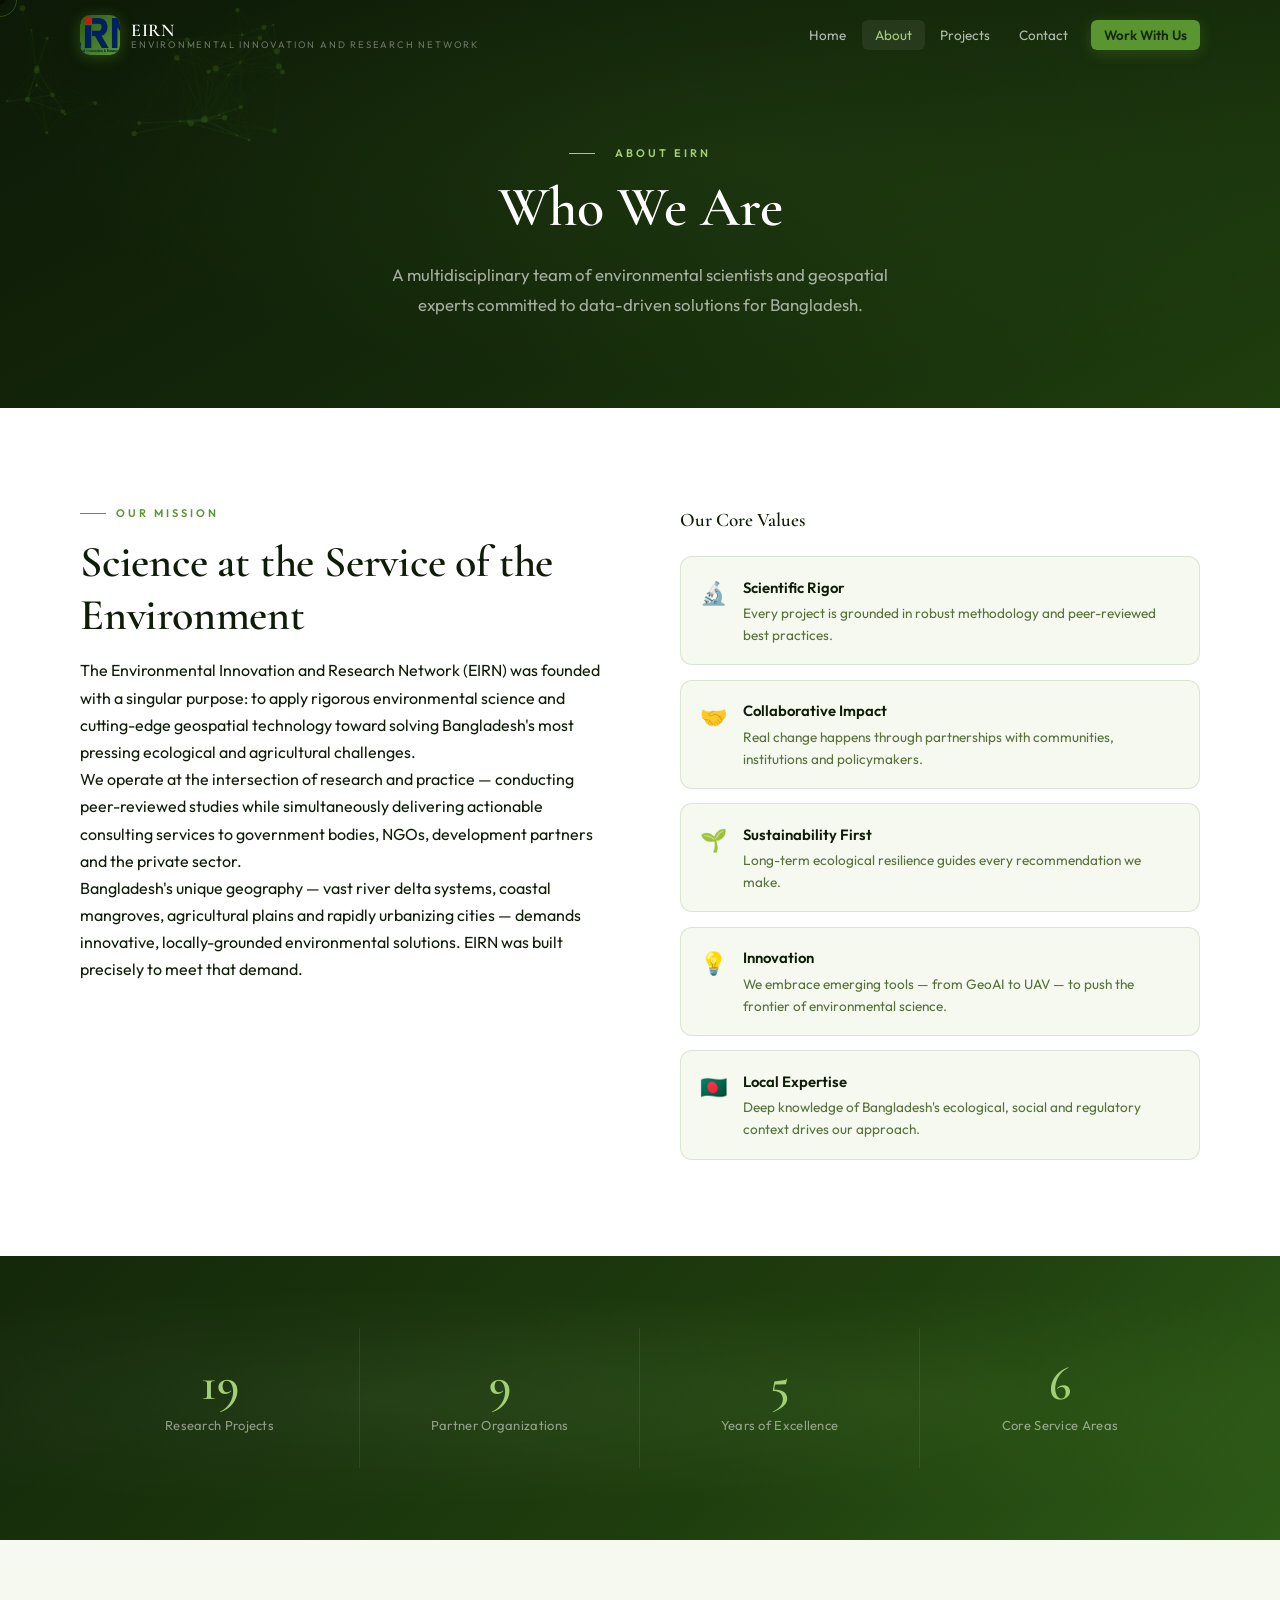
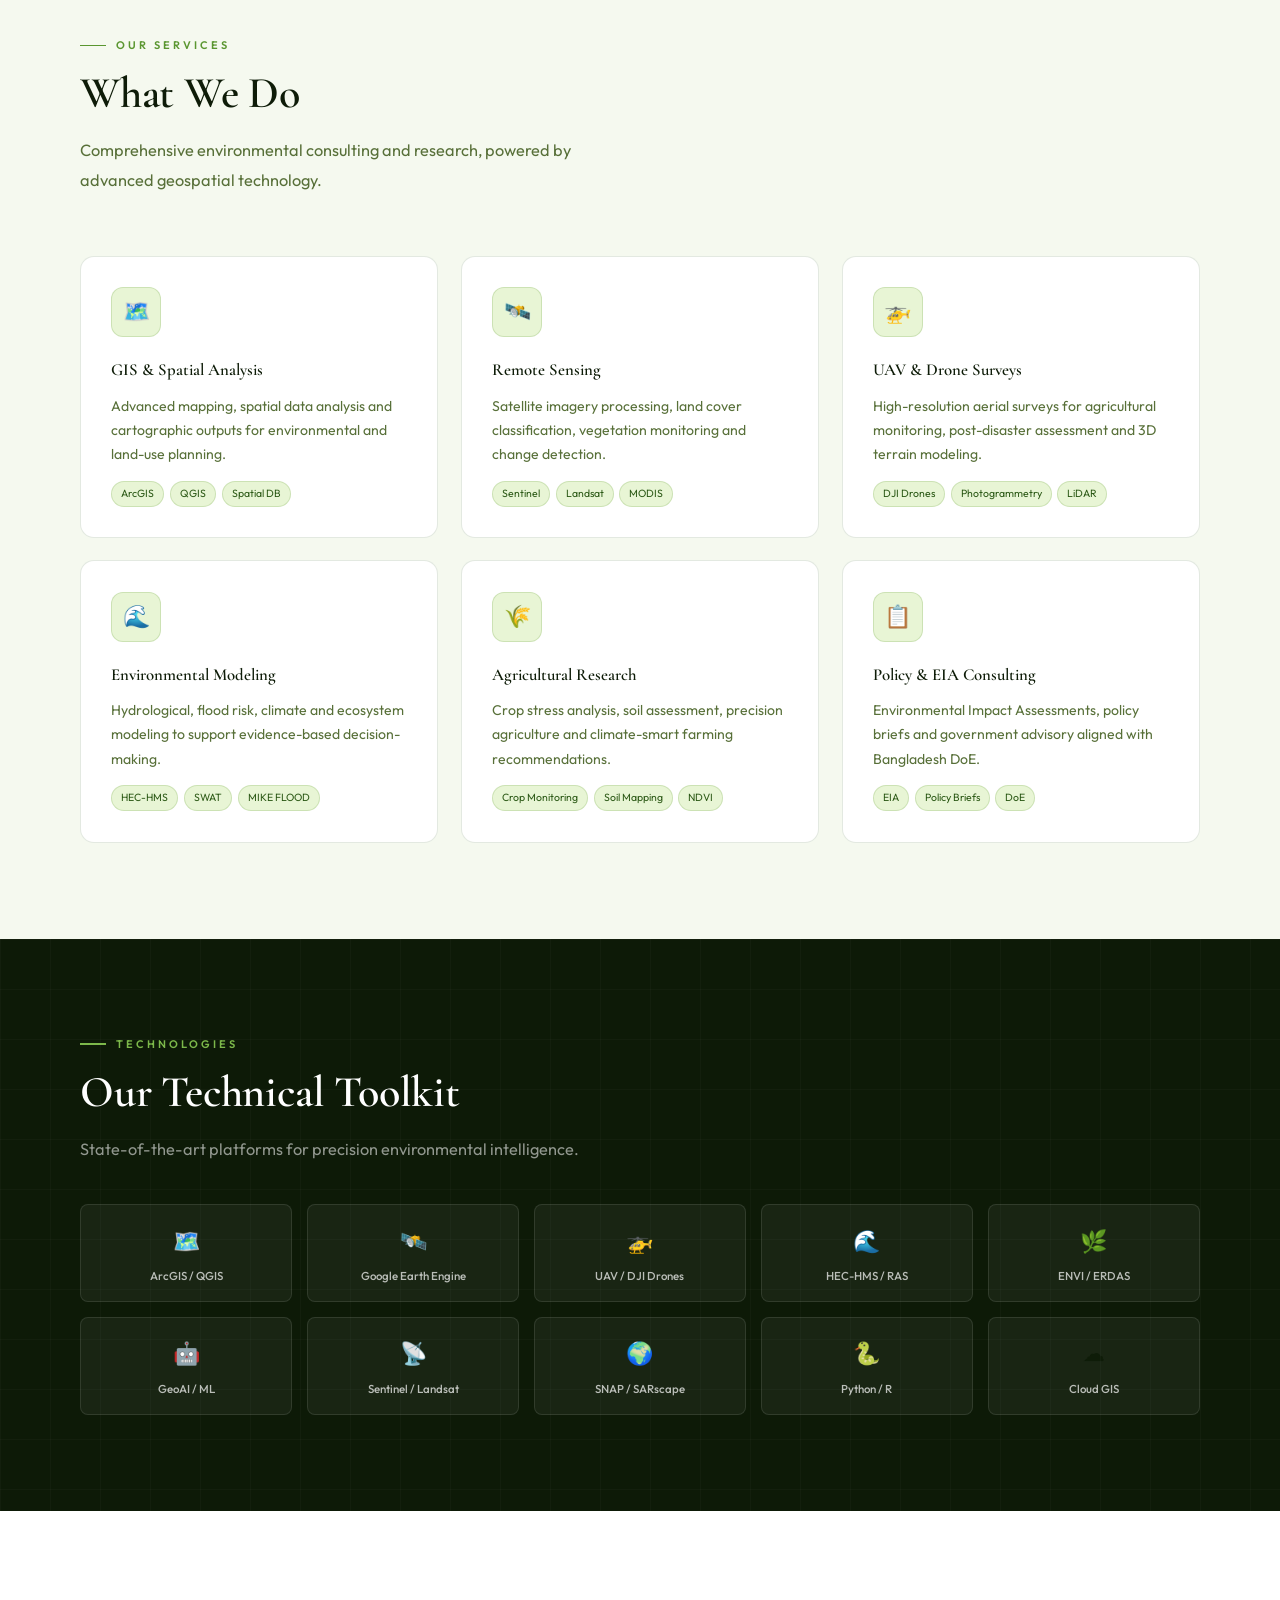
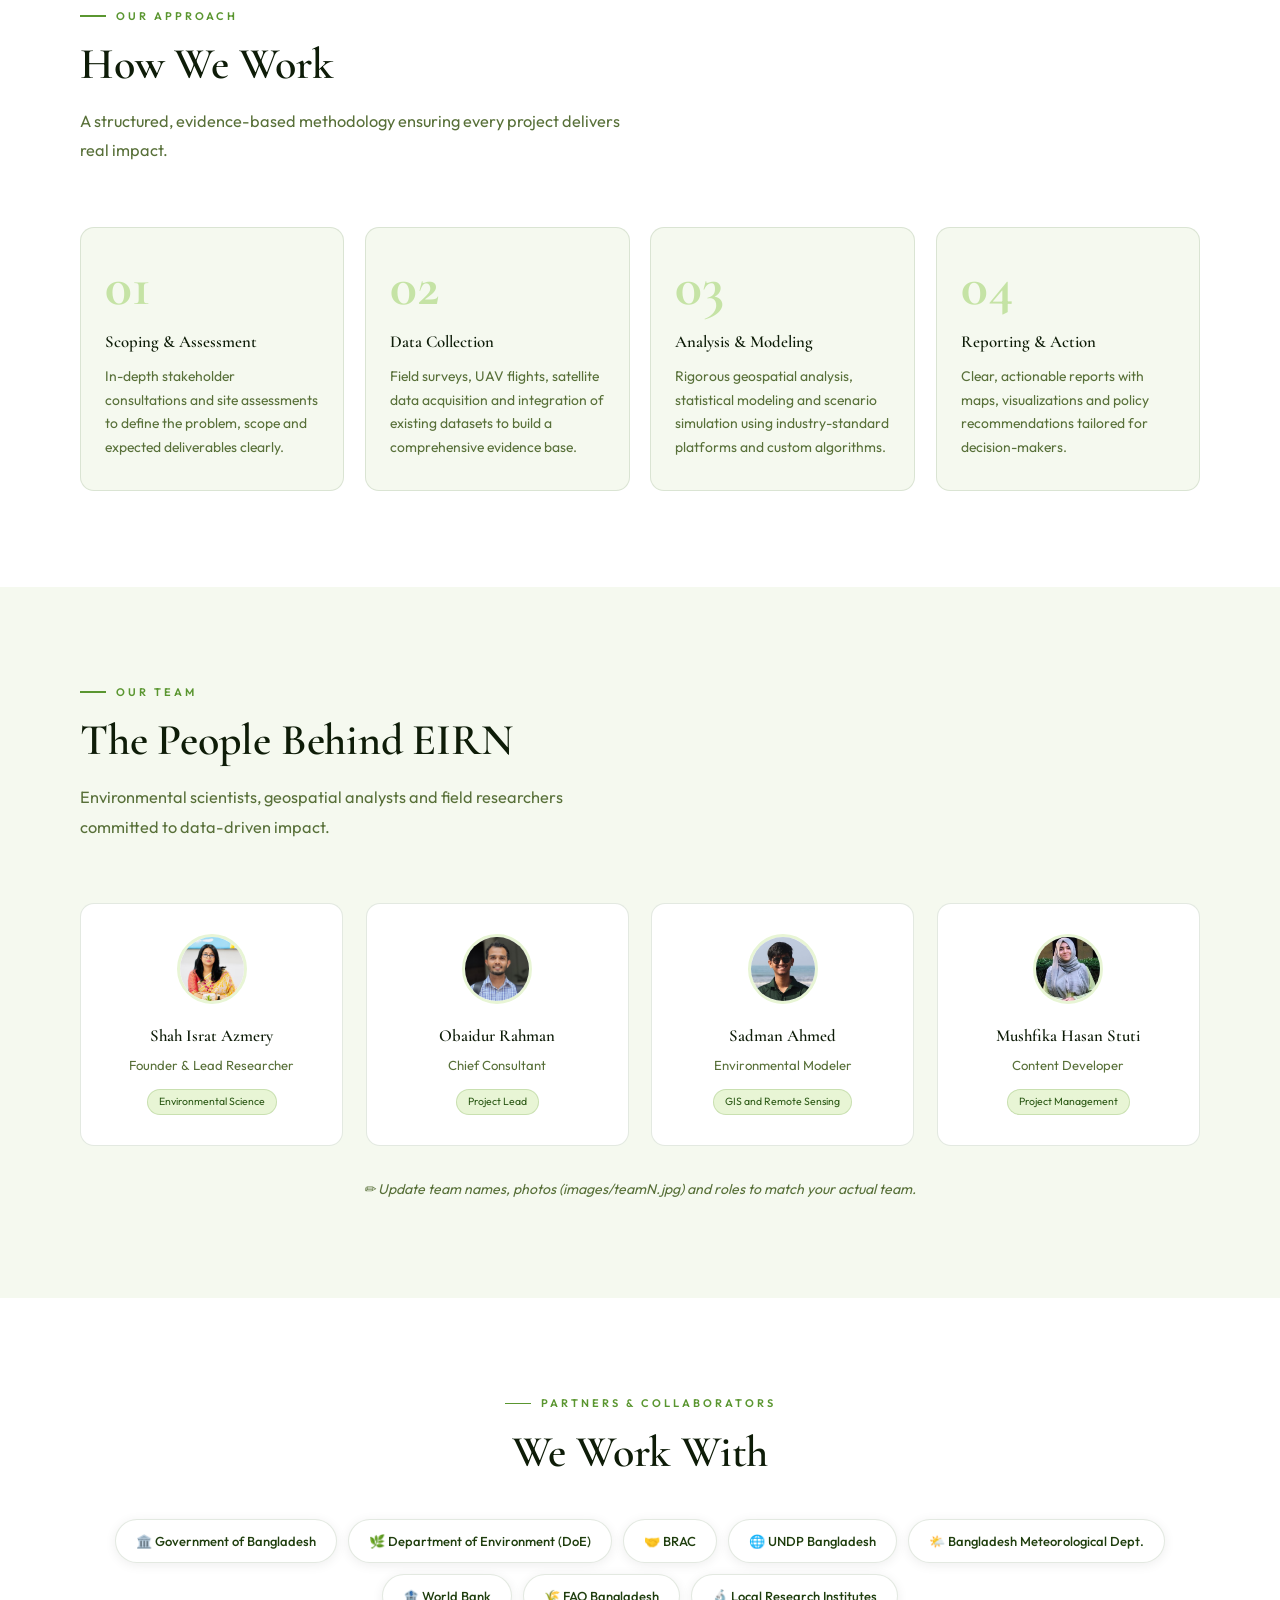
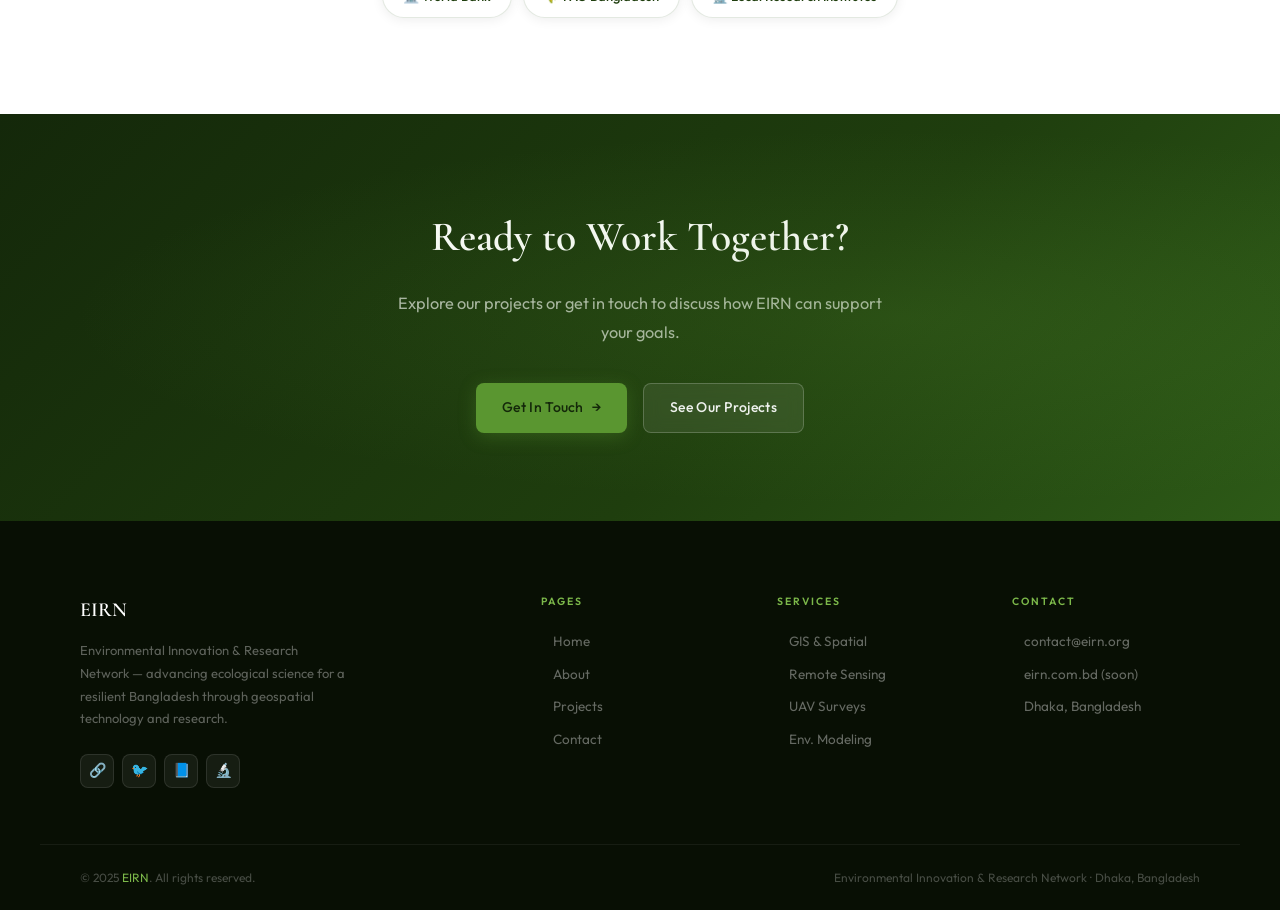
==== about.html @ 30e50c43 "Update about.html" ====
<!DOCTYPE html>
<html lang="en">
<head>
<meta charset="UTF-8"/><meta name="viewport" content="width=device-width,initial-scale=1"/>
<title>About | EIRN — Environmental Innovation & Research Network</title>
<meta name="description" content="Learn about EIRN's mission, team, values and approach to environmental research and consulting in Bangladesh."/>
<link rel="stylesheet" href="style.css"/>
<style>
/* MISSION */
#mission{background:var(--white)}
.ms-grid{display:grid;grid-template-columns:1fr 1fr;gap:5rem;align-items:start}
.ms-text p{color:var(--mid);font-size:.98rem;line-height:1.85;margin-bottom:1.1rem}
.val-list{display:flex;flex-direction:column;gap:.9rem;margin-top:.5rem}
.val-item{display:flex;gap:1rem;align-items:flex-start;background:var(--off);border:1px solid var(--border);border-radius:12px;padding:1.1rem 1.2rem;transition:border-color .25s,transform .25s}
.val-item:hover{border-color:var(--g300);transform:translateX(5px)}
.val-ico{font-size:22px;flex-shrink:0}
.val-t{font-weight:600;font-size:.93rem;color:var(--dark);margin-bottom:.2rem}
.val-d{font-size:.85rem;color:var(--muted);line-height:1.6}

/* STATS */
.stats-band{background:linear-gradient(135deg,var(--g800),var(--g700) 60%,var(--g600));padding:4.5rem 0;position:relative;overflow:hidden}
.stats-band::before{content:'';position:absolute;inset:0;background:radial-gradient(ellipse at 30% 50%,rgba(255,255,255,.04) 0%,transparent 55%),radial-gradient(ellipse at 70% 50%,rgba(90,150,48,.12) 0%,transparent 55%);pointer-events:none}
.stats-inner{display:grid;grid-template-columns:repeat(4,1fr);position:relative;z-index:1}
.sb-item{text-align:center;padding:2rem 1.5rem;border-right:1px solid rgba(255,255,255,.08);transition:background .25s}
.sb-item:hover{background:rgba(255,255,255,.04)}
.sb-item:last-child{border:none}
.sb-n{font-family:var(--ff-d);font-size:3rem;font-weight:600;color:var(--g200);line-height:1;display:block;margin-bottom:.4rem}
.sb-l{font-size:13px;color:rgba(255,255,255,.5);letter-spacing:.3px}

/* SERVICES */
#services{background:var(--off)}
.sv-grid{display:grid;grid-template-columns:repeat(3,1fr);gap:1.4rem}

/* TOOLS */
#tools{background:var(--g850);position:relative;overflow:hidden}
#tools::before{content:'';position:absolute;inset:0;background-image:linear-gradient(rgba(255,255,255,.025) 1px,transparent 1px),linear-gradient(90deg,rgba(255,255,255,.025) 1px,transparent 1px);background-size:50px 50px;pointer-events:none}
#tools .s-title{color:#fff}
#tools .label{color:var(--g300)}
#tools .label::before{background:var(--g300)}
#tools .s-sub{color:rgba(255,255,255,.55)}
.tools-grid{display:grid;grid-template-columns:repeat(5,1fr);gap:.9rem;margin-top:2.5rem}

/* APPROACH */
#approach{background:var(--white)}
.ap-grid{display:grid;grid-template-columns:repeat(4,1fr);gap:1.3rem}
.ap-card{background:var(--off);border:1px solid var(--border);border-radius:var(--r);padding:1.9rem 1.5rem;position:relative;overflow:hidden;transition:transform .3s,box-shadow .3s,border-color .3s}
.ap-card:hover{transform:translateY(-5px);box-shadow:var(--sh-lg);border-color:var(--border2)}
.ap-n{font-family:var(--ff-d);font-size:3.5rem;font-weight:700;color:var(--g100);line-height:1;margin-bottom:.9rem;user-select:none}
.ap-t{font-family:var(--ff-d);font-size:1.05rem;font-weight:600;color:var(--dark);margin-bottom:.5rem}
.ap-d{font-size:.87rem;color:var(--muted);line-height:1.7}
.ap-line{position:absolute;bottom:0;left:0;right:0;height:3px;background:linear-gradient(90deg,var(--g500),var(--g300));transform:scaleX(0);transform-origin:left;transition:transform .4s var(--ease)}
.ap-card:hover .ap-line{transform:scaleX(1)}

/* TEAM */
#team{background:var(--off)}
.team-grid{display:grid;grid-template-columns:repeat(4,1fr);gap:1.4rem}
.tm-card{background:var(--white);border:1px solid var(--border);border-radius:var(--r);padding:1.9rem 1.5rem;text-align:center;transition:transform .3s,box-shadow .3s}
.tm-card:hover{transform:translateY(-5px);box-shadow:var(--sh-lg)}
.tm-av{width:70px;height:70px;border-radius:50%;background:var(--g700);margin:0 auto 1.1rem;display:flex;align-items:center;justify-content:center;font-family:var(--ff-d);font-size:24px;font-weight:700;color:var(--g100);overflow:hidden;transition:transform .3s;border:3px solid var(--g50)}
.tm-card:hover .tm-av{transform:scale(1.06) rotate(-3deg)}
.tm-av img{width:100%;height:100%;object-fit:cover}
.tm-n{font-family:var(--ff-d);font-size:1.05rem;font-weight:600;color:var(--dark);margin-bottom:.25rem}
.tm-r{font-size:.82rem;color:var(--muted);margin-bottom:.6rem}
.tm-tag{display:inline-block;font-size:10.5px;background:var(--g50);color:var(--g600);padding:3px 11px;border-radius:100px;border:1px solid rgba(90,150,48,.22)}

/* PARTNERS */
#partners{background:var(--white);text-align:center}
.pills-row{display:flex;flex-wrap:wrap;gap:.7rem;justify-content:center;margin-top:2.5rem}

@media(max-width:960px){
  .ms-grid{grid-template-columns:1fr;gap:2.5rem}
  .sv-grid{grid-template-columns:1fr 1fr}
  .tools-grid{grid-template-columns:repeat(3,1fr)}
  .ap-grid{grid-template-columns:1fr 1fr}
  .team-grid{grid-template-columns:repeat(2,1fr)}
  .stats-inner{grid-template-columns:repeat(2,1fr)}
}
@media(max-width:600px){
  .sv-grid{grid-template-columns:1fr}
  .tools-grid{grid-template-columns:repeat(2,1fr)}
  .ap-grid{grid-template-columns:1fr}
  .team-grid{grid-template-columns:1fr 1fr}
}
</style>
</head>
<body>
<div id="cur"></div><div id="cur-r"></div>

<nav>
  <div class="nav-in">
    <a class="nav-brand" href="index.html">
      <div class="nav-logo"><img src="images/logo.png" alt="EIRN" onerror="this.style.display='none';this.parentElement.innerHTML='<span class=nav-logo-fb>EI</span>'"/></div>
      <div class="nav-nm"><span class="nav-nm-m">EIRN</span><span class="nav-nm-s">Environmental Innovation and Research Network</span></div>
    </a>
    <button class="nav-tog" aria-label="Menu" aria-expanded="false"><span></span><span></span><span></span></button>
    <ul class="nav-links">
      <li><a href="index.html">Home</a></li>
      <li><a href="about.html">About</a></li>
      <li><a href="projects.html">Projects</a></li>
      <li><a href="contact.html">Contact</a></li>
      <li><a href="contact.html" class="ncta">Work With Us</a></li>
    </ul>
  </div>
</nav>

<!-- PAGE HERO -->
<div class="ph">
  <canvas class="ph-canvas" id="ph-canvas"></canvas>
  <div class="ph-ov"></div>
  <div class="container ph-in">
    <div class="label" style="justify-content:center;color:var(--g200)"><span></span>About EIRN</div>
    <h1 style="animation:fadeHero .7s ease both .2s;opacity:0">Who We Are</h1>
    <p style="animation:fadeHero .7s ease both .38s;opacity:0">A multidisciplinary team of environmental scientists and geospatial experts committed to data-driven solutions for Bangladesh.</p>
  </div>
</div>
<style>@keyframes fadeHero{from{opacity:0;transform:translateY(14px)}to{opacity:1;transform:none}}</style>

<!-- MISSION -->
<section id="mission">
  <div class="container">
    <div class="ms-grid">
      <div class="rv-l">
        <div class="label">Our Mission</div>
        <h2 class="s-title">Science at the Service of the Environment</h2>
        <p>The Environmental Innovation and Research Network (EIRN) was founded with a singular purpose: to apply rigorous environmental science and cutting-edge geospatial technology toward solving Bangladesh's most pressing ecological and agricultural challenges.</p>
        <p>We operate at the intersection of research and practice — conducting peer-reviewed studies while simultaneously delivering actionable consulting services to government bodies, NGOs, development partners and the private sector.</p>
        <p>Bangladesh's unique geography — vast river delta systems, coastal mangroves, agricultural plains and rapidly urbanizing cities — demands innovative, locally-grounded environmental solutions. EIRN was built precisely to meet that demand.</p>
      </div>
      <div class="rv-r">
        <h3 style="font-family:var(--ff-d);font-size:1.2rem;color:var(--dark);margin-bottom:1.2rem;font-weight:600">Our Core Values</h3>
        <div class="val-list">
          <div class="val-item"><div class="val-ico">🔬</div><div><div class="val-t">Scientific Rigor</div><div class="val-d">Every project is grounded in robust methodology and peer-reviewed best practices.</div></div></div>
          <div class="val-item"><div class="val-ico">🤝</div><div><div class="val-t">Collaborative Impact</div><div class="val-d">Real change happens through partnerships with communities, institutions and policymakers.</div></div></div>
          <div class="val-item"><div class="val-ico">🌱</div><div><div class="val-t">Sustainability First</div><div class="val-d">Long-term ecological resilience guides every recommendation we make.</div></div></div>
          <div class="val-item"><div class="val-ico">💡</div><div><div class="val-t">Innovation</div><div class="val-d">We embrace emerging tools — from GeoAI to UAV — to push the frontier of environmental science.</div></div></div>
          <div class="val-item"><div class="val-ico">🇧🇩</div><div><div class="val-t">Local Expertise</div><div class="val-d">Deep knowledge of Bangladesh's ecological, social and regulatory context drives our approach.</div></div></div>
        </div>
      </div>
    </div>
  </div>
</section>

<!-- STATS BAND -->
<div class="stats-band">
  <div class="container stats-inner stag">
    <div class="sb-item"><span class="sb-n"><span class="counter" data-target="20" data-suffix="+">20+</span></span><div class="sb-l">Research Projects</div></div>
    <div class="sb-item"><span class="sb-n"><span class="counter" data-target="10" data-suffix="+">10+</span></span><div class="sb-l">Partner Organizations</div></div>
    <div class="sb-item"><span class="sb-n"><span class="counter" data-target="5" data-suffix="+">5+</span></span><div class="sb-l">Years of Excellence</div></div>
    <div class="sb-item"><span class="sb-n"><span class="counter" data-target="6">6</span></span><div class="sb-l">Core Service Areas</div></div>
  </div>
</div>

<!-- SERVICES -->
<section id="services">
  <div class="container">
    <div class="s-head rv"><div class="label">Our Services</div><h2 class="s-title">What We Do</h2><p class="s-sub">Comprehensive environmental consulting and research, powered by advanced geospatial technology.</p></div>
    <div class="sv-grid stag">
      <div class="sv-card tilt"><div class="sv-ico">🗺️</div><div class="sv-title">GIS & Spatial Analysis</div><p class="sv-desc">Advanced mapping, spatial data analysis and cartographic outputs for environmental and land-use planning.</p><div class="sv-tags"><span class="sv-tag">ArcGIS</span><span class="sv-tag">QGIS</span><span class="sv-tag">Spatial DB</span></div></div>
      <div class="sv-card tilt"><div class="sv-ico">🛰️</div><div class="sv-title">Remote Sensing</div><p class="sv-desc">Satellite imagery processing, land cover classification, vegetation monitoring and change detection.</p><div class="sv-tags"><span class="sv-tag">Sentinel</span><span class="sv-tag">Landsat</span><span class="sv-tag">MODIS</span></div></div>
      <div class="sv-card tilt"><div class="sv-ico">🚁</div><div class="sv-title">UAV & Drone Surveys</div><p class="sv-desc">High-resolution aerial surveys for agricultural monitoring, post-disaster assessment and 3D terrain modeling.</p><div class="sv-tags"><span class="sv-tag">DJI Drones</span><span class="sv-tag">Photogrammetry</span><span class="sv-tag">LiDAR</span></div></div>
      <div class="sv-card tilt"><div class="sv-ico">🌊</div><div class="sv-title">Environmental Modeling</div><p class="sv-desc">Hydrological, flood risk, climate and ecosystem modeling to support evidence-based decision-making.</p><div class="sv-tags"><span class="sv-tag">HEC-HMS</span><span class="sv-tag">SWAT</span><span class="sv-tag">MIKE FLOOD</span></div></div>
      <div class="sv-card tilt"><div class="sv-ico">🌾</div><div class="sv-title">Agricultural Research</div><p class="sv-desc">Crop stress analysis, soil assessment, precision agriculture and climate-smart farming recommendations.</p><div class="sv-tags"><span class="sv-tag">Crop Monitoring</span><span class="sv-tag">Soil Mapping</span><span class="sv-tag">NDVI</span></div></div>
      <div class="sv-card tilt"><div class="sv-ico">📋</div><div class="sv-title">Policy & EIA Consulting</div><p class="sv-desc">Environmental Impact Assessments, policy briefs and government advisory aligned with Bangladesh DoE.</p><div class="sv-tags"><span class="sv-tag">EIA</span><span class="sv-tag">Policy Briefs</span><span class="sv-tag">DoE</span></div></div>
    </div>
  </div>
</section>

<!-- TOOLS -->
<section id="tools">
  <div class="container">
    <div class="rv"><div class="label">Technologies</div><h2 class="s-title">Our Technical Toolkit</h2><p class="s-sub">State-of-the-art platforms for precision environmental intelligence.</p></div>
    <div class="tools-grid stag">
      <div class="tc"><div class="tc-ico">🗺️</div><div class="tc-n">ArcGIS / QGIS</div></div>
      <div class="tc"><div class="tc-ico">🛰️</div><div class="tc-n">Google Earth Engine</div></div>
      <div class="tc"><div class="tc-ico">🚁</div><div class="tc-n">UAV / DJI Drones</div></div>
      <div class="tc"><div class="tc-ico">🌊</div><div class="tc-n">HEC-HMS / RAS</div></div>
      <div class="tc"><div class="tc-ico">🌿</div><div class="tc-n">ENVI / ERDAS</div></div>
      <div class="tc"><div class="tc-ico">🤖</div><div class="tc-n">GeoAI / ML</div></div>
      <div class="tc"><div class="tc-ico">📡</div><div class="tc-n">Sentinel / Landsat</div></div>
      <div class="tc"><div class="tc-ico">🌍</div><div class="tc-n">SNAP / SARscape</div></div>
      <div class="tc"><div class="tc-ico">🐍</div><div class="tc-n">Python / R</div></div>
      <div class="tc"><div class="tc-ico">☁️</div><div class="tc-n">Cloud GIS</div></div>
    </div>
  </div>
</section>

<!-- APPROACH -->
<section id="approach">
  <div class="container">
    <div class="s-head rv"><div class="label">Our Approach</div><h2 class="s-title">How We Work</h2><p class="s-sub">A structured, evidence-based methodology ensuring every project delivers real impact.</p></div>
    <div class="ap-grid stag">
      <div class="ap-card"><div class="ap-n">01</div><div class="ap-t">Scoping & Assessment</div><p class="ap-d">In-depth stakeholder consultations and site assessments to define the problem, scope and expected deliverables clearly.</p><div class="ap-line"></div></div>
      <div class="ap-card"><div class="ap-n">02</div><div class="ap-t">Data Collection</div><p class="ap-d">Field surveys, UAV flights, satellite data acquisition and integration of existing datasets to build a comprehensive evidence base.</p><div class="ap-line"></div></div>
      <div class="ap-card"><div class="ap-n">03</div><div class="ap-t">Analysis & Modeling</div><p class="ap-d">Rigorous geospatial analysis, statistical modeling and scenario simulation using industry-standard platforms and custom algorithms.</p><div class="ap-line"></div></div>
      <div class="ap-card"><div class="ap-n">04</div><div class="ap-t">Reporting & Action</div><p class="ap-d">Clear, actionable reports with maps, visualizations and policy recommendations tailored for decision-makers.</p><div class="ap-line"></div></div>
    </div>
  </div>
</section>

<!-- TEAM -->
<section id="team">
  <div class="container">
    <div class="s-head rv"><div class="label">Our Team</div><h2 class="s-title">The People Behind EIRN</h2><p class="s-sub">Environmental scientists, geospatial analysts and field researchers committed to data-driven impact.</p></div>
    <div class="team-grid stag">
      <div class="tm-card"><div class="tm-av"><img src="images/team1.jpg" alt="" onerror="this.parentElement.textContent='OI'"/></div><div class="tm-n">Shah Israt Azmery</div><div class="tm-r">Founder & Lead Researcher</div><div class="tm-tag">Environmental Science</div></div>
      <div class="tm-card"><div class="tm-av" style="background:var(--g600)"><img src="images/team2.jpg" alt="" onerror="this.parentElement.textContent='SR'"/></div><div class="tm-n">Obaidur Rahman</div><div class="tm-r">Chief Consultant</div><div class="tm-tag">Project Lead</div></div>
      <div class="tm-card"><div class="tm-av" style="background:var(--g500)"><img src="images/team3.jpg" alt="" onerror="this.parentElement.textContent='TH'"/></div><div class="tm-n">Sadman Ahmed</div><div class="tm-r">Environmental Modeler</div><div class="tm-tag">GIS and Remote Sensing</div></div>
      <div class="tm-card"><div class="tm-av" style="background:var(--g700)"><img src="images/team4.jpg" alt="" onerror="this.parentElement.textContent='NK'"/></div><div class="tm-n">Mushfika Hasan Stuti</div><div class="tm-r">Content Developer</div><div class="tm-tag">Project Management</div></div>
    </div>
    <p style="text-align:center;margin-top:2rem;font-size:.88rem;color:var(--muted);font-style:italic">✏️ Update team names, photos (images/teamN.jpg) and roles to match your actual team.</p>
  </div>
</section>

<!-- PARTNERS -->
<section id="partners">
  <div class="container">
    <div class="rv"><div class="label" style="justify-content:center">Partners & Collaborators</div><h2 class="s-title" style="text-align:center">We Work With</h2></div>
    <div class="pills-row rv">
      <div class="pill">🏛️ Government of Bangladesh</div>
      <div class="pill">🌿 Department of Environment (DoE)</div>
      <div class="pill">🤝 BRAC</div>
      <div class="pill">🌐 UNDP Bangladesh</div>
      <div class="pill">🌤️ Bangladesh Meteorological Dept.</div>
      <div class="pill">🏦 World Bank</div>
      <div class="pill">🌾 FAO Bangladesh</div>
      <div class="pill">🔬 Local Research Institutes</div>
    </div>
  </div>
</section>

<div class="cta-band"><div class="container rv"><h2>Ready to Work Together?</h2><p>Explore our projects or get in touch to discuss how EIRN can support your goals.</p><div class="cta-acts"><a href="contact.html" class="btn btn-p">Get In Touch <span class="arr">→</span></a><a href="projects.html" class="btn btn-gh">See Our Projects</a></div></div></div>

<footer>
  <div class="ft-grid">
    <div><div class="ft-nm">EIRN</div><p class="ft-desc">Environmental Innovation & Research Network — advancing ecological science for a resilient Bangladesh through geospatial technology and research.</p><div class="ft-soc"><a href="#" title="LinkedIn">🔗</a><a href="#" title="Twitter">🐦</a><a href="#" title="Facebook">📘</a><a href="#" title="ResearchGate">🔬</a></div></div>
    <div class="ft-col"><h4>Pages</h4><ul><li><a href="index.html">Home</a></li><li><a href="about.html">About</a></li><li><a href="projects.html">Projects</a></li><li><a href="contact.html">Contact</a></li></ul></div>
    <div class="ft-col"><h4>Services</h4><ul><li><a href="#services">GIS & Spatial</a></li><li><a href="#services">Remote Sensing</a></li><li><a href="#services">UAV Surveys</a></li><li><a href="#services">Env. Modeling</a></li></ul></div>
    <div class="ft-col"><h4>Contact</h4><ul><li><a href="mailto:contact@eirn.org">contact@eirn.org</a></li><li><a href="#">eirn.com.bd (soon)</a></li><li><a href="#">Dhaka, Bangladesh</a></li></ul></div>
  </div>
  <div class="ft-bot"><span>© 2025 <em>EIRN</em>. All rights reserved.</span><span>Environmental Innovation & Research Network · Dhaka, Bangladesh</span></div>
</footer>

<script src="script.js"></script>
<script>initParticles(document.getElementById('ph-canvas'),{count:45,speed:.3,color:'rgba(100,170,55,.5)',lineColor:'rgba(90,150,48,.15)',maxDist:120});</script>
</body>
</html>
---- style.css ----
/* ============================================================
   EIRN v2.0 — Global Stylesheet
   ============================================================ */
@import url('https://fonts.googleapis.com/css2?family=Cormorant+Garamond:ital,wght@0,500;0,600;0,700;1,500;1,600&family=Outfit:wght@300;400;500;600&display=swap');

*,*::before,*::after{box-sizing:border-box;margin:0;padding:0}

:root{
  --g900:#080f04; --g850:#0d1a07; --g800:#14280a;
  --g700:#1f3e0e; --g600:#2d5a17; --g500:#3d7020;
  --g400:#5a9630; --g300:#7cb84a; --g200:#a3cf76;
  --g100:#c5e3a5; --g50:#e8f5d5; --g20:#f4faea;
  --gold:#c4a035; --gold-l:#dfc26a;
  --white:#fff; --off:#f5f9ef;
  --dark:#0e1c08; --mid:#2a4414; --muted:#587039;
  --border:rgba(45,90,23,.13); --border2:rgba(45,90,23,.26);
  --sh-sm:0 2px 12px rgba(8,20,3,.07);
  --sh-md:0 8px 30px rgba(8,20,3,.12);
  --sh-lg:0 20px 60px rgba(8,20,3,.18);
  --ff-d:'Cormorant Garamond',Georgia,serif;
  --ff-b:'Outfit',system-ui,sans-serif;
  --nav-h:70px; --max:1200px;
  --r:14px; --rs:8px;
  --ease:cubic-bezier(.4,0,.2,1);
}

html{scroll-behavior:smooth}
body{font-family:var(--ff-b);color:var(--dark);background:var(--off);line-height:1.7;overflow-x:hidden}
img{max-width:100%;display:block}
a{color:inherit}

/* CURSOR */
#cur,#cur-r{position:fixed;pointer-events:none;z-index:9999;border-radius:50%;transform:translate(-50%,-50%);transition:transform .08s,width .2s,height .2s}
#cur{width:10px;height:10px;background:var(--g400);mix-blend-mode:multiply}
#cur-r{width:34px;height:34px;border:1.5px solid rgba(90,150,48,.4);transition:transform .15s,width .2s,height .2s}
@media(hover:none){#cur,#cur-r{display:none}}

/* LAYOUT */
.container{max-width:var(--max);margin:0 auto;padding:0 2.5rem}
section{padding:6rem 0}

/* TYPOGRAPHY */
.label{font-size:11px;font-weight:600;letter-spacing:3px;text-transform:uppercase;color:var(--g400);margin-bottom:.8rem;display:flex;align-items:center;gap:10px}
.label::before{content:'';width:26px;height:1.5px;background:var(--g400);flex-shrink:0}
.s-title{font-family:var(--ff-d);font-size:clamp(1.9rem,3.6vw,2.75rem);font-weight:600;color:var(--dark);line-height:1.2;margin-bottom:1rem;letter-spacing:-.2px}
.s-sub{font-size:1.02rem;color:var(--muted);max-width:540px;line-height:1.8}
.s-head{margin-bottom:3.8rem}

/* BUTTONS */
.btn{display:inline-flex;align-items:center;gap:8px;font-family:var(--ff-b);font-size:14px;font-weight:500;text-decoration:none;border:none;cursor:pointer;padding:12px 26px;border-radius:var(--rs);transition:all .28s var(--ease);letter-spacing:.3px;position:relative;overflow:hidden}
.btn::after{content:'';position:absolute;inset:0;background:rgba(255,255,255,.1);transform:scaleX(0);transform-origin:left;transition:transform .3s var(--ease)}
.btn:hover::after{transform:scaleX(1)}
.btn-p{background:var(--g400);color:var(--g800);box-shadow:0 4px 18px rgba(90,150,48,.32)}
.btn-p:hover{background:var(--g300);transform:translateY(-2px);box-shadow:0 8px 28px rgba(90,150,48,.42)}
.btn-gh{background:rgba(255,255,255,.08);color:rgba(255,255,255,.92);border:1px solid rgba(255,255,255,.2);backdrop-filter:blur(8px)}
.btn-gh:hover{background:rgba(255,255,255,.14);border-color:rgba(255,255,255,.38);transform:translateY(-2px)}
.btn-og{background:transparent;color:var(--g600);border:1.5px solid var(--g400)}
.btn-og:hover{background:var(--g600);color:var(--white);transform:translateY(-2px)}
.arr{transition:transform .2s}
.btn:hover .arr{transform:translateX(4px)}

/* NAV */
nav{position:fixed;top:0;left:0;right:0;z-index:1000;height:var(--nav-h);transition:background .4s,box-shadow .4s,backdrop-filter .4s}
nav.scrolled{background:rgba(10,20,5,.88);backdrop-filter:blur(22px) saturate(1.5);-webkit-backdrop-filter:blur(22px) saturate(1.5);box-shadow:0 1px 0 rgba(255,255,255,.05),var(--sh-sm)}
.nav-in{max-width:var(--max);margin:0 auto;padding:0 2.5rem;height:100%;display:flex;align-items:center;justify-content:space-between}
.nav-brand{display:flex;align-items:center;gap:11px;text-decoration:none;flex-shrink:0}
.nav-logo{width:40px;height:40px;border-radius:10px;background:linear-gradient(135deg,var(--g600),var(--g400));display:flex;align-items:center;justify-content:center;overflow:hidden;box-shadow:0 2px 14px rgba(90,150,48,.38);transition:transform .3s}
.nav-logo:hover{transform:rotate(-5deg) scale(1.06)}
.nav-logo img{width:100%;height:100%;object-fit:cover;border-radius:10px}
.nav-logo-fb{font-family:var(--ff-d);font-size:17px;font-weight:700;color:#fff}
.nav-nm{display:flex;flex-direction:column;gap:1px}
.nav-nm-m{font-family:var(--ff-d);font-size:18px;font-weight:600;color:#fff;letter-spacing:.5px;line-height:1}
.nav-nm-s{font-size:9.5px;font-weight:400;letter-spacing:1.8px;color:rgba(255,255,255,.38);text-transform:uppercase;line-height:1}
.nav-links{display:flex;gap:.15rem;list-style:none;align-items:center}
.nav-links a{color:rgba(255,255,255,.68);text-decoration:none;font-size:13.5px;font-weight:400;padding:6px 13px;border-radius:6px;transition:color .2s,background .2s}
.nav-links a:hover,.nav-links a.active{color:#fff;background:rgba(255,255,255,.07)}
.nav-links a.active{color:var(--g200)}
.nav-links .ncta{background:var(--g400)!important;color:var(--g800)!important;font-weight:600!important;margin-left:.5rem;box-shadow:0 3px 14px rgba(90,150,48,.3)}
.nav-links .ncta:hover{background:var(--g300)!important;transform:translateY(-1px)}
.nav-tog{display:none;flex-direction:column;gap:5px;cursor:pointer;background:none;border:none;padding:6px}
.nav-tog span{display:block;width:22px;height:1.5px;background:rgba(255,255,255,.85);border-radius:2px;transition:.3s}
.nav-tog.open span:nth-child(1){transform:translateY(6.5px) rotate(45deg)}
.nav-tog.open span:nth-child(2){opacity:0;transform:scaleX(0)}
.nav-tog.open span:nth-child(3){transform:translateY(-6.5px) rotate(-45deg)}

/* PAGE HERO */
.ph{background:linear-gradient(150deg,var(--g850) 0%,var(--g800) 55%,var(--g700) 100%);padding:9rem 0 5.5rem;text-align:center;position:relative;overflow:hidden}
.ph canvas{position:absolute;inset:0;opacity:.35}
.ph-ov{position:absolute;inset:0;pointer-events:none;background:radial-gradient(ellipse at 60% 40%,rgba(90,150,48,.12) 0%,transparent 65%)}
.ph-in{position:relative;z-index:2}
.ph .label{justify-content:center;color:var(--g200)}
.ph .label::before{background:var(--g200)}
.ph h1{font-family:var(--ff-d);font-size:clamp(2.2rem,5vw,3.5rem);font-weight:600;color:#fff;line-height:1.15;margin-bottom:1.25rem}
.ph p{font-size:1.05rem;color:rgba(255,255,255,.62);max-width:540px;margin:0 auto;line-height:1.8}

/* SCROLL REVEAL */
.rv{opacity:0;transform:translateY(26px);transition:opacity .65s var(--ease),transform .65s var(--ease)}
.rv.on{opacity:1;transform:none}
.rv-l{opacity:0;transform:translateX(-26px);transition:opacity .65s var(--ease),transform .65s var(--ease)}
.rv-l.on{opacity:1;transform:none}
.rv-r{opacity:0;transform:translateX(26px);transition:opacity .65s var(--ease),transform .65s var(--ease)}
.rv-r.on{opacity:1;transform:none}
.rv-sc{opacity:0;transform:scale(.93);transition:opacity .6s var(--ease),transform .6s var(--ease)}
.rv-sc.on{opacity:1;transform:none}
.stag>*{opacity:0;transform:translateY(18px);transition:opacity .5s var(--ease),transform .5s var(--ease)}
.stag.on>*:nth-child(1){opacity:1;transform:none;transition-delay:.04s}
.stag.on>*:nth-child(2){opacity:1;transform:none;transition-delay:.11s}
.stag.on>*:nth-child(3){opacity:1;transform:none;transition-delay:.18s}
.stag.on>*:nth-child(4){opacity:1;transform:none;transition-delay:.25s}
.stag.on>*:nth-child(5){opacity:1;transform:none;transition-delay:.32s}
.stag.on>*:nth-child(6){opacity:1;transform:none;transition-delay:.39s}
.stag.on>*:nth-child(7){opacity:1;transform:none;transition-delay:.46s}
.stag.on>*:nth-child(8){opacity:1;transform:none;transition-delay:.53s}
.stag.on>*:nth-child(9){opacity:1;transform:none;transition-delay:.60s}
.stag.on>*:nth-child(10){opacity:1;transform:none;transition-delay:.67s}

/* CARD */
.card{background:var(--white);border-radius:var(--r);border:1px solid var(--border);transition:transform .3s var(--ease),box-shadow .3s var(--ease),border-color .3s}
.card:hover{transform:translateY(-5px);box-shadow:var(--sh-lg);border-color:var(--border2)}

/* TOOLS */
.tc{background:rgba(255,255,255,.05);border:1px solid rgba(255,255,255,.1);border-radius:var(--rs);padding:1.1rem .85rem;text-align:center;cursor:default;transition:background .25s,border-color .25s,transform .25s}
.tc:hover{background:rgba(90,150,48,.14);border-color:rgba(90,150,48,.4);transform:translateY(-3px)}
.tc-ico{font-size:22px;margin-bottom:.5rem}
.tc-n{font-size:11.5px;font-weight:500;color:rgba(255,255,255,.7);line-height:1.35}

/* PARTNER PILL */
.pill{display:inline-flex;align-items:center;background:var(--white);border:1px solid var(--border);border-radius:100px;padding:10px 20px;font-size:13px;font-weight:500;color:var(--g700);box-shadow:var(--sh-sm);transition:transform .2s,box-shadow .2s,border-color .2s}
.pill:hover{transform:translateY(-2px);box-shadow:var(--sh-md);border-color:var(--g200)}

/* CHECK */
.chk{display:flex;align-items:flex-start;gap:12px;font-size:.95rem;color:var(--mid)}
.chk-dot{width:22px;height:22px;background:var(--g400);border-radius:50%;display:flex;align-items:center;justify-content:center;flex-shrink:0;margin-top:2px}
.chk-dot::after{content:'✓';color:#fff;font-size:12px;font-weight:600}

/* PROJECT CARD */
.pj-card{border-radius:var(--r);overflow:hidden;border:1px solid var(--border);background:var(--white);transition:transform .3s var(--ease),box-shadow .3s var(--ease)}
.pj-card:hover{transform:translateY(-5px);box-shadow:var(--sh-lg)}
.pj-card[data-hide="1"]{display:none}
.pj-img{height:155px;display:flex;align-items:center;justify-content:center;font-size:3rem;position:relative;overflow:hidden}
.pj-img::after{content:'';position:absolute;inset:0;background:linear-gradient(to bottom,transparent 40%,rgba(0,0,0,.3));pointer-events:none}
.pj-body{padding:1.4rem}
.pj-tag{display:inline-block;font-size:10.5px;font-weight:600;letter-spacing:.5px;text-transform:uppercase;color:var(--g600);background:var(--g50);border:1px solid rgba(90,150,48,.22);padding:3px 11px;border-radius:100px;margin-bottom:.65rem}
.pj-title{font-family:var(--ff-d);font-size:1.05rem;font-weight:600;color:var(--dark);margin-bottom:.45rem;line-height:1.35}
.pj-desc{font-size:.875rem;color:var(--muted);line-height:1.65;margin-bottom:1rem}
.pj-meta{display:flex;gap:.75rem;flex-wrap:wrap;font-size:11.5px;color:var(--muted);padding-top:.9rem;border-top:1px solid var(--border)}
.pj-meta span{display:flex;align-items:center;gap:4px}

/* SERVICE CARD */
.sv-card{padding:1.9rem;background:var(--white);border-radius:var(--r);border:1px solid var(--border);transition:transform .3s var(--ease),box-shadow .3s var(--ease),border-color .3s;position:relative;overflow:hidden}
.sv-card::before{content:'';position:absolute;bottom:0;left:0;right:0;height:3px;background:linear-gradient(90deg,var(--g500),var(--g300));transform:scaleX(0);transform-origin:left;transition:transform .35s var(--ease)}
.sv-card:hover{transform:translateY(-5px);box-shadow:var(--sh-lg);border-color:var(--border2)}
.sv-card:hover::before{transform:scaleX(1)}
.sv-ico{width:50px;height:50px;border-radius:12px;background:var(--g50);border:1px solid rgba(90,150,48,.2);display:flex;align-items:center;justify-content:center;font-size:22px;margin-bottom:1.2rem;transition:transform .3s}
.sv-card:hover .sv-ico{transform:scale(1.08) rotate(-5deg)}
.sv-title{font-family:var(--ff-d);font-size:1.05rem;font-weight:600;color:var(--dark);margin-bottom:.55rem}
.sv-desc{font-size:.88rem;color:var(--muted);line-height:1.72}
.sv-tags{display:flex;flex-wrap:wrap;gap:.35rem;margin-top:.9rem}
.sv-tag{font-size:10.5px;background:var(--g50);color:var(--g600);padding:3px 9px;border-radius:100px;border:1px solid rgba(90,150,48,.2)}

/* CTA BAND */
.cta-band{padding:5.5rem 0;text-align:center;background:linear-gradient(135deg,var(--g800),var(--g700) 60%,var(--g600));position:relative;overflow:hidden}
.cta-band::before{content:'';position:absolute;inset:0;background:radial-gradient(ellipse at 70% 50%,rgba(90,150,48,.18) 0%,transparent 65%);pointer-events:none}
.cta-band h2{font-family:var(--ff-d);font-size:clamp(1.9rem,3.5vw,2.6rem);font-weight:600;color:#fff;margin-bottom:1rem}
.cta-band p{color:rgba(255,255,255,.65);font-size:1.02rem;max-width:500px;margin:0 auto 2.25rem;line-height:1.8}
.cta-acts{display:flex;gap:1rem;justify-content:center;flex-wrap:wrap;position:relative;z-index:1}

/* FOOTER */
footer{background:var(--g900);padding:4.5rem 0 0}
.ft-grid{max-width:var(--max);margin:0 auto;padding:0 2.5rem 3.5rem;display:grid;grid-template-columns:2.2fr 1fr 1fr 1fr;gap:3rem}
.ft-nm{font-family:var(--ff-d);font-size:1.25rem;font-weight:600;color:#fff;margin-bottom:.75rem}
.ft-desc{font-size:13px;color:rgba(255,255,255,.35);line-height:1.75;max-width:265px;margin-bottom:1.5rem}
.ft-soc{display:flex;gap:.5rem}
.ft-soc a{width:34px;height:34px;background:rgba(255,255,255,.06);border:1px solid rgba(255,255,255,.1);border-radius:8px;display:flex;align-items:center;justify-content:center;font-size:14px;text-decoration:none;transition:background .2s,border-color .2s}
.ft-soc a:hover{background:rgba(90,150,48,.2);border-color:rgba(90,150,48,.4)}
.ft-col h4{font-size:10.5px;font-weight:600;letter-spacing:2px;text-transform:uppercase;color:var(--g300);margin-bottom:1.2rem}
.ft-col ul{list-style:none;display:flex;flex-direction:column;gap:.6rem}
.ft-col a{color:rgba(255,255,255,.38);text-decoration:none;font-size:13.5px;transition:color .2s;display:flex;align-items:center;gap:5px}
.ft-col a::before{content:'→';font-size:10px;opacity:0;transition:opacity .2s,transform .2s;transform:translateX(-4px)}
.ft-col a:hover{color:var(--g200)}
.ft-col a:hover::before{opacity:1;transform:none}
.ft-bot{border-top:1px solid rgba(255,255,255,.06);padding:1.4rem 2.5rem;max-width:var(--max);margin:0 auto;display:flex;justify-content:space-between;align-items:center;font-size:12px;color:rgba(255,255,255,.26)}
.ft-bot em{color:var(--g300);font-style:normal}

/* RESPONSIVE */
@media(max-width:960px){
  .nav-links{display:none;flex-direction:column;gap:0;position:absolute;top:var(--nav-h);left:0;right:0;background:rgba(10,20,5,.97);backdrop-filter:blur(20px);padding:1rem 0 1.5rem;border-bottom:1px solid rgba(255,255,255,.06)}
  .nav-links.open{display:flex}
  .nav-links a{padding:13px 2.5rem;border-radius:0;display:block}
  .nav-links .ncta{margin:.75rem 2.5rem 0;display:block;text-align:center;border-radius:8px!important}
  .nav-tog{display:flex}
  nav{position:fixed}
  .ft-grid{grid-template-columns:1fr 1fr;gap:2rem}
  .ft-bot{flex-direction:column;gap:.5rem;text-align:center}
}
@media(max-width:600px){
  section{padding:4rem 0}
  .container{padding:0 1.25rem}
  .ft-grid{grid-template-columns:1fr}
  .ph{padding:8rem 0 4rem}
}
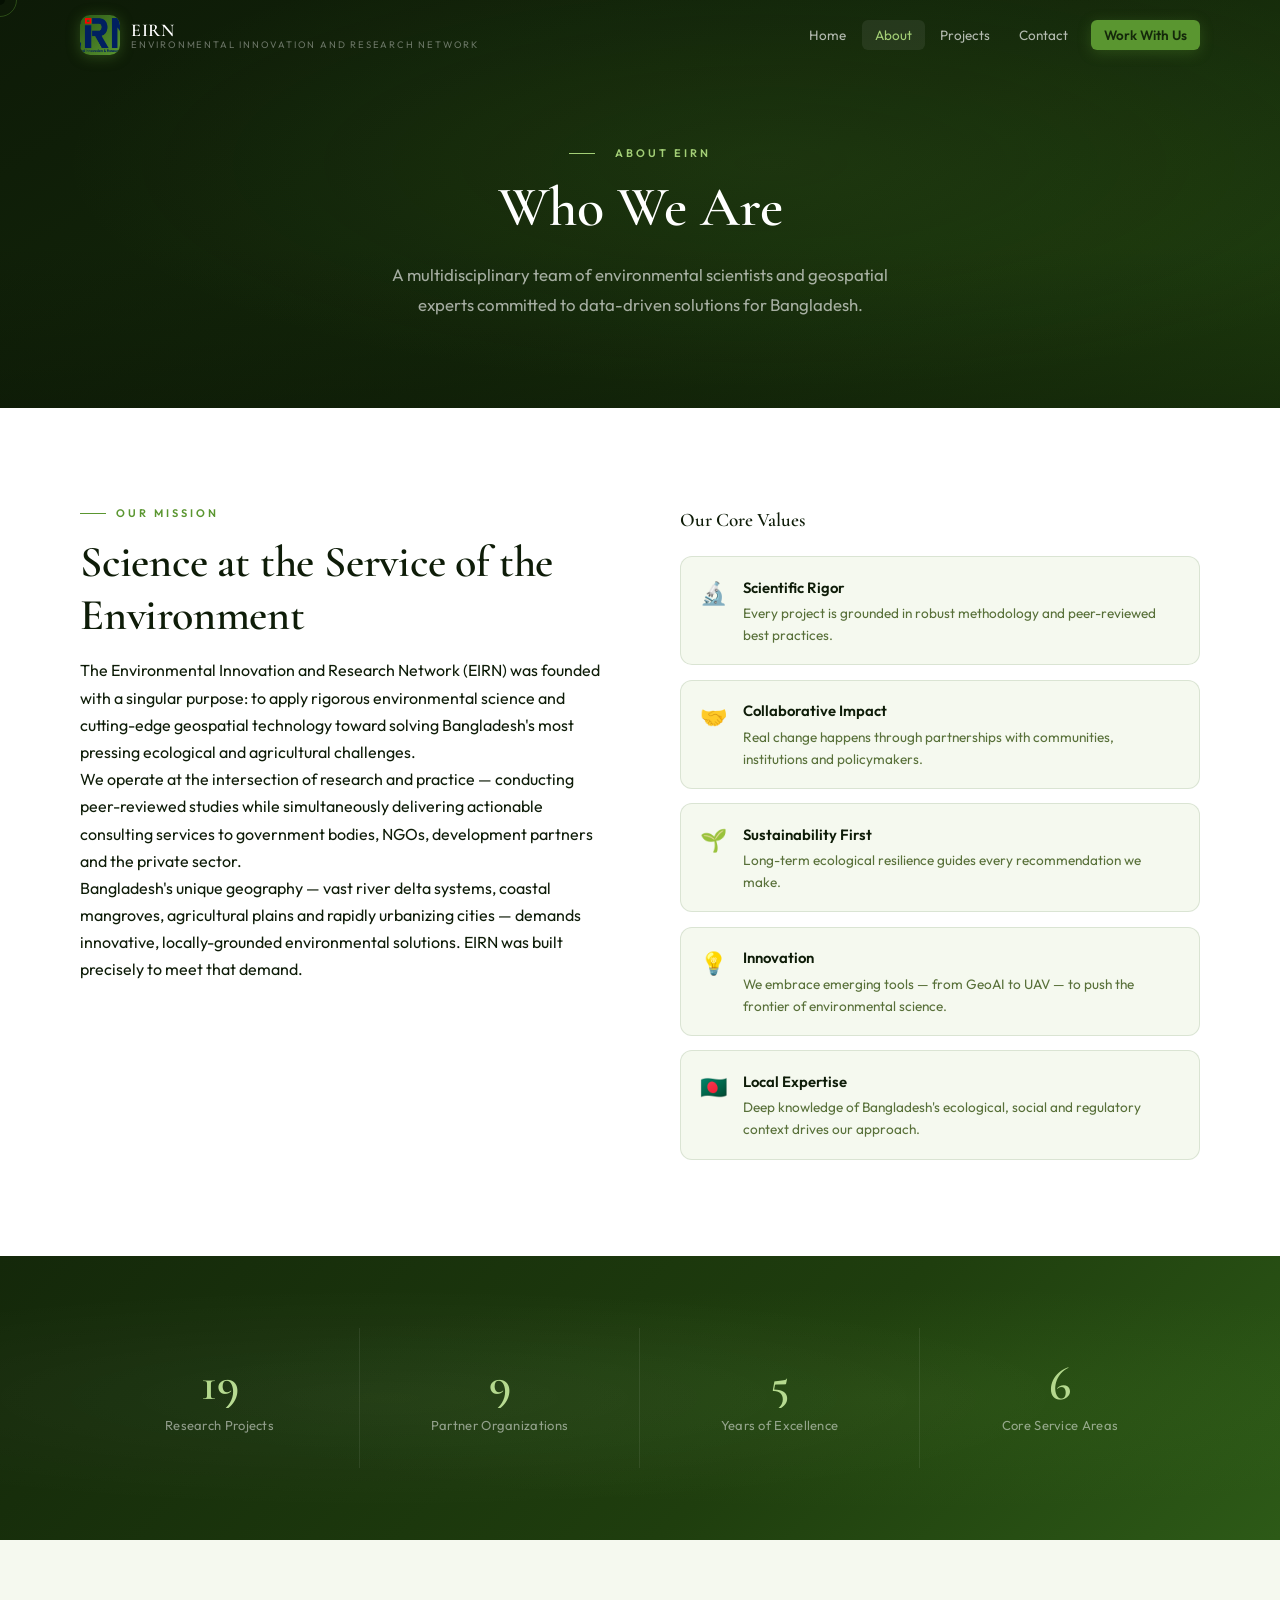
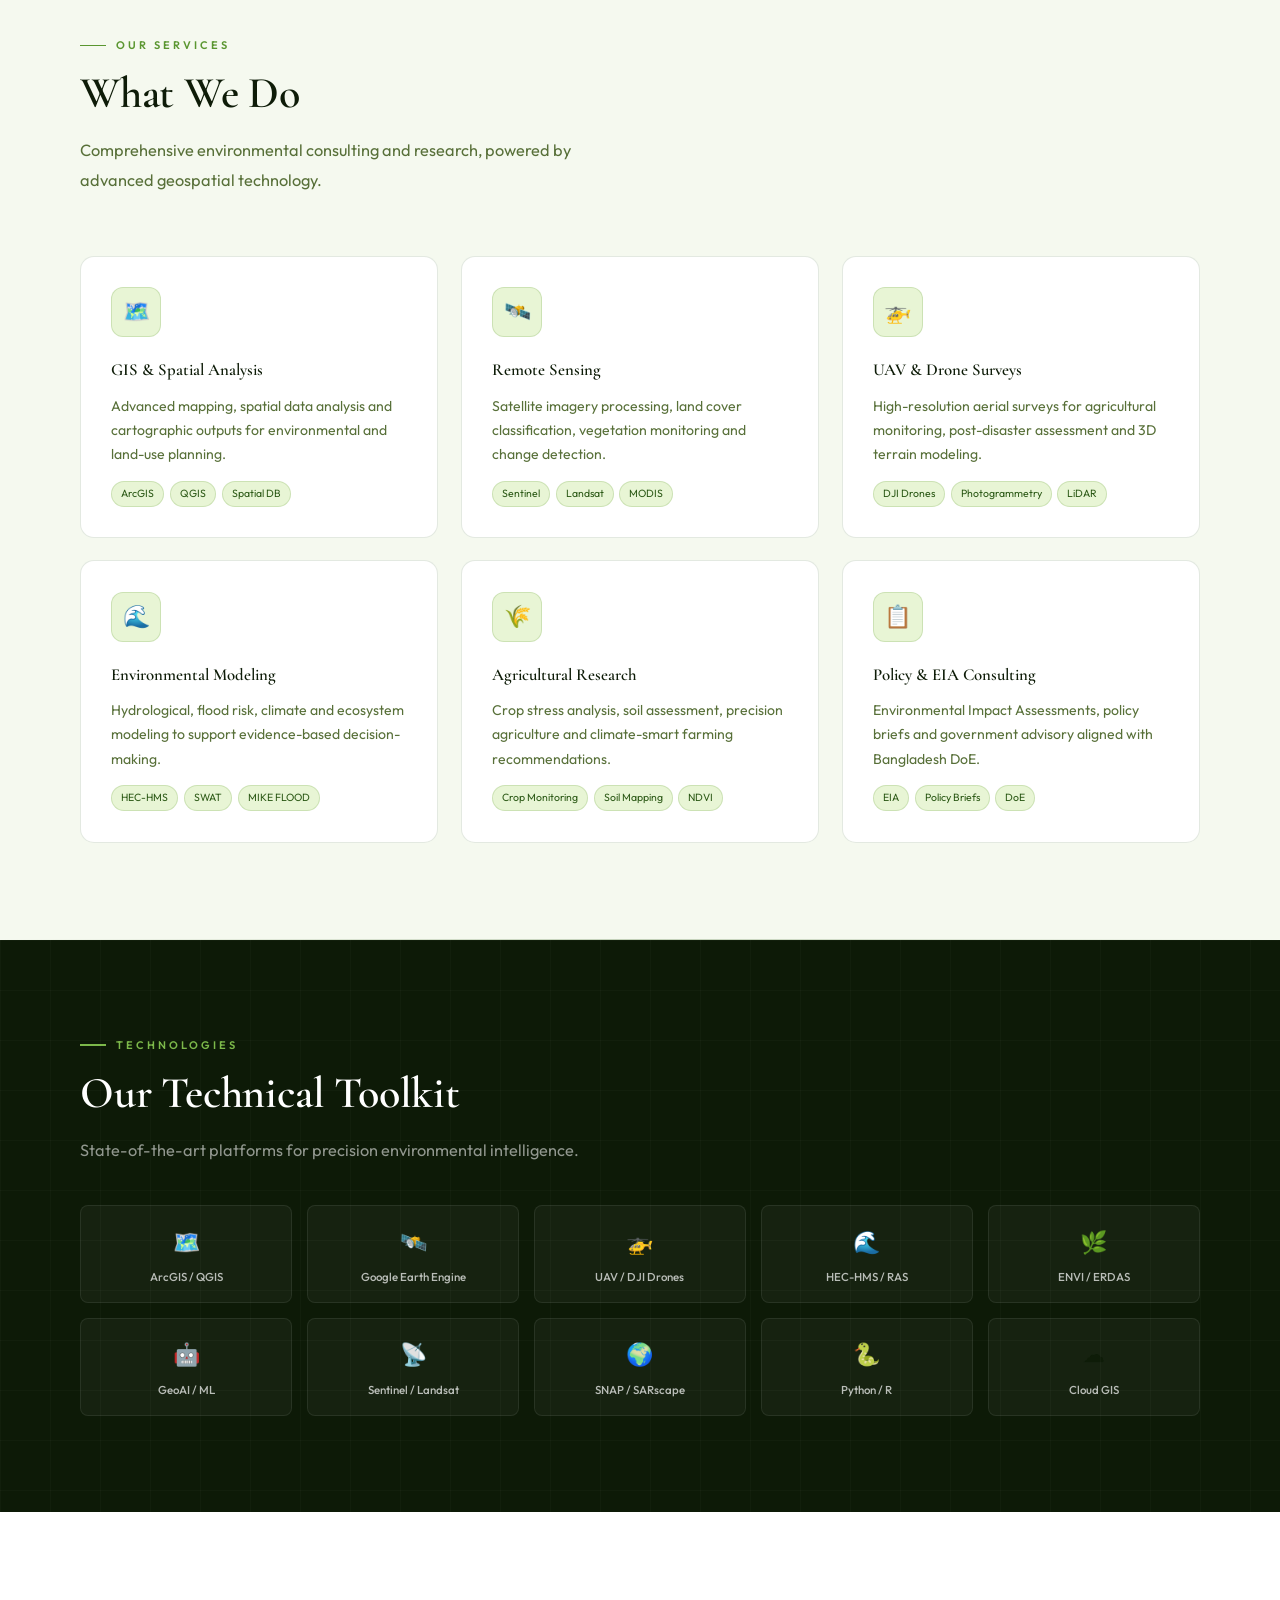
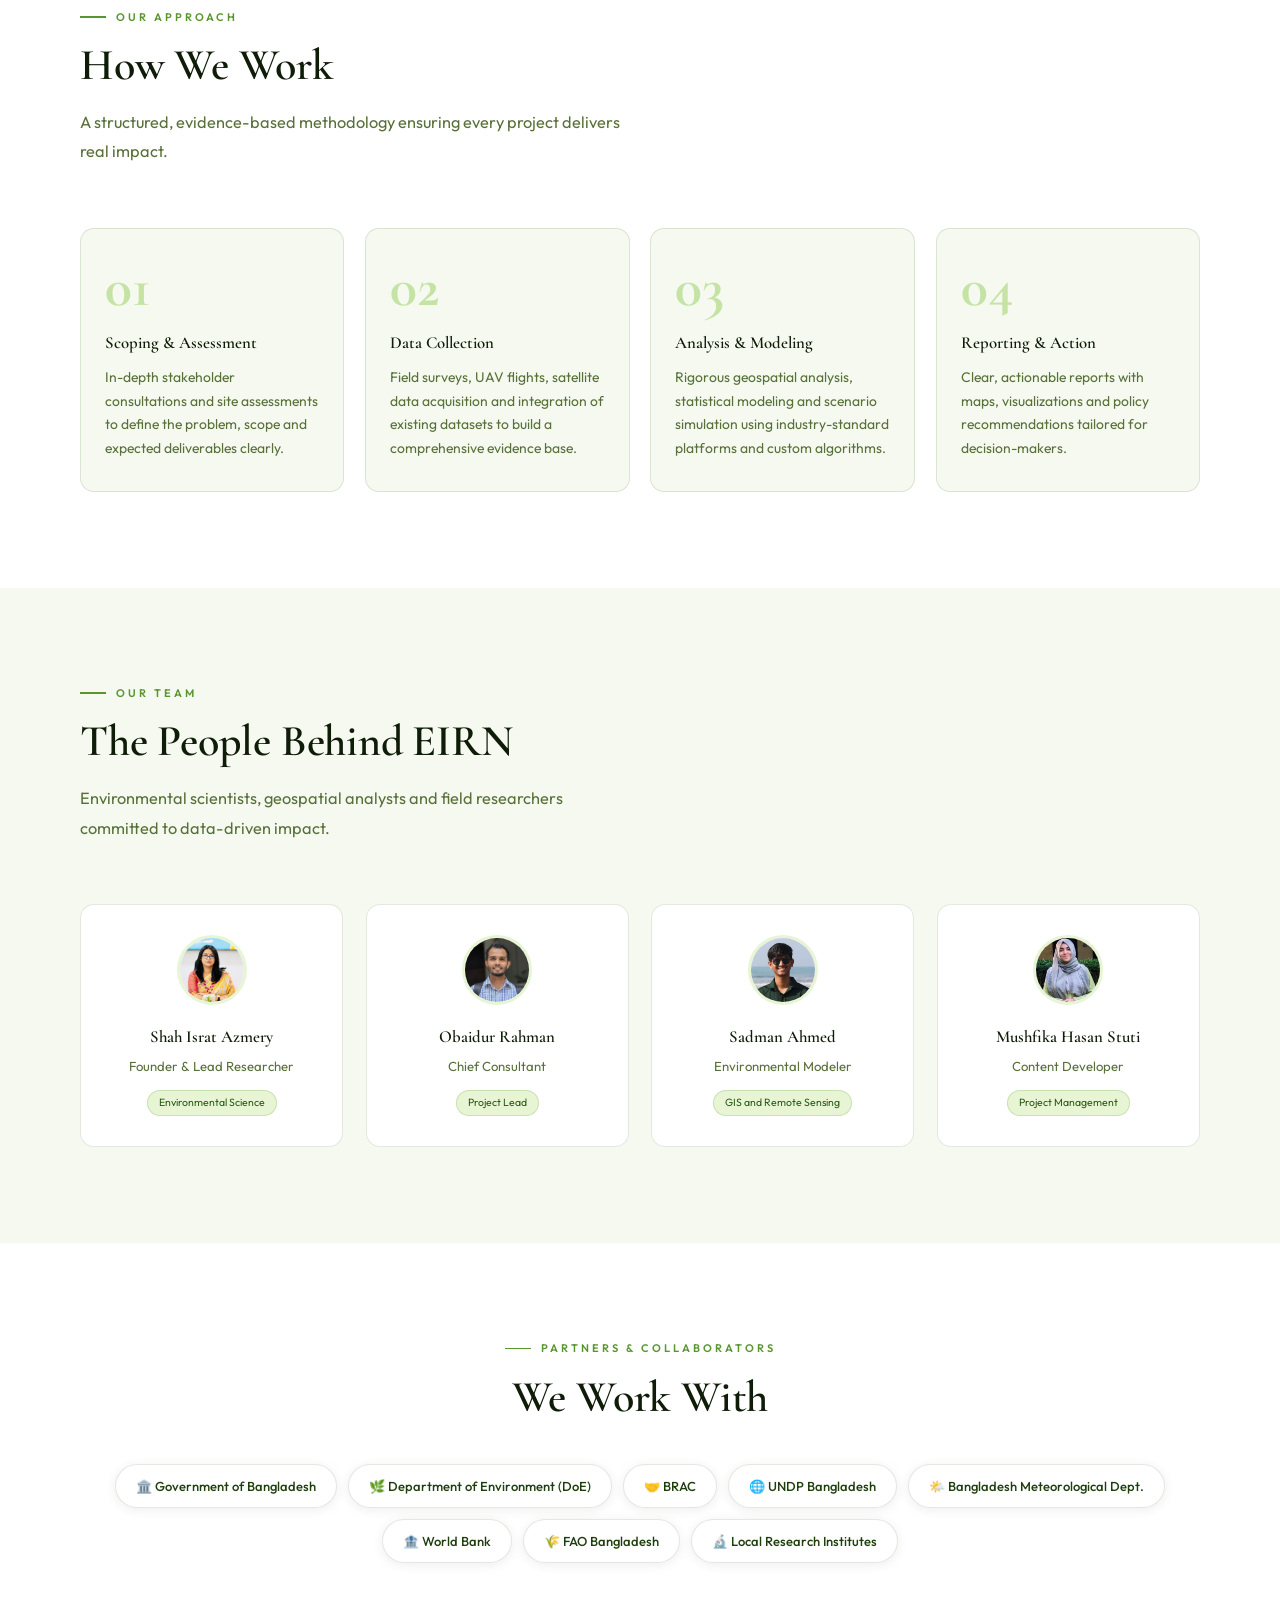
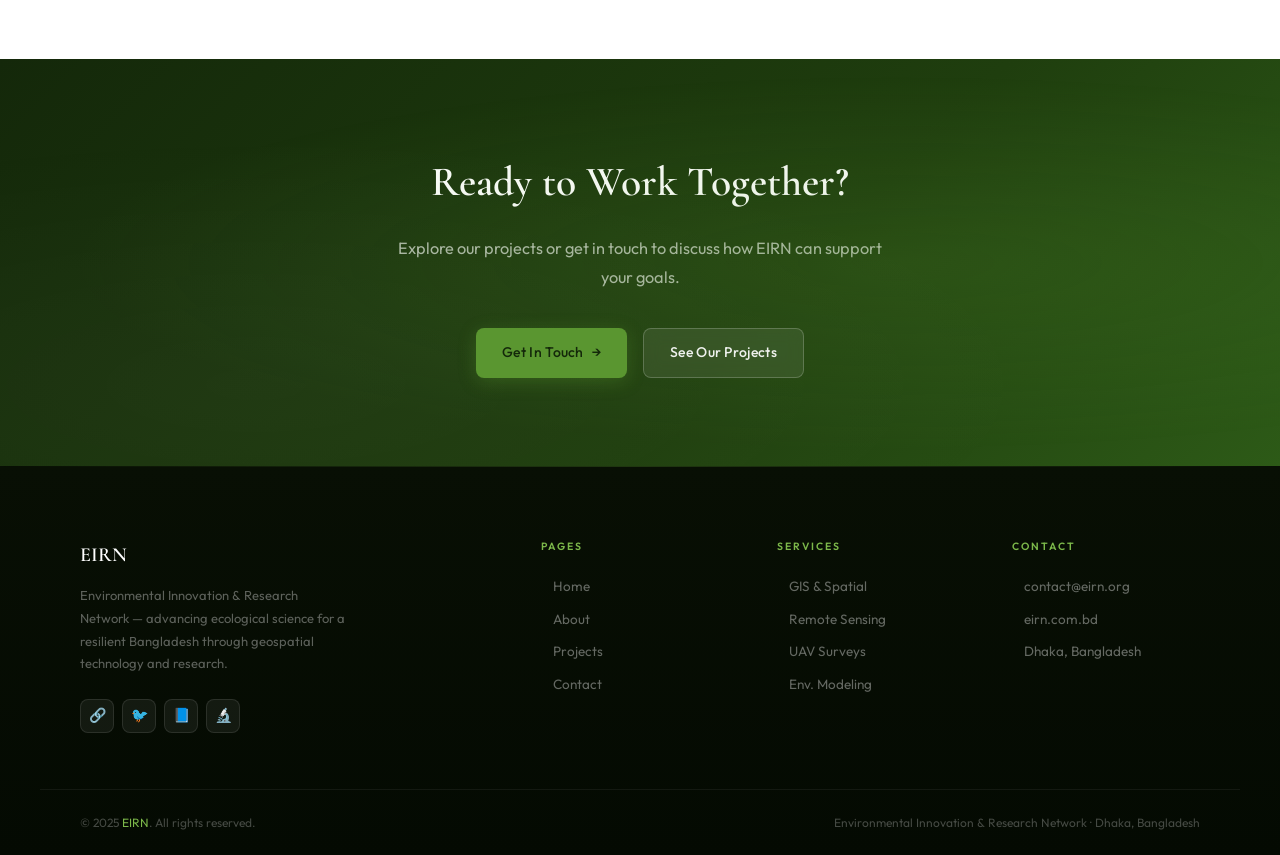
==== commit 571fa240: "Update about.html" ====
--- a/about.html
+++ b/about.html
@@ -4,6 +4,8 @@
 <meta charset="UTF-8"/><meta name="viewport" content="width=device-width,initial-scale=1"/>
 <title>About | EIRN — Environmental Innovation & Research Network</title>
 <meta name="description" content="Learn about EIRN's mission, team, values and approach to environmental research and consulting in Bangladesh."/>
+<link rel="preconnect" href="https://fonts.googleapis.com"/>
+<link rel="preconnect" href="https://fonts.gstatic.com" crossorigin/>
 <link rel="stylesheet" href="style.css"/>
 <style>
 /* MISSION */
@@ -11,20 +13,20 @@
 .ms-grid{display:grid;grid-template-columns:1fr 1fr;gap:5rem;align-items:start}
 .ms-text p{color:var(--mid);font-size:.98rem;line-height:1.85;margin-bottom:1.1rem}
 .val-list{display:flex;flex-direction:column;gap:.9rem;margin-top:.5rem}
-.val-item{display:flex;gap:1rem;align-items:flex-start;background:var(--off);border:1px solid var(--border);border-radius:12px;padding:1.1rem 1.2rem;transition:border-color .25s,transform .25s}
-.val-item:hover{border-color:var(--g300);transform:translateX(5px)}
+.val-item{display:flex;gap:1rem;align-items:flex-start;background:var(--off);border:1px solid var(--border);border-radius:12px;padding:1.1rem 1.2rem;transition:border-color .25s,transform .25s,box-shadow .25s}
+.val-item:hover{border-color:var(--g300);transform:translateX(5px);box-shadow:var(--sh-sm)}
 .val-ico{font-size:22px;flex-shrink:0}
 .val-t{font-weight:600;font-size:.93rem;color:var(--dark);margin-bottom:.2rem}
 .val-d{font-size:.85rem;color:var(--muted);line-height:1.6}
 
 /* STATS */
-.stats-band{background:linear-gradient(135deg,var(--g800),var(--g700) 60%,var(--g600));padding:4.5rem 0;position:relative;overflow:hidden}
+.stats-band{background:linear-gradient(135deg,var(--g800),var(--g700) 60%,var(--g600));padding:4.5rem 0;position:relative;z-index:1;overflow:hidden}
 .stats-band::before{content:'';position:absolute;inset:0;background:radial-gradient(ellipse at 30% 50%,rgba(255,255,255,.04) 0%,transparent 55%),radial-gradient(ellipse at 70% 50%,rgba(90,150,48,.12) 0%,transparent 55%);pointer-events:none}
 .stats-inner{display:grid;grid-template-columns:repeat(4,1fr);position:relative;z-index:1}
 .sb-item{text-align:center;padding:2rem 1.5rem;border-right:1px solid rgba(255,255,255,.08);transition:background .25s}
 .sb-item:hover{background:rgba(255,255,255,.04)}
 .sb-item:last-child{border:none}
-.sb-n{font-family:var(--ff-d);font-size:3rem;font-weight:600;color:var(--g200);line-height:1;display:block;margin-bottom:.4rem}
+.sb-n{font-family:var(--ff-d);font-size:3rem;font-weight:600;background:linear-gradient(135deg,var(--g200),var(--g100));-webkit-background-clip:text;-webkit-text-fill-color:transparent;background-clip:text;line-height:1;display:block;margin-bottom:.4rem}
 .sb-l{font-size:13px;color:rgba(255,255,255,.5);letter-spacing:.3px}
 
 /* SERVICES */
@@ -54,8 +56,8 @@
 /* TEAM */
 #team{background:var(--off)}
 .team-grid{display:grid;grid-template-columns:repeat(4,1fr);gap:1.4rem}
-.tm-card{background:var(--white);border:1px solid var(--border);border-radius:var(--r);padding:1.9rem 1.5rem;text-align:center;transition:transform .3s,box-shadow .3s}
-.tm-card:hover{transform:translateY(-5px);box-shadow:var(--sh-lg)}
+.tm-card{background:var(--white);border:1px solid var(--border);border-radius:var(--r);padding:1.9rem 1.5rem;text-align:center;transition:transform .3s,box-shadow .3s,border-color .3s}
+.tm-card:hover{transform:translateY(-5px);box-shadow:var(--sh-lg);border-color:var(--border2)}
 .tm-av{width:70px;height:70px;border-radius:50%;background:var(--g700);margin:0 auto 1.1rem;display:flex;align-items:center;justify-content:center;font-family:var(--ff-d);font-size:24px;font-weight:700;color:var(--g100);overflow:hidden;transition:transform .3s;border:3px solid var(--g50)}
 .tm-card:hover .tm-av{transform:scale(1.06) rotate(-3deg)}
 .tm-av img{width:100%;height:100%;object-fit:cover}
@@ -66,6 +68,9 @@
 /* PARTNERS */
 #partners{background:var(--white);text-align:center}
 .pills-row{display:flex;flex-wrap:wrap;gap:.7rem;justify-content:center;margin-top:2.5rem}
+
+/* SECTION DIVIDER */
+.sec-div{height:1px;background:linear-gradient(90deg,transparent,var(--border2),transparent);border:none;margin:0}
 
 @media(max-width:960px){
   .ms-grid{grid-template-columns:1fr;gap:2.5rem}
@@ -84,12 +89,13 @@
 </style>
 </head>
 <body>
+<canvas id="bg-canvas"></canvas>
 <div id="cur"></div><div id="cur-r"></div>
 
 <nav>
   <div class="nav-in">
     <a class="nav-brand" href="index.html">
-      <div class="nav-logo"><img src="images/logo.png" alt="EIRN" onerror="this.style.display='none';this.parentElement.innerHTML='<span class=nav-logo-fb>EI</span>'"/></div>
+      <div class="nav-logo"><img src="images/logo.png" alt="EIRN" loading="lazy" onerror="this.style.display='none';this.parentElement.innerHTML='<span class=nav-logo-fb>EI</span>'"/></div>
       <div class="nav-nm"><span class="nav-nm-m">EIRN</span><span class="nav-nm-s">Environmental Innovation and Research Network</span></div>
     </a>
     <button class="nav-tog" aria-label="Menu" aria-expanded="false"><span></span><span></span><span></span></button>
@@ -104,8 +110,7 @@
 </nav>
 
 <!-- PAGE HERO -->
-<div class="ph">
-  <canvas class="ph-canvas" id="ph-canvas"></canvas>
+<div class="ph" style="position:relative;z-index:1">
   <div class="ph-ov"></div>
   <div class="container ph-in">
     <div class="label" style="justify-content:center;color:var(--g200)"><span></span>About EIRN</div>
@@ -165,6 +170,8 @@
   </div>
 </section>
 
+<hr class="sec-div"/>
+
 <!-- TOOLS -->
 <section id="tools">
   <div class="container">
@@ -202,12 +209,11 @@
   <div class="container">
     <div class="s-head rv"><div class="label">Our Team</div><h2 class="s-title">The People Behind EIRN</h2><p class="s-sub">Environmental scientists, geospatial analysts and field researchers committed to data-driven impact.</p></div>
     <div class="team-grid stag">
-      <div class="tm-card"><div class="tm-av"><img src="images/team1.jpg" alt="" onerror="this.parentElement.textContent='OI'"/></div><div class="tm-n">Shah Israt Azmery</div><div class="tm-r">Founder & Lead Researcher</div><div class="tm-tag">Environmental Science</div></div>
-      <div class="tm-card"><div class="tm-av" style="background:var(--g600)"><img src="images/team2.jpg" alt="" onerror="this.parentElement.textContent='SR'"/></div><div class="tm-n">Obaidur Rahman</div><div class="tm-r">Chief Consultant</div><div class="tm-tag">Project Lead</div></div>
-      <div class="tm-card"><div class="tm-av" style="background:var(--g500)"><img src="images/team3.jpg" alt="" onerror="this.parentElement.textContent='TH'"/></div><div class="tm-n">Sadman Ahmed</div><div class="tm-r">Environmental Modeler</div><div class="tm-tag">GIS and Remote Sensing</div></div>
-      <div class="tm-card"><div class="tm-av" style="background:var(--g700)"><img src="images/team4.jpg" alt="" onerror="this.parentElement.textContent='NK'"/></div><div class="tm-n">Mushfika Hasan Stuti</div><div class="tm-r">Content Developer</div><div class="tm-tag">Project Management</div></div>
-    </div>
-    <p style="text-align:center;margin-top:2rem;font-size:.88rem;color:var(--muted);font-style:italic">✏️ Update team names, photos (images/teamN.jpg) and roles to match your actual team.</p>
+      <div class="tm-card"><div class="tm-av"><img src="images/team1.jpg" alt="Shah Israt Azmery" loading="lazy" onerror="this.parentElement.textContent='OI'"/></div><div class="tm-n">Shah Israt Azmery</div><div class="tm-r">Founder & Lead Researcher</div><div class="tm-tag">Environmental Science</div></div>
+      <div class="tm-card"><div class="tm-av" style="background:var(--g600)"><img src="images/team2.jpg" alt="Obaidur Rahman" loading="lazy" onerror="this.parentElement.textContent='SR'"/></div><div class="tm-n">Obaidur Rahman</div><div class="tm-r">Chief Consultant</div><div class="tm-tag">Project Lead</div></div>
+      <div class="tm-card"><div class="tm-av" style="background:var(--g500)"><img src="images/team3.jpg" alt="Sadman Ahmed" loading="lazy" onerror="this.parentElement.textContent='TH'"/></div><div class="tm-n">Sadman Ahmed</div><div class="tm-r">Environmental Modeler</div><div class="tm-tag">GIS and Remote Sensing</div></div>
+      <div class="tm-card"><div class="tm-av" style="background:var(--g700)"><img src="images/team4.jpg" alt="Mushfika Hasan Stuti" loading="lazy" onerror="this.parentElement.textContent='NK'"/></div><div class="tm-n">Mushfika Hasan Stuti</div><div class="tm-r">Content Developer</div><div class="tm-tag">Project Management</div></div>
+    </div>
   </div>
 </section>
 
@@ -235,12 +241,15 @@
     <div><div class="ft-nm">EIRN</div><p class="ft-desc">Environmental Innovation & Research Network — advancing ecological science for a resilient Bangladesh through geospatial technology and research.</p><div class="ft-soc"><a href="#" title="LinkedIn">🔗</a><a href="#" title="Twitter">🐦</a><a href="#" title="Facebook">📘</a><a href="#" title="ResearchGate">🔬</a></div></div>
     <div class="ft-col"><h4>Pages</h4><ul><li><a href="index.html">Home</a></li><li><a href="about.html">About</a></li><li><a href="projects.html">Projects</a></li><li><a href="contact.html">Contact</a></li></ul></div>
     <div class="ft-col"><h4>Services</h4><ul><li><a href="#services">GIS & Spatial</a></li><li><a href="#services">Remote Sensing</a></li><li><a href="#services">UAV Surveys</a></li><li><a href="#services">Env. Modeling</a></li></ul></div>
-    <div class="ft-col"><h4>Contact</h4><ul><li><a href="mailto:contact@eirn.org">contact@eirn.org</a></li><li><a href="#">eirn.com.bd (soon)</a></li><li><a href="#">Dhaka, Bangladesh</a></li></ul></div>
+    <div class="ft-col"><h4>Contact</h4><ul><li><a href="mailto:contact@eirn.org">contact@eirn.org</a></li><li><a href="#">eirn.com.bd</a></li><li><a href="#">Dhaka, Bangladesh</a></li></ul></div>
   </div>
   <div class="ft-bot"><span>© 2025 <em>EIRN</em>. All rights reserved.</span><span>Environmental Innovation & Research Network · Dhaka, Bangladesh</span></div>
 </footer>
 
 <script src="script.js"></script>
-<script>initParticles(document.getElementById('ph-canvas'),{count:45,speed:.3,color:'rgba(100,170,55,.5)',lineColor:'rgba(90,150,48,.15)',maxDist:120});</script>
+<script>
+initParticles(document.getElementById('bg-canvas'), {count:90, speed:.35});
+document.addEventListener('DOMContentLoaded',()=>document.body.classList.add('loaded'));
+</script>
 </body>
 </html>
--- a/style.css
+++ b/style.css
@@ -1,5 +1,5 @@
 /* ============================================================
-   EIRN v2.0 — Global Stylesheet
+   EIRN v2.1 — Global Stylesheet
    ============================================================ */
 @import url('https://fonts.googleapis.com/css2?family=Cormorant+Garamond:ital,wght@0,500;0,600;0,700;1,500;1,600&family=Outfit:wght@300;400;500;600&display=swap');
 
@@ -25,28 +25,39 @@
 }
 
 html{scroll-behavior:smooth}
-body{font-family:var(--ff-b);color:var(--dark);background:var(--off);line-height:1.7;overflow-x:hidden}
+body{font-family:var(--ff-b);color:var(--dark);background:var(--off);line-height:1.7;overflow-x:hidden;opacity:0;transition:opacity .45s ease}
+body.loaded{opacity:1}
 img{max-width:100%;display:block}
 a{color:inherit}
 
-/* CURSOR */
+/* ── CUSTOM SCROLLBAR ── */
+::-webkit-scrollbar{width:5px}
+::-webkit-scrollbar-track{background:transparent}
+::-webkit-scrollbar-thumb{background:var(--g500);border-radius:10px}
+::-webkit-scrollbar-thumb:hover{background:var(--g400)}
+::selection{background:rgba(90,150,48,.28);color:var(--dark)}
+
+/* ── GLOBAL BACKGROUND CANVAS ── */
+#bg-canvas{position:fixed;top:0;left:0;width:100%;height:100%;z-index:0;pointer-events:none;opacity:.38}
+
+/* ── CURSOR ── */
 #cur,#cur-r{position:fixed;pointer-events:none;z-index:9999;border-radius:50%;transform:translate(-50%,-50%);transition:transform .08s,width .2s,height .2s}
 #cur{width:10px;height:10px;background:var(--g400);mix-blend-mode:multiply}
 #cur-r{width:34px;height:34px;border:1.5px solid rgba(90,150,48,.4);transition:transform .15s,width .2s,height .2s}
 @media(hover:none){#cur,#cur-r{display:none}}
 
-/* LAYOUT */
+/* ── LAYOUT ── */
 .container{max-width:var(--max);margin:0 auto;padding:0 2.5rem}
-section{padding:6rem 0}
-
-/* TYPOGRAPHY */
+section{padding:6rem 0;position:relative;z-index:1}
+
+/* ── TYPOGRAPHY ── */
 .label{font-size:11px;font-weight:600;letter-spacing:3px;text-transform:uppercase;color:var(--g400);margin-bottom:.8rem;display:flex;align-items:center;gap:10px}
 .label::before{content:'';width:26px;height:1.5px;background:var(--g400);flex-shrink:0}
 .s-title{font-family:var(--ff-d);font-size:clamp(1.9rem,3.6vw,2.75rem);font-weight:600;color:var(--dark);line-height:1.2;margin-bottom:1rem;letter-spacing:-.2px}
 .s-sub{font-size:1.02rem;color:var(--muted);max-width:540px;line-height:1.8}
 .s-head{margin-bottom:3.8rem}
 
-/* BUTTONS */
+/* ── BUTTONS ── */
 .btn{display:inline-flex;align-items:center;gap:8px;font-family:var(--ff-b);font-size:14px;font-weight:500;text-decoration:none;border:none;cursor:pointer;padding:12px 26px;border-radius:var(--rs);transition:all .28s var(--ease);letter-spacing:.3px;position:relative;overflow:hidden}
 .btn::after{content:'';position:absolute;inset:0;background:rgba(255,255,255,.1);transform:scaleX(0);transform-origin:left;transition:transform .3s var(--ease)}
 .btn:hover::after{transform:scaleX(1)}
@@ -59,9 +70,12 @@
 .arr{transition:transform .2s}
 .btn:hover .arr{transform:translateX(4px)}
 
-/* NAV */
-nav{position:fixed;top:0;left:0;right:0;z-index:1000;height:var(--nav-h);transition:background .4s,box-shadow .4s,backdrop-filter .4s}
-nav.scrolled{background:rgba(10,20,5,.88);backdrop-filter:blur(22px) saturate(1.5);-webkit-backdrop-filter:blur(22px) saturate(1.5);box-shadow:0 1px 0 rgba(255,255,255,.05),var(--sh-sm)}
+/* Focus states */
+a:focus-visible,button:focus-visible{outline:2px solid var(--g300);outline-offset:3px;border-radius:4px}
+
+/* ── NAV ── */
+nav{position:fixed;top:0;left:0;right:0;z-index:1000;height:var(--nav-h);transition:background .4s,box-shadow .4s,backdrop-filter .4s,border-color .4s}
+nav.scrolled{background:rgba(10,20,5,.9);backdrop-filter:blur(24px) saturate(1.6);-webkit-backdrop-filter:blur(24px) saturate(1.6);box-shadow:0 1px 0 rgba(255,255,255,.05),var(--sh-sm);border-bottom:1px solid rgba(90,150,48,.1)}
 .nav-in{max-width:var(--max);margin:0 auto;padding:0 2.5rem;height:100%;display:flex;align-items:center;justify-content:space-between}
 .nav-brand{display:flex;align-items:center;gap:11px;text-decoration:none;flex-shrink:0}
 .nav-logo{width:40px;height:40px;border-radius:10px;background:linear-gradient(135deg,var(--g600),var(--g400));display:flex;align-items:center;justify-content:center;overflow:hidden;box-shadow:0 2px 14px rgba(90,150,48,.38);transition:transform .3s}
@@ -83,17 +97,16 @@
 .nav-tog.open span:nth-child(2){opacity:0;transform:scaleX(0)}
 .nav-tog.open span:nth-child(3){transform:translateY(-6.5px) rotate(-45deg)}
 
-/* PAGE HERO */
-.ph{background:linear-gradient(150deg,var(--g850) 0%,var(--g800) 55%,var(--g700) 100%);padding:9rem 0 5.5rem;text-align:center;position:relative;overflow:hidden}
-.ph canvas{position:absolute;inset:0;opacity:.35}
-.ph-ov{position:absolute;inset:0;pointer-events:none;background:radial-gradient(ellipse at 60% 40%,rgba(90,150,48,.12) 0%,transparent 65%)}
+/* ── PAGE HERO ── */
+.ph{background:linear-gradient(150deg,var(--g850) 0%,var(--g800) 55%,var(--g700) 100%);padding:9rem 0 5.5rem;text-align:center;position:relative;z-index:1;overflow:hidden}
+.ph-ov{position:absolute;inset:0;pointer-events:none;background:radial-gradient(ellipse at 60% 40%,rgba(90,150,48,.12) 0%,transparent 65%),linear-gradient(to bottom,transparent 60%,rgba(8,15,4,.35))}
 .ph-in{position:relative;z-index:2}
 .ph .label{justify-content:center;color:var(--g200)}
 .ph .label::before{background:var(--g200)}
 .ph h1{font-family:var(--ff-d);font-size:clamp(2.2rem,5vw,3.5rem);font-weight:600;color:#fff;line-height:1.15;margin-bottom:1.25rem}
 .ph p{font-size:1.05rem;color:rgba(255,255,255,.62);max-width:540px;margin:0 auto;line-height:1.8}
 
-/* SCROLL REVEAL */
+/* ── SCROLL REVEAL ── */
 .rv{opacity:0;transform:translateY(26px);transition:opacity .65s var(--ease),transform .65s var(--ease)}
 .rv.on{opacity:1;transform:none}
 .rv-l{opacity:0;transform:translateX(-26px);transition:opacity .65s var(--ease),transform .65s var(--ease)}
@@ -114,28 +127,28 @@
 .stag.on>*:nth-child(9){opacity:1;transform:none;transition-delay:.60s}
 .stag.on>*:nth-child(10){opacity:1;transform:none;transition-delay:.67s}
 
-/* CARD */
+/* ── CARD ── */
 .card{background:var(--white);border-radius:var(--r);border:1px solid var(--border);transition:transform .3s var(--ease),box-shadow .3s var(--ease),border-color .3s}
 .card:hover{transform:translateY(-5px);box-shadow:var(--sh-lg);border-color:var(--border2)}
 
-/* TOOLS */
-.tc{background:rgba(255,255,255,.05);border:1px solid rgba(255,255,255,.1);border-radius:var(--rs);padding:1.1rem .85rem;text-align:center;cursor:default;transition:background .25s,border-color .25s,transform .25s}
-.tc:hover{background:rgba(90,150,48,.14);border-color:rgba(90,150,48,.4);transform:translateY(-3px)}
+/* ── TOOLS ── */
+.tc{background:rgba(255,255,255,.04);border:1px solid rgba(255,255,255,.08);border-radius:var(--rs);padding:1.1rem .85rem;text-align:center;cursor:default;transition:background .25s,border-color .25s,transform .25s,box-shadow .25s}
+.tc:hover{background:rgba(90,150,48,.15);border-color:rgba(90,150,48,.38);transform:translateY(-4px);box-shadow:0 8px 24px rgba(0,0,0,.22)}
 .tc-ico{font-size:22px;margin-bottom:.5rem}
 .tc-n{font-size:11.5px;font-weight:500;color:rgba(255,255,255,.7);line-height:1.35}
 
-/* PARTNER PILL */
-.pill{display:inline-flex;align-items:center;background:var(--white);border:1px solid var(--border);border-radius:100px;padding:10px 20px;font-size:13px;font-weight:500;color:var(--g700);box-shadow:var(--sh-sm);transition:transform .2s,box-shadow .2s,border-color .2s}
-.pill:hover{transform:translateY(-2px);box-shadow:var(--sh-md);border-color:var(--g200)}
-
-/* CHECK */
+/* ── PARTNER PILL ── */
+.pill{display:inline-flex;align-items:center;background:var(--white);border:1px solid var(--border);border-radius:100px;padding:10px 20px;font-size:13px;font-weight:500;color:var(--g700);box-shadow:var(--sh-sm);transition:transform .2s,box-shadow .2s,border-color .2s,background .2s}
+.pill:hover{transform:translateY(-2px);box-shadow:var(--sh-md);border-color:var(--g300);background:var(--g50)}
+
+/* ── CHECK ── */
 .chk{display:flex;align-items:flex-start;gap:12px;font-size:.95rem;color:var(--mid)}
 .chk-dot{width:22px;height:22px;background:var(--g400);border-radius:50%;display:flex;align-items:center;justify-content:center;flex-shrink:0;margin-top:2px}
 .chk-dot::after{content:'✓';color:#fff;font-size:12px;font-weight:600}
 
-/* PROJECT CARD */
-.pj-card{border-radius:var(--r);overflow:hidden;border:1px solid var(--border);background:var(--white);transition:transform .3s var(--ease),box-shadow .3s var(--ease)}
-.pj-card:hover{transform:translateY(-5px);box-shadow:var(--sh-lg)}
+/* ── PROJECT CARD ── */
+.pj-card{border-radius:var(--r);overflow:hidden;border:1px solid var(--border);background:var(--white);transition:transform .3s var(--ease),box-shadow .3s var(--ease),border-color .3s}
+.pj-card:hover{transform:translateY(-5px);box-shadow:var(--sh-lg),0 0 0 1px rgba(90,150,48,.1);border-color:rgba(90,150,48,.2)}
 .pj-card[data-hide="1"]{display:none}
 .pj-img{height:155px;display:flex;align-items:center;justify-content:center;font-size:3rem;position:relative;overflow:hidden}
 .pj-img::after{content:'';position:absolute;inset:0;background:linear-gradient(to bottom,transparent 40%,rgba(0,0,0,.3));pointer-events:none}
@@ -146,10 +159,10 @@
 .pj-meta{display:flex;gap:.75rem;flex-wrap:wrap;font-size:11.5px;color:var(--muted);padding-top:.9rem;border-top:1px solid var(--border)}
 .pj-meta span{display:flex;align-items:center;gap:4px}
 
-/* SERVICE CARD */
+/* ── SERVICE CARD ── */
 .sv-card{padding:1.9rem;background:var(--white);border-radius:var(--r);border:1px solid var(--border);transition:transform .3s var(--ease),box-shadow .3s var(--ease),border-color .3s;position:relative;overflow:hidden}
 .sv-card::before{content:'';position:absolute;bottom:0;left:0;right:0;height:3px;background:linear-gradient(90deg,var(--g500),var(--g300));transform:scaleX(0);transform-origin:left;transition:transform .35s var(--ease)}
-.sv-card:hover{transform:translateY(-5px);box-shadow:var(--sh-lg);border-color:var(--border2)}
+.sv-card:hover{transform:translateY(-5px);box-shadow:var(--sh-lg),0 0 0 1px rgba(90,150,48,.1);border-color:rgba(90,150,48,.18)}
 .sv-card:hover::before{transform:scaleX(1)}
 .sv-ico{width:50px;height:50px;border-radius:12px;background:var(--g50);border:1px solid rgba(90,150,48,.2);display:flex;align-items:center;justify-content:center;font-size:22px;margin-bottom:1.2rem;transition:transform .3s}
 .sv-card:hover .sv-ico{transform:scale(1.08) rotate(-5deg)}
@@ -158,21 +171,22 @@
 .sv-tags{display:flex;flex-wrap:wrap;gap:.35rem;margin-top:.9rem}
 .sv-tag{font-size:10.5px;background:var(--g50);color:var(--g600);padding:3px 9px;border-radius:100px;border:1px solid rgba(90,150,48,.2)}
 
-/* CTA BAND */
-.cta-band{padding:5.5rem 0;text-align:center;background:linear-gradient(135deg,var(--g800),var(--g700) 60%,var(--g600));position:relative;overflow:hidden}
-.cta-band::before{content:'';position:absolute;inset:0;background:radial-gradient(ellipse at 70% 50%,rgba(90,150,48,.18) 0%,transparent 65%);pointer-events:none}
+/* ── CTA BAND ── */
+.cta-band{padding:5.5rem 0;text-align:center;background:linear-gradient(135deg,var(--g800),var(--g700) 60%,var(--g600));position:relative;z-index:1;overflow:hidden}
+.cta-band::before{content:'';position:absolute;inset:0;background:radial-gradient(ellipse at 70% 50%,rgba(90,150,48,.18) 0%,transparent 65%),radial-gradient(ellipse at 20% 80%,rgba(255,255,255,.03) 0%,transparent 55%);pointer-events:none}
 .cta-band h2{font-family:var(--ff-d);font-size:clamp(1.9rem,3.5vw,2.6rem);font-weight:600;color:#fff;margin-bottom:1rem}
 .cta-band p{color:rgba(255,255,255,.65);font-size:1.02rem;max-width:500px;margin:0 auto 2.25rem;line-height:1.8}
 .cta-acts{display:flex;gap:1rem;justify-content:center;flex-wrap:wrap;position:relative;z-index:1}
 
-/* FOOTER */
-footer{background:var(--g900);padding:4.5rem 0 0}
+/* ── FOOTER ── */
+footer{background:linear-gradient(180deg,var(--g900) 0%,#040a02 100%);padding:4.5rem 0 0;position:relative;z-index:1}
+footer::before{content:'';position:absolute;top:0;left:0;right:0;height:1px;background:linear-gradient(90deg,transparent,rgba(90,150,48,.3),transparent)}
 .ft-grid{max-width:var(--max);margin:0 auto;padding:0 2.5rem 3.5rem;display:grid;grid-template-columns:2.2fr 1fr 1fr 1fr;gap:3rem}
 .ft-nm{font-family:var(--ff-d);font-size:1.25rem;font-weight:600;color:#fff;margin-bottom:.75rem}
 .ft-desc{font-size:13px;color:rgba(255,255,255,.35);line-height:1.75;max-width:265px;margin-bottom:1.5rem}
 .ft-soc{display:flex;gap:.5rem}
-.ft-soc a{width:34px;height:34px;background:rgba(255,255,255,.06);border:1px solid rgba(255,255,255,.1);border-radius:8px;display:flex;align-items:center;justify-content:center;font-size:14px;text-decoration:none;transition:background .2s,border-color .2s}
-.ft-soc a:hover{background:rgba(90,150,48,.2);border-color:rgba(90,150,48,.4)}
+.ft-soc a{width:34px;height:34px;background:rgba(255,255,255,.06);border:1px solid rgba(255,255,255,.1);border-radius:8px;display:flex;align-items:center;justify-content:center;font-size:14px;text-decoration:none;transition:background .2s,border-color .2s,transform .2s}
+.ft-soc a:hover{background:rgba(90,150,48,.2);border-color:rgba(90,150,48,.4);transform:translateY(-2px)}
 .ft-col h4{font-size:10.5px;font-weight:600;letter-spacing:2px;text-transform:uppercase;color:var(--g300);margin-bottom:1.2rem}
 .ft-col ul{list-style:none;display:flex;flex-direction:column;gap:.6rem}
 .ft-col a{color:rgba(255,255,255,.38);text-decoration:none;font-size:13.5px;transition:color .2s;display:flex;align-items:center;gap:5px}
@@ -182,7 +196,11 @@
 .ft-bot{border-top:1px solid rgba(255,255,255,.06);padding:1.4rem 2.5rem;max-width:var(--max);margin:0 auto;display:flex;justify-content:space-between;align-items:center;font-size:12px;color:rgba(255,255,255,.26)}
 .ft-bot em{color:var(--g300);font-style:normal}
 
-/* RESPONSIVE */
+/* ── STATS BAND ── */
+.stats-band{position:relative;z-index:1}
+.sb-n{background:linear-gradient(135deg,var(--g200),var(--g100));-webkit-background-clip:text;-webkit-text-fill-color:transparent;background-clip:text}
+
+/* ── RESPONSIVE ── */
 @media(max-width:960px){
   .nav-links{display:none;flex-direction:column;gap:0;position:absolute;top:var(--nav-h);left:0;right:0;background:rgba(10,20,5,.97);backdrop-filter:blur(20px);padding:1rem 0 1.5rem;border-bottom:1px solid rgba(255,255,255,.06)}
   .nav-links.open{display:flex}
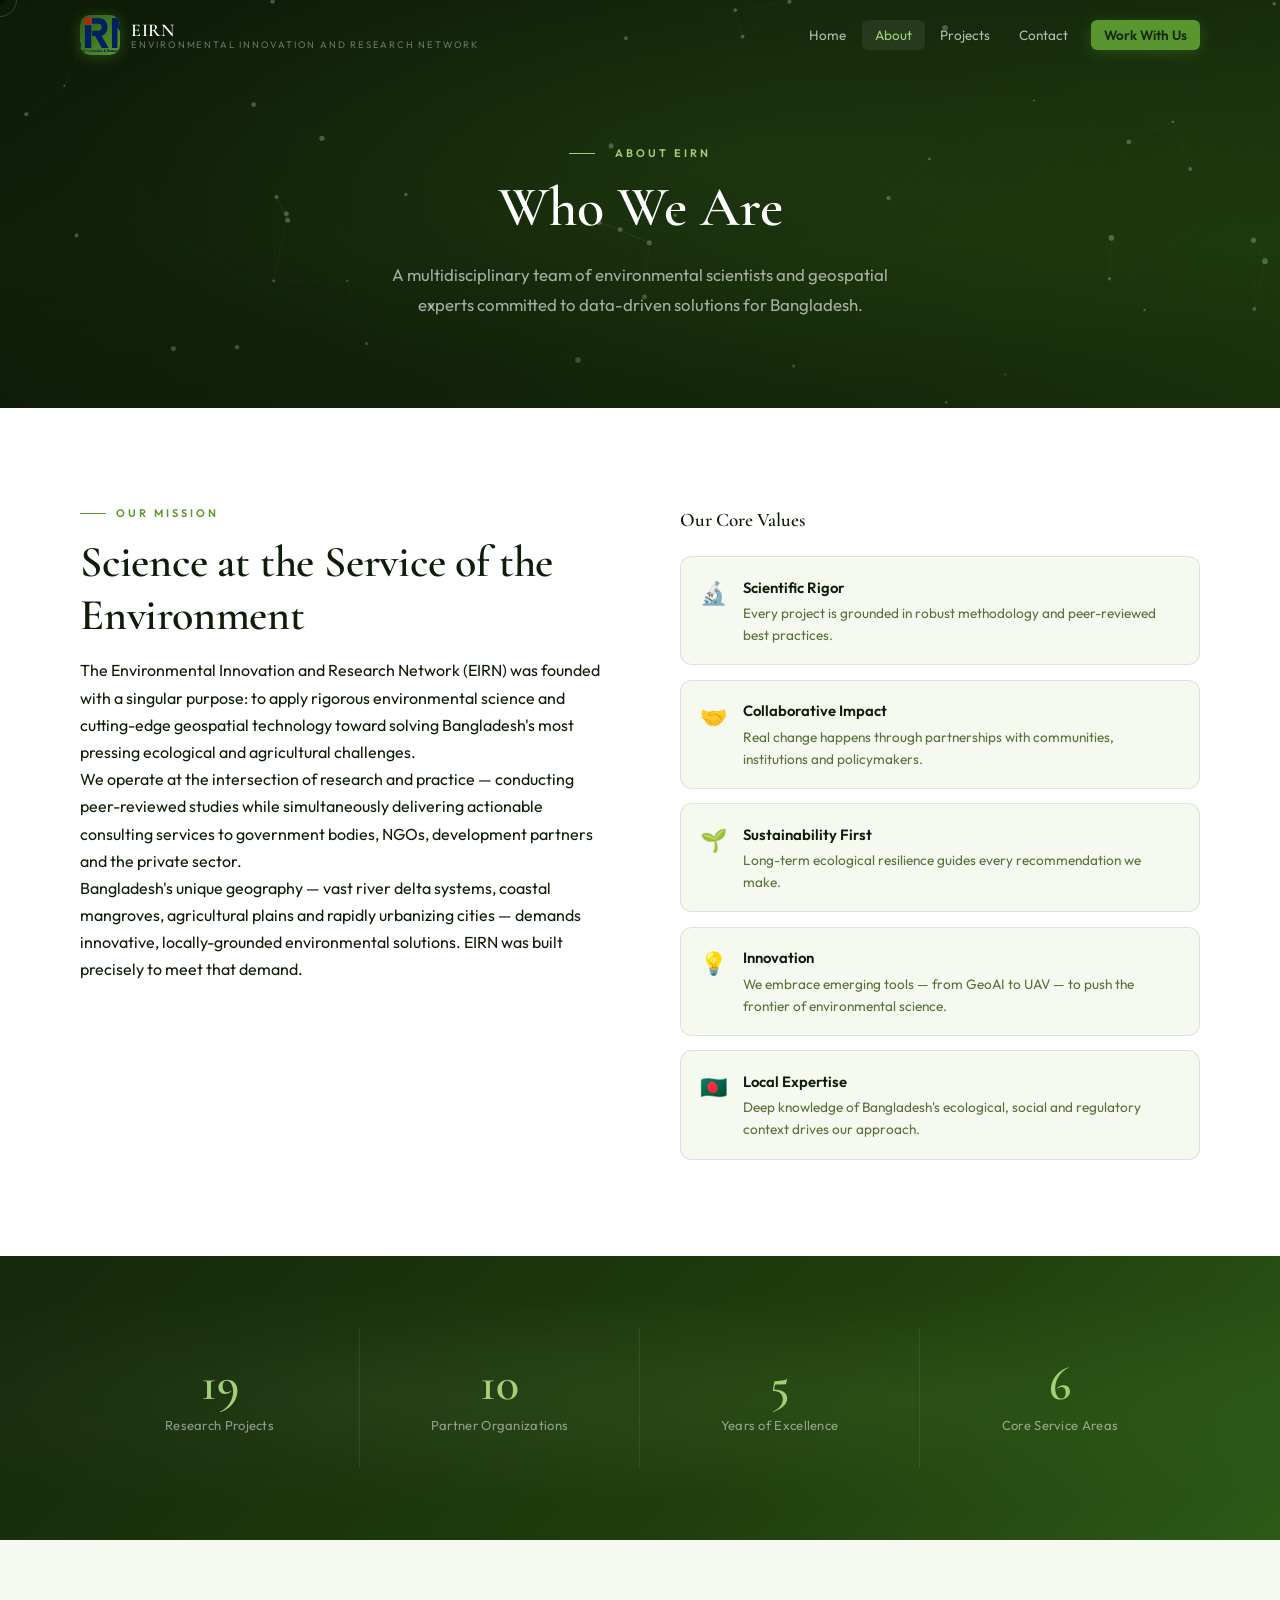
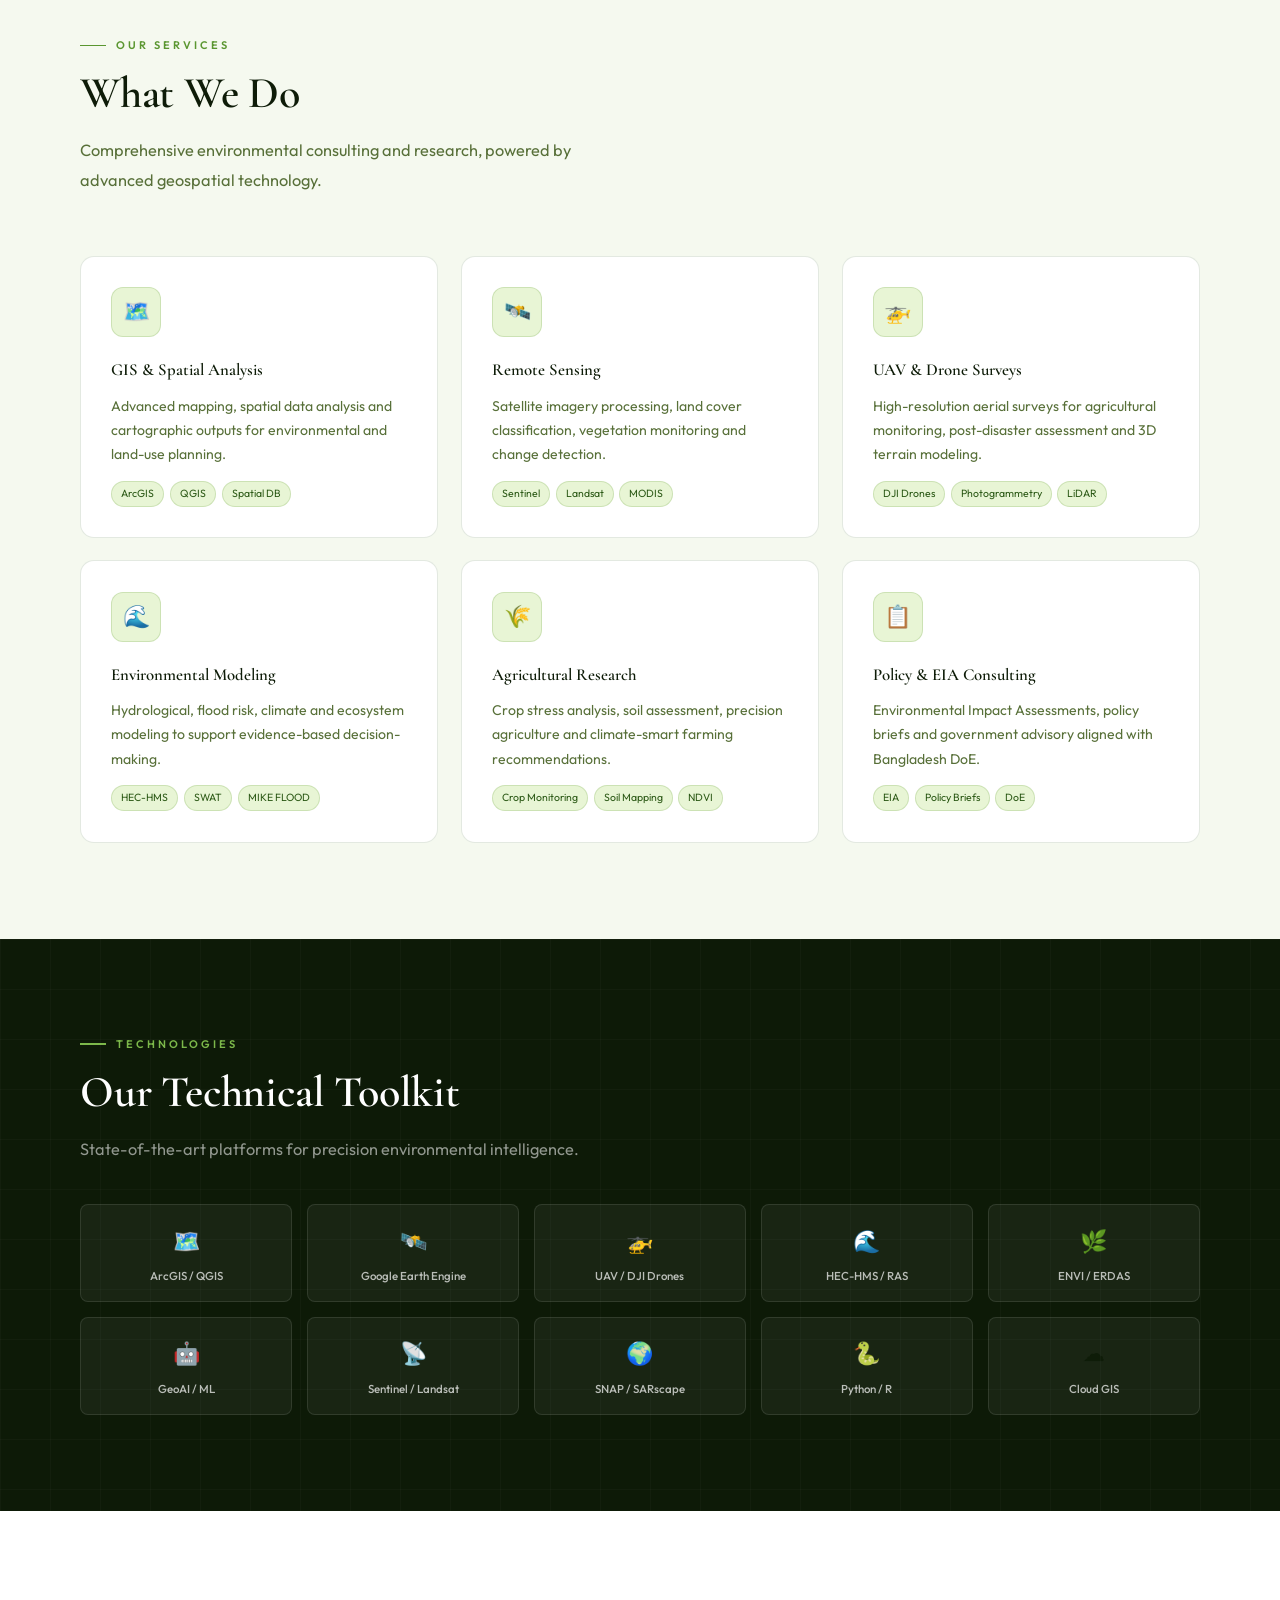
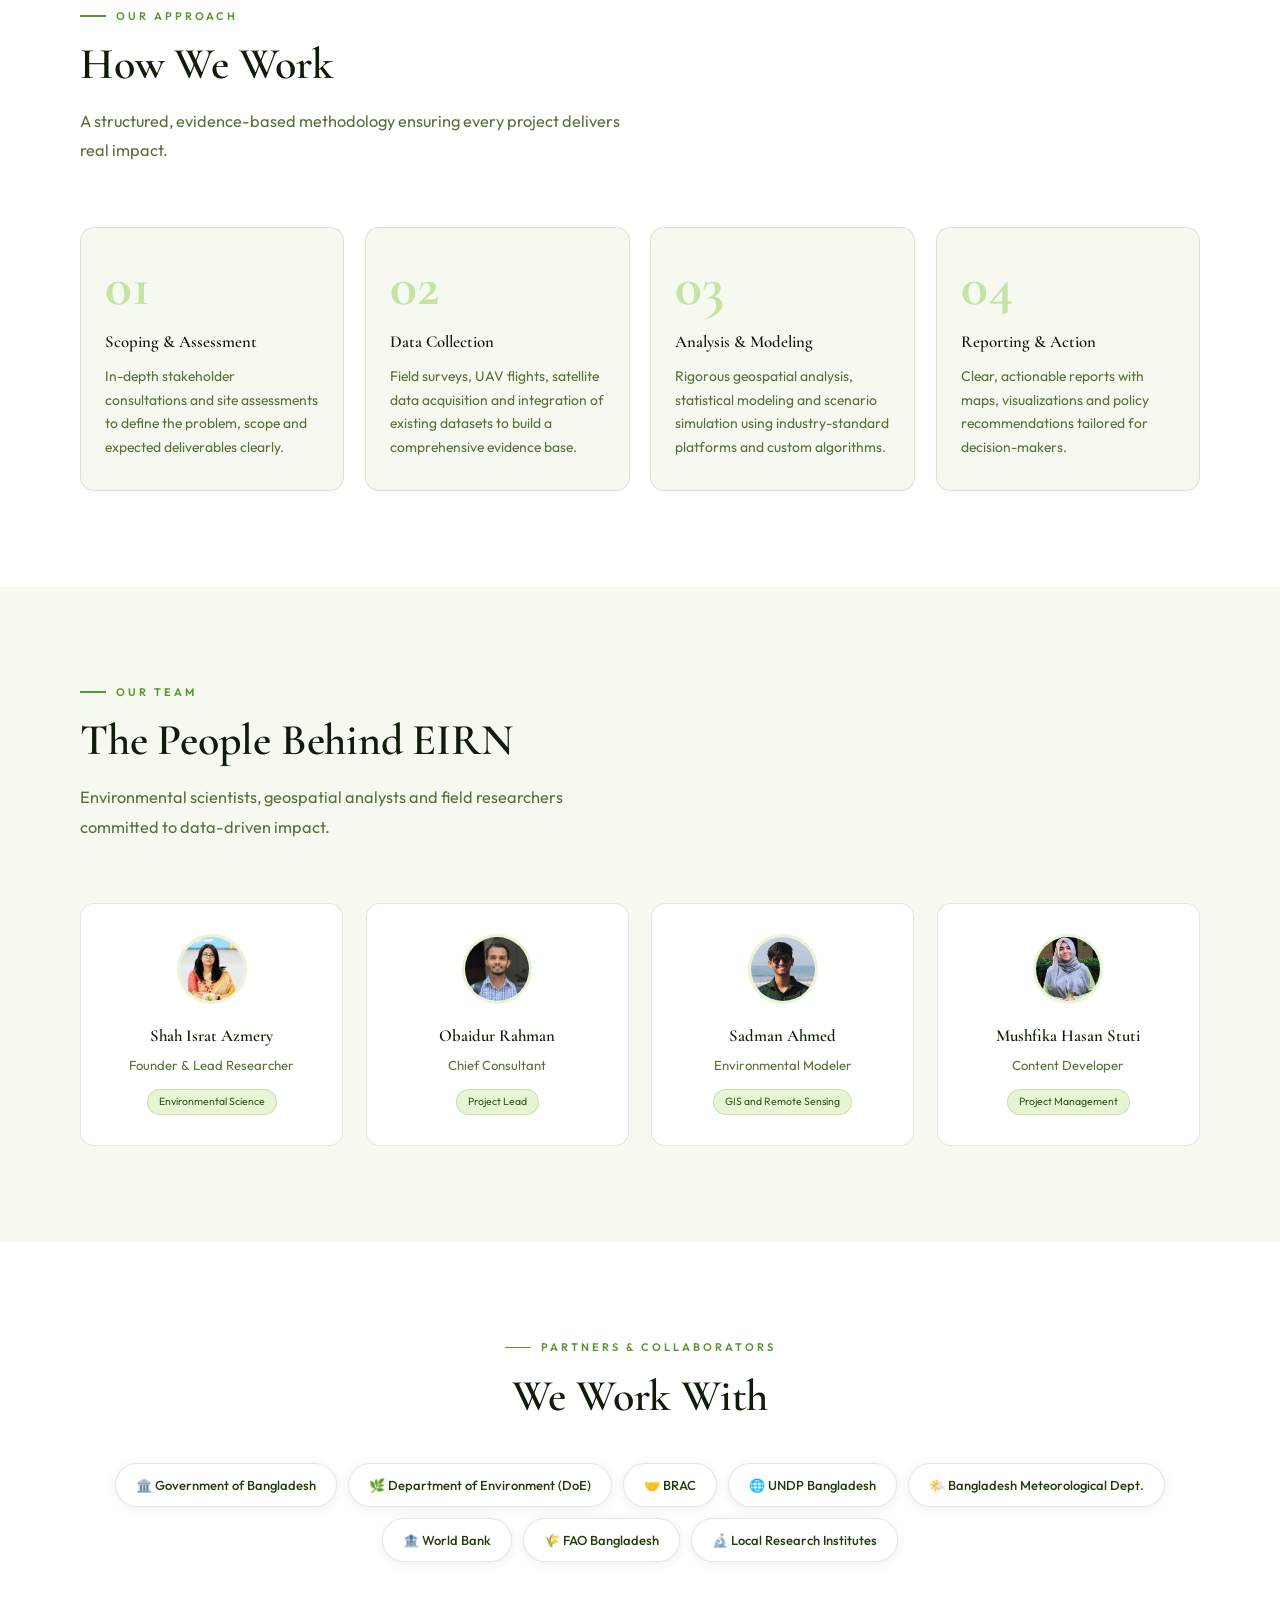
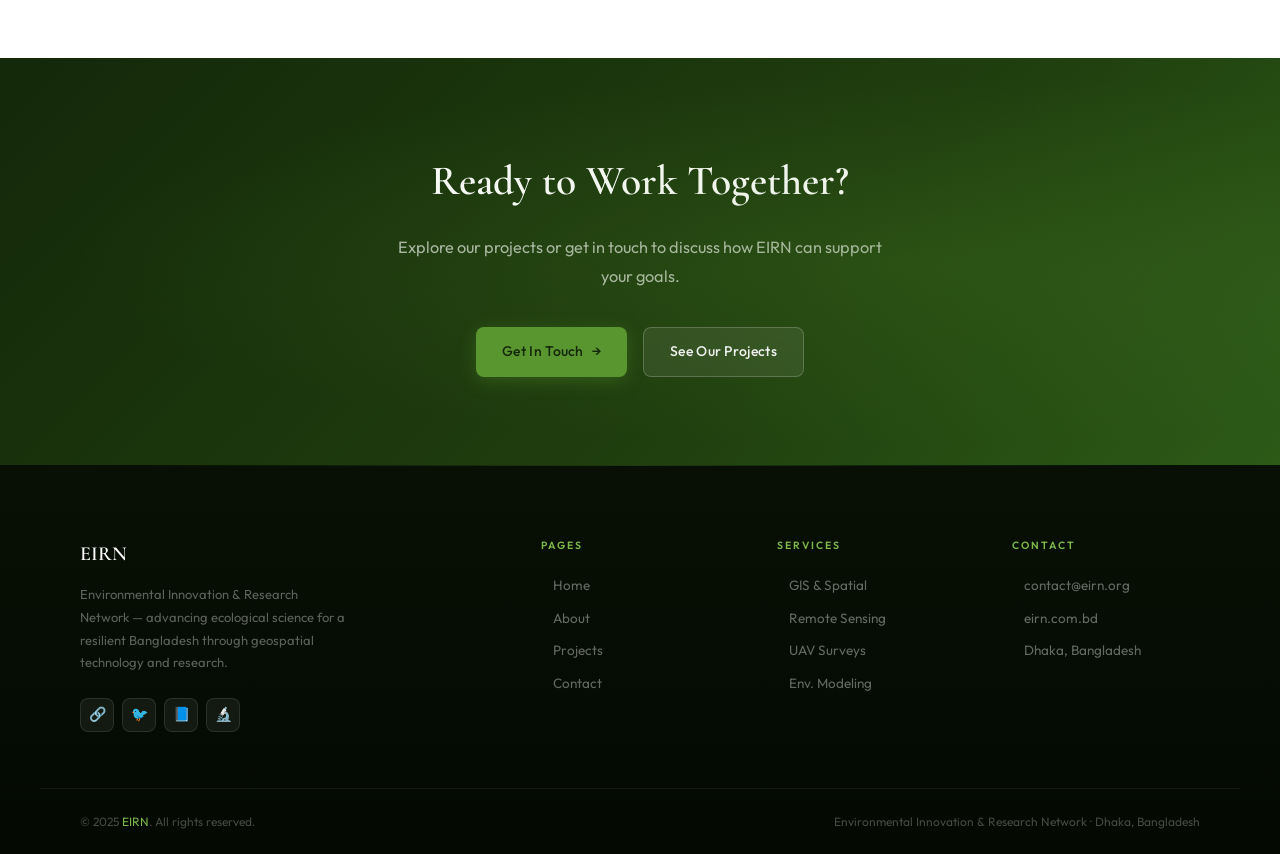
==== commit 24de8dc4: "Update about.html" ====
--- a/about.html
+++ b/about.html
@@ -8,7 +8,6 @@
 <link rel="preconnect" href="https://fonts.gstatic.com" crossorigin/>
 <link rel="stylesheet" href="style.css"/>
 <style>
-/* MISSION */
 #mission{background:var(--white)}
 .ms-grid{display:grid;grid-template-columns:1fr 1fr;gap:5rem;align-items:start}
 .ms-text p{color:var(--mid);font-size:.98rem;line-height:1.85;margin-bottom:1.1rem}
@@ -18,22 +17,16 @@
 .val-ico{font-size:22px;flex-shrink:0}
 .val-t{font-weight:600;font-size:.93rem;color:var(--dark);margin-bottom:.2rem}
 .val-d{font-size:.85rem;color:var(--muted);line-height:1.6}
-
-/* STATS */
-.stats-band{background:linear-gradient(135deg,var(--g800),var(--g700) 60%,var(--g600));padding:4.5rem 0;position:relative;z-index:1;overflow:hidden}
+.stats-band{background:linear-gradient(135deg,var(--g800),var(--g700) 60%,var(--g600));padding:4.5rem 0;position:relative;overflow:hidden}
 .stats-band::before{content:'';position:absolute;inset:0;background:radial-gradient(ellipse at 30% 50%,rgba(255,255,255,.04) 0%,transparent 55%),radial-gradient(ellipse at 70% 50%,rgba(90,150,48,.12) 0%,transparent 55%);pointer-events:none}
 .stats-inner{display:grid;grid-template-columns:repeat(4,1fr);position:relative;z-index:1}
 .sb-item{text-align:center;padding:2rem 1.5rem;border-right:1px solid rgba(255,255,255,.08);transition:background .25s}
 .sb-item:hover{background:rgba(255,255,255,.04)}
 .sb-item:last-child{border:none}
-.sb-n{font-family:var(--ff-d);font-size:3rem;font-weight:600;background:linear-gradient(135deg,var(--g200),var(--g100));-webkit-background-clip:text;-webkit-text-fill-color:transparent;background-clip:text;line-height:1;display:block;margin-bottom:.4rem}
+.sb-n{font-family:var(--ff-d);font-size:3rem;font-weight:600;color:var(--g200);line-height:1;display:block;margin-bottom:.4rem}
 .sb-l{font-size:13px;color:rgba(255,255,255,.5);letter-spacing:.3px}
-
-/* SERVICES */
 #services{background:var(--off)}
 .sv-grid{display:grid;grid-template-columns:repeat(3,1fr);gap:1.4rem}
-
-/* TOOLS */
 #tools{background:var(--g850);position:relative;overflow:hidden}
 #tools::before{content:'';position:absolute;inset:0;background-image:linear-gradient(rgba(255,255,255,.025) 1px,transparent 1px),linear-gradient(90deg,rgba(255,255,255,.025) 1px,transparent 1px);background-size:50px 50px;pointer-events:none}
 #tools .s-title{color:#fff}
@@ -41,8 +34,6 @@
 #tools .label::before{background:var(--g300)}
 #tools .s-sub{color:rgba(255,255,255,.55)}
 .tools-grid{display:grid;grid-template-columns:repeat(5,1fr);gap:.9rem;margin-top:2.5rem}
-
-/* APPROACH */
 #approach{background:var(--white)}
 .ap-grid{display:grid;grid-template-columns:repeat(4,1fr);gap:1.3rem}
 .ap-card{background:var(--off);border:1px solid var(--border);border-radius:var(--r);padding:1.9rem 1.5rem;position:relative;overflow:hidden;transition:transform .3s,box-shadow .3s,border-color .3s}
@@ -52,8 +43,6 @@
 .ap-d{font-size:.87rem;color:var(--muted);line-height:1.7}
 .ap-line{position:absolute;bottom:0;left:0;right:0;height:3px;background:linear-gradient(90deg,var(--g500),var(--g300));transform:scaleX(0);transform-origin:left;transition:transform .4s var(--ease)}
 .ap-card:hover .ap-line{transform:scaleX(1)}
-
-/* TEAM */
 #team{background:var(--off)}
 .team-grid{display:grid;grid-template-columns:repeat(4,1fr);gap:1.4rem}
 .tm-card{background:var(--white);border:1px solid var(--border);border-radius:var(--r);padding:1.9rem 1.5rem;text-align:center;transition:transform .3s,box-shadow .3s,border-color .3s}
@@ -64,34 +53,15 @@
 .tm-n{font-family:var(--ff-d);font-size:1.05rem;font-weight:600;color:var(--dark);margin-bottom:.25rem}
 .tm-r{font-size:.82rem;color:var(--muted);margin-bottom:.6rem}
 .tm-tag{display:inline-block;font-size:10.5px;background:var(--g50);color:var(--g600);padding:3px 11px;border-radius:100px;border:1px solid rgba(90,150,48,.22)}
-
-/* PARTNERS */
 #partners{background:var(--white);text-align:center}
 .pills-row{display:flex;flex-wrap:wrap;gap:.7rem;justify-content:center;margin-top:2.5rem}
-
-/* SECTION DIVIDER */
-.sec-div{height:1px;background:linear-gradient(90deg,transparent,var(--border2),transparent);border:none;margin:0}
-
-@media(max-width:960px){
-  .ms-grid{grid-template-columns:1fr;gap:2.5rem}
-  .sv-grid{grid-template-columns:1fr 1fr}
-  .tools-grid{grid-template-columns:repeat(3,1fr)}
-  .ap-grid{grid-template-columns:1fr 1fr}
-  .team-grid{grid-template-columns:repeat(2,1fr)}
-  .stats-inner{grid-template-columns:repeat(2,1fr)}
-}
-@media(max-width:600px){
-  .sv-grid{grid-template-columns:1fr}
-  .tools-grid{grid-template-columns:repeat(2,1fr)}
-  .ap-grid{grid-template-columns:1fr}
-  .team-grid{grid-template-columns:1fr 1fr}
-}
+@keyframes fadeHero{from{opacity:0;transform:translateY(14px)}to{opacity:1;transform:none}}
+@media(max-width:960px){.ms-grid{grid-template-columns:1fr;gap:2.5rem}.sv-grid{grid-template-columns:1fr 1fr}.tools-grid{grid-template-columns:repeat(3,1fr)}.ap-grid{grid-template-columns:1fr 1fr}.team-grid{grid-template-columns:repeat(2,1fr)}.stats-inner{grid-template-columns:repeat(2,1fr)}}
+@media(max-width:600px){.sv-grid{grid-template-columns:1fr}.tools-grid{grid-template-columns:repeat(2,1fr)}.ap-grid{grid-template-columns:1fr}.team-grid{grid-template-columns:1fr 1fr}}
 </style>
 </head>
 <body>
-<canvas id="bg-canvas"></canvas>
 <div id="cur"></div><div id="cur-r"></div>
-
 <nav>
   <div class="nav-in">
     <a class="nav-brand" href="index.html">
@@ -100,17 +70,13 @@
     </a>
     <button class="nav-tog" aria-label="Menu" aria-expanded="false"><span></span><span></span><span></span></button>
     <ul class="nav-links">
-      <li><a href="index.html">Home</a></li>
-      <li><a href="about.html">About</a></li>
-      <li><a href="projects.html">Projects</a></li>
-      <li><a href="contact.html">Contact</a></li>
+      <li><a href="index.html">Home</a></li><li><a href="about.html">About</a></li><li><a href="projects.html">Projects</a></li><li><a href="contact.html">Contact</a></li>
       <li><a href="contact.html" class="ncta">Work With Us</a></li>
     </ul>
   </div>
 </nav>
-
-<!-- PAGE HERO -->
-<div class="ph" style="position:relative;z-index:1">
+<div class="ph">
+  <canvas id="ph-canvas"></canvas>
   <div class="ph-ov"></div>
   <div class="container ph-in">
     <div class="label" style="justify-content:center;color:var(--g200)"><span></span>About EIRN</div>
@@ -118,124 +84,73 @@
     <p style="animation:fadeHero .7s ease both .38s;opacity:0">A multidisciplinary team of environmental scientists and geospatial experts committed to data-driven solutions for Bangladesh.</p>
   </div>
 </div>
-<style>@keyframes fadeHero{from{opacity:0;transform:translateY(14px)}to{opacity:1;transform:none}}</style>
-
-<!-- MISSION -->
-<section id="mission">
-  <div class="container">
-    <div class="ms-grid">
-      <div class="rv-l">
-        <div class="label">Our Mission</div>
-        <h2 class="s-title">Science at the Service of the Environment</h2>
-        <p>The Environmental Innovation and Research Network (EIRN) was founded with a singular purpose: to apply rigorous environmental science and cutting-edge geospatial technology toward solving Bangladesh's most pressing ecological and agricultural challenges.</p>
-        <p>We operate at the intersection of research and practice — conducting peer-reviewed studies while simultaneously delivering actionable consulting services to government bodies, NGOs, development partners and the private sector.</p>
-        <p>Bangladesh's unique geography — vast river delta systems, coastal mangroves, agricultural plains and rapidly urbanizing cities — demands innovative, locally-grounded environmental solutions. EIRN was built precisely to meet that demand.</p>
-      </div>
-      <div class="rv-r">
-        <h3 style="font-family:var(--ff-d);font-size:1.2rem;color:var(--dark);margin-bottom:1.2rem;font-weight:600">Our Core Values</h3>
-        <div class="val-list">
-          <div class="val-item"><div class="val-ico">🔬</div><div><div class="val-t">Scientific Rigor</div><div class="val-d">Every project is grounded in robust methodology and peer-reviewed best practices.</div></div></div>
-          <div class="val-item"><div class="val-ico">🤝</div><div><div class="val-t">Collaborative Impact</div><div class="val-d">Real change happens through partnerships with communities, institutions and policymakers.</div></div></div>
-          <div class="val-item"><div class="val-ico">🌱</div><div><div class="val-t">Sustainability First</div><div class="val-d">Long-term ecological resilience guides every recommendation we make.</div></div></div>
-          <div class="val-item"><div class="val-ico">💡</div><div><div class="val-t">Innovation</div><div class="val-d">We embrace emerging tools — from GeoAI to UAV — to push the frontier of environmental science.</div></div></div>
-          <div class="val-item"><div class="val-ico">🇧🇩</div><div><div class="val-t">Local Expertise</div><div class="val-d">Deep knowledge of Bangladesh's ecological, social and regulatory context drives our approach.</div></div></div>
-        </div>
-      </div>
+<section id="mission"><div class="container"><div class="ms-grid">
+  <div class="rv-l">
+    <div class="label">Our Mission</div>
+    <h2 class="s-title">Science at the Service of the Environment</h2>
+    <p>The Environmental Innovation and Research Network (EIRN) was founded with a singular purpose: to apply rigorous environmental science and cutting-edge geospatial technology toward solving Bangladesh's most pressing ecological and agricultural challenges.</p>
+    <p>We operate at the intersection of research and practice — conducting peer-reviewed studies while simultaneously delivering actionable consulting services to government bodies, NGOs, development partners and the private sector.</p>
+    <p>Bangladesh's unique geography — vast river delta systems, coastal mangroves, agricultural plains and rapidly urbanizing cities — demands innovative, locally-grounded environmental solutions. EIRN was built precisely to meet that demand.</p>
+  </div>
+  <div class="rv-r">
+    <h3 style="font-family:var(--ff-d);font-size:1.2rem;color:var(--dark);margin-bottom:1.2rem;font-weight:600">Our Core Values</h3>
+    <div class="val-list">
+      <div class="val-item"><div class="val-ico">🔬</div><div><div class="val-t">Scientific Rigor</div><div class="val-d">Every project is grounded in robust methodology and peer-reviewed best practices.</div></div></div>
+      <div class="val-item"><div class="val-ico">🤝</div><div><div class="val-t">Collaborative Impact</div><div class="val-d">Real change happens through partnerships with communities, institutions and policymakers.</div></div></div>
+      <div class="val-item"><div class="val-ico">🌱</div><div><div class="val-t">Sustainability First</div><div class="val-d">Long-term ecological resilience guides every recommendation we make.</div></div></div>
+      <div class="val-item"><div class="val-ico">💡</div><div><div class="val-t">Innovation</div><div class="val-d">We embrace emerging tools — from GeoAI to UAV — to push the frontier of environmental science.</div></div></div>
+      <div class="val-item"><div class="val-ico">🇧🇩</div><div><div class="val-t">Local Expertise</div><div class="val-d">Deep knowledge of Bangladesh's ecological, social and regulatory context drives our approach.</div></div></div>
     </div>
   </div>
-</section>
-
-<!-- STATS BAND -->
-<div class="stats-band">
-  <div class="container stats-inner stag">
-    <div class="sb-item"><span class="sb-n"><span class="counter" data-target="20" data-suffix="+">20+</span></span><div class="sb-l">Research Projects</div></div>
-    <div class="sb-item"><span class="sb-n"><span class="counter" data-target="10" data-suffix="+">10+</span></span><div class="sb-l">Partner Organizations</div></div>
-    <div class="sb-item"><span class="sb-n"><span class="counter" data-target="5" data-suffix="+">5+</span></span><div class="sb-l">Years of Excellence</div></div>
-    <div class="sb-item"><span class="sb-n"><span class="counter" data-target="6">6</span></span><div class="sb-l">Core Service Areas</div></div>
+</div></div></section>
+<div class="stats-band"><div class="container stats-inner stag">
+  <div class="sb-item"><span class="sb-n"><span class="counter" data-target="20" data-suffix="+">20+</span></span><div class="sb-l">Research Projects</div></div>
+  <div class="sb-item"><span class="sb-n"><span class="counter" data-target="10" data-suffix="+">10+</span></span><div class="sb-l">Partner Organizations</div></div>
+  <div class="sb-item"><span class="sb-n"><span class="counter" data-target="5" data-suffix="+">5+</span></span><div class="sb-l">Years of Excellence</div></div>
+  <div class="sb-item"><span class="sb-n"><span class="counter" data-target="6">6</span></span><div class="sb-l">Core Service Areas</div></div>
+</div></div>
+<section id="services"><div class="container">
+  <div class="s-head rv"><div class="label">Our Services</div><h2 class="s-title">What We Do</h2><p class="s-sub">Comprehensive environmental consulting and research, powered by advanced geospatial technology.</p></div>
+  <div class="sv-grid stag">
+    <div class="sv-card tilt"><div class="sv-ico">🗺️</div><div class="sv-title">GIS & Spatial Analysis</div><p class="sv-desc">Advanced mapping, spatial data analysis and cartographic outputs for environmental and land-use planning.</p><div class="sv-tags"><span class="sv-tag">ArcGIS</span><span class="sv-tag">QGIS</span><span class="sv-tag">Spatial DB</span></div></div>
+    <div class="sv-card tilt"><div class="sv-ico">🛰️</div><div class="sv-title">Remote Sensing</div><p class="sv-desc">Satellite imagery processing, land cover classification, vegetation monitoring and change detection.</p><div class="sv-tags"><span class="sv-tag">Sentinel</span><span class="sv-tag">Landsat</span><span class="sv-tag">MODIS</span></div></div>
+    <div class="sv-card tilt"><div class="sv-ico">🚁</div><div class="sv-title">UAV & Drone Surveys</div><p class="sv-desc">High-resolution aerial surveys for agricultural monitoring, post-disaster assessment and 3D terrain modeling.</p><div class="sv-tags"><span class="sv-tag">DJI Drones</span><span class="sv-tag">Photogrammetry</span><span class="sv-tag">LiDAR</span></div></div>
+    <div class="sv-card tilt"><div class="sv-ico">🌊</div><div class="sv-title">Environmental Modeling</div><p class="sv-desc">Hydrological, flood risk, climate and ecosystem modeling to support evidence-based decision-making.</p><div class="sv-tags"><span class="sv-tag">HEC-HMS</span><span class="sv-tag">SWAT</span><span class="sv-tag">MIKE FLOOD</span></div></div>
+    <div class="sv-card tilt"><div class="sv-ico">🌾</div><div class="sv-title">Agricultural Research</div><p class="sv-desc">Crop stress analysis, soil assessment, precision agriculture and climate-smart farming recommendations.</p><div class="sv-tags"><span class="sv-tag">Crop Monitoring</span><span class="sv-tag">Soil Mapping</span><span class="sv-tag">NDVI</span></div></div>
+    <div class="sv-card tilt"><div class="sv-ico">📋</div><div class="sv-title">Policy & EIA Consulting</div><p class="sv-desc">Environmental Impact Assessments, policy briefs and government advisory aligned with Bangladesh DoE.</p><div class="sv-tags"><span class="sv-tag">EIA</span><span class="sv-tag">Policy Briefs</span><span class="sv-tag">DoE</span></div></div>
   </div>
-</div>
-
-<!-- SERVICES -->
-<section id="services">
-  <div class="container">
-    <div class="s-head rv"><div class="label">Our Services</div><h2 class="s-title">What We Do</h2><p class="s-sub">Comprehensive environmental consulting and research, powered by advanced geospatial technology.</p></div>
-    <div class="sv-grid stag">
-      <div class="sv-card tilt"><div class="sv-ico">🗺️</div><div class="sv-title">GIS & Spatial Analysis</div><p class="sv-desc">Advanced mapping, spatial data analysis and cartographic outputs for environmental and land-use planning.</p><div class="sv-tags"><span class="sv-tag">ArcGIS</span><span class="sv-tag">QGIS</span><span class="sv-tag">Spatial DB</span></div></div>
-      <div class="sv-card tilt"><div class="sv-ico">🛰️</div><div class="sv-title">Remote Sensing</div><p class="sv-desc">Satellite imagery processing, land cover classification, vegetation monitoring and change detection.</p><div class="sv-tags"><span class="sv-tag">Sentinel</span><span class="sv-tag">Landsat</span><span class="sv-tag">MODIS</span></div></div>
-      <div class="sv-card tilt"><div class="sv-ico">🚁</div><div class="sv-title">UAV & Drone Surveys</div><p class="sv-desc">High-resolution aerial surveys for agricultural monitoring, post-disaster assessment and 3D terrain modeling.</p><div class="sv-tags"><span class="sv-tag">DJI Drones</span><span class="sv-tag">Photogrammetry</span><span class="sv-tag">LiDAR</span></div></div>
-      <div class="sv-card tilt"><div class="sv-ico">🌊</div><div class="sv-title">Environmental Modeling</div><p class="sv-desc">Hydrological, flood risk, climate and ecosystem modeling to support evidence-based decision-making.</p><div class="sv-tags"><span class="sv-tag">HEC-HMS</span><span class="sv-tag">SWAT</span><span class="sv-tag">MIKE FLOOD</span></div></div>
-      <div class="sv-card tilt"><div class="sv-ico">🌾</div><div class="sv-title">Agricultural Research</div><p class="sv-desc">Crop stress analysis, soil assessment, precision agriculture and climate-smart farming recommendations.</p><div class="sv-tags"><span class="sv-tag">Crop Monitoring</span><span class="sv-tag">Soil Mapping</span><span class="sv-tag">NDVI</span></div></div>
-      <div class="sv-card tilt"><div class="sv-ico">📋</div><div class="sv-title">Policy & EIA Consulting</div><p class="sv-desc">Environmental Impact Assessments, policy briefs and government advisory aligned with Bangladesh DoE.</p><div class="sv-tags"><span class="sv-tag">EIA</span><span class="sv-tag">Policy Briefs</span><span class="sv-tag">DoE</span></div></div>
-    </div>
+</div></section>
+<section id="tools"><div class="container">
+  <div class="rv"><div class="label">Technologies</div><h2 class="s-title">Our Technical Toolkit</h2><p class="s-sub">State-of-the-art platforms for precision environmental intelligence.</p></div>
+  <div class="tools-grid stag">
+    <div class="tc"><div class="tc-ico">🗺️</div><div class="tc-n">ArcGIS / QGIS</div></div><div class="tc"><div class="tc-ico">🛰️</div><div class="tc-n">Google Earth Engine</div></div><div class="tc"><div class="tc-ico">🚁</div><div class="tc-n">UAV / DJI Drones</div></div><div class="tc"><div class="tc-ico">🌊</div><div class="tc-n">HEC-HMS / RAS</div></div><div class="tc"><div class="tc-ico">🌿</div><div class="tc-n">ENVI / ERDAS</div></div><div class="tc"><div class="tc-ico">🤖</div><div class="tc-n">GeoAI / ML</div></div><div class="tc"><div class="tc-ico">📡</div><div class="tc-n">Sentinel / Landsat</div></div><div class="tc"><div class="tc-ico">🌍</div><div class="tc-n">SNAP / SARscape</div></div><div class="tc"><div class="tc-ico">🐍</div><div class="tc-n">Python / R</div></div><div class="tc"><div class="tc-ico">☁️</div><div class="tc-n">Cloud GIS</div></div>
   </div>
-</section>
-
-<hr class="sec-div"/>
-
-<!-- TOOLS -->
-<section id="tools">
-  <div class="container">
-    <div class="rv"><div class="label">Technologies</div><h2 class="s-title">Our Technical Toolkit</h2><p class="s-sub">State-of-the-art platforms for precision environmental intelligence.</p></div>
-    <div class="tools-grid stag">
-      <div class="tc"><div class="tc-ico">🗺️</div><div class="tc-n">ArcGIS / QGIS</div></div>
-      <div class="tc"><div class="tc-ico">🛰️</div><div class="tc-n">Google Earth Engine</div></div>
-      <div class="tc"><div class="tc-ico">🚁</div><div class="tc-n">UAV / DJI Drones</div></div>
-      <div class="tc"><div class="tc-ico">🌊</div><div class="tc-n">HEC-HMS / RAS</div></div>
-      <div class="tc"><div class="tc-ico">🌿</div><div class="tc-n">ENVI / ERDAS</div></div>
-      <div class="tc"><div class="tc-ico">🤖</div><div class="tc-n">GeoAI / ML</div></div>
-      <div class="tc"><div class="tc-ico">📡</div><div class="tc-n">Sentinel / Landsat</div></div>
-      <div class="tc"><div class="tc-ico">🌍</div><div class="tc-n">SNAP / SARscape</div></div>
-      <div class="tc"><div class="tc-ico">🐍</div><div class="tc-n">Python / R</div></div>
-      <div class="tc"><div class="tc-ico">☁️</div><div class="tc-n">Cloud GIS</div></div>
-    </div>
+</div></section>
+<section id="approach"><div class="container">
+  <div class="s-head rv"><div class="label">Our Approach</div><h2 class="s-title">How We Work</h2><p class="s-sub">A structured, evidence-based methodology ensuring every project delivers real impact.</p></div>
+  <div class="ap-grid stag">
+    <div class="ap-card"><div class="ap-n">01</div><div class="ap-t">Scoping & Assessment</div><p class="ap-d">In-depth stakeholder consultations and site assessments to define the problem, scope and expected deliverables clearly.</p><div class="ap-line"></div></div>
+    <div class="ap-card"><div class="ap-n">02</div><div class="ap-t">Data Collection</div><p class="ap-d">Field surveys, UAV flights, satellite data acquisition and integration of existing datasets to build a comprehensive evidence base.</p><div class="ap-line"></div></div>
+    <div class="ap-card"><div class="ap-n">03</div><div class="ap-t">Analysis & Modeling</div><p class="ap-d">Rigorous geospatial analysis, statistical modeling and scenario simulation using industry-standard platforms and custom algorithms.</p><div class="ap-line"></div></div>
+    <div class="ap-card"><div class="ap-n">04</div><div class="ap-t">Reporting & Action</div><p class="ap-d">Clear, actionable reports with maps, visualizations and policy recommendations tailored for decision-makers.</p><div class="ap-line"></div></div>
   </div>
-</section>
-
-<!-- APPROACH -->
-<section id="approach">
-  <div class="container">
-    <div class="s-head rv"><div class="label">Our Approach</div><h2 class="s-title">How We Work</h2><p class="s-sub">A structured, evidence-based methodology ensuring every project delivers real impact.</p></div>
-    <div class="ap-grid stag">
-      <div class="ap-card"><div class="ap-n">01</div><div class="ap-t">Scoping & Assessment</div><p class="ap-d">In-depth stakeholder consultations and site assessments to define the problem, scope and expected deliverables clearly.</p><div class="ap-line"></div></div>
-      <div class="ap-card"><div class="ap-n">02</div><div class="ap-t">Data Collection</div><p class="ap-d">Field surveys, UAV flights, satellite data acquisition and integration of existing datasets to build a comprehensive evidence base.</p><div class="ap-line"></div></div>
-      <div class="ap-card"><div class="ap-n">03</div><div class="ap-t">Analysis & Modeling</div><p class="ap-d">Rigorous geospatial analysis, statistical modeling and scenario simulation using industry-standard platforms and custom algorithms.</p><div class="ap-line"></div></div>
-      <div class="ap-card"><div class="ap-n">04</div><div class="ap-t">Reporting & Action</div><p class="ap-d">Clear, actionable reports with maps, visualizations and policy recommendations tailored for decision-makers.</p><div class="ap-line"></div></div>
-    </div>
+</div></section>
+<section id="team"><div class="container">
+  <div class="s-head rv"><div class="label">Our Team</div><h2 class="s-title">The People Behind EIRN</h2><p class="s-sub">Environmental scientists, geospatial analysts and field researchers committed to data-driven impact.</p></div>
+  <div class="team-grid stag">
+    <div class="tm-card"><div class="tm-av"><img src="images/team1.jpg" alt="Shah Israt Azmery" loading="lazy" onerror="this.parentElement.textContent='OI'"/></div><div class="tm-n">Shah Israt Azmery</div><div class="tm-r">Founder & Lead Researcher</div><div class="tm-tag">Environmental Science</div></div>
+    <div class="tm-card"><div class="tm-av" style="background:var(--g600)"><img src="images/team2.jpg" alt="Obaidur Rahman" loading="lazy" onerror="this.parentElement.textContent='SR'"/></div><div class="tm-n">Obaidur Rahman</div><div class="tm-r">Chief Consultant</div><div class="tm-tag">Project Lead</div></div>
+    <div class="tm-card"><div class="tm-av" style="background:var(--g500)"><img src="images/team3.jpg" alt="Sadman Ahmed" loading="lazy" onerror="this.parentElement.textContent='TH'"/></div><div class="tm-n">Sadman Ahmed</div><div class="tm-r">Environmental Modeler</div><div class="tm-tag">GIS and Remote Sensing</div></div>
+    <div class="tm-card"><div class="tm-av" style="background:var(--g700)"><img src="images/team4.jpg" alt="Mushfika Hasan Stuti" loading="lazy" onerror="this.parentElement.textContent='NK'"/></div><div class="tm-n">Mushfika Hasan Stuti</div><div class="tm-r">Content Developer</div><div class="tm-tag">Project Management</div></div>
   </div>
-</section>
-
-<!-- TEAM -->
-<section id="team">
-  <div class="container">
-    <div class="s-head rv"><div class="label">Our Team</div><h2 class="s-title">The People Behind EIRN</h2><p class="s-sub">Environmental scientists, geospatial analysts and field researchers committed to data-driven impact.</p></div>
-    <div class="team-grid stag">
-      <div class="tm-card"><div class="tm-av"><img src="images/team1.jpg" alt="Shah Israt Azmery" loading="lazy" onerror="this.parentElement.textContent='OI'"/></div><div class="tm-n">Shah Israt Azmery</div><div class="tm-r">Founder & Lead Researcher</div><div class="tm-tag">Environmental Science</div></div>
-      <div class="tm-card"><div class="tm-av" style="background:var(--g600)"><img src="images/team2.jpg" alt="Obaidur Rahman" loading="lazy" onerror="this.parentElement.textContent='SR'"/></div><div class="tm-n">Obaidur Rahman</div><div class="tm-r">Chief Consultant</div><div class="tm-tag">Project Lead</div></div>
-      <div class="tm-card"><div class="tm-av" style="background:var(--g500)"><img src="images/team3.jpg" alt="Sadman Ahmed" loading="lazy" onerror="this.parentElement.textContent='TH'"/></div><div class="tm-n">Sadman Ahmed</div><div class="tm-r">Environmental Modeler</div><div class="tm-tag">GIS and Remote Sensing</div></div>
-      <div class="tm-card"><div class="tm-av" style="background:var(--g700)"><img src="images/team4.jpg" alt="Mushfika Hasan Stuti" loading="lazy" onerror="this.parentElement.textContent='NK'"/></div><div class="tm-n">Mushfika Hasan Stuti</div><div class="tm-r">Content Developer</div><div class="tm-tag">Project Management</div></div>
-    </div>
+</div></section>
+<section id="partners"><div class="container">
+  <div class="rv"><div class="label" style="justify-content:center">Partners & Collaborators</div><h2 class="s-title" style="text-align:center">We Work With</h2></div>
+  <div class="pills-row rv">
+    <div class="pill">🏛️ Government of Bangladesh</div><div class="pill">🌿 Department of Environment (DoE)</div><div class="pill">🤝 BRAC</div><div class="pill">🌐 UNDP Bangladesh</div><div class="pill">🌤️ Bangladesh Meteorological Dept.</div><div class="pill">🏦 World Bank</div><div class="pill">🌾 FAO Bangladesh</div><div class="pill">🔬 Local Research Institutes</div>
   </div>
-</section>
-
-<!-- PARTNERS -->
-<section id="partners">
-  <div class="container">
-    <div class="rv"><div class="label" style="justify-content:center">Partners & Collaborators</div><h2 class="s-title" style="text-align:center">We Work With</h2></div>
-    <div class="pills-row rv">
-      <div class="pill">🏛️ Government of Bangladesh</div>
-      <div class="pill">🌿 Department of Environment (DoE)</div>
-      <div class="pill">🤝 BRAC</div>
-      <div class="pill">🌐 UNDP Bangladesh</div>
-      <div class="pill">🌤️ Bangladesh Meteorological Dept.</div>
-      <div class="pill">🏦 World Bank</div>
-      <div class="pill">🌾 FAO Bangladesh</div>
-      <div class="pill">🔬 Local Research Institutes</div>
-    </div>
-  </div>
-</section>
-
+</div></section>
 <div class="cta-band"><div class="container rv"><h2>Ready to Work Together?</h2><p>Explore our projects or get in touch to discuss how EIRN can support your goals.</p><div class="cta-acts"><a href="contact.html" class="btn btn-p">Get In Touch <span class="arr">→</span></a><a href="projects.html" class="btn btn-gh">See Our Projects</a></div></div></div>
-
 <footer>
   <div class="ft-grid">
     <div><div class="ft-nm">EIRN</div><p class="ft-desc">Environmental Innovation & Research Network — advancing ecological science for a resilient Bangladesh through geospatial technology and research.</p><div class="ft-soc"><a href="#" title="LinkedIn">🔗</a><a href="#" title="Twitter">🐦</a><a href="#" title="Facebook">📘</a><a href="#" title="ResearchGate">🔬</a></div></div>
@@ -245,11 +160,9 @@
   </div>
   <div class="ft-bot"><span>© 2025 <em>EIRN</em>. All rights reserved.</span><span>Environmental Innovation & Research Network · Dhaka, Bangladesh</span></div>
 </footer>
-
 <script src="script.js"></script>
 <script>
-initParticles(document.getElementById('bg-canvas'), {count:90, speed:.35});
-document.addEventListener('DOMContentLoaded',()=>document.body.classList.add('loaded'));
+initParticles(document.getElementById('ph-canvas'),{count:45,speed:.3,color:'rgba(255,255,255,.55)',lineColor:'rgba(255,255,255,.15)',maxDist:120});
 </script>
 </body>
 </html>
--- a/style.css
+++ b/style.css
@@ -25,8 +25,7 @@
 }
 
 html{scroll-behavior:smooth}
-body{font-family:var(--ff-b);color:var(--dark);background:var(--off);line-height:1.7;overflow-x:hidden;opacity:0;transition:opacity .45s ease}
-body.loaded{opacity:1}
+body{font-family:var(--ff-b);color:var(--dark);background:var(--off);line-height:1.7;overflow-x:hidden}
 img{max-width:100%;display:block}
 a{color:inherit}
 
@@ -35,10 +34,7 @@
 ::-webkit-scrollbar-track{background:transparent}
 ::-webkit-scrollbar-thumb{background:var(--g500);border-radius:10px}
 ::-webkit-scrollbar-thumb:hover{background:var(--g400)}
-::selection{background:rgba(90,150,48,.28);color:var(--dark)}
-
-/* ── GLOBAL BACKGROUND CANVAS ── */
-#bg-canvas{position:fixed;top:0;left:0;width:100%;height:100%;z-index:0;pointer-events:none;opacity:.38}
+::selection{background:rgba(90,150,48,.25);color:var(--dark)}
 
 /* ── CURSOR ── */
 #cur,#cur-r{position:fixed;pointer-events:none;z-index:9999;border-radius:50%;transform:translate(-50%,-50%);transition:transform .08s,width .2s,height .2s}
@@ -48,7 +44,7 @@
 
 /* ── LAYOUT ── */
 .container{max-width:var(--max);margin:0 auto;padding:0 2.5rem}
-section{padding:6rem 0;position:relative;z-index:1}
+section{padding:6rem 0}
 
 /* ── TYPOGRAPHY ── */
 .label{font-size:11px;font-weight:600;letter-spacing:3px;text-transform:uppercase;color:var(--g400);margin-bottom:.8rem;display:flex;align-items:center;gap:10px}
@@ -70,12 +66,9 @@
 .arr{transition:transform .2s}
 .btn:hover .arr{transform:translateX(4px)}
 
-/* Focus states */
-a:focus-visible,button:focus-visible{outline:2px solid var(--g300);outline-offset:3px;border-radius:4px}
-
 /* ── NAV ── */
-nav{position:fixed;top:0;left:0;right:0;z-index:1000;height:var(--nav-h);transition:background .4s,box-shadow .4s,backdrop-filter .4s,border-color .4s}
-nav.scrolled{background:rgba(10,20,5,.9);backdrop-filter:blur(24px) saturate(1.6);-webkit-backdrop-filter:blur(24px) saturate(1.6);box-shadow:0 1px 0 rgba(255,255,255,.05),var(--sh-sm);border-bottom:1px solid rgba(90,150,48,.1)}
+nav{position:fixed;top:0;left:0;right:0;z-index:1000;height:var(--nav-h);transition:background .4s,box-shadow .4s,backdrop-filter .4s}
+nav.scrolled{background:rgba(10,20,5,.9);backdrop-filter:blur(24px) saturate(1.6);-webkit-backdrop-filter:blur(24px) saturate(1.6);box-shadow:0 1px 0 rgba(255,255,255,.05),0 1px 0 rgba(90,150,48,.12),var(--sh-sm)}
 .nav-in{max-width:var(--max);margin:0 auto;padding:0 2.5rem;height:100%;display:flex;align-items:center;justify-content:space-between}
 .nav-brand{display:flex;align-items:center;gap:11px;text-decoration:none;flex-shrink:0}
 .nav-logo{width:40px;height:40px;border-radius:10px;background:linear-gradient(135deg,var(--g600),var(--g400));display:flex;align-items:center;justify-content:center;overflow:hidden;box-shadow:0 2px 14px rgba(90,150,48,.38);transition:transform .3s}
@@ -97,9 +90,11 @@
 .nav-tog.open span:nth-child(2){opacity:0;transform:scaleX(0)}
 .nav-tog.open span:nth-child(3){transform:translateY(-6.5px) rotate(-45deg)}
 
-/* ── PAGE HERO ── */
-.ph{background:linear-gradient(150deg,var(--g850) 0%,var(--g800) 55%,var(--g700) 100%);padding:9rem 0 5.5rem;text-align:center;position:relative;z-index:1;overflow:hidden}
-.ph-ov{position:absolute;inset:0;pointer-events:none;background:radial-gradient(ellipse at 60% 40%,rgba(90,150,48,.12) 0%,transparent 65%),linear-gradient(to bottom,transparent 60%,rgba(8,15,4,.35))}
+/* ── PAGE HERO (inner pages) ── */
+.ph{background:linear-gradient(150deg,var(--g850) 0%,var(--g800) 55%,var(--g700) 100%);padding:9rem 0 5.5rem;text-align:center;position:relative;overflow:hidden}
+/* canvas inside .ph — scoped to just this dark section */
+.ph canvas{position:absolute;inset:0;width:100%;height:100%;opacity:.45;pointer-events:none}
+.ph-ov{position:absolute;inset:0;pointer-events:none;background:radial-gradient(ellipse at 60% 40%,rgba(90,150,48,.12) 0%,transparent 65%),linear-gradient(to bottom,transparent 60%,rgba(8,15,4,.3))}
 .ph-in{position:relative;z-index:2}
 .ph .label{justify-content:center;color:var(--g200)}
 .ph .label::before{background:var(--g200)}
@@ -132,8 +127,8 @@
 .card:hover{transform:translateY(-5px);box-shadow:var(--sh-lg);border-color:var(--border2)}
 
 /* ── TOOLS ── */
-.tc{background:rgba(255,255,255,.04);border:1px solid rgba(255,255,255,.08);border-radius:var(--rs);padding:1.1rem .85rem;text-align:center;cursor:default;transition:background .25s,border-color .25s,transform .25s,box-shadow .25s}
-.tc:hover{background:rgba(90,150,48,.15);border-color:rgba(90,150,48,.38);transform:translateY(-4px);box-shadow:0 8px 24px rgba(0,0,0,.22)}
+.tc{background:rgba(255,255,255,.05);border:1px solid rgba(255,255,255,.1);border-radius:var(--rs);padding:1.1rem .85rem;text-align:center;cursor:default;transition:background .25s,border-color .25s,transform .25s,box-shadow .25s}
+.tc:hover{background:rgba(90,150,48,.16);border-color:rgba(90,150,48,.4);transform:translateY(-4px);box-shadow:0 8px 20px rgba(0,0,0,.25)}
 .tc-ico{font-size:22px;margin-bottom:.5rem}
 .tc-n{font-size:11.5px;font-weight:500;color:rgba(255,255,255,.7);line-height:1.35}
 
@@ -148,7 +143,7 @@
 
 /* ── PROJECT CARD ── */
 .pj-card{border-radius:var(--r);overflow:hidden;border:1px solid var(--border);background:var(--white);transition:transform .3s var(--ease),box-shadow .3s var(--ease),border-color .3s}
-.pj-card:hover{transform:translateY(-5px);box-shadow:var(--sh-lg),0 0 0 1px rgba(90,150,48,.1);border-color:rgba(90,150,48,.2)}
+.pj-card:hover{transform:translateY(-5px);box-shadow:var(--sh-lg);border-color:rgba(90,150,48,.2)}
 .pj-card[data-hide="1"]{display:none}
 .pj-img{height:155px;display:flex;align-items:center;justify-content:center;font-size:3rem;position:relative;overflow:hidden}
 .pj-img::after{content:'';position:absolute;inset:0;background:linear-gradient(to bottom,transparent 40%,rgba(0,0,0,.3));pointer-events:none}
@@ -162,7 +157,7 @@
 /* ── SERVICE CARD ── */
 .sv-card{padding:1.9rem;background:var(--white);border-radius:var(--r);border:1px solid var(--border);transition:transform .3s var(--ease),box-shadow .3s var(--ease),border-color .3s;position:relative;overflow:hidden}
 .sv-card::before{content:'';position:absolute;bottom:0;left:0;right:0;height:3px;background:linear-gradient(90deg,var(--g500),var(--g300));transform:scaleX(0);transform-origin:left;transition:transform .35s var(--ease)}
-.sv-card:hover{transform:translateY(-5px);box-shadow:var(--sh-lg),0 0 0 1px rgba(90,150,48,.1);border-color:rgba(90,150,48,.18)}
+.sv-card:hover{transform:translateY(-5px);box-shadow:var(--sh-lg);border-color:rgba(90,150,48,.18)}
 .sv-card:hover::before{transform:scaleX(1)}
 .sv-ico{width:50px;height:50px;border-radius:12px;background:var(--g50);border:1px solid rgba(90,150,48,.2);display:flex;align-items:center;justify-content:center;font-size:22px;margin-bottom:1.2rem;transition:transform .3s}
 .sv-card:hover .sv-ico{transform:scale(1.08) rotate(-5deg)}
@@ -172,15 +167,15 @@
 .sv-tag{font-size:10.5px;background:var(--g50);color:var(--g600);padding:3px 9px;border-radius:100px;border:1px solid rgba(90,150,48,.2)}
 
 /* ── CTA BAND ── */
-.cta-band{padding:5.5rem 0;text-align:center;background:linear-gradient(135deg,var(--g800),var(--g700) 60%,var(--g600));position:relative;z-index:1;overflow:hidden}
-.cta-band::before{content:'';position:absolute;inset:0;background:radial-gradient(ellipse at 70% 50%,rgba(90,150,48,.18) 0%,transparent 65%),radial-gradient(ellipse at 20% 80%,rgba(255,255,255,.03) 0%,transparent 55%);pointer-events:none}
+.cta-band{padding:5.5rem 0;text-align:center;background:linear-gradient(135deg,var(--g800),var(--g700) 60%,var(--g600));position:relative;overflow:hidden}
+.cta-band::before{content:'';position:absolute;inset:0;background:radial-gradient(ellipse at 70% 50%,rgba(90,150,48,.18) 0%,transparent 65%);pointer-events:none}
 .cta-band h2{font-family:var(--ff-d);font-size:clamp(1.9rem,3.5vw,2.6rem);font-weight:600;color:#fff;margin-bottom:1rem}
 .cta-band p{color:rgba(255,255,255,.65);font-size:1.02rem;max-width:500px;margin:0 auto 2.25rem;line-height:1.8}
 .cta-acts{display:flex;gap:1rem;justify-content:center;flex-wrap:wrap;position:relative;z-index:1}
 
 /* ── FOOTER ── */
-footer{background:linear-gradient(180deg,var(--g900) 0%,#040a02 100%);padding:4.5rem 0 0;position:relative;z-index:1}
-footer::before{content:'';position:absolute;top:0;left:0;right:0;height:1px;background:linear-gradient(90deg,transparent,rgba(90,150,48,.3),transparent)}
+footer{background:linear-gradient(180deg,var(--g900) 0%,#040a02 100%);padding:4.5rem 0 0;position:relative}
+footer::before{content:'';position:absolute;top:0;left:10%;right:10%;height:1px;background:linear-gradient(90deg,transparent,rgba(90,150,48,.3),transparent)}
 .ft-grid{max-width:var(--max);margin:0 auto;padding:0 2.5rem 3.5rem;display:grid;grid-template-columns:2.2fr 1fr 1fr 1fr;gap:3rem}
 .ft-nm{font-family:var(--ff-d);font-size:1.25rem;font-weight:600;color:#fff;margin-bottom:.75rem}
 .ft-desc{font-size:13px;color:rgba(255,255,255,.35);line-height:1.75;max-width:265px;margin-bottom:1.5rem}
@@ -195,10 +190,6 @@
 .ft-col a:hover::before{opacity:1;transform:none}
 .ft-bot{border-top:1px solid rgba(255,255,255,.06);padding:1.4rem 2.5rem;max-width:var(--max);margin:0 auto;display:flex;justify-content:space-between;align-items:center;font-size:12px;color:rgba(255,255,255,.26)}
 .ft-bot em{color:var(--g300);font-style:normal}
-
-/* ── STATS BAND ── */
-.stats-band{position:relative;z-index:1}
-.sb-n{background:linear-gradient(135deg,var(--g200),var(--g100));-webkit-background-clip:text;-webkit-text-fill-color:transparent;background-clip:text}
 
 /* ── RESPONSIVE ── */
 @media(max-width:960px){
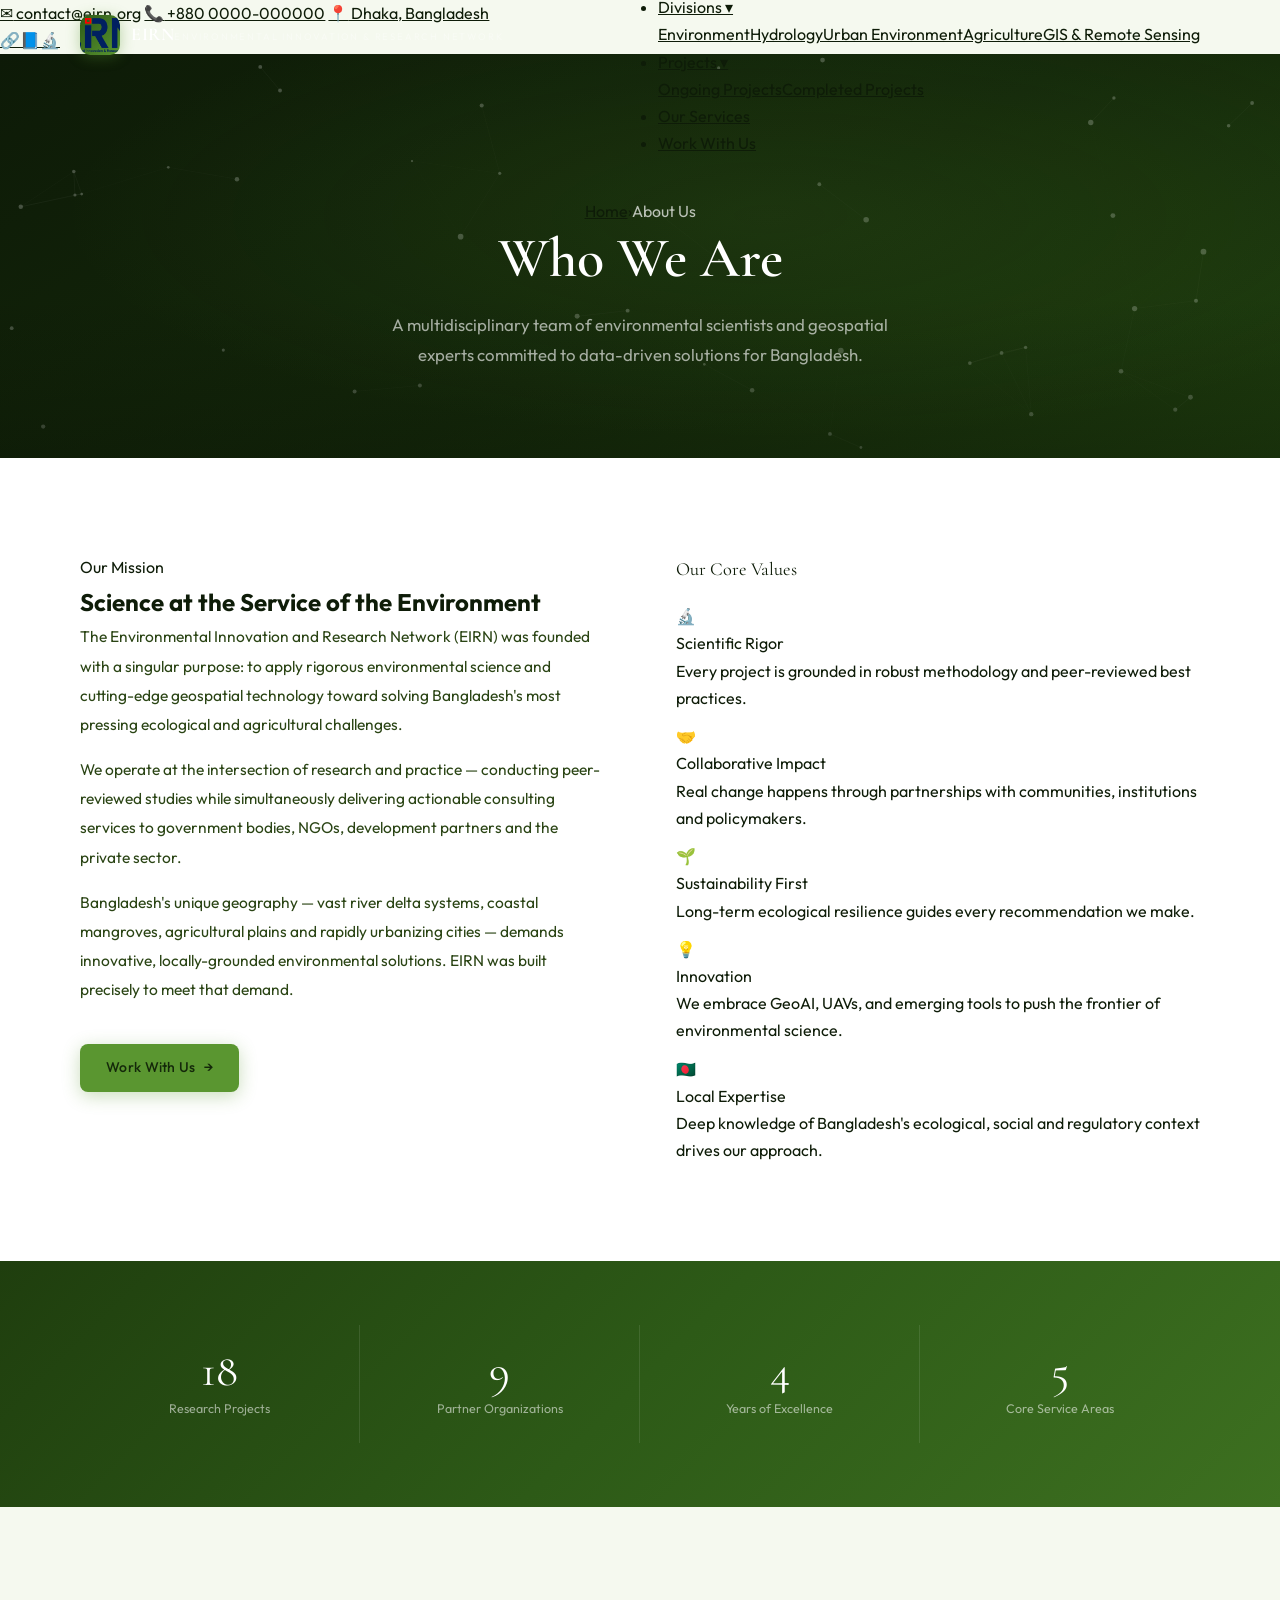
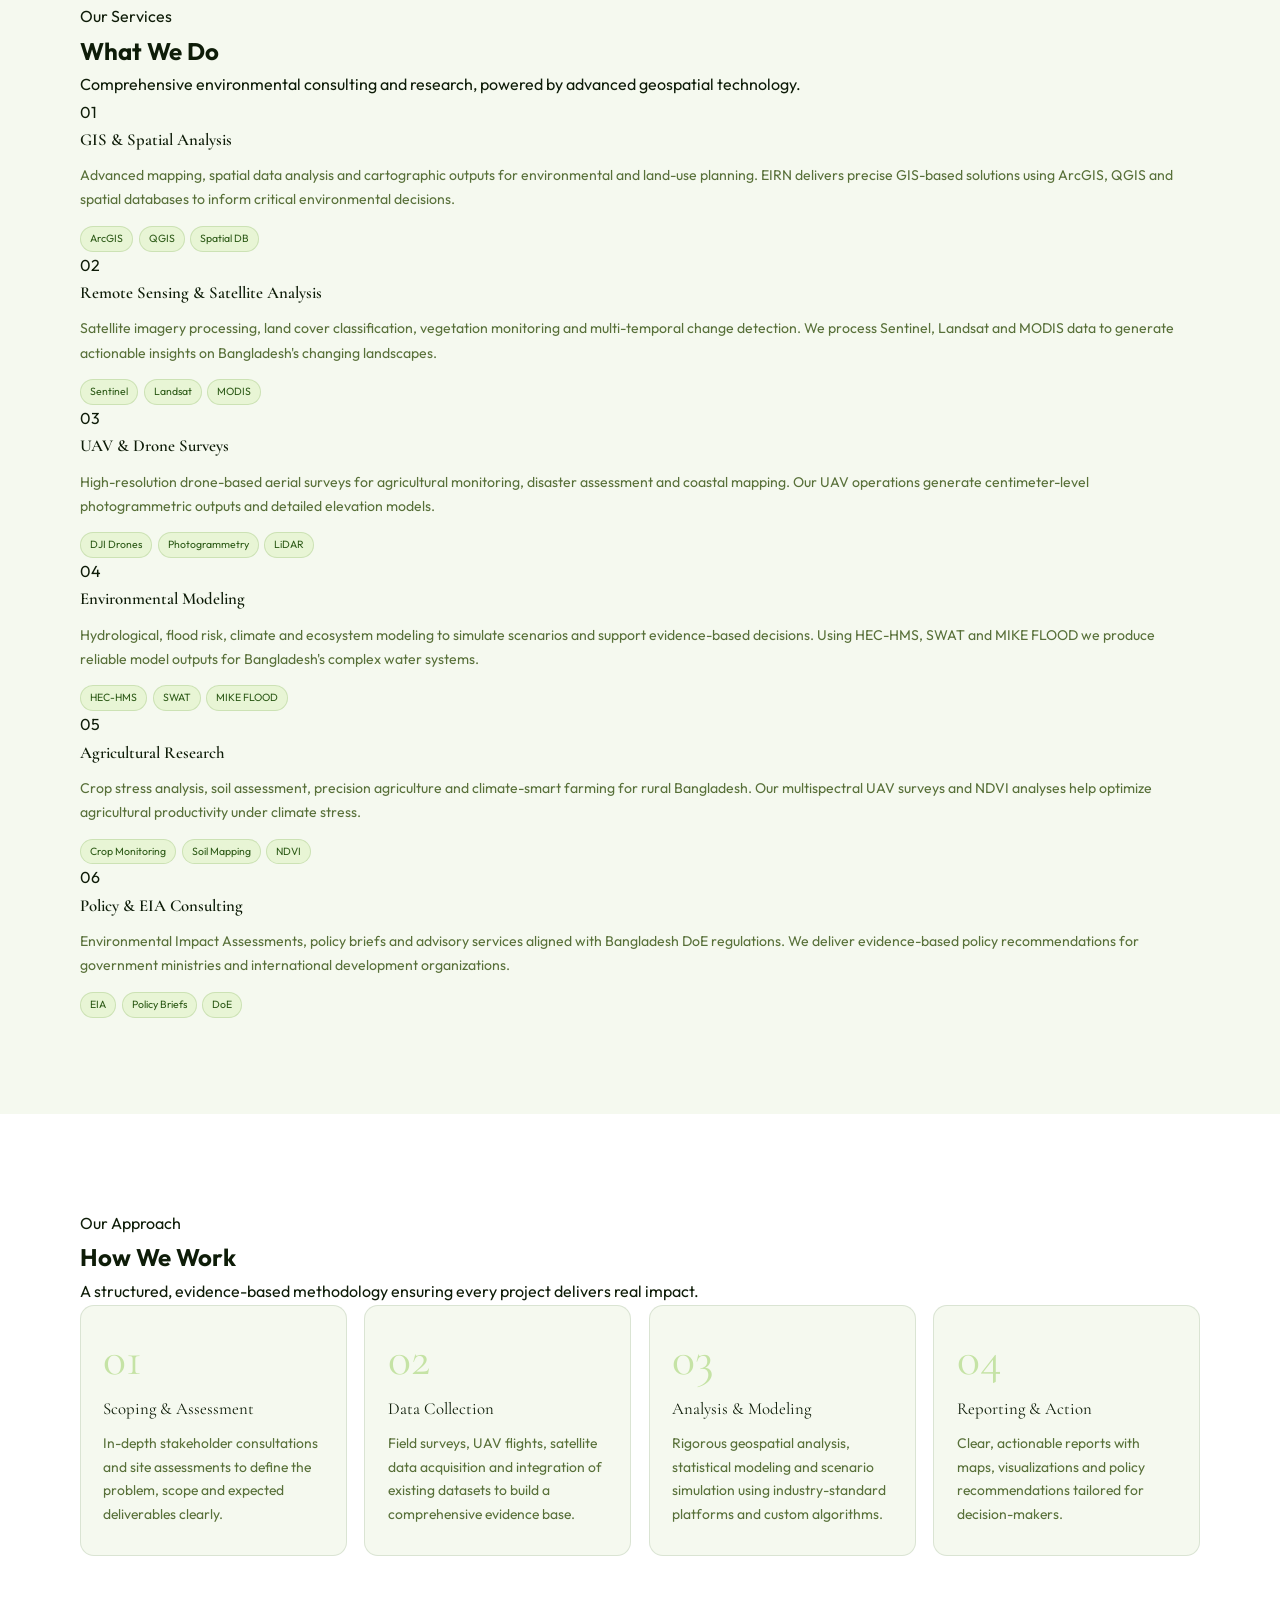
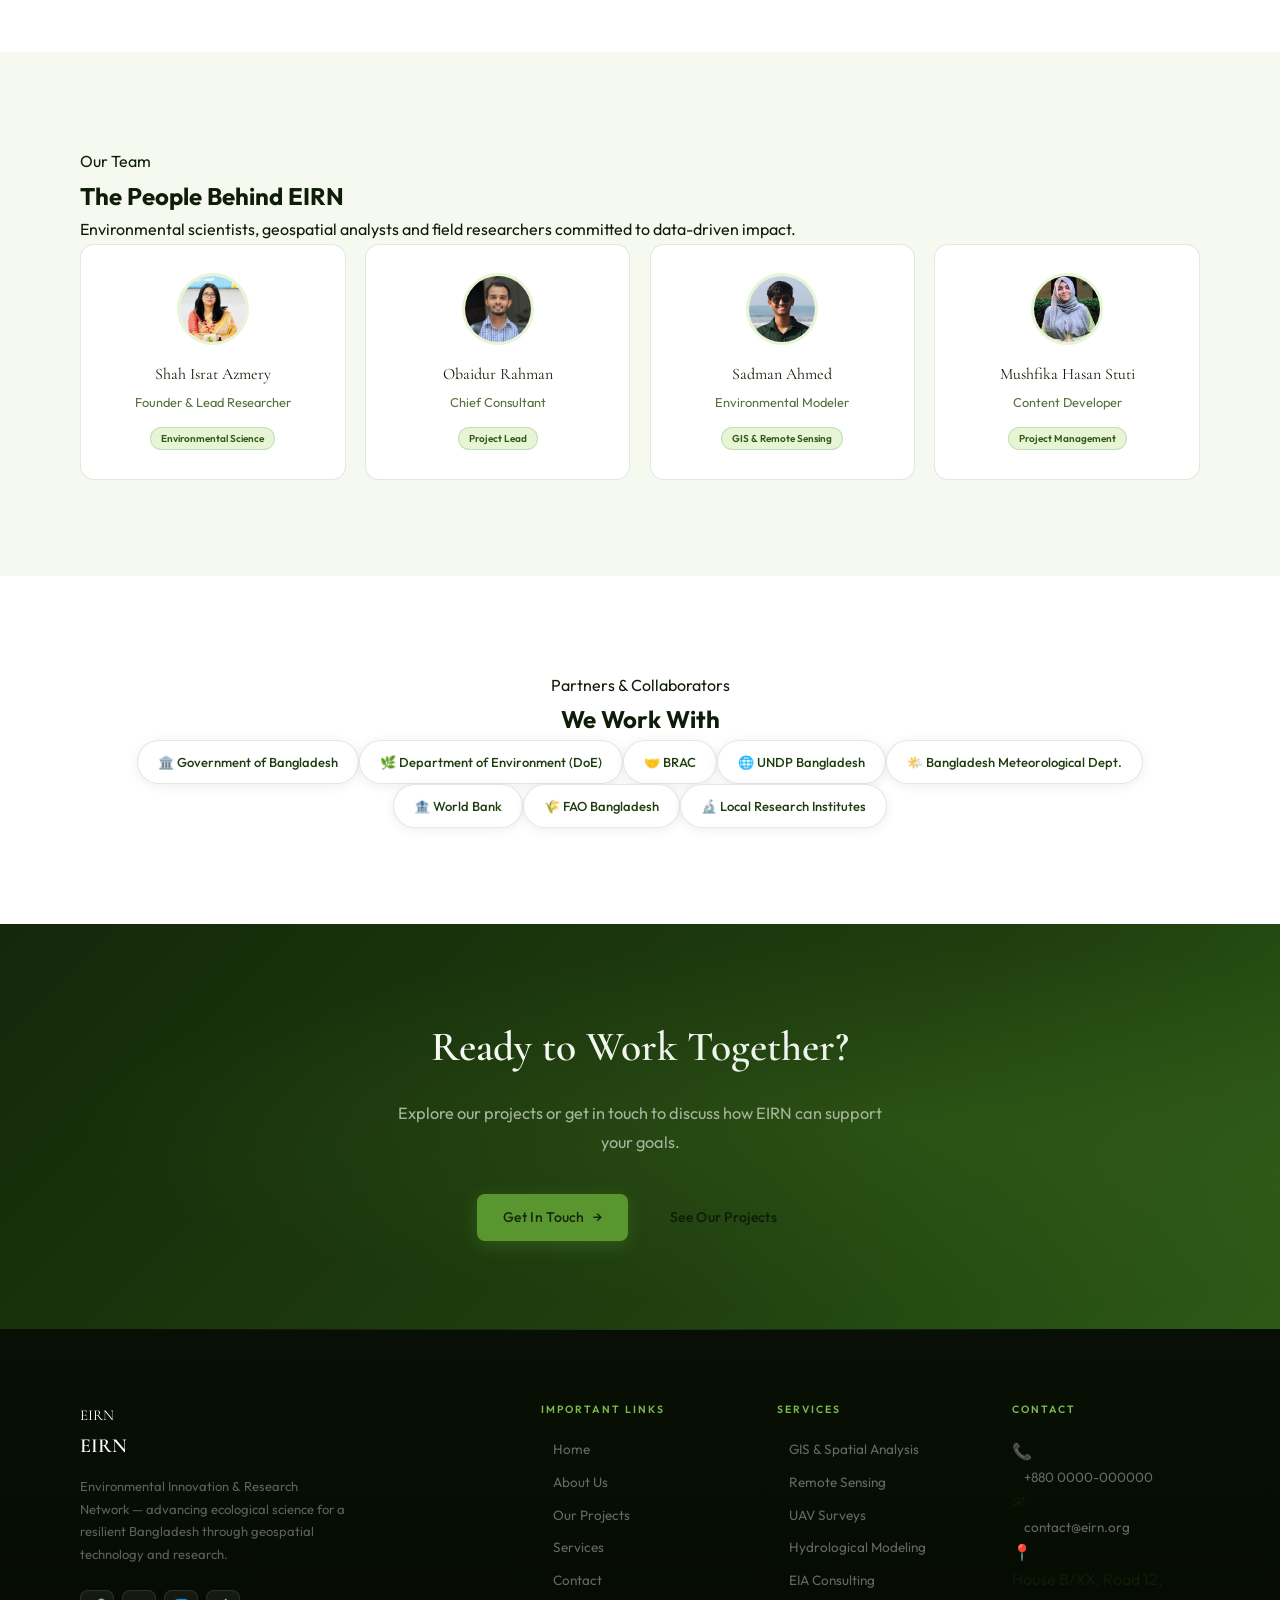
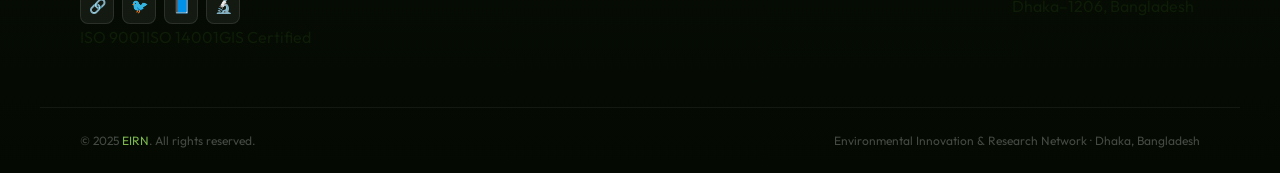
==== commit cc3ba79e: "Update about.html" ====
--- a/about.html
+++ b/about.html
@@ -9,160 +9,192 @@
 <link rel="stylesheet" href="style.css"/>
 <style>
 #mission{background:var(--white)}
-.ms-grid{display:grid;grid-template-columns:1fr 1fr;gap:5rem;align-items:start}
-.ms-text p{color:var(--mid);font-size:.98rem;line-height:1.85;margin-bottom:1.1rem}
-.val-list{display:flex;flex-direction:column;gap:.9rem;margin-top:.5rem}
-.val-item{display:flex;gap:1rem;align-items:flex-start;background:var(--off);border:1px solid var(--border);border-radius:12px;padding:1.1rem 1.2rem;transition:border-color .25s,transform .25s,box-shadow .25s}
-.val-item:hover{border-color:var(--g300);transform:translateX(5px);box-shadow:var(--sh-sm)}
-.val-ico{font-size:22px;flex-shrink:0}
-.val-t{font-weight:600;font-size:.93rem;color:var(--dark);margin-bottom:.2rem}
-.val-d{font-size:.85rem;color:var(--muted);line-height:1.6}
-.stats-band{background:linear-gradient(135deg,var(--g800),var(--g700) 60%,var(--g600));padding:4.5rem 0;position:relative;overflow:hidden}
-.stats-band::before{content:'';position:absolute;inset:0;background:radial-gradient(ellipse at 30% 50%,rgba(255,255,255,.04) 0%,transparent 55%),radial-gradient(ellipse at 70% 50%,rgba(90,150,48,.12) 0%,transparent 55%);pointer-events:none}
-.stats-inner{display:grid;grid-template-columns:repeat(4,1fr);position:relative;z-index:1}
-.sb-item{text-align:center;padding:2rem 1.5rem;border-right:1px solid rgba(255,255,255,.08);transition:background .25s}
-.sb-item:hover{background:rgba(255,255,255,.04)}
-.sb-item:last-child{border:none}
-.sb-n{font-family:var(--ff-d);font-size:3rem;font-weight:600;color:var(--g200);line-height:1;display:block;margin-bottom:.4rem}
-.sb-l{font-size:13px;color:rgba(255,255,255,.5);letter-spacing:.3px}
-#services{background:var(--off)}
-.sv-grid{display:grid;grid-template-columns:repeat(3,1fr);gap:1.4rem}
-#tools{background:var(--g850);position:relative;overflow:hidden}
-#tools::before{content:'';position:absolute;inset:0;background-image:linear-gradient(rgba(255,255,255,.025) 1px,transparent 1px),linear-gradient(90deg,rgba(255,255,255,.025) 1px,transparent 1px);background-size:50px 50px;pointer-events:none}
-#tools .s-title{color:#fff}
-#tools .label{color:var(--g300)}
-#tools .label::before{background:var(--g300)}
-#tools .s-sub{color:rgba(255,255,255,.55)}
-.tools-grid{display:grid;grid-template-columns:repeat(5,1fr);gap:.9rem;margin-top:2.5rem}
+.ms-grid{display:grid;grid-template-columns:1fr 1fr;gap:4.5rem;align-items:start}
+.ms-text p{color:var(--mid);font-size:.97rem;line-height:1.88;margin-bottom:1rem}
+#services-detail{background:var(--off)}
 #approach{background:var(--white)}
-.ap-grid{display:grid;grid-template-columns:repeat(4,1fr);gap:1.3rem}
-.ap-card{background:var(--off);border:1px solid var(--border);border-radius:var(--r);padding:1.9rem 1.5rem;position:relative;overflow:hidden;transition:transform .3s,box-shadow .3s,border-color .3s}
-.ap-card:hover{transform:translateY(-5px);box-shadow:var(--sh-lg);border-color:var(--border2)}
-.ap-n{font-family:var(--ff-d);font-size:3.5rem;font-weight:700;color:var(--g100);line-height:1;margin-bottom:.9rem;user-select:none}
-.ap-t{font-family:var(--ff-d);font-size:1.05rem;font-weight:600;color:var(--dark);margin-bottom:.5rem}
+.ap-grid{display:grid;grid-template-columns:repeat(4,1fr);gap:1.1rem}
+.ap-card{background:var(--off);border:1px solid var(--border);border-radius:var(--r);padding:1.8rem 1.4rem;position:relative;overflow:hidden;transition:transform .3s,box-shadow .3s,border-color .3s}
+.ap-card:hover{transform:translateY(-4px);box-shadow:var(--sh-md);border-color:var(--border2)}
+.ap-n{font-family:var(--ff-d);font-size:3rem;font-weight:400;color:var(--g100);line-height:1;margin-bottom:.8rem;user-select:none}
+.ap-t{font-family:var(--ff-d);font-size:1.05rem;font-weight:400;color:var(--dark);margin-bottom:.5rem}
 .ap-d{font-size:.87rem;color:var(--muted);line-height:1.7}
 .ap-line{position:absolute;bottom:0;left:0;right:0;height:3px;background:linear-gradient(90deg,var(--g500),var(--g300));transform:scaleX(0);transform-origin:left;transition:transform .4s var(--ease)}
 .ap-card:hover .ap-line{transform:scaleX(1)}
 #team{background:var(--off)}
-.team-grid{display:grid;grid-template-columns:repeat(4,1fr);gap:1.4rem}
-.tm-card{background:var(--white);border:1px solid var(--border);border-radius:var(--r);padding:1.9rem 1.5rem;text-align:center;transition:transform .3s,box-shadow .3s,border-color .3s}
-.tm-card:hover{transform:translateY(-5px);box-shadow:var(--sh-lg);border-color:var(--border2)}
-.tm-av{width:70px;height:70px;border-radius:50%;background:var(--g700);margin:0 auto 1.1rem;display:flex;align-items:center;justify-content:center;font-family:var(--ff-d);font-size:24px;font-weight:700;color:var(--g100);overflow:hidden;transition:transform .3s;border:3px solid var(--g50)}
-.tm-card:hover .tm-av{transform:scale(1.06) rotate(-3deg)}
+.team-grid{display:grid;grid-template-columns:repeat(4,1fr);gap:1.2rem}
+.tm-card{background:var(--white);border:1px solid var(--border);border-radius:var(--r);padding:1.8rem 1.4rem;text-align:center;transition:transform .3s,box-shadow .3s,border-color .3s;box-shadow:var(--sh-xs)}
+.tm-card:hover{transform:translateY(-4px);box-shadow:var(--sh-md);border-color:var(--border2)}
+.tm-av{width:72px;height:72px;border-radius:50%;background:var(--g700);margin:0 auto 1rem;display:flex;align-items:center;justify-content:center;font-family:var(--ff-d);font-size:22px;color:var(--g100);overflow:hidden;border:3px solid var(--g50);transition:transform .3s}
+.tm-card:hover .tm-av{transform:scale(1.06)}
 .tm-av img{width:100%;height:100%;object-fit:cover}
-.tm-n{font-family:var(--ff-d);font-size:1.05rem;font-weight:600;color:var(--dark);margin-bottom:.25rem}
-.tm-r{font-size:.82rem;color:var(--muted);margin-bottom:.6rem}
-.tm-tag{display:inline-block;font-size:10.5px;background:var(--g50);color:var(--g600);padding:3px 11px;border-radius:100px;border:1px solid rgba(90,150,48,.22)}
-#partners{background:var(--white);text-align:center}
-.pills-row{display:flex;flex-wrap:wrap;gap:.7rem;justify-content:center;margin-top:2.5rem}
-@keyframes fadeHero{from{opacity:0;transform:translateY(14px)}to{opacity:1;transform:none}}
-@media(max-width:960px){.ms-grid{grid-template-columns:1fr;gap:2.5rem}.sv-grid{grid-template-columns:1fr 1fr}.tools-grid{grid-template-columns:repeat(3,1fr)}.ap-grid{grid-template-columns:1fr 1fr}.team-grid{grid-template-columns:repeat(2,1fr)}.stats-inner{grid-template-columns:repeat(2,1fr)}}
-@media(max-width:600px){.sv-grid{grid-template-columns:1fr}.tools-grid{grid-template-columns:repeat(2,1fr)}.ap-grid{grid-template-columns:1fr}.team-grid{grid-template-columns:1fr 1fr}}
+.tm-n{font-family:var(--ff-d);font-size:1rem;font-weight:400;color:var(--dark);margin-bottom:.2rem}
+.tm-r{font-size:.8rem;color:var(--muted);margin-bottom:.6rem}
+.tm-tag{display:inline-block;font-size:10px;background:var(--g50);color:var(--g600);padding:2px 10px;border-radius:100px;border:1px solid rgba(41,138,61,.2);font-weight:600}
+#partners-sec{background:var(--white);text-align:center}
+.stats-band{background:linear-gradient(135deg,var(--g700) 0%,var(--g600) 50%,var(--g500) 100%);padding:4rem 0;position:relative;overflow:hidden}
+.stats-inner{display:grid;grid-template-columns:repeat(4,1fr);position:relative;z-index:1}
+.sb-item{text-align:center;padding:1.5rem 1rem;border-right:1px solid rgba(255,255,255,.1);transition:background .2s}
+.sb-item:last-child{border:none}
+.sb-item:hover{background:rgba(255,255,255,.04)}
+.sb-n{font-family:var(--ff-d);font-size:2.8rem;font-weight:400;color:#fff;line-height:1;display:block;margin-bottom:.3rem}
+.sb-l{font-size:12.5px;color:rgba(255,255,255,.55)}
+@media(max-width:900px){.ms-grid{grid-template-columns:1fr}.ap-grid{grid-template-columns:1fr 1fr}.team-grid{grid-template-columns:repeat(2,1fr)}.stats-inner{grid-template-columns:repeat(2,1fr)}}
+@media(max-width:500px){.ap-grid{grid-template-columns:1fr}.team-grid{grid-template-columns:1fr 1fr}}
 </style>
 </head>
 <body>
-<div id="cur"></div><div id="cur-r"></div>
+<!-- TOP BAR -->
+<div class="topbar">
+  <div class="topbar-in">
+    <div class="topbar-contact">
+      <a href="mailto:contact@eirn.org"><span class="tbi">✉</span> contact@eirn.org</a>
+      <a href="tel:+880000000000"><span class="tbi">📞</span> +880 0000-000000</a>
+      <a href="index.html"><span class="tbi">📍</span> Dhaka, Bangladesh</a>
+    </div>
+    <div class="topbar-social">
+      <a href="#" title="LinkedIn">🔗</a><a href="#" title="Facebook">📘</a><a href="#" title="ResearchGate">🔬</a>
+    </div>
+  </div>
+</div>
+<!-- NAV -->
 <nav>
   <div class="nav-in">
     <a class="nav-brand" href="index.html">
       <div class="nav-logo"><img src="images/logo.png" alt="EIRN" loading="lazy" onerror="this.style.display='none';this.parentElement.innerHTML='<span class=nav-logo-fb>EI</span>'"/></div>
-      <div class="nav-nm"><span class="nav-nm-m">EIRN</span><span class="nav-nm-s">Environmental Innovation and Research Network</span></div>
+      <div><span class="nav-nm-m">EIRN</span><span class="nav-nm-s">Environmental Innovation & Research Network</span></div>
     </a>
     <button class="nav-tog" aria-label="Menu" aria-expanded="false"><span></span><span></span><span></span></button>
-    <ul class="nav-links">
-      <li><a href="index.html">Home</a></li><li><a href="about.html">About</a></li><li><a href="projects.html">Projects</a></li><li><a href="contact.html">Contact</a></li>
+    <ul class="nav-menu">
+      <li><a href="index.html">Home</a></li>
+      <li><a href="about.html" class="active">About Us <span class="chev">▾</span></a>
+        <div class="dropdown"><a href="about.html">The Organization</a><a href="about.html#mission">Mission & Vision</a><a href="about.html#team">Meet the Team</a><a href="about.html#partners-sec">Our Partners</a><a href="contact.html">Contact Us</a></div>
+      </li>
+      <li><a href="projects.html">Divisions <span class="chev">▾</span></a>
+        <div class="dropdown"><a href="projects.html">Environment</a><a href="projects.html">Hydrology</a><a href="projects.html">Urban Environment</a><a href="projects.html">Agriculture</a><a href="projects.html">GIS & Remote Sensing</a></div>
+      </li>
+      <li><a href="projects.html">Projects <span class="chev">▾</span></a>
+        <div class="dropdown"><a href="projects.html">Ongoing Projects</a><a href="projects.html">Completed Projects</a></div>
+      </li>
+      <li><a href="about.html#services-detail">Our Services</a></li>
       <li><a href="contact.html" class="ncta">Work With Us</a></li>
     </ul>
   </div>
 </nav>
+
+<!-- PAGE HERO -->
 <div class="ph">
   <canvas id="ph-canvas"></canvas>
   <div class="ph-ov"></div>
   <div class="container ph-in">
-    <div class="label" style="justify-content:center;color:var(--g200)"><span></span>About EIRN</div>
-    <h1 style="animation:fadeHero .7s ease both .2s;opacity:0">Who We Are</h1>
-    <p style="animation:fadeHero .7s ease both .38s;opacity:0">A multidisciplinary team of environmental scientists and geospatial experts committed to data-driven solutions for Bangladesh.</p>
+    <div class="ph-breadcrumb"><a href="index.html">Home</a><span>›</span><span style="color:rgba(255,255,255,.7)">About Us</span></div>
+    <h1>Who We Are</h1>
+    <p>A multidisciplinary team of environmental scientists and geospatial experts committed to data-driven solutions for Bangladesh.</p>
   </div>
 </div>
-<section id="mission"><div class="container"><div class="ms-grid">
-  <div class="rv-l">
-    <div class="label">Our Mission</div>
-    <h2 class="s-title">Science at the Service of the Environment</h2>
-    <p>The Environmental Innovation and Research Network (EIRN) was founded with a singular purpose: to apply rigorous environmental science and cutting-edge geospatial technology toward solving Bangladesh's most pressing ecological and agricultural challenges.</p>
-    <p>We operate at the intersection of research and practice — conducting peer-reviewed studies while simultaneously delivering actionable consulting services to government bodies, NGOs, development partners and the private sector.</p>
-    <p>Bangladesh's unique geography — vast river delta systems, coastal mangroves, agricultural plains and rapidly urbanizing cities — demands innovative, locally-grounded environmental solutions. EIRN was built precisely to meet that demand.</p>
-  </div>
-  <div class="rv-r">
-    <h3 style="font-family:var(--ff-d);font-size:1.2rem;color:var(--dark);margin-bottom:1.2rem;font-weight:600">Our Core Values</h3>
-    <div class="val-list">
-      <div class="val-item"><div class="val-ico">🔬</div><div><div class="val-t">Scientific Rigor</div><div class="val-d">Every project is grounded in robust methodology and peer-reviewed best practices.</div></div></div>
-      <div class="val-item"><div class="val-ico">🤝</div><div><div class="val-t">Collaborative Impact</div><div class="val-d">Real change happens through partnerships with communities, institutions and policymakers.</div></div></div>
-      <div class="val-item"><div class="val-ico">🌱</div><div><div class="val-t">Sustainability First</div><div class="val-d">Long-term ecological resilience guides every recommendation we make.</div></div></div>
-      <div class="val-item"><div class="val-ico">💡</div><div><div class="val-t">Innovation</div><div class="val-d">We embrace emerging tools — from GeoAI to UAV — to push the frontier of environmental science.</div></div></div>
-      <div class="val-item"><div class="val-ico">🇧🇩</div><div><div class="val-t">Local Expertise</div><div class="val-d">Deep knowledge of Bangladesh's ecological, social and regulatory context drives our approach.</div></div></div>
-    </div>
-  </div>
-</div></div></section>
-<div class="stats-band"><div class="container stats-inner stag">
-  <div class="sb-item"><span class="sb-n"><span class="counter" data-target="20" data-suffix="+">20+</span></span><div class="sb-l">Research Projects</div></div>
-  <div class="sb-item"><span class="sb-n"><span class="counter" data-target="10" data-suffix="+">10+</span></span><div class="sb-l">Partner Organizations</div></div>
-  <div class="sb-item"><span class="sb-n"><span class="counter" data-target="5" data-suffix="+">5+</span></span><div class="sb-l">Years of Excellence</div></div>
-  <div class="sb-item"><span class="sb-n"><span class="counter" data-target="6">6</span></span><div class="sb-l">Core Service Areas</div></div>
-</div></div>
-<section id="services"><div class="container">
-  <div class="s-head rv"><div class="label">Our Services</div><h2 class="s-title">What We Do</h2><p class="s-sub">Comprehensive environmental consulting and research, powered by advanced geospatial technology.</p></div>
-  <div class="sv-grid stag">
-    <div class="sv-card tilt"><div class="sv-ico">🗺️</div><div class="sv-title">GIS & Spatial Analysis</div><p class="sv-desc">Advanced mapping, spatial data analysis and cartographic outputs for environmental and land-use planning.</p><div class="sv-tags"><span class="sv-tag">ArcGIS</span><span class="sv-tag">QGIS</span><span class="sv-tag">Spatial DB</span></div></div>
-    <div class="sv-card tilt"><div class="sv-ico">🛰️</div><div class="sv-title">Remote Sensing</div><p class="sv-desc">Satellite imagery processing, land cover classification, vegetation monitoring and change detection.</p><div class="sv-tags"><span class="sv-tag">Sentinel</span><span class="sv-tag">Landsat</span><span class="sv-tag">MODIS</span></div></div>
-    <div class="sv-card tilt"><div class="sv-ico">🚁</div><div class="sv-title">UAV & Drone Surveys</div><p class="sv-desc">High-resolution aerial surveys for agricultural monitoring, post-disaster assessment and 3D terrain modeling.</p><div class="sv-tags"><span class="sv-tag">DJI Drones</span><span class="sv-tag">Photogrammetry</span><span class="sv-tag">LiDAR</span></div></div>
-    <div class="sv-card tilt"><div class="sv-ico">🌊</div><div class="sv-title">Environmental Modeling</div><p class="sv-desc">Hydrological, flood risk, climate and ecosystem modeling to support evidence-based decision-making.</p><div class="sv-tags"><span class="sv-tag">HEC-HMS</span><span class="sv-tag">SWAT</span><span class="sv-tag">MIKE FLOOD</span></div></div>
-    <div class="sv-card tilt"><div class="sv-ico">🌾</div><div class="sv-title">Agricultural Research</div><p class="sv-desc">Crop stress analysis, soil assessment, precision agriculture and climate-smart farming recommendations.</p><div class="sv-tags"><span class="sv-tag">Crop Monitoring</span><span class="sv-tag">Soil Mapping</span><span class="sv-tag">NDVI</span></div></div>
-    <div class="sv-card tilt"><div class="sv-ico">📋</div><div class="sv-title">Policy & EIA Consulting</div><p class="sv-desc">Environmental Impact Assessments, policy briefs and government advisory aligned with Bangladesh DoE.</p><div class="sv-tags"><span class="sv-tag">EIA</span><span class="sv-tag">Policy Briefs</span><span class="sv-tag">DoE</span></div></div>
-  </div>
-</div></section>
-<section id="tools"><div class="container">
-  <div class="rv"><div class="label">Technologies</div><h2 class="s-title">Our Technical Toolkit</h2><p class="s-sub">State-of-the-art platforms for precision environmental intelligence.</p></div>
-  <div class="tools-grid stag">
-    <div class="tc"><div class="tc-ico">🗺️</div><div class="tc-n">ArcGIS / QGIS</div></div><div class="tc"><div class="tc-ico">🛰️</div><div class="tc-n">Google Earth Engine</div></div><div class="tc"><div class="tc-ico">🚁</div><div class="tc-n">UAV / DJI Drones</div></div><div class="tc"><div class="tc-ico">🌊</div><div class="tc-n">HEC-HMS / RAS</div></div><div class="tc"><div class="tc-ico">🌿</div><div class="tc-n">ENVI / ERDAS</div></div><div class="tc"><div class="tc-ico">🤖</div><div class="tc-n">GeoAI / ML</div></div><div class="tc"><div class="tc-ico">📡</div><div class="tc-n">Sentinel / Landsat</div></div><div class="tc"><div class="tc-ico">🌍</div><div class="tc-n">SNAP / SARscape</div></div><div class="tc"><div class="tc-ico">🐍</div><div class="tc-n">Python / R</div></div><div class="tc"><div class="tc-ico">☁️</div><div class="tc-n">Cloud GIS</div></div>
-  </div>
-</div></section>
-<section id="approach"><div class="container">
-  <div class="s-head rv"><div class="label">Our Approach</div><h2 class="s-title">How We Work</h2><p class="s-sub">A structured, evidence-based methodology ensuring every project delivers real impact.</p></div>
-  <div class="ap-grid stag">
-    <div class="ap-card"><div class="ap-n">01</div><div class="ap-t">Scoping & Assessment</div><p class="ap-d">In-depth stakeholder consultations and site assessments to define the problem, scope and expected deliverables clearly.</p><div class="ap-line"></div></div>
-    <div class="ap-card"><div class="ap-n">02</div><div class="ap-t">Data Collection</div><p class="ap-d">Field surveys, UAV flights, satellite data acquisition and integration of existing datasets to build a comprehensive evidence base.</p><div class="ap-line"></div></div>
-    <div class="ap-card"><div class="ap-n">03</div><div class="ap-t">Analysis & Modeling</div><p class="ap-d">Rigorous geospatial analysis, statistical modeling and scenario simulation using industry-standard platforms and custom algorithms.</p><div class="ap-line"></div></div>
-    <div class="ap-card"><div class="ap-n">04</div><div class="ap-t">Reporting & Action</div><p class="ap-d">Clear, actionable reports with maps, visualizations and policy recommendations tailored for decision-makers.</p><div class="ap-line"></div></div>
-  </div>
-</div></section>
-<section id="team"><div class="container">
-  <div class="s-head rv"><div class="label">Our Team</div><h2 class="s-title">The People Behind EIRN</h2><p class="s-sub">Environmental scientists, geospatial analysts and field researchers committed to data-driven impact.</p></div>
-  <div class="team-grid stag">
-    <div class="tm-card"><div class="tm-av"><img src="images/team1.jpg" alt="Shah Israt Azmery" loading="lazy" onerror="this.parentElement.textContent='OI'"/></div><div class="tm-n">Shah Israt Azmery</div><div class="tm-r">Founder & Lead Researcher</div><div class="tm-tag">Environmental Science</div></div>
-    <div class="tm-card"><div class="tm-av" style="background:var(--g600)"><img src="images/team2.jpg" alt="Obaidur Rahman" loading="lazy" onerror="this.parentElement.textContent='SR'"/></div><div class="tm-n">Obaidur Rahman</div><div class="tm-r">Chief Consultant</div><div class="tm-tag">Project Lead</div></div>
-    <div class="tm-card"><div class="tm-av" style="background:var(--g500)"><img src="images/team3.jpg" alt="Sadman Ahmed" loading="lazy" onerror="this.parentElement.textContent='TH'"/></div><div class="tm-n">Sadman Ahmed</div><div class="tm-r">Environmental Modeler</div><div class="tm-tag">GIS and Remote Sensing</div></div>
-    <div class="tm-card"><div class="tm-av" style="background:var(--g700)"><img src="images/team4.jpg" alt="Mushfika Hasan Stuti" loading="lazy" onerror="this.parentElement.textContent='NK'"/></div><div class="tm-n">Mushfika Hasan Stuti</div><div class="tm-r">Content Developer</div><div class="tm-tag">Project Management</div></div>
-  </div>
-</div></section>
-<section id="partners"><div class="container">
-  <div class="rv"><div class="label" style="justify-content:center">Partners & Collaborators</div><h2 class="s-title" style="text-align:center">We Work With</h2></div>
-  <div class="pills-row rv">
-    <div class="pill">🏛️ Government of Bangladesh</div><div class="pill">🌿 Department of Environment (DoE)</div><div class="pill">🤝 BRAC</div><div class="pill">🌐 UNDP Bangladesh</div><div class="pill">🌤️ Bangladesh Meteorological Dept.</div><div class="pill">🏦 World Bank</div><div class="pill">🌾 FAO Bangladesh</div><div class="pill">🔬 Local Research Institutes</div>
-  </div>
-</div></section>
-<div class="cta-band"><div class="container rv"><h2>Ready to Work Together?</h2><p>Explore our projects or get in touch to discuss how EIRN can support your goals.</p><div class="cta-acts"><a href="contact.html" class="btn btn-p">Get In Touch <span class="arr">→</span></a><a href="projects.html" class="btn btn-gh">See Our Projects</a></div></div></div>
+
+<!-- MISSION -->
+<section id="mission">
+  <div class="container">
+    <div class="ms-grid">
+      <div class="rv-l">
+        <div class="sec-label">Our Mission</div>
+        <h2 class="sec-title">Science at the Service of the Environment</h2>
+        <div class="ms-text">
+          <p>The Environmental Innovation and Research Network (EIRN) was founded with a singular purpose: to apply rigorous environmental science and cutting-edge geospatial technology toward solving Bangladesh's most pressing ecological and agricultural challenges.</p>
+          <p>We operate at the intersection of research and practice — conducting peer-reviewed studies while simultaneously delivering actionable consulting services to government bodies, NGOs, development partners and the private sector.</p>
+          <p>Bangladesh's unique geography — vast river delta systems, coastal mangroves, agricultural plains and rapidly urbanizing cities — demands innovative, locally-grounded environmental solutions. EIRN was built precisely to meet that demand.</p>
+        </div>
+        <a href="contact.html" class="btn btn-p" style="margin-top:1.5rem">Work With Us <span class="arr">→</span></a>
+      </div>
+      <div class="rv-r">
+        <h3 style="font-family:var(--ff-d);font-size:1.15rem;color:var(--dark);margin-bottom:1.1rem;font-weight:400">Our Core Values</h3>
+        <div style="display:flex;flex-direction:column;gap:.7rem">
+          <div class="val-item"><div class="val-ico">🔬</div><div><div class="val-t">Scientific Rigor</div><div class="val-d">Every project is grounded in robust methodology and peer-reviewed best practices.</div></div></div>
+          <div class="val-item"><div class="val-ico">🤝</div><div><div class="val-t">Collaborative Impact</div><div class="val-d">Real change happens through partnerships with communities, institutions and policymakers.</div></div></div>
+          <div class="val-item"><div class="val-ico">🌱</div><div><div class="val-t">Sustainability First</div><div class="val-d">Long-term ecological resilience guides every recommendation we make.</div></div></div>
+          <div class="val-item"><div class="val-ico">💡</div><div><div class="val-t">Innovation</div><div class="val-d">We embrace GeoAI, UAVs, and emerging tools to push the frontier of environmental science.</div></div></div>
+          <div class="val-item"><div class="val-ico">🇧🇩</div><div><div class="val-t">Local Expertise</div><div class="val-d">Deep knowledge of Bangladesh's ecological, social and regulatory context drives our approach.</div></div></div>
+        </div>
+      </div>
+    </div>
+  </div>
+</section>
+
+<!-- STATS -->
+<div class="stats-band">
+  <div class="container stats-inner stag">
+    <div class="sb-item"><span class="sb-n"><span class="counter" data-target="20" data-suffix="+">20+</span></span><div class="sb-l">Research Projects</div></div>
+    <div class="sb-item"><span class="sb-n"><span class="counter" data-target="10" data-suffix="+">10+</span></span><div class="sb-l">Partner Organizations</div></div>
+    <div class="sb-item"><span class="sb-n"><span class="counter" data-target="5" data-suffix="+">5+</span></span><div class="sb-l">Years of Excellence</div></div>
+    <div class="sb-item"><span class="sb-n"><span class="counter" data-target="6">6</span></span><div class="sb-l">Core Service Areas</div></div>
+  </div>
+</div>
+
+<!-- SERVICES DETAIL -->
+<section id="services-detail">
+  <div class="container">
+    <div class="sec-head rv"><div class="sec-label">Our Services</div><h2 class="sec-title">What We Do</h2><p class="sec-sub">Comprehensive environmental consulting and research, powered by advanced geospatial technology.</p></div>
+    <div class="sv-list stag">
+      <div class="sv-item"><div class="sv-num">01</div><div><div class="sv-title">GIS & Spatial Analysis</div><p class="sv-desc">Advanced mapping, spatial data analysis and cartographic outputs for environmental and land-use planning. EIRN delivers precise GIS-based solutions using ArcGIS, QGIS and spatial databases to inform critical environmental decisions.</p><div class="sv-tags"><span class="sv-tag">ArcGIS</span><span class="sv-tag">QGIS</span><span class="sv-tag">Spatial DB</span></div></div></div>
+      <div class="sv-item"><div class="sv-num">02</div><div><div class="sv-title">Remote Sensing & Satellite Analysis</div><p class="sv-desc">Satellite imagery processing, land cover classification, vegetation monitoring and multi-temporal change detection. We process Sentinel, Landsat and MODIS data to generate actionable insights on Bangladesh's changing landscapes.</p><div class="sv-tags"><span class="sv-tag">Sentinel</span><span class="sv-tag">Landsat</span><span class="sv-tag">MODIS</span></div></div></div>
+      <div class="sv-item"><div class="sv-num">03</div><div><div class="sv-title">UAV & Drone Surveys</div><p class="sv-desc">High-resolution drone-based aerial surveys for agricultural monitoring, disaster assessment and coastal mapping. Our UAV operations generate centimeter-level photogrammetric outputs and detailed elevation models.</p><div class="sv-tags"><span class="sv-tag">DJI Drones</span><span class="sv-tag">Photogrammetry</span><span class="sv-tag">LiDAR</span></div></div></div>
+      <div class="sv-item"><div class="sv-num">04</div><div><div class="sv-title">Environmental Modeling</div><p class="sv-desc">Hydrological, flood risk, climate and ecosystem modeling to simulate scenarios and support evidence-based decisions. Using HEC-HMS, SWAT and MIKE FLOOD we produce reliable model outputs for Bangladesh's complex water systems.</p><div class="sv-tags"><span class="sv-tag">HEC-HMS</span><span class="sv-tag">SWAT</span><span class="sv-tag">MIKE FLOOD</span></div></div></div>
+      <div class="sv-item"><div class="sv-num">05</div><div><div class="sv-title">Agricultural Research</div><p class="sv-desc">Crop stress analysis, soil assessment, precision agriculture and climate-smart farming for rural Bangladesh. Our multispectral UAV surveys and NDVI analyses help optimize agricultural productivity under climate stress.</p><div class="sv-tags"><span class="sv-tag">Crop Monitoring</span><span class="sv-tag">Soil Mapping</span><span class="sv-tag">NDVI</span></div></div></div>
+      <div class="sv-item"><div class="sv-num">06</div><div><div class="sv-title">Policy & EIA Consulting</div><p class="sv-desc">Environmental Impact Assessments, policy briefs and advisory services aligned with Bangladesh DoE regulations. We deliver evidence-based policy recommendations for government ministries and international development organizations.</p><div class="sv-tags"><span class="sv-tag">EIA</span><span class="sv-tag">Policy Briefs</span><span class="sv-tag">DoE</span></div></div></div>
+    </div>
+  </div>
+</section>
+
+<!-- APPROACH -->
+<section id="approach">
+  <div class="container">
+    <div class="sec-head rv"><div class="sec-label">Our Approach</div><h2 class="sec-title">How We Work</h2><p class="sec-sub">A structured, evidence-based methodology ensuring every project delivers real impact.</p></div>
+    <div class="ap-grid stag">
+      <div class="ap-card"><div class="ap-n">01</div><div class="ap-t">Scoping & Assessment</div><p class="ap-d">In-depth stakeholder consultations and site assessments to define the problem, scope and expected deliverables clearly.</p><div class="ap-line"></div></div>
+      <div class="ap-card"><div class="ap-n">02</div><div class="ap-t">Data Collection</div><p class="ap-d">Field surveys, UAV flights, satellite data acquisition and integration of existing datasets to build a comprehensive evidence base.</p><div class="ap-line"></div></div>
+      <div class="ap-card"><div class="ap-n">03</div><div class="ap-t">Analysis & Modeling</div><p class="ap-d">Rigorous geospatial analysis, statistical modeling and scenario simulation using industry-standard platforms and custom algorithms.</p><div class="ap-line"></div></div>
+      <div class="ap-card"><div class="ap-n">04</div><div class="ap-t">Reporting & Action</div><p class="ap-d">Clear, actionable reports with maps, visualizations and policy recommendations tailored for decision-makers.</p><div class="ap-line"></div></div>
+    </div>
+  </div>
+</section>
+
+<!-- TEAM -->
+<section id="team" style="background:var(--off)">
+  <div class="container">
+    <div class="sec-head rv"><div class="sec-label">Our Team</div><h2 class="sec-title">The People Behind EIRN</h2><p class="sec-sub">Environmental scientists, geospatial analysts and field researchers committed to data-driven impact.</p></div>
+    <div class="team-grid stag">
+      <div class="tm-card"><div class="tm-av"><img src="images/team1.jpg" alt="Shah Israt Azmery" loading="lazy" onerror="this.parentElement.textContent='SA'"/></div><div class="tm-n">Shah Israt Azmery</div><div class="tm-r">Founder & Lead Researcher</div><div class="tm-tag">Environmental Science</div></div>
+      <div class="tm-card"><div class="tm-av" style="background:var(--g600)"><img src="images/team2.jpg" alt="Obaidur Rahman" loading="lazy" onerror="this.parentElement.textContent='OR'"/></div><div class="tm-n">Obaidur Rahman</div><div class="tm-r">Chief Consultant</div><div class="tm-tag">Project Lead</div></div>
+      <div class="tm-card"><div class="tm-av" style="background:var(--g500)"><img src="images/team3.jpg" alt="Sadman Ahmed" loading="lazy" onerror="this.parentElement.textContent='SA'"/></div><div class="tm-n">Sadman Ahmed</div><div class="tm-r">Environmental Modeler</div><div class="tm-tag">GIS & Remote Sensing</div></div>
+      <div class="tm-card"><div class="tm-av" style="background:var(--g700)"><img src="images/team4.jpg" alt="Mushfika Hasan Stuti" loading="lazy" onerror="this.parentElement.textContent='MH'"/></div><div class="tm-n">Mushfika Hasan Stuti</div><div class="tm-r">Content Developer</div><div class="tm-tag">Project Management</div></div>
+    </div>
+  </div>
+</section>
+
+<!-- PARTNERS -->
+<section id="partners-sec" style="background:var(--white);text-align:center">
+  <div class="container">
+    <div class="rv"><div class="sec-label" style="justify-content:center">Partners & Collaborators</div><h2 class="sec-title">We Work With</h2></div>
+    <div class="pills-row rv">
+      <div class="pill">🏛️ Government of Bangladesh</div><div class="pill">🌿 Department of Environment (DoE)</div><div class="pill">🤝 BRAC</div><div class="pill">🌐 UNDP Bangladesh</div><div class="pill">🌤️ Bangladesh Meteorological Dept.</div><div class="pill">🏦 World Bank</div><div class="pill">🌾 FAO Bangladesh</div><div class="pill">🔬 Local Research Institutes</div>
+    </div>
+  </div>
+</section>
+
+<div class="cta-band"><div class="container rv"><h2>Ready to Work Together?</h2><p>Explore our projects or get in touch to discuss how EIRN can support your goals.</p><div class="cta-acts"><a href="contact.html" class="btn btn-p">Get In Touch <span class="arr">→</span></a><a href="projects.html" class="btn btn-w">See Our Projects</a></div></div></div>
+
 <footer>
   <div class="ft-grid">
-    <div><div class="ft-nm">EIRN</div><p class="ft-desc">Environmental Innovation & Research Network — advancing ecological science for a resilient Bangladesh through geospatial technology and research.</p><div class="ft-soc"><a href="#" title="LinkedIn">🔗</a><a href="#" title="Twitter">🐦</a><a href="#" title="Facebook">📘</a><a href="#" title="ResearchGate">🔬</a></div></div>
-    <div class="ft-col"><h4>Pages</h4><ul><li><a href="index.html">Home</a></li><li><a href="about.html">About</a></li><li><a href="projects.html">Projects</a></li><li><a href="contact.html">Contact</a></li></ul></div>
-    <div class="ft-col"><h4>Services</h4><ul><li><a href="#services">GIS & Spatial</a></li><li><a href="#services">Remote Sensing</a></li><li><a href="#services">UAV Surveys</a></li><li><a href="#services">Env. Modeling</a></li></ul></div>
-    <div class="ft-col"><h4>Contact</h4><ul><li><a href="mailto:contact@eirn.org">contact@eirn.org</a></li><li><a href="#">eirn.com.bd</a></li><li><a href="#">Dhaka, Bangladesh</a></li></ul></div>
+    <div><div class="ft-brand"><div class="ft-logo"><span style="font-family:var(--ff-d);color:#fff;font-size:15px">EIRN</span></div><div class="ft-nm">EIRN</div><p class="ft-desc">Environmental Innovation & Research Network — advancing ecological science for a resilient Bangladesh through geospatial technology and research.</p><div class="ft-soc"><a href="#">🔗</a><a href="#">🐦</a><a href="#">📘</a><a href="#">🔬</a></div></div><div class="ft-certs"><span class="ft-cert">ISO 9001</span><span class="ft-cert">ISO 14001</span><span class="ft-cert">GIS Certified</span></div></div>
+    <div class="ft-col"><h4>Important Links</h4><ul><li><a href="index.html">Home</a></li><li><a href="about.html">About Us</a></li><li><a href="projects.html">Our Projects</a></li><li><a href="about.html#services-detail">Services</a></li><li><a href="contact.html">Contact</a></li></ul></div>
+    <div class="ft-col"><h4>Services</h4><ul><li><a href="#">GIS & Spatial Analysis</a></li><li><a href="#">Remote Sensing</a></li><li><a href="#">UAV Surveys</a></li><li><a href="#">Hydrological Modeling</a></li><li><a href="#">EIA Consulting</a></li></ul></div>
+    <div class="ft-col"><h4>Contact</h4><div class="ft-contact-item"><span class="ft-contact-ico">📞</span><div class="ft-contact-val"><a href="tel:+880000000000">+880 0000-000000</a></div></div><div class="ft-contact-item"><span class="ft-contact-ico">✉</span><div class="ft-contact-val"><a href="mailto:contact@eirn.org">contact@eirn.org</a></div></div><div class="ft-contact-item"><span class="ft-contact-ico">📍</span><div class="ft-contact-val">House B/XX, Road 12,<br>Dhaka–1206, Bangladesh</div></div></div>
   </div>
   <div class="ft-bot"><span>© 2025 <em>EIRN</em>. All rights reserved.</span><span>Environmental Innovation & Research Network · Dhaka, Bangladesh</span></div>
 </footer>
+
 <script src="script.js"></script>
-<script>
-initParticles(document.getElementById('ph-canvas'),{count:45,speed:.3,color:'rgba(255,255,255,.55)',lineColor:'rgba(255,255,255,.15)',maxDist:120});
-</script>
+<script>initParticles(document.getElementById('ph-canvas'),{count:45,speed:.28,color:'rgba(255,255,255,.5)',lineColor:'rgba(255,255,255,.13)',maxDist:120});</script>
 </body>
 </html>
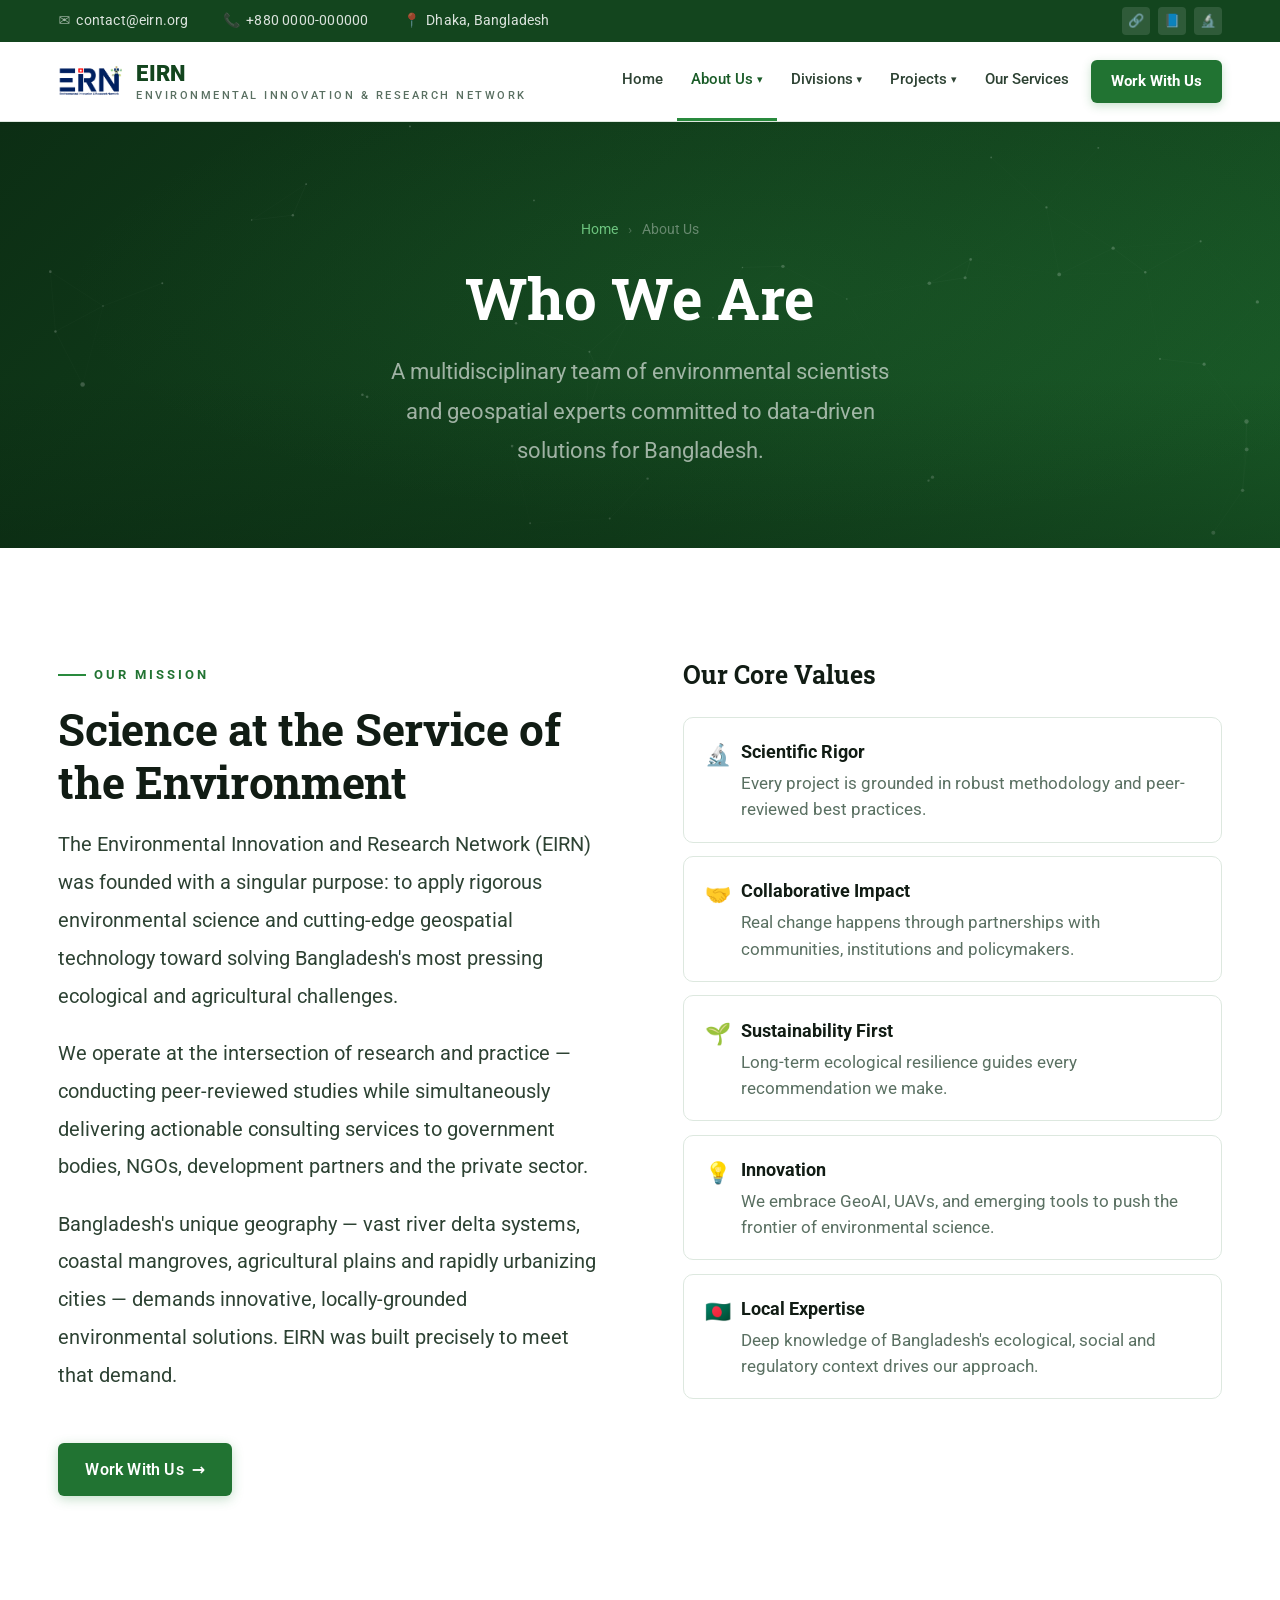
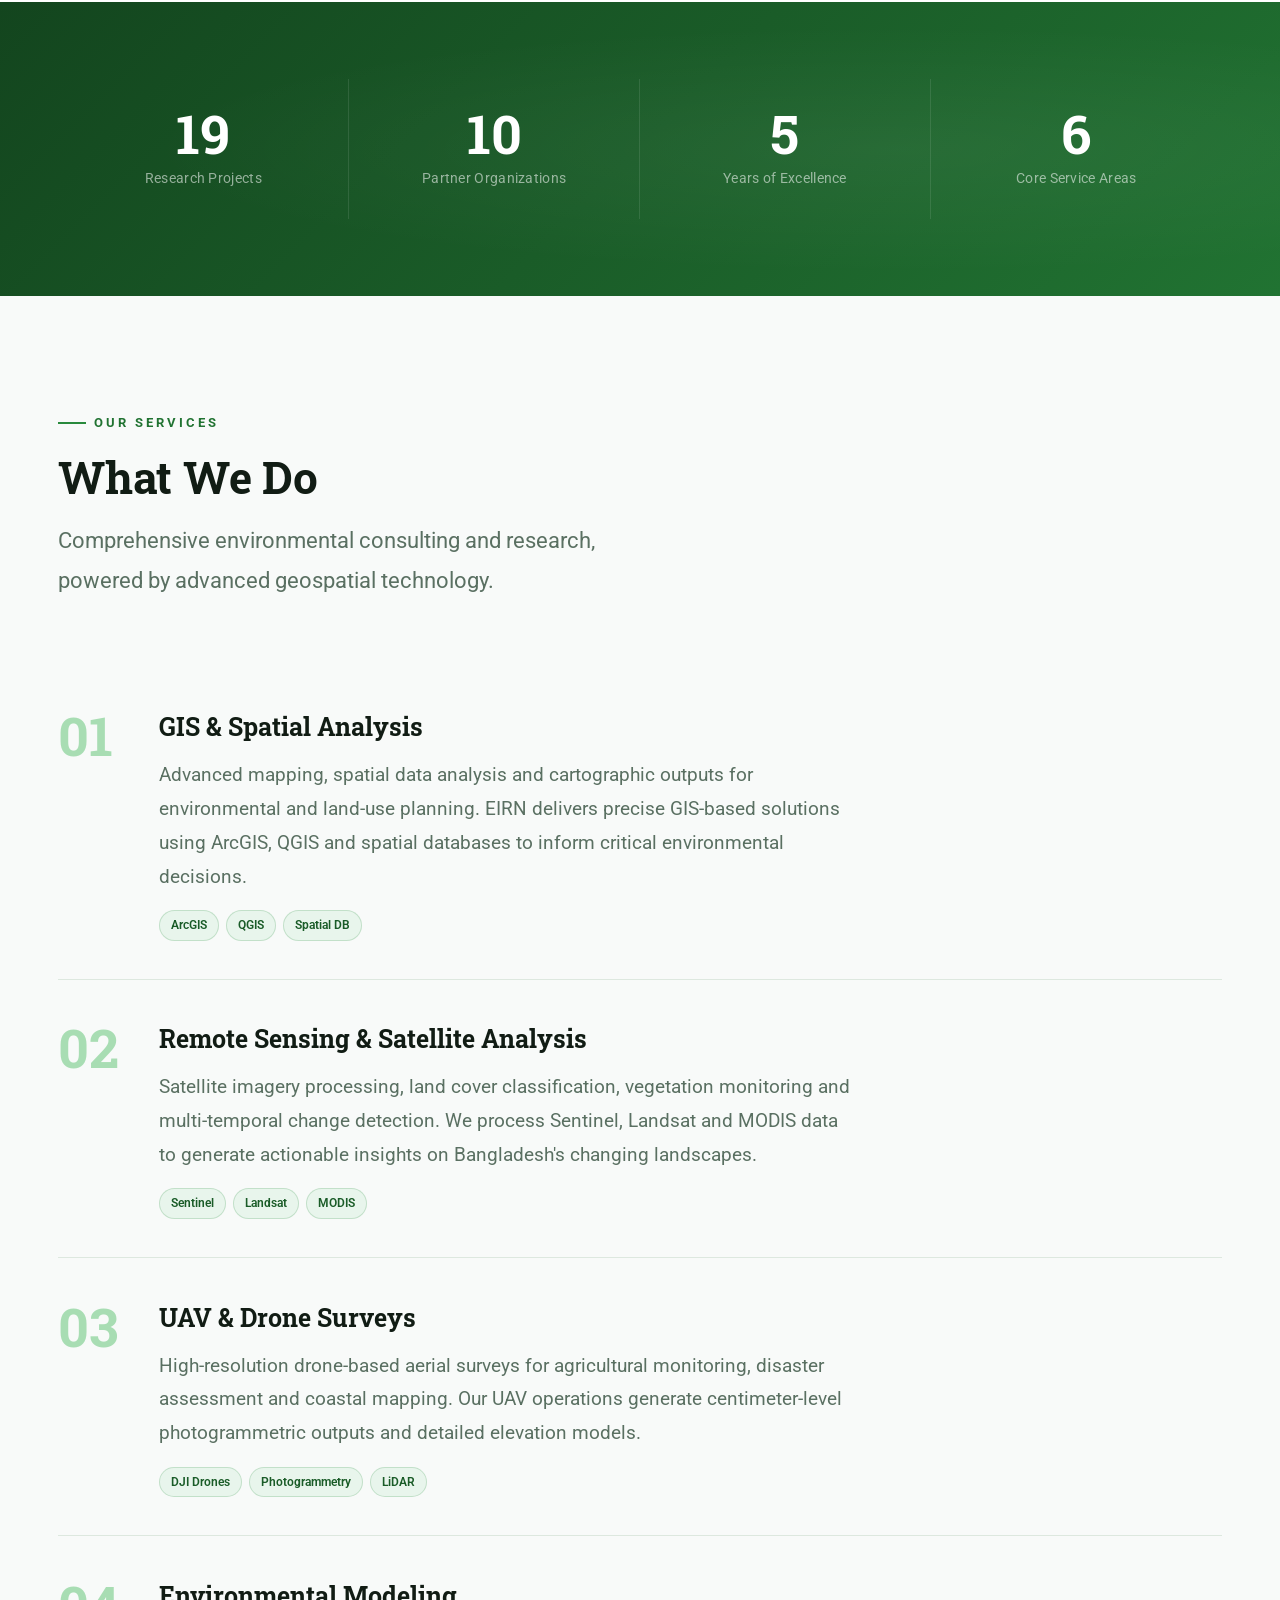
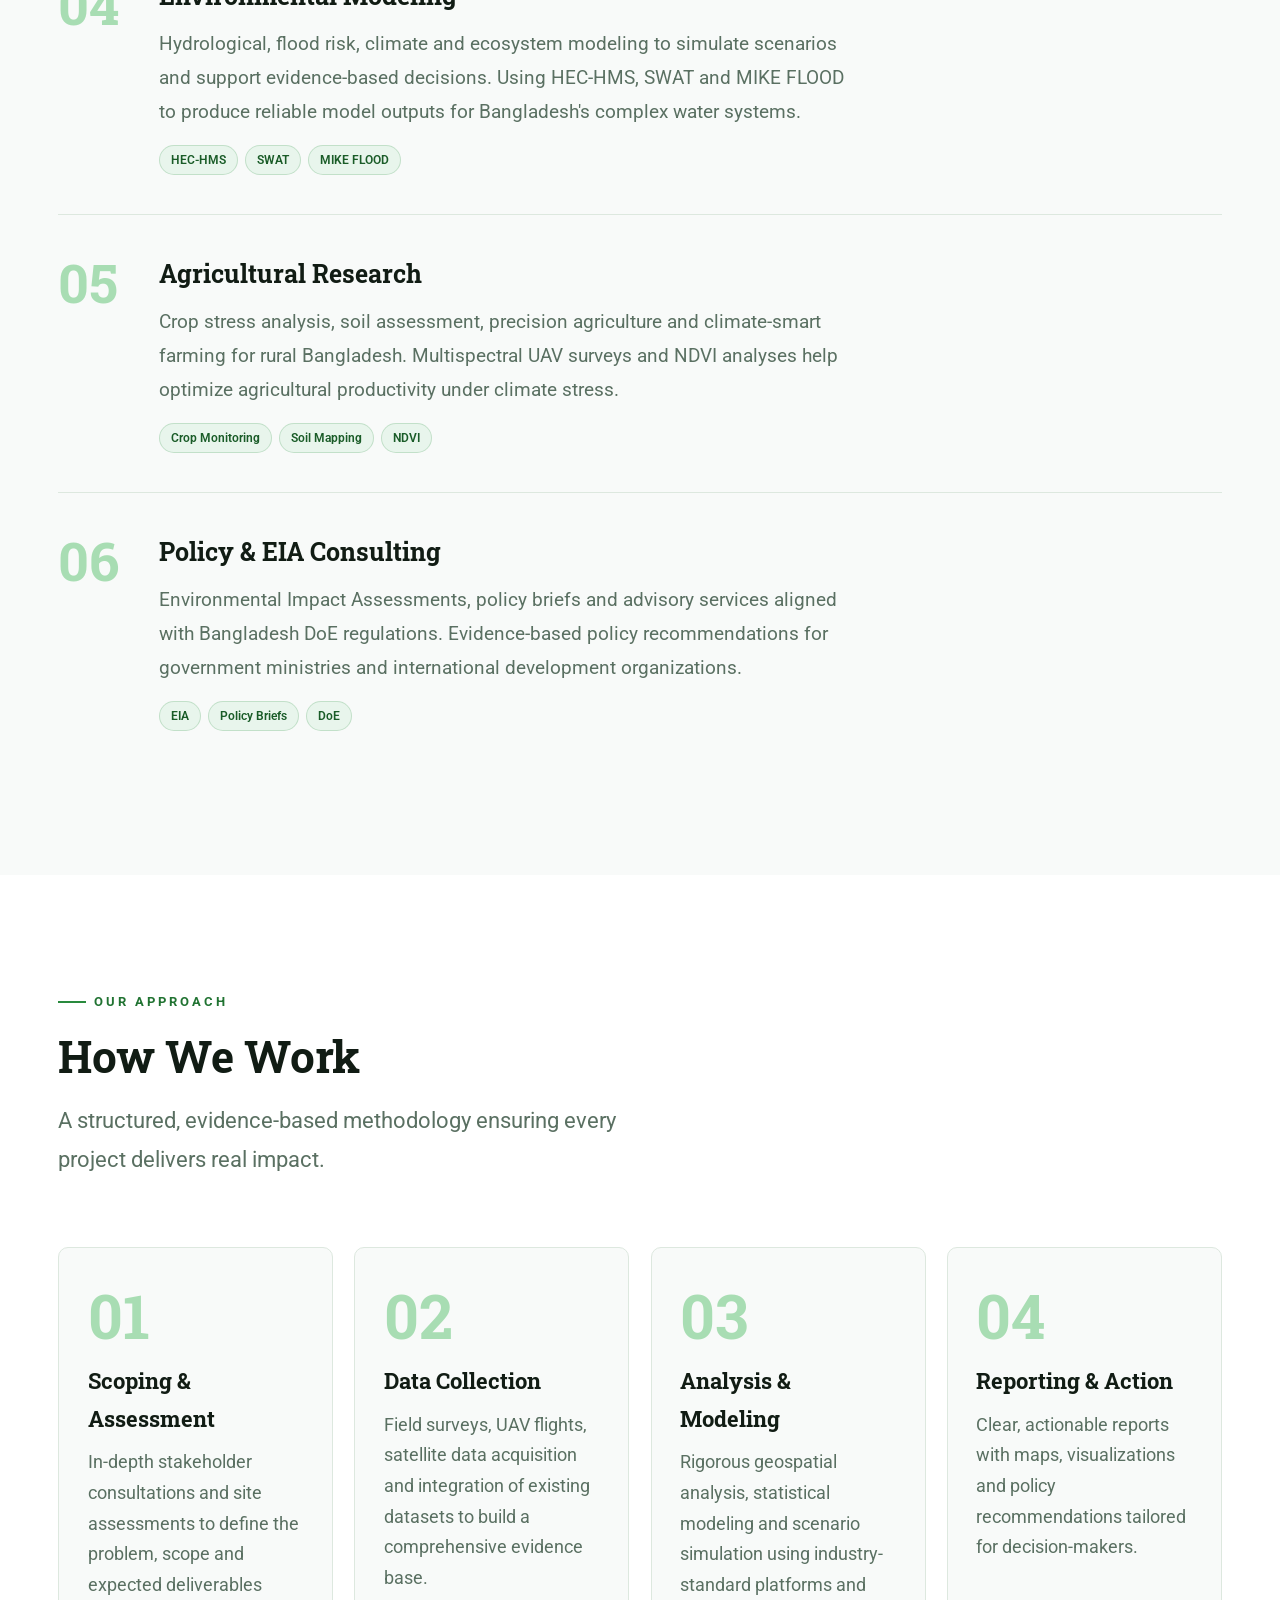
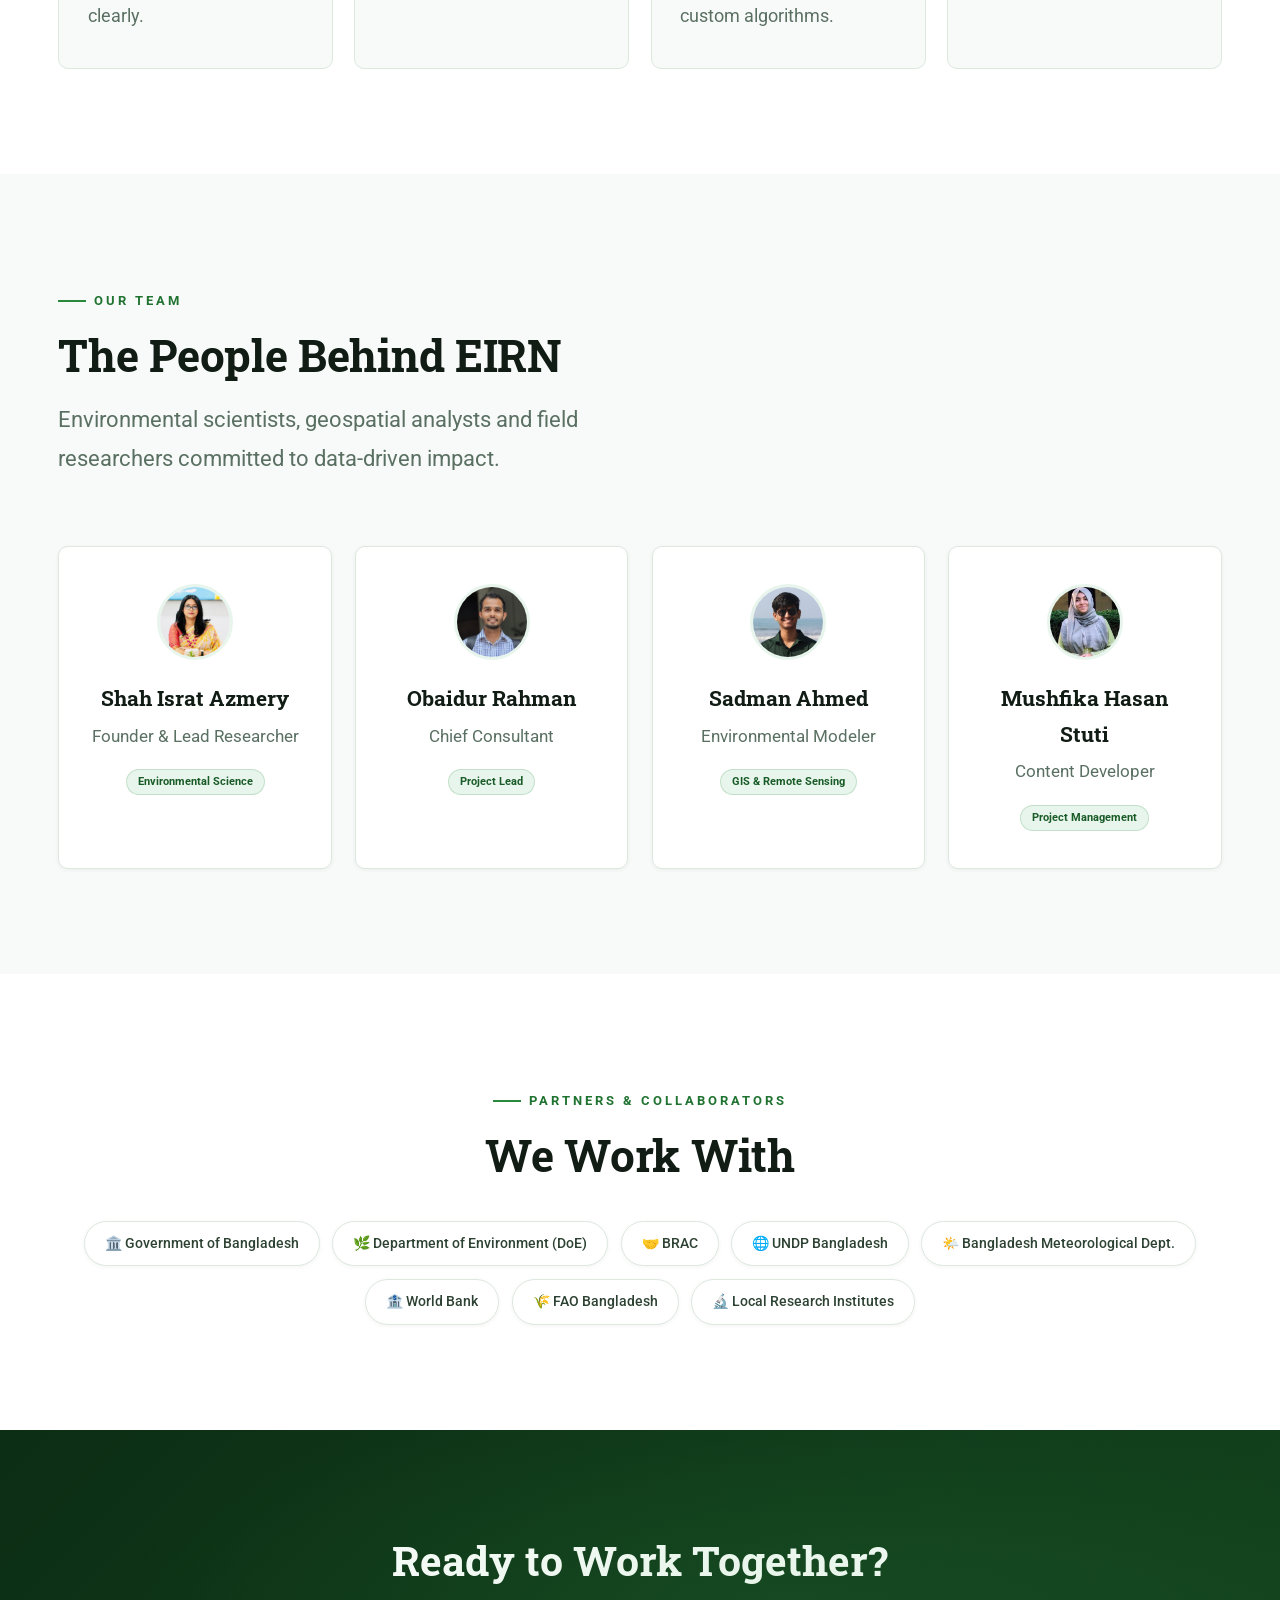
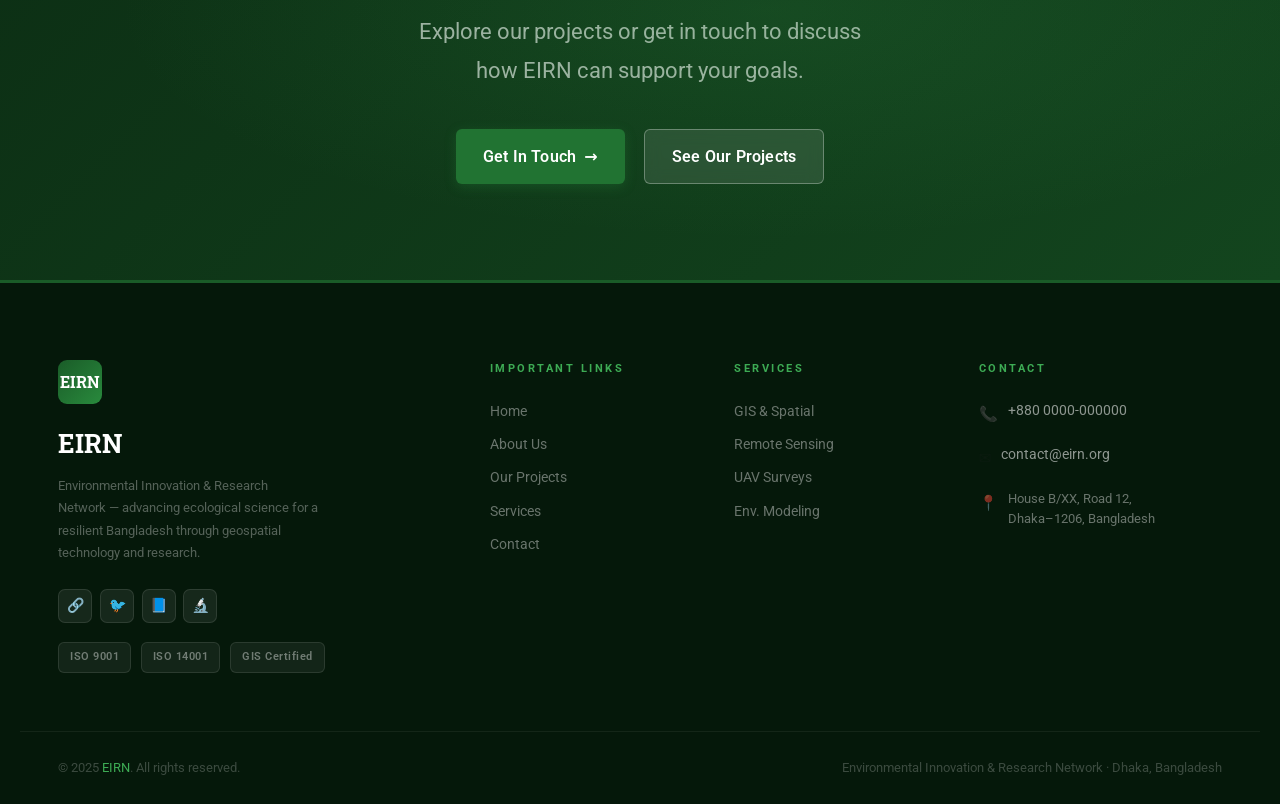
==== commit ea9d143a: "Update about.html" ====
--- a/about.html
+++ b/about.html
@@ -10,68 +10,45 @@
 <style>
 #mission{background:var(--white)}
 .ms-grid{display:grid;grid-template-columns:1fr 1fr;gap:4.5rem;align-items:start}
-.ms-text p{color:var(--mid);font-size:.97rem;line-height:1.88;margin-bottom:1rem}
 #services-detail{background:var(--off)}
 #approach{background:var(--white)}
 .ap-grid{display:grid;grid-template-columns:repeat(4,1fr);gap:1.1rem}
-.ap-card{background:var(--off);border:1px solid var(--border);border-radius:var(--r);padding:1.8rem 1.4rem;position:relative;overflow:hidden;transition:transform .3s,box-shadow .3s,border-color .3s}
-.ap-card:hover{transform:translateY(-4px);box-shadow:var(--sh-md);border-color:var(--border2)}
-.ap-n{font-family:var(--ff-d);font-size:3rem;font-weight:400;color:var(--g100);line-height:1;margin-bottom:.8rem;user-select:none}
-.ap-t{font-family:var(--ff-d);font-size:1.05rem;font-weight:400;color:var(--dark);margin-bottom:.5rem}
-.ap-d{font-size:.87rem;color:var(--muted);line-height:1.7}
-.ap-line{position:absolute;bottom:0;left:0;right:0;height:3px;background:linear-gradient(90deg,var(--g500),var(--g300));transform:scaleX(0);transform-origin:left;transition:transform .4s var(--ease)}
-.ap-card:hover .ap-line{transform:scaleX(1)}
 #team{background:var(--off)}
 .team-grid{display:grid;grid-template-columns:repeat(4,1fr);gap:1.2rem}
-.tm-card{background:var(--white);border:1px solid var(--border);border-radius:var(--r);padding:1.8rem 1.4rem;text-align:center;transition:transform .3s,box-shadow .3s,border-color .3s;box-shadow:var(--sh-xs)}
-.tm-card:hover{transform:translateY(-4px);box-shadow:var(--sh-md);border-color:var(--border2)}
-.tm-av{width:72px;height:72px;border-radius:50%;background:var(--g700);margin:0 auto 1rem;display:flex;align-items:center;justify-content:center;font-family:var(--ff-d);font-size:22px;color:var(--g100);overflow:hidden;border:3px solid var(--g50);transition:transform .3s}
-.tm-card:hover .tm-av{transform:scale(1.06)}
-.tm-av img{width:100%;height:100%;object-fit:cover}
-.tm-n{font-family:var(--ff-d);font-size:1rem;font-weight:400;color:var(--dark);margin-bottom:.2rem}
-.tm-r{font-size:.8rem;color:var(--muted);margin-bottom:.6rem}
-.tm-tag{display:inline-block;font-size:10px;background:var(--g50);color:var(--g600);padding:2px 10px;border-radius:100px;border:1px solid rgba(41,138,61,.2);font-weight:600}
 #partners-sec{background:var(--white);text-align:center}
 .stats-band{background:linear-gradient(135deg,var(--g700) 0%,var(--g600) 50%,var(--g500) 100%);padding:4rem 0;position:relative;overflow:hidden}
 .stats-inner{display:grid;grid-template-columns:repeat(4,1fr);position:relative;z-index:1}
 .sb-item{text-align:center;padding:1.5rem 1rem;border-right:1px solid rgba(255,255,255,.1);transition:background .2s}
 .sb-item:last-child{border:none}
 .sb-item:hover{background:rgba(255,255,255,.04)}
-.sb-n{font-family:var(--ff-d);font-size:2.8rem;font-weight:400;color:#fff;line-height:1;display:block;margin-bottom:.3rem}
-.sb-l{font-size:12.5px;color:rgba(255,255,255,.55)}
+.sb-n{font-family:var(--ff-d);font-size:2.8rem;font-weight:700;color:#fff;line-height:1;display:block;margin-bottom:.3rem}
+.sb-l{font-family:var(--ff-b);font-size:14px;color:rgba(255,255,255,.55)}
 @media(max-width:900px){.ms-grid{grid-template-columns:1fr}.ap-grid{grid-template-columns:1fr 1fr}.team-grid{grid-template-columns:repeat(2,1fr)}.stats-inner{grid-template-columns:repeat(2,1fr)}}
 @media(max-width:500px){.ap-grid{grid-template-columns:1fr}.team-grid{grid-template-columns:1fr 1fr}}
 </style>
 </head>
 <body>
-<!-- TOP BAR -->
-<div class="topbar">
-  <div class="topbar-in">
-    <div class="topbar-contact">
-      <a href="mailto:contact@eirn.org"><span class="tbi">✉</span> contact@eirn.org</a>
-      <a href="tel:+880000000000"><span class="tbi">📞</span> +880 0000-000000</a>
-      <a href="index.html"><span class="tbi">📍</span> Dhaka, Bangladesh</a>
-    </div>
-    <div class="topbar-social">
-      <a href="#" title="LinkedIn">🔗</a><a href="#" title="Facebook">📘</a><a href="#" title="ResearchGate">🔬</a>
-    </div>
-  </div>
-</div>
-<!-- NAV -->
+<div class="topbar"><div class="topbar-in"><div class="topbar-contact"><a href="mailto:contact@eirn.org"><span class="tbi">✉</span> contact@eirn.org</a><a href="tel:+880000000000"><span class="tbi">📞</span> +880 0000-000000</a><a href="#"><span class="tbi">📍</span> Dhaka, Bangladesh</a></div><div class="topbar-social"><a href="#">🔗</a><a href="#">📘</a><a href="#">🔬</a></div></div></div>
 <nav>
   <div class="nav-in">
     <a class="nav-brand" href="index.html">
-      <div class="nav-logo"><img src="images/logo.png" alt="EIRN" loading="lazy" onerror="this.style.display='none';this.parentElement.innerHTML='<span class=nav-logo-fb>EI</span>'"/></div>
-      <div><span class="nav-nm-m">EIRN</span><span class="nav-nm-s">Environmental Innovation & Research Network</span></div>
+      <div class="nav-logo">
+        <img src="images/logo.png" alt="EIRN Logo" loading="lazy"
+             onerror="this.style.display='none';this.parentElement.innerHTML='<span class=nav-logo-fb>EIRN</span>'"/>
+      </div>
+      <div class="nav-brand-text">
+        <span class="nav-nm-m">EIRN</span>
+        <span class="nav-nm-s">Environmental Innovation &amp; Research Network</span>
+      </div>
     </a>
     <button class="nav-tog" aria-label="Menu" aria-expanded="false"><span></span><span></span><span></span></button>
     <ul class="nav-menu">
       <li><a href="index.html">Home</a></li>
       <li><a href="about.html" class="active">About Us <span class="chev">▾</span></a>
-        <div class="dropdown"><a href="about.html">The Organization</a><a href="about.html#mission">Mission & Vision</a><a href="about.html#team">Meet the Team</a><a href="about.html#partners-sec">Our Partners</a><a href="contact.html">Contact Us</a></div>
+        <div class="dropdown"><a href="about.html">The Organization</a><a href="about.html#mission">Mission &amp; Vision</a><a href="about.html#team">Meet the Team</a><a href="about.html#partners-sec">Our Partners</a><a href="contact.html">Contact Us</a></div>
       </li>
       <li><a href="projects.html">Divisions <span class="chev">▾</span></a>
-        <div class="dropdown"><a href="projects.html">Environment</a><a href="projects.html">Hydrology</a><a href="projects.html">Urban Environment</a><a href="projects.html">Agriculture</a><a href="projects.html">GIS & Remote Sensing</a></div>
+        <div class="dropdown"><a href="projects.html">Environment</a><a href="projects.html">Hydrology</a><a href="projects.html">Urban Environment</a><a href="projects.html">Agriculture</a><a href="projects.html">GIS &amp; Remote Sensing</a></div>
       </li>
       <li><a href="projects.html">Projects <span class="chev">▾</span></a>
         <div class="dropdown"><a href="projects.html">Ongoing Projects</a><a href="projects.html">Completed Projects</a></div>
@@ -81,8 +58,6 @@
     </ul>
   </div>
 </nav>
-
-<!-- PAGE HERO -->
 <div class="ph">
   <canvas id="ph-canvas"></canvas>
   <div class="ph-ov"></div>
@@ -92,108 +67,79 @@
     <p>A multidisciplinary team of environmental scientists and geospatial experts committed to data-driven solutions for Bangladesh.</p>
   </div>
 </div>
-
-<!-- MISSION -->
-<section id="mission">
-  <div class="container">
-    <div class="ms-grid">
-      <div class="rv-l">
-        <div class="sec-label">Our Mission</div>
-        <h2 class="sec-title">Science at the Service of the Environment</h2>
-        <div class="ms-text">
-          <p>The Environmental Innovation and Research Network (EIRN) was founded with a singular purpose: to apply rigorous environmental science and cutting-edge geospatial technology toward solving Bangladesh's most pressing ecological and agricultural challenges.</p>
-          <p>We operate at the intersection of research and practice — conducting peer-reviewed studies while simultaneously delivering actionable consulting services to government bodies, NGOs, development partners and the private sector.</p>
-          <p>Bangladesh's unique geography — vast river delta systems, coastal mangroves, agricultural plains and rapidly urbanizing cities — demands innovative, locally-grounded environmental solutions. EIRN was built precisely to meet that demand.</p>
-        </div>
-        <a href="contact.html" class="btn btn-p" style="margin-top:1.5rem">Work With Us <span class="arr">→</span></a>
-      </div>
-      <div class="rv-r">
-        <h3 style="font-family:var(--ff-d);font-size:1.15rem;color:var(--dark);margin-bottom:1.1rem;font-weight:400">Our Core Values</h3>
-        <div style="display:flex;flex-direction:column;gap:.7rem">
-          <div class="val-item"><div class="val-ico">🔬</div><div><div class="val-t">Scientific Rigor</div><div class="val-d">Every project is grounded in robust methodology and peer-reviewed best practices.</div></div></div>
-          <div class="val-item"><div class="val-ico">🤝</div><div><div class="val-t">Collaborative Impact</div><div class="val-d">Real change happens through partnerships with communities, institutions and policymakers.</div></div></div>
-          <div class="val-item"><div class="val-ico">🌱</div><div><div class="val-t">Sustainability First</div><div class="val-d">Long-term ecological resilience guides every recommendation we make.</div></div></div>
-          <div class="val-item"><div class="val-ico">💡</div><div><div class="val-t">Innovation</div><div class="val-d">We embrace GeoAI, UAVs, and emerging tools to push the frontier of environmental science.</div></div></div>
-          <div class="val-item"><div class="val-ico">🇧🇩</div><div><div class="val-t">Local Expertise</div><div class="val-d">Deep knowledge of Bangladesh's ecological, social and regulatory context drives our approach.</div></div></div>
-        </div>
-      </div>
+<section id="mission"><div class="container"><div class="ms-grid">
+  <div class="rv-l">
+    <div class="sec-label">Our Mission</div>
+    <h2 class="sec-title">Science at the Service of the Environment</h2>
+    <div class="ms-text">
+      <p>The Environmental Innovation and Research Network (EIRN) was founded with a singular purpose: to apply rigorous environmental science and cutting-edge geospatial technology toward solving Bangladesh's most pressing ecological and agricultural challenges.</p>
+      <p>We operate at the intersection of research and practice — conducting peer-reviewed studies while simultaneously delivering actionable consulting services to government bodies, NGOs, development partners and the private sector.</p>
+      <p>Bangladesh's unique geography — vast river delta systems, coastal mangroves, agricultural plains and rapidly urbanizing cities — demands innovative, locally-grounded environmental solutions. EIRN was built precisely to meet that demand.</p>
+    </div>
+    <a href="contact.html" class="btn btn-p" style="margin-top:1.5rem">Work With Us <span class="arr">→</span></a>
+  </div>
+  <div class="rv-r">
+    <h3 style="font-family:var(--ff-d);font-size:1.3rem;color:var(--dark);margin-bottom:1.1rem;font-weight:700">Our Core Values</h3>
+    <div style="display:flex;flex-direction:column;gap:.7rem">
+      <div class="val-item"><div class="val-ico">🔬</div><div><div class="val-t">Scientific Rigor</div><div class="val-d">Every project is grounded in robust methodology and peer-reviewed best practices.</div></div></div>
+      <div class="val-item"><div class="val-ico">🤝</div><div><div class="val-t">Collaborative Impact</div><div class="val-d">Real change happens through partnerships with communities, institutions and policymakers.</div></div></div>
+      <div class="val-item"><div class="val-ico">🌱</div><div><div class="val-t">Sustainability First</div><div class="val-d">Long-term ecological resilience guides every recommendation we make.</div></div></div>
+      <div class="val-item"><div class="val-ico">💡</div><div><div class="val-t">Innovation</div><div class="val-d">We embrace GeoAI, UAVs, and emerging tools to push the frontier of environmental science.</div></div></div>
+      <div class="val-item"><div class="val-ico">🇧🇩</div><div><div class="val-t">Local Expertise</div><div class="val-d">Deep knowledge of Bangladesh's ecological, social and regulatory context drives our approach.</div></div></div>
     </div>
   </div>
-</section>
-
-<!-- STATS -->
-<div class="stats-band">
-  <div class="container stats-inner stag">
-    <div class="sb-item"><span class="sb-n"><span class="counter" data-target="20" data-suffix="+">20+</span></span><div class="sb-l">Research Projects</div></div>
-    <div class="sb-item"><span class="sb-n"><span class="counter" data-target="10" data-suffix="+">10+</span></span><div class="sb-l">Partner Organizations</div></div>
-    <div class="sb-item"><span class="sb-n"><span class="counter" data-target="5" data-suffix="+">5+</span></span><div class="sb-l">Years of Excellence</div></div>
-    <div class="sb-item"><span class="sb-n"><span class="counter" data-target="6">6</span></span><div class="sb-l">Core Service Areas</div></div>
+</div></div></section>
+<div class="stats-band"><div class="container stats-inner stag">
+  <div class="sb-item"><span class="sb-n"><span class="counter" data-target="20" data-suffix="+">20+</span></span><div class="sb-l">Research Projects</div></div>
+  <div class="sb-item"><span class="sb-n"><span class="counter" data-target="10" data-suffix="+">10+</span></span><div class="sb-l">Partner Organizations</div></div>
+  <div class="sb-item"><span class="sb-n"><span class="counter" data-target="5" data-suffix="+">5+</span></span><div class="sb-l">Years of Excellence</div></div>
+  <div class="sb-item"><span class="sb-n"><span class="counter" data-target="6">6</span></span><div class="sb-l">Core Service Areas</div></div>
+</div></div>
+<section id="services-detail"><div class="container">
+  <div class="sec-head rv"><div class="sec-label">Our Services</div><h2 class="sec-title">What We Do</h2><p class="sec-sub">Comprehensive environmental consulting and research, powered by advanced geospatial technology.</p></div>
+  <div class="sv-list stag">
+    <div class="sv-item"><div class="sv-num">01</div><div><div class="sv-title">GIS &amp; Spatial Analysis</div><p class="sv-desc">Advanced mapping, spatial data analysis and cartographic outputs for environmental and land-use planning. EIRN delivers precise GIS-based solutions using ArcGIS, QGIS and spatial databases to inform critical environmental decisions.</p><div class="sv-tags"><span class="sv-tag">ArcGIS</span><span class="sv-tag">QGIS</span><span class="sv-tag">Spatial DB</span></div></div></div>
+    <div class="sv-item"><div class="sv-num">02</div><div><div class="sv-title">Remote Sensing &amp; Satellite Analysis</div><p class="sv-desc">Satellite imagery processing, land cover classification, vegetation monitoring and multi-temporal change detection. We process Sentinel, Landsat and MODIS data to generate actionable insights on Bangladesh's changing landscapes.</p><div class="sv-tags"><span class="sv-tag">Sentinel</span><span class="sv-tag">Landsat</span><span class="sv-tag">MODIS</span></div></div></div>
+    <div class="sv-item"><div class="sv-num">03</div><div><div class="sv-title">UAV &amp; Drone Surveys</div><p class="sv-desc">High-resolution drone-based aerial surveys for agricultural monitoring, disaster assessment and coastal mapping. Our UAV operations generate centimeter-level photogrammetric outputs and detailed elevation models.</p><div class="sv-tags"><span class="sv-tag">DJI Drones</span><span class="sv-tag">Photogrammetry</span><span class="sv-tag">LiDAR</span></div></div></div>
+    <div class="sv-item"><div class="sv-num">04</div><div><div class="sv-title">Environmental Modeling</div><p class="sv-desc">Hydrological, flood risk, climate and ecosystem modeling to simulate scenarios and support evidence-based decisions. Using HEC-HMS, SWAT and MIKE FLOOD to produce reliable model outputs for Bangladesh's complex water systems.</p><div class="sv-tags"><span class="sv-tag">HEC-HMS</span><span class="sv-tag">SWAT</span><span class="sv-tag">MIKE FLOOD</span></div></div></div>
+    <div class="sv-item"><div class="sv-num">05</div><div><div class="sv-title">Agricultural Research</div><p class="sv-desc">Crop stress analysis, soil assessment, precision agriculture and climate-smart farming for rural Bangladesh. Multispectral UAV surveys and NDVI analyses help optimize agricultural productivity under climate stress.</p><div class="sv-tags"><span class="sv-tag">Crop Monitoring</span><span class="sv-tag">Soil Mapping</span><span class="sv-tag">NDVI</span></div></div></div>
+    <div class="sv-item"><div class="sv-num">06</div><div><div class="sv-title">Policy &amp; EIA Consulting</div><p class="sv-desc">Environmental Impact Assessments, policy briefs and advisory services aligned with Bangladesh DoE regulations. Evidence-based policy recommendations for government ministries and international development organizations.</p><div class="sv-tags"><span class="sv-tag">EIA</span><span class="sv-tag">Policy Briefs</span><span class="sv-tag">DoE</span></div></div></div>
   </div>
-</div>
-
-<!-- SERVICES DETAIL -->
-<section id="services-detail">
-  <div class="container">
-    <div class="sec-head rv"><div class="sec-label">Our Services</div><h2 class="sec-title">What We Do</h2><p class="sec-sub">Comprehensive environmental consulting and research, powered by advanced geospatial technology.</p></div>
-    <div class="sv-list stag">
-      <div class="sv-item"><div class="sv-num">01</div><div><div class="sv-title">GIS & Spatial Analysis</div><p class="sv-desc">Advanced mapping, spatial data analysis and cartographic outputs for environmental and land-use planning. EIRN delivers precise GIS-based solutions using ArcGIS, QGIS and spatial databases to inform critical environmental decisions.</p><div class="sv-tags"><span class="sv-tag">ArcGIS</span><span class="sv-tag">QGIS</span><span class="sv-tag">Spatial DB</span></div></div></div>
-      <div class="sv-item"><div class="sv-num">02</div><div><div class="sv-title">Remote Sensing & Satellite Analysis</div><p class="sv-desc">Satellite imagery processing, land cover classification, vegetation monitoring and multi-temporal change detection. We process Sentinel, Landsat and MODIS data to generate actionable insights on Bangladesh's changing landscapes.</p><div class="sv-tags"><span class="sv-tag">Sentinel</span><span class="sv-tag">Landsat</span><span class="sv-tag">MODIS</span></div></div></div>
-      <div class="sv-item"><div class="sv-num">03</div><div><div class="sv-title">UAV & Drone Surveys</div><p class="sv-desc">High-resolution drone-based aerial surveys for agricultural monitoring, disaster assessment and coastal mapping. Our UAV operations generate centimeter-level photogrammetric outputs and detailed elevation models.</p><div class="sv-tags"><span class="sv-tag">DJI Drones</span><span class="sv-tag">Photogrammetry</span><span class="sv-tag">LiDAR</span></div></div></div>
-      <div class="sv-item"><div class="sv-num">04</div><div><div class="sv-title">Environmental Modeling</div><p class="sv-desc">Hydrological, flood risk, climate and ecosystem modeling to simulate scenarios and support evidence-based decisions. Using HEC-HMS, SWAT and MIKE FLOOD we produce reliable model outputs for Bangladesh's complex water systems.</p><div class="sv-tags"><span class="sv-tag">HEC-HMS</span><span class="sv-tag">SWAT</span><span class="sv-tag">MIKE FLOOD</span></div></div></div>
-      <div class="sv-item"><div class="sv-num">05</div><div><div class="sv-title">Agricultural Research</div><p class="sv-desc">Crop stress analysis, soil assessment, precision agriculture and climate-smart farming for rural Bangladesh. Our multispectral UAV surveys and NDVI analyses help optimize agricultural productivity under climate stress.</p><div class="sv-tags"><span class="sv-tag">Crop Monitoring</span><span class="sv-tag">Soil Mapping</span><span class="sv-tag">NDVI</span></div></div></div>
-      <div class="sv-item"><div class="sv-num">06</div><div><div class="sv-title">Policy & EIA Consulting</div><p class="sv-desc">Environmental Impact Assessments, policy briefs and advisory services aligned with Bangladesh DoE regulations. We deliver evidence-based policy recommendations for government ministries and international development organizations.</p><div class="sv-tags"><span class="sv-tag">EIA</span><span class="sv-tag">Policy Briefs</span><span class="sv-tag">DoE</span></div></div></div>
-    </div>
+</div></section>
+<section id="approach"><div class="container">
+  <div class="sec-head rv"><div class="sec-label">Our Approach</div><h2 class="sec-title">How We Work</h2><p class="sec-sub">A structured, evidence-based methodology ensuring every project delivers real impact.</p></div>
+  <div class="ap-grid stag">
+    <div class="ap-card"><div class="ap-n">01</div><div class="ap-t">Scoping &amp; Assessment</div><p class="ap-d">In-depth stakeholder consultations and site assessments to define the problem, scope and expected deliverables clearly.</p><div class="ap-line"></div></div>
+    <div class="ap-card"><div class="ap-n">02</div><div class="ap-t">Data Collection</div><p class="ap-d">Field surveys, UAV flights, satellite data acquisition and integration of existing datasets to build a comprehensive evidence base.</p><div class="ap-line"></div></div>
+    <div class="ap-card"><div class="ap-n">03</div><div class="ap-t">Analysis &amp; Modeling</div><p class="ap-d">Rigorous geospatial analysis, statistical modeling and scenario simulation using industry-standard platforms and custom algorithms.</p><div class="ap-line"></div></div>
+    <div class="ap-card"><div class="ap-n">04</div><div class="ap-t">Reporting &amp; Action</div><p class="ap-d">Clear, actionable reports with maps, visualizations and policy recommendations tailored for decision-makers.</p><div class="ap-line"></div></div>
   </div>
-</section>
-
-<!-- APPROACH -->
-<section id="approach">
-  <div class="container">
-    <div class="sec-head rv"><div class="sec-label">Our Approach</div><h2 class="sec-title">How We Work</h2><p class="sec-sub">A structured, evidence-based methodology ensuring every project delivers real impact.</p></div>
-    <div class="ap-grid stag">
-      <div class="ap-card"><div class="ap-n">01</div><div class="ap-t">Scoping & Assessment</div><p class="ap-d">In-depth stakeholder consultations and site assessments to define the problem, scope and expected deliverables clearly.</p><div class="ap-line"></div></div>
-      <div class="ap-card"><div class="ap-n">02</div><div class="ap-t">Data Collection</div><p class="ap-d">Field surveys, UAV flights, satellite data acquisition and integration of existing datasets to build a comprehensive evidence base.</p><div class="ap-line"></div></div>
-      <div class="ap-card"><div class="ap-n">03</div><div class="ap-t">Analysis & Modeling</div><p class="ap-d">Rigorous geospatial analysis, statistical modeling and scenario simulation using industry-standard platforms and custom algorithms.</p><div class="ap-line"></div></div>
-      <div class="ap-card"><div class="ap-n">04</div><div class="ap-t">Reporting & Action</div><p class="ap-d">Clear, actionable reports with maps, visualizations and policy recommendations tailored for decision-makers.</p><div class="ap-line"></div></div>
-    </div>
+</div></section>
+<section id="team"><div class="container">
+  <div class="sec-head rv"><div class="sec-label">Our Team</div><h2 class="sec-title">The People Behind EIRN</h2><p class="sec-sub">Environmental scientists, geospatial analysts and field researchers committed to data-driven impact.</p></div>
+  <div class="team-grid stag">
+    <div class="tm-card"><div class="tm-av"><img src="images/team1.jpg" alt="Shah Israt Azmery" loading="lazy" onerror="this.parentElement.textContent='SA'"/></div><div class="tm-n">Shah Israt Azmery</div><div class="tm-r">Founder &amp; Lead Researcher</div><div class="tm-tag">Environmental Science</div></div>
+    <div class="tm-card"><div class="tm-av" style="background:var(--g600)"><img src="images/team2.jpg" alt="Obaidur Rahman" loading="lazy" onerror="this.parentElement.textContent='OR'"/></div><div class="tm-n">Obaidur Rahman</div><div class="tm-r">Chief Consultant</div><div class="tm-tag">Project Lead</div></div>
+    <div class="tm-card"><div class="tm-av" style="background:var(--g500)"><img src="images/team3.jpg" alt="Sadman Ahmed" loading="lazy" onerror="this.parentElement.textContent='SA'"/></div><div class="tm-n">Sadman Ahmed</div><div class="tm-r">Environmental Modeler</div><div class="tm-tag">GIS &amp; Remote Sensing</div></div>
+    <div class="tm-card"><div class="tm-av" style="background:var(--g700)"><img src="images/team4.jpg" alt="Mushfika Hasan Stuti" loading="lazy" onerror="this.parentElement.textContent='MH'"/></div><div class="tm-n">Mushfika Hasan Stuti</div><div class="tm-r">Content Developer</div><div class="tm-tag">Project Management</div></div>
   </div>
-</section>
-
-<!-- TEAM -->
-<section id="team" style="background:var(--off)">
-  <div class="container">
-    <div class="sec-head rv"><div class="sec-label">Our Team</div><h2 class="sec-title">The People Behind EIRN</h2><p class="sec-sub">Environmental scientists, geospatial analysts and field researchers committed to data-driven impact.</p></div>
-    <div class="team-grid stag">
-      <div class="tm-card"><div class="tm-av"><img src="images/team1.jpg" alt="Shah Israt Azmery" loading="lazy" onerror="this.parentElement.textContent='SA'"/></div><div class="tm-n">Shah Israt Azmery</div><div class="tm-r">Founder & Lead Researcher</div><div class="tm-tag">Environmental Science</div></div>
-      <div class="tm-card"><div class="tm-av" style="background:var(--g600)"><img src="images/team2.jpg" alt="Obaidur Rahman" loading="lazy" onerror="this.parentElement.textContent='OR'"/></div><div class="tm-n">Obaidur Rahman</div><div class="tm-r">Chief Consultant</div><div class="tm-tag">Project Lead</div></div>
-      <div class="tm-card"><div class="tm-av" style="background:var(--g500)"><img src="images/team3.jpg" alt="Sadman Ahmed" loading="lazy" onerror="this.parentElement.textContent='SA'"/></div><div class="tm-n">Sadman Ahmed</div><div class="tm-r">Environmental Modeler</div><div class="tm-tag">GIS & Remote Sensing</div></div>
-      <div class="tm-card"><div class="tm-av" style="background:var(--g700)"><img src="images/team4.jpg" alt="Mushfika Hasan Stuti" loading="lazy" onerror="this.parentElement.textContent='MH'"/></div><div class="tm-n">Mushfika Hasan Stuti</div><div class="tm-r">Content Developer</div><div class="tm-tag">Project Management</div></div>
-    </div>
+</div></section>
+<section id="partners-sec"><div class="container">
+  <div class="rv"><div class="sec-label" style="justify-content:center">Partners &amp; Collaborators</div><h2 class="sec-title">We Work With</h2></div>
+  <div class="pills-row rv">
+    <div class="pill">🏛️ Government of Bangladesh</div><div class="pill">🌿 Department of Environment (DoE)</div><div class="pill">🤝 BRAC</div><div class="pill">🌐 UNDP Bangladesh</div><div class="pill">🌤️ Bangladesh Meteorological Dept.</div><div class="pill">🏦 World Bank</div><div class="pill">🌾 FAO Bangladesh</div><div class="pill">🔬 Local Research Institutes</div>
   </div>
-</section>
-
-<!-- PARTNERS -->
-<section id="partners-sec" style="background:var(--white);text-align:center">
-  <div class="container">
-    <div class="rv"><div class="sec-label" style="justify-content:center">Partners & Collaborators</div><h2 class="sec-title">We Work With</h2></div>
-    <div class="pills-row rv">
-      <div class="pill">🏛️ Government of Bangladesh</div><div class="pill">🌿 Department of Environment (DoE)</div><div class="pill">🤝 BRAC</div><div class="pill">🌐 UNDP Bangladesh</div><div class="pill">🌤️ Bangladesh Meteorological Dept.</div><div class="pill">🏦 World Bank</div><div class="pill">🌾 FAO Bangladesh</div><div class="pill">🔬 Local Research Institutes</div>
-    </div>
-  </div>
-</section>
-
+</div></section>
 <div class="cta-band"><div class="container rv"><h2>Ready to Work Together?</h2><p>Explore our projects or get in touch to discuss how EIRN can support your goals.</p><div class="cta-acts"><a href="contact.html" class="btn btn-p">Get In Touch <span class="arr">→</span></a><a href="projects.html" class="btn btn-w">See Our Projects</a></div></div></div>
-
 <footer>
   <div class="ft-grid">
-    <div><div class="ft-brand"><div class="ft-logo"><span style="font-family:var(--ff-d);color:#fff;font-size:15px">EIRN</span></div><div class="ft-nm">EIRN</div><p class="ft-desc">Environmental Innovation & Research Network — advancing ecological science for a resilient Bangladesh through geospatial technology and research.</p><div class="ft-soc"><a href="#">🔗</a><a href="#">🐦</a><a href="#">📘</a><a href="#">🔬</a></div></div><div class="ft-certs"><span class="ft-cert">ISO 9001</span><span class="ft-cert">ISO 14001</span><span class="ft-cert">GIS Certified</span></div></div>
-    <div class="ft-col"><h4>Important Links</h4><ul><li><a href="index.html">Home</a></li><li><a href="about.html">About Us</a></li><li><a href="projects.html">Our Projects</a></li><li><a href="about.html#services-detail">Services</a></li><li><a href="contact.html">Contact</a></li></ul></div>
-    <div class="ft-col"><h4>Services</h4><ul><li><a href="#">GIS & Spatial Analysis</a></li><li><a href="#">Remote Sensing</a></li><li><a href="#">UAV Surveys</a></li><li><a href="#">Hydrological Modeling</a></li><li><a href="#">EIA Consulting</a></li></ul></div>
+    <div><div class="ft-logo"><span style="font-family:var(--ff-d);color:#fff;font-size:16px;font-weight:700">EIRN</span></div><div class="ft-nm">EIRN</div><p class="ft-desc">Environmental Innovation &amp; Research Network — advancing ecological science for a resilient Bangladesh through geospatial technology and research.</p><div class="ft-soc"><a href="#">🔗</a><a href="#">🐦</a><a href="#">📘</a><a href="#">🔬</a></div><div class="ft-certs"><span class="ft-cert">ISO 9001</span><span class="ft-cert">ISO 14001</span><span class="ft-cert">GIS Certified</span></div></div>
+    <div class="ft-col"><h4>Important Links</h4><ul><li><a href="index.html">Home</a></li><li><a href="about.html">About Us</a></li><li><a href="projects.html">Our Projects</a></li><li><a href="#services-detail">Services</a></li><li><a href="contact.html">Contact</a></li></ul></div>
+    <div class="ft-col"><h4>Services</h4><ul><li><a href="#">GIS &amp; Spatial</a></li><li><a href="#">Remote Sensing</a></li><li><a href="#">UAV Surveys</a></li><li><a href="#">Env. Modeling</a></li></ul></div>
     <div class="ft-col"><h4>Contact</h4><div class="ft-contact-item"><span class="ft-contact-ico">📞</span><div class="ft-contact-val"><a href="tel:+880000000000">+880 0000-000000</a></div></div><div class="ft-contact-item"><span class="ft-contact-ico">✉</span><div class="ft-contact-val"><a href="mailto:contact@eirn.org">contact@eirn.org</a></div></div><div class="ft-contact-item"><span class="ft-contact-ico">📍</span><div class="ft-contact-val">House B/XX, Road 12,<br>Dhaka–1206, Bangladesh</div></div></div>
   </div>
-  <div class="ft-bot"><span>© 2025 <em>EIRN</em>. All rights reserved.</span><span>Environmental Innovation & Research Network · Dhaka, Bangladesh</span></div>
+  <div class="ft-bot"><span>© 2025 <em>EIRN</em>. All rights reserved.</span><span>Environmental Innovation &amp; Research Network · Dhaka, Bangladesh</span></div>
 </footer>
-
 <script src="script.js"></script>
 <script>initParticles(document.getElementById('ph-canvas'),{count:45,speed:.28,color:'rgba(255,255,255,.5)',lineColor:'rgba(255,255,255,.13)',maxDist:120});</script>
 </body>
--- a/style.css
+++ b/style.css
@@ -1,210 +1,389 @@
 /* ============================================================
-   EIRN v2.1 — Global Stylesheet
+   EIRN v3.1 — Roboto, 20% larger text, full logo
    ============================================================ */
-@import url('https://fonts.googleapis.com/css2?family=Cormorant+Garamond:ital,wght@0,500;0,600;0,700;1,500;1,600&family=Outfit:wght@300;400;500;600&display=swap');
+@import url('https://fonts.googleapis.com/css2?family=Roboto:ital,wght@0,300;0,400;0,500;0,700;0,900;1,400&family=Roboto+Slab:wght@400;500;600;700&display=swap');
 
 *,*::before,*::after{box-sizing:border-box;margin:0;padding:0}
 
 :root{
-  --g900:#080f04; --g850:#0d1a07; --g800:#14280a;
-  --g700:#1f3e0e; --g600:#2d5a17; --g500:#3d7020;
-  --g400:#5a9630; --g300:#7cb84a; --g200:#a3cf76;
-  --g100:#c5e3a5; --g50:#e8f5d5; --g20:#f4faea;
-  --gold:#c4a035; --gold-l:#dfc26a;
-  --white:#fff; --off:#f5f9ef;
-  --dark:#0e1c08; --mid:#2a4414; --muted:#587039;
-  --border:rgba(45,90,23,.13); --border2:rgba(45,90,23,.26);
-  --sh-sm:0 2px 12px rgba(8,20,3,.07);
-  --sh-md:0 8px 30px rgba(8,20,3,.12);
-  --sh-lg:0 20px 60px rgba(8,20,3,.18);
-  --ff-d:'Cormorant Garamond',Georgia,serif;
-  --ff-b:'Outfit',system-ui,sans-serif;
-  --nav-h:70px; --max:1200px;
-  --r:14px; --rs:8px;
+  /* Brand greens */
+  --g900:#05180a; --g800:#0c2e14; --g700:#13451e;
+  --g600:#1a5c28; --g500:#217332; --g400:#298a3d;
+  --g300:#3dab54; --g200:#6dc47f; --g100:#a8ddb3;
+  --g50:#e8f5ec; --g20:#f4fbf6;
+  /* Neutrals */
+  --white:#ffffff; --off:#f8faf9; --light:#f0f4f1;
+  --dark:#111c14; --mid:#2d4233; --muted:#5a7062;
+  --border:#dde8df; --border2:#c4d9c8;
+  /* Accent */
+  --gold:#c4a035; --teal:#1a7a6e;
+  /* Shadows */
+  --sh-xs:0 1px 4px rgba(13,50,20,.06);
+  --sh-sm:0 2px 12px rgba(13,50,20,.08);
+  --sh-md:0 6px 24px rgba(13,50,20,.12);
+  --sh-lg:0 16px 48px rgba(13,50,20,.16);
+  --sh-xl:0 32px 80px rgba(13,50,20,.2);
+  /* Typography — Roboto everywhere */
+  --ff-d:'Roboto Slab',Georgia,serif;
+  --ff-b:'Roboto',system-ui,sans-serif;
+  /* Layout */
+  --topbar-h:42px; --nav-h:80px;
+  --max:1240px; --r:10px; --rs:6px;
   --ease:cubic-bezier(.4,0,.2,1);
-}
-
-html{scroll-behavior:smooth}
-body{font-family:var(--ff-b);color:var(--dark);background:var(--off);line-height:1.7;overflow-x:hidden}
+  --ease-out:cubic-bezier(0,0,.2,1);
+}
+
+/* ── BASE ── */
+html{scroll-behavior:smooth;font-size:19.2px} /* 16px × 1.2 = 19.2px */
+body{font-family:var(--ff-b);color:var(--dark);background:var(--white);line-height:1.7;overflow-x:hidden}
 img{max-width:100%;display:block}
-a{color:inherit}
-
-/* ── CUSTOM SCROLLBAR ── */
+a{color:inherit;text-decoration:none}
+::selection{background:rgba(41,138,61,.18);color:var(--dark)}
 ::-webkit-scrollbar{width:5px}
-::-webkit-scrollbar-track{background:transparent}
-::-webkit-scrollbar-thumb{background:var(--g500);border-radius:10px}
-::-webkit-scrollbar-thumb:hover{background:var(--g400)}
-::selection{background:rgba(90,150,48,.25);color:var(--dark)}
-
-/* ── CURSOR ── */
-#cur,#cur-r{position:fixed;pointer-events:none;z-index:9999;border-radius:50%;transform:translate(-50%,-50%);transition:transform .08s,width .2s,height .2s}
-#cur{width:10px;height:10px;background:var(--g400);mix-blend-mode:multiply}
-#cur-r{width:34px;height:34px;border:1.5px solid rgba(90,150,48,.4);transition:transform .15s,width .2s,height .2s}
-@media(hover:none){#cur,#cur-r{display:none}}
+::-webkit-scrollbar-track{background:var(--off)}
+::-webkit-scrollbar-thumb{background:var(--g400);border-radius:10px}
+
+/* ── TOP INFO BAR ── */
+.topbar{background:var(--g700);height:var(--topbar-h);display:flex;align-items:center;position:relative;z-index:200}
+.topbar-in{max-width:var(--max);margin:0 auto;padding:0 2rem;width:100%;display:flex;align-items:center;justify-content:space-between}
+.topbar-contact{display:flex;gap:1.8rem;align-items:center}
+.topbar-contact a{color:rgba(255,255,255,.85);font-size:14px;font-weight:400;display:flex;align-items:center;gap:6px;letter-spacing:.2px;transition:color .2s}
+.topbar-contact a:hover{color:#fff}
+.topbar-contact .tbi{font-size:14px;opacity:.7}
+.topbar-social{display:flex;gap:.4rem}
+.topbar-social a{width:28px;height:28px;background:rgba(255,255,255,.12);border-radius:4px;display:flex;align-items:center;justify-content:center;font-size:13px;color:rgba(255,255,255,.75);transition:background .2s,color .2s}
+.topbar-social a:hover{background:var(--g400);color:#fff}
+
+/* ── NAV ── */
+nav{background:var(--white);height:var(--nav-h);position:sticky;top:0;z-index:100;border-bottom:1px solid var(--border);box-shadow:var(--sh-xs);transition:box-shadow .3s}
+nav.elevated{box-shadow:var(--sh-sm)}
+.nav-in{max-width:var(--max);margin:0 auto;padding:0 2rem;height:100%;display:flex;align-items:center;justify-content:space-between;gap:2rem}
+
+/* ── LOGO: full image, no crop ── */
+.nav-brand{display:flex;align-items:center;gap:14px;flex-shrink:0;text-decoration:none}
+.nav-logo{width:64px;height:64px;display:flex;align-items:center;justify-content:center;flex-shrink:0}
+.nav-logo img{width:64px;height:64px;object-fit:contain;display:block}
+.nav-logo-fb{font-family:var(--ff-d);font-size:22px;font-weight:700;color:var(--g700);background:var(--g50);border:2px solid var(--g300);border-radius:8px;width:60px;height:60px;display:flex;align-items:center;justify-content:center}
+.nav-brand-text{display:flex;flex-direction:column;gap:2px}
+
+/* Bold highlighted company name */
+.nav-nm-m{
+  font-family:var(--ff-b);
+  font-size:22px;
+  font-weight:900;
+  color:var(--g700);
+  letter-spacing:.3px;
+  line-height:1;
+  display:block;
+}
+.nav-nm-s{
+  font-family:var(--ff-b);
+  font-size:11px;
+  font-weight:500;
+  letter-spacing:2.5px;
+  color:var(--muted);
+  text-transform:uppercase;
+  line-height:1;
+  display:block;
+  margin-top:3px;
+}
+
+/* Dropdown nav */
+.nav-menu{display:flex;gap:0;list-style:none;align-items:stretch;height:100%}
+.nav-menu>li{position:relative;display:flex;align-items:center}
+.nav-menu>li>a{color:var(--mid);text-decoration:none;font-family:var(--ff-b);font-size:15px;font-weight:500;padding:0 14px;height:100%;display:flex;align-items:center;gap:4px;border-bottom:3px solid transparent;transition:color .2s,border-color .2s;white-space:nowrap}
+.nav-menu>li>a:hover,.nav-menu>li>a.active{color:var(--g600);border-bottom-color:var(--g400)}
+.nav-menu>li>a .chev{font-size:11px;transition:transform .2s;margin-top:1px}
+.nav-menu>li:hover>a .chev{transform:rotate(180deg)}
+.nav-menu .ncta{background:var(--g500);color:#fff!important;border:none!important;border-radius:var(--rs);padding:9px 20px!important;margin-left:8px;height:auto!important;font-size:15px!important;font-weight:700!important;box-shadow:0 3px 10px rgba(41,138,61,.25);transition:background .2s,transform .2s,box-shadow .2s!important}
+.nav-menu .ncta:hover{background:var(--g400)!important;transform:translateY(-1px);box-shadow:0 5px 18px rgba(41,138,61,.35)!important}
+
+/* Dropdown */
+.dropdown{position:absolute;top:100%;left:0;background:var(--white);border:1px solid var(--border);border-radius:var(--r);min-width:210px;opacity:0;visibility:hidden;transform:translateY(8px);transition:opacity .22s var(--ease),transform .22s var(--ease),visibility .22s;box-shadow:var(--sh-md);z-index:10;pointer-events:none}
+.dropdown::before{content:'';position:absolute;top:-5px;left:20px;width:10px;height:10px;background:var(--white);border-left:1px solid var(--border);border-top:1px solid var(--border);transform:rotate(45deg)}
+.nav-menu>li:hover .dropdown{opacity:1;visibility:visible;transform:translateY(0);pointer-events:auto}
+.dropdown a{display:block;padding:10px 20px;color:var(--mid);font-family:var(--ff-b);font-size:14px;font-weight:400;border-bottom:1px solid var(--border);transition:background .15s,color .15s,padding-left .15s}
+.dropdown a:last-child{border-bottom:none}
+.dropdown a:hover{background:var(--g20);color:var(--g600);padding-left:26px}
+
+/* Mobile toggle */
+.nav-tog{display:none;flex-direction:column;gap:5px;cursor:pointer;background:none;border:none;padding:6px}
+.nav-tog span{display:block;width:24px;height:2px;background:var(--mid);border-radius:2px;transition:.3s}
+.nav-tog.open span:nth-child(1){transform:translateY(7px) rotate(45deg)}
+.nav-tog.open span:nth-child(2){opacity:0}
+.nav-tog.open span:nth-child(3){transform:translateY(-7px) rotate(-45deg)}
 
 /* ── LAYOUT ── */
-.container{max-width:var(--max);margin:0 auto;padding:0 2.5rem}
-section{padding:6rem 0}
-
-/* ── TYPOGRAPHY ── */
-.label{font-size:11px;font-weight:600;letter-spacing:3px;text-transform:uppercase;color:var(--g400);margin-bottom:.8rem;display:flex;align-items:center;gap:10px}
-.label::before{content:'';width:26px;height:1.5px;background:var(--g400);flex-shrink:0}
-.s-title{font-family:var(--ff-d);font-size:clamp(1.9rem,3.6vw,2.75rem);font-weight:600;color:var(--dark);line-height:1.2;margin-bottom:1rem;letter-spacing:-.2px}
-.s-sub{font-size:1.02rem;color:var(--muted);max-width:540px;line-height:1.8}
-.s-head{margin-bottom:3.8rem}
+.container{max-width:var(--max);margin:0 auto;padding:0 2rem}
+section{padding:5.5rem 0}
+
+/* ── SECTION LABELS ── */
+.sec-label{display:inline-flex;align-items:center;gap:8px;font-family:var(--ff-b);font-size:13px;font-weight:700;letter-spacing:3px;text-transform:uppercase;color:var(--g500);margin-bottom:.9rem}
+.sec-label::before{content:'';width:28px;height:2px;background:var(--g400);flex-shrink:0}
+.sec-title{font-family:var(--ff-d);font-size:clamp(2.3rem,3.2vw,3.1rem);font-weight:700;color:var(--dark);line-height:1.2;margin-bottom:.9rem;letter-spacing:-.3px}
+.sec-sub{font-family:var(--ff-b);font-size:1.15rem;color:var(--muted);max-width:560px;line-height:1.8}
+.sec-head{margin-bottom:3.5rem}
+.sec-quote{font-family:var(--ff-b);font-style:italic;color:var(--muted);font-size:1.05rem;margin-top:.4rem}
 
 /* ── BUTTONS ── */
-.btn{display:inline-flex;align-items:center;gap:8px;font-family:var(--ff-b);font-size:14px;font-weight:500;text-decoration:none;border:none;cursor:pointer;padding:12px 26px;border-radius:var(--rs);transition:all .28s var(--ease);letter-spacing:.3px;position:relative;overflow:hidden}
-.btn::after{content:'';position:absolute;inset:0;background:rgba(255,255,255,.1);transform:scaleX(0);transform-origin:left;transition:transform .3s var(--ease)}
-.btn:hover::after{transform:scaleX(1)}
-.btn-p{background:var(--g400);color:var(--g800);box-shadow:0 4px 18px rgba(90,150,48,.32)}
-.btn-p:hover{background:var(--g300);transform:translateY(-2px);box-shadow:0 8px 28px rgba(90,150,48,.42)}
-.btn-gh{background:rgba(255,255,255,.08);color:rgba(255,255,255,.92);border:1px solid rgba(255,255,255,.2);backdrop-filter:blur(8px)}
-.btn-gh:hover{background:rgba(255,255,255,.14);border-color:rgba(255,255,255,.38);transform:translateY(-2px)}
-.btn-og{background:transparent;color:var(--g600);border:1.5px solid var(--g400)}
-.btn-og:hover{background:var(--g600);color:var(--white);transform:translateY(-2px)}
+.btn{display:inline-flex;align-items:center;gap:8px;font-family:var(--ff-b);font-size:16px;font-weight:600;cursor:pointer;padding:13px 27px;border-radius:var(--rs);border:none;transition:all .25s var(--ease);letter-spacing:.2px;position:relative;overflow:hidden;text-decoration:none}
+.btn-p{background:var(--g500);color:#fff;box-shadow:0 3px 12px rgba(41,138,61,.28)}
+.btn-p:hover{background:var(--g400);transform:translateY(-2px);box-shadow:0 6px 20px rgba(41,138,61,.38)}
+.btn-o{background:transparent;color:var(--g600);border:2px solid var(--g400)}
+.btn-o:hover{background:var(--g500);color:#fff;transform:translateY(-2px)}
+.btn-dark{background:var(--g700);color:#fff;box-shadow:0 3px 12px rgba(13,50,20,.2)}
+.btn-dark:hover{background:var(--g600);transform:translateY(-2px)}
+.btn-w{background:rgba(255,255,255,.1);color:#fff;border:1px solid rgba(255,255,255,.3);backdrop-filter:blur(8px)}
+.btn-w:hover{background:rgba(255,255,255,.18);transform:translateY(-2px)}
 .arr{transition:transform .2s}
 .btn:hover .arr{transform:translateX(4px)}
 
-/* ── NAV ── */
-nav{position:fixed;top:0;left:0;right:0;z-index:1000;height:var(--nav-h);transition:background .4s,box-shadow .4s,backdrop-filter .4s}
-nav.scrolled{background:rgba(10,20,5,.9);backdrop-filter:blur(24px) saturate(1.6);-webkit-backdrop-filter:blur(24px) saturate(1.6);box-shadow:0 1px 0 rgba(255,255,255,.05),0 1px 0 rgba(90,150,48,.12),var(--sh-sm)}
-.nav-in{max-width:var(--max);margin:0 auto;padding:0 2.5rem;height:100%;display:flex;align-items:center;justify-content:space-between}
-.nav-brand{display:flex;align-items:center;gap:11px;text-decoration:none;flex-shrink:0}
-.nav-logo{width:40px;height:40px;border-radius:10px;background:linear-gradient(135deg,var(--g600),var(--g400));display:flex;align-items:center;justify-content:center;overflow:hidden;box-shadow:0 2px 14px rgba(90,150,48,.38);transition:transform .3s}
-.nav-logo:hover{transform:rotate(-5deg) scale(1.06)}
-.nav-logo img{width:100%;height:100%;object-fit:cover;border-radius:10px}
-.nav-logo-fb{font-family:var(--ff-d);font-size:17px;font-weight:700;color:#fff}
-.nav-nm{display:flex;flex-direction:column;gap:1px}
-.nav-nm-m{font-family:var(--ff-d);font-size:18px;font-weight:600;color:#fff;letter-spacing:.5px;line-height:1}
-.nav-nm-s{font-size:9.5px;font-weight:400;letter-spacing:1.8px;color:rgba(255,255,255,.38);text-transform:uppercase;line-height:1}
-.nav-links{display:flex;gap:.15rem;list-style:none;align-items:center}
-.nav-links a{color:rgba(255,255,255,.68);text-decoration:none;font-size:13.5px;font-weight:400;padding:6px 13px;border-radius:6px;transition:color .2s,background .2s}
-.nav-links a:hover,.nav-links a.active{color:#fff;background:rgba(255,255,255,.07)}
-.nav-links a.active{color:var(--g200)}
-.nav-links .ncta{background:var(--g400)!important;color:var(--g800)!important;font-weight:600!important;margin-left:.5rem;box-shadow:0 3px 14px rgba(90,150,48,.3)}
-.nav-links .ncta:hover{background:var(--g300)!important;transform:translateY(-1px)}
-.nav-tog{display:none;flex-direction:column;gap:5px;cursor:pointer;background:none;border:none;padding:6px}
-.nav-tog span{display:block;width:22px;height:1.5px;background:rgba(255,255,255,.85);border-radius:2px;transition:.3s}
-.nav-tog.open span:nth-child(1){transform:translateY(6.5px) rotate(45deg)}
-.nav-tog.open span:nth-child(2){opacity:0;transform:scaleX(0)}
-.nav-tog.open span:nth-child(3){transform:translateY(-6.5px) rotate(-45deg)}
+/* ── HERO ── */
+.hero{min-height:92vh;display:flex;align-items:center;background:linear-gradient(135deg,var(--g900) 0%,var(--g800) 45%,var(--g700) 80%,var(--g600) 100%);position:relative;overflow:hidden}
+#hero-canvas{position:absolute;inset:0;pointer-events:none;opacity:.5}
+.hero-pattern{position:absolute;inset:0;pointer-events:none;background-image:linear-gradient(rgba(255,255,255,.03) 1px,transparent 1px),linear-gradient(90deg,rgba(255,255,255,.03) 1px,transparent 1px);background-size:60px 60px}
+.hero-glow{position:absolute;top:-20%;right:-10%;width:600px;height:600px;background:radial-gradient(circle,rgba(61,171,84,.15) 0%,transparent 65%);pointer-events:none}
+.hero-glow2{position:absolute;bottom:-20%;left:-5%;width:400px;height:400px;background:radial-gradient(circle,rgba(26,122,110,.1) 0%,transparent 65%);pointer-events:none}
+.hero-in{position:relative;z-index:2;display:grid;grid-template-columns:1fr 420px;gap:4rem;align-items:center;padding:3rem 0}
+.hero-badge{display:inline-flex;align-items:center;gap:8px;background:rgba(61,171,84,.15);border:1px solid rgba(61,171,84,.3);color:var(--g100);font-family:var(--ff-b);font-size:13px;font-weight:500;padding:6px 16px;border-radius:100px;margin-bottom:1.6rem;letter-spacing:.4px}
+.hero-badge::before{content:'';width:7px;height:7px;background:var(--g200);border-radius:50%;animation:pulse 2s infinite}
+@keyframes pulse{0%,100%{opacity:1;transform:scale(1)}50%{opacity:.5;transform:scale(.8)}}
+.hero h1{font-family:var(--ff-d);font-size:clamp(2.6rem,5vw,4.2rem);font-weight:700;color:#fff;line-height:1.12;margin-bottom:1.3rem;letter-spacing:-.3px}
+.hero h1 em{color:var(--g200);font-style:italic}
+.hero-sub{font-family:var(--ff-b);font-size:1.18rem;color:rgba(255,255,255,.68);max-width:540px;line-height:1.82;margin-bottom:2rem}
+.hero-btns{display:flex;gap:1rem;flex-wrap:wrap;margin-bottom:2.8rem}
+.hero-divider{width:40px;height:1px;background:rgba(255,255,255,.2);margin-bottom:2rem}
+.hero-stats{display:flex;gap:2.5rem}
+.h-stat-n{font-family:var(--ff-d);font-size:2.4rem;font-weight:700;color:var(--g200);line-height:1;display:block}
+.h-stat-l{font-family:var(--ff-b);font-size:13px;color:rgba(255,255,255,.45);margin-top:3px;letter-spacing:.3px}
+
+/* Contact card inside hero */
+.hero-card{background:rgba(255,255,255,.97);border-radius:16px;padding:2rem;box-shadow:var(--sh-xl);backdrop-filter:blur(12px)}
+.hero-card-title{font-family:var(--ff-d);font-size:1.45rem;font-weight:700;color:var(--dark);margin-bottom:1.2rem;border-bottom:1px solid var(--border);padding-bottom:.8rem}
+.hc-item{display:flex;align-items:flex-start;gap:12px;padding:.8rem 0;border-bottom:1px solid var(--border)}
+.hc-item:last-child{border-bottom:none}
+.hc-ico{width:38px;height:38px;border-radius:8px;background:var(--g50);border:1px solid var(--border);display:flex;align-items:center;justify-content:center;font-size:17px;flex-shrink:0}
+.hc-label{font-family:var(--ff-b);font-size:11px;color:var(--muted);text-transform:uppercase;letter-spacing:1.5px;font-weight:700;margin-bottom:2px}
+.hc-val{font-family:var(--ff-b);font-size:14px;color:var(--dark);font-weight:500;line-height:1.4}
+.hc-val a{color:var(--g600);text-decoration:none}
+.hc-val a:hover{text-decoration:underline}
+.hero-card-cta{margin-top:1.2rem}
+.hero-card-cta .btn{width:100%;justify-content:center}
+
+/* ── ABOUT / CEO SECTION ── */
+.about-strip{background:var(--off);border-top:1px solid var(--border);border-bottom:1px solid var(--border)}
+.about-grid{display:grid;grid-template-columns:1fr 340px;gap:4rem;align-items:start}
+.ceo-card{background:var(--white);border-radius:16px;border:1px solid var(--border);overflow:hidden;box-shadow:var(--sh-sm);position:sticky;top:calc(var(--nav-h) + 1.5rem)}
+.ceo-img{height:270px;background:linear-gradient(135deg,var(--g700),var(--g500));display:flex;align-items:center;justify-content:center;overflow:hidden}
+.ceo-img img{width:100%;height:100%;object-fit:cover}
+.ceo-img-fallback{font-size:80px;opacity:.4}
+.ceo-body{padding:1.5rem}
+.ceo-name{font-family:var(--ff-d);font-size:1.3rem;color:var(--dark);font-weight:700;margin-bottom:.2rem}
+.ceo-role{font-family:var(--ff-b);font-size:13px;color:var(--muted);text-transform:uppercase;letter-spacing:1.5px;font-weight:600}
+.ceo-quote{margin-top:1rem;padding:.9rem 1rem;background:var(--g20);border-left:3px solid var(--g400);border-radius:0 var(--rs) var(--rs) 0;font-style:italic;font-size:.95rem;color:var(--mid);font-family:var(--ff-b);line-height:1.6}
+.about-text p{font-family:var(--ff-b);color:var(--mid);font-size:1.05rem;line-height:1.88;margin-bottom:1rem}
+.val-grid{display:grid;grid-template-columns:1fr 1fr;gap:.75rem;margin-top:1.5rem}
+.val-item{display:flex;gap:10px;align-items:flex-start;background:var(--white);border:1px solid var(--border);border-radius:var(--r);padding:1rem 1.1rem;transition:border-color .2s,transform .2s,box-shadow .2s}
+.val-item:hover{border-color:var(--g300);transform:translateY(-2px);box-shadow:var(--sh-sm)}
+.val-ico{font-size:21px;flex-shrink:0;margin-top:1px}
+.val-t{font-family:var(--ff-b);font-weight:700;font-size:.95rem;color:var(--dark);margin-bottom:2px}
+.val-d{font-family:var(--ff-b);font-size:.88rem;color:var(--muted);line-height:1.55}
+
+/* ── SERVICES ── */
+.services-section{background:var(--white)}
+.sv-list{display:flex;flex-direction:column;gap:0}
+.sv-item{display:grid;grid-template-columns:72px 1fr;gap:1.5rem;align-items:start;padding:2rem 0;border-bottom:1px solid var(--border);transition:background .2s;border-radius:0}
+.sv-item:last-child{border-bottom:none}
+.sv-item:hover{background:var(--g20);margin:0 -1.5rem;padding-left:1.5rem;padding-right:1.5rem;border-radius:var(--r)}
+.sv-num{font-family:var(--ff-d);font-size:2.8rem;font-weight:700;color:var(--g100);line-height:1;padding-top:.15rem;user-select:none}
+.sv-title{font-family:var(--ff-d);font-size:1.3rem;font-weight:700;color:var(--dark);margin-bottom:.55rem}
+.sv-desc{font-family:var(--ff-b);font-size:.97rem;color:var(--muted);line-height:1.82;max-width:700px}
+.sv-tags{display:flex;flex-wrap:wrap;gap:.35rem;margin-top:.8rem}
+.sv-tag{font-family:var(--ff-b);font-size:12px;background:var(--g50);color:var(--g600);padding:4px 11px;border-radius:100px;border:1px solid rgba(41,138,61,.2);font-weight:600}
+
+/* ── TOOLS ── */
+.tools-section{background:var(--g800);position:relative;overflow:hidden}
+.tools-section::before{content:'';position:absolute;inset:0;background-image:linear-gradient(rgba(255,255,255,.025) 1px,transparent 1px),linear-gradient(90deg,rgba(255,255,255,.025) 1px,transparent 1px);background-size:48px 48px;pointer-events:none}
+.tools-section .sec-label{color:var(--g200)}
+.tools-section .sec-label::before{background:var(--g300)}
+.tools-section .sec-title{color:#fff}
+.tools-section .sec-sub{color:rgba(255,255,255,.55)}
+.tools-grid{display:grid;grid-template-columns:repeat(5,1fr);gap:.85rem;margin-top:2.5rem}
+.tc{background:rgba(255,255,255,.05);border:1px solid rgba(255,255,255,.08);border-radius:var(--rs);padding:1.1rem .85rem;text-align:center;transition:background .2s,border-color .2s,transform .2s}
+.tc:hover{background:rgba(61,171,84,.14);border-color:rgba(61,171,84,.35);transform:translateY(-3px)}
+.tc-ico{font-size:22px;margin-bottom:.5rem}
+.tc-n{font-family:var(--ff-b);font-size:12px;font-weight:500;color:rgba(255,255,255,.65);line-height:1.35}
+
+/* ── PROJECTS ── */
+.projects-section{background:var(--off)}
+.pj-grid{display:grid;grid-template-columns:repeat(3,1fr);gap:1.3rem}
+.pj-card{border-radius:var(--r);overflow:hidden;background:var(--white);border:1px solid var(--border);box-shadow:var(--sh-xs);transition:transform .3s var(--ease),box-shadow .3s var(--ease),border-color .3s}
+.pj-card:hover{transform:translateY(-4px);box-shadow:var(--sh-lg);border-color:var(--border2)}
+.pj-card[data-hide="1"]{display:none}
+.pj-img{height:165px;display:flex;align-items:center;justify-content:center;font-size:3rem;position:relative;overflow:hidden}
+.pj-img::after{content:'';position:absolute;inset:0;background:linear-gradient(to bottom,transparent 50%,rgba(0,0,0,.28));pointer-events:none}
+.pj-body{padding:1.4rem}
+.pj-tag{display:inline-block;font-family:var(--ff-b);font-size:11px;font-weight:700;letter-spacing:.5px;text-transform:uppercase;color:var(--g600);background:var(--g50);border:1px solid rgba(41,138,61,.2);padding:3px 11px;border-radius:100px;margin-bottom:.6rem}
+.pj-title{font-family:var(--ff-d);font-size:1.1rem;font-weight:700;color:var(--dark);margin-bottom:.45rem;line-height:1.35}
+.pj-desc{font-family:var(--ff-b);font-size:.92rem;color:var(--muted);line-height:1.68;margin-bottom:.95rem}
+.pj-meta{display:flex;gap:.65rem;flex-wrap:wrap;font-family:var(--ff-b);font-size:12px;color:var(--muted);padding-top:.85rem;border-top:1px solid var(--border)}
+
+/* ── STATS BAND ── */
+.stats-band{background:linear-gradient(135deg,var(--g700) 0%,var(--g600) 50%,var(--g500) 100%);padding:4rem 0;position:relative;overflow:hidden}
+.stats-band::before{content:'';position:absolute;inset:0;background:radial-gradient(ellipse at 70% 50%,rgba(255,255,255,.05) 0%,transparent 60%);pointer-events:none}
+.stats-inner{display:grid;grid-template-columns:repeat(4,1fr);position:relative;z-index:1}
+.sb-item{text-align:center;padding:1.5rem 1rem;border-right:1px solid rgba(255,255,255,.1)}
+.sb-item:last-child{border:none}
+.sb-item:hover{background:rgba(255,255,255,.04)}
+.sb-n{font-family:var(--ff-d);font-size:3.2rem;font-weight:700;color:#fff;line-height:1;display:block;margin-bottom:.3rem}
+.sb-l{font-family:var(--ff-b);font-size:14px;color:rgba(255,255,255,.55);letter-spacing:.3px}
+
+/* ── PARTNERS ── */
+.partners-section{background:var(--white)}
+.pills-row{display:flex;flex-wrap:wrap;gap:.65rem;justify-content:center;margin-top:2rem}
+.pill{display:inline-flex;align-items:center;background:var(--white);border:1px solid var(--border);border-radius:100px;padding:10px 20px;font-family:var(--ff-b);font-size:14px;font-weight:500;color:var(--mid);box-shadow:var(--sh-xs);transition:transform .2s,box-shadow .2s,border-color .2s,background .2s,color .2s}
+.pill:hover{transform:translateY(-2px);box-shadow:var(--sh-sm);border-color:var(--g300);background:var(--g50);color:var(--g600)}
+
+/* ── CTA BAND ── */
+.cta-band{background:linear-gradient(135deg,var(--g800),var(--g700));padding:5rem 0;text-align:center;position:relative;overflow:hidden}
+.cta-band::before{content:'';position:absolute;inset:0;background:radial-gradient(ellipse at 60% 40%,rgba(61,171,84,.14) 0%,transparent 60%);pointer-events:none}
+.cta-band h2{font-family:var(--ff-d);font-size:clamp(2rem,3.2vw,2.8rem);font-weight:700;color:#fff;margin-bottom:.9rem}
+.cta-band p{font-family:var(--ff-b);color:rgba(255,255,255,.62);font-size:1.12rem;max-width:480px;margin:0 auto 2rem;line-height:1.8}
+.cta-acts{display:flex;gap:1rem;justify-content:center;flex-wrap:wrap;position:relative;z-index:1}
 
 /* ── PAGE HERO (inner pages) ── */
-.ph{background:linear-gradient(150deg,var(--g850) 0%,var(--g800) 55%,var(--g700) 100%);padding:9rem 0 5.5rem;text-align:center;position:relative;overflow:hidden}
-/* canvas inside .ph — scoped to just this dark section */
-.ph canvas{position:absolute;inset:0;width:100%;height:100%;opacity:.45;pointer-events:none}
-.ph-ov{position:absolute;inset:0;pointer-events:none;background:radial-gradient(ellipse at 60% 40%,rgba(90,150,48,.12) 0%,transparent 65%),linear-gradient(to bottom,transparent 60%,rgba(8,15,4,.3))}
+.ph{background:linear-gradient(135deg,var(--g800) 0%,var(--g700) 60%,var(--g600) 100%);padding:5rem 0 4rem;text-align:center;position:relative;overflow:hidden}
+.ph canvas{position:absolute;inset:0;width:100%;height:100%;opacity:.4;pointer-events:none}
+.ph-ov{position:absolute;inset:0;background:radial-gradient(ellipse at 60% 40%,rgba(61,171,84,.1) 0%,transparent 65%),linear-gradient(to bottom,transparent 60%,rgba(5,24,10,.3));pointer-events:none}
 .ph-in{position:relative;z-index:2}
-.ph .label{justify-content:center;color:var(--g200)}
-.ph .label::before{background:var(--g200)}
-.ph h1{font-family:var(--ff-d);font-size:clamp(2.2rem,5vw,3.5rem);font-weight:600;color:#fff;line-height:1.15;margin-bottom:1.25rem}
-.ph p{font-size:1.05rem;color:rgba(255,255,255,.62);max-width:540px;margin:0 auto;line-height:1.8}
+.ph-breadcrumb{display:flex;align-items:center;justify-content:center;gap:.5rem;margin-bottom:1.2rem;font-family:var(--ff-b);font-size:14px;color:rgba(255,255,255,.45)}
+.ph-breadcrumb a{color:var(--g200);transition:color .2s}
+.ph-breadcrumb a:hover{color:#fff}
+.ph-breadcrumb span{opacity:.5}
+.ph h1{font-family:var(--ff-d);font-size:clamp(2.4rem,4.5vw,3.6rem);font-weight:700;color:#fff;line-height:1.18;margin-bottom:1rem}
+.ph p{font-family:var(--ff-b);font-size:1.15rem;color:rgba(255,255,255,.6);max-width:520px;margin:0 auto;line-height:1.8}
+
+/* ── FOOTER ── */
+footer{background:var(--g900);padding:4rem 0 0;border-top:3px solid var(--g600)}
+.ft-grid{max-width:var(--max);margin:0 auto;padding:0 2rem 3rem;display:grid;grid-template-columns:2fr 1fr 1fr 1.3fr;gap:3rem}
+.ft-logo{width:44px;height:44px;border-radius:9px;background:linear-gradient(135deg,var(--g600),var(--g400));display:flex;align-items:center;justify-content:center;margin-bottom:.9rem}
+.ft-nm{font-family:var(--ff-d);font-size:1.35rem;font-weight:700;color:#fff;margin-bottom:.5rem}
+.ft-desc{font-family:var(--ff-b);font-size:13px;color:rgba(255,255,255,.32);line-height:1.72;max-width:260px;margin-bottom:1.3rem}
+.ft-soc{display:flex;gap:.4rem}
+.ft-soc a{width:34px;height:34px;background:rgba(255,255,255,.07);border:1px solid rgba(255,255,255,.1);border-radius:7px;display:flex;align-items:center;justify-content:center;font-size:14px;transition:background .2s,border-color .2s,transform .2s}
+.ft-soc a:hover{background:rgba(61,171,84,.22);border-color:rgba(61,171,84,.4);transform:translateY(-2px)}
+.ft-col h4{font-family:var(--ff-b);font-size:11px;font-weight:700;letter-spacing:2.5px;text-transform:uppercase;color:var(--g300);margin-bottom:1.1rem}
+.ft-col ul{list-style:none;display:flex;flex-direction:column;gap:.5rem}
+.ft-col a{font-family:var(--ff-b);color:rgba(255,255,255,.4);text-decoration:none;font-size:14px;transition:color .2s,padding-left .2s;display:flex;align-items:center;gap:5px}
+.ft-col a:hover{color:var(--g200);padding-left:4px}
+.ft-contact-item{display:flex;gap:10px;align-items:flex-start;margin-bottom:.9rem}
+.ft-contact-ico{font-size:15px;margin-top:2px;opacity:.5;flex-shrink:0}
+.ft-contact-val{font-family:var(--ff-b);font-size:13px;color:rgba(255,255,255,.4);line-height:1.55}
+.ft-contact-val a{color:rgba(255,255,255,.55);text-decoration:none;transition:color .2s}
+.ft-contact-val a:hover{color:var(--g200)}
+.ft-certs{display:flex;gap:.5rem;margin-top:1rem;flex-wrap:wrap}
+.ft-cert{font-family:var(--ff-b);background:rgba(255,255,255,.06);border:1px solid rgba(255,255,255,.1);border-radius:6px;padding:5px 11px;font-size:11px;color:rgba(255,255,255,.4);letter-spacing:.5px;font-weight:600}
+.ft-bot{border-top:1px solid rgba(255,255,255,.06);padding:1.3rem 2rem;max-width:var(--max);margin:0 auto;display:flex;justify-content:space-between;align-items:center;font-family:var(--ff-b);font-size:13px;color:rgba(255,255,255,.22)}
+.ft-bot em{color:var(--g300);font-style:normal}
 
 /* ── SCROLL REVEAL ── */
-.rv{opacity:0;transform:translateY(26px);transition:opacity .65s var(--ease),transform .65s var(--ease)}
+.rv{opacity:0;transform:translateY(24px);transition:opacity .6s var(--ease),transform .6s var(--ease)}
 .rv.on{opacity:1;transform:none}
-.rv-l{opacity:0;transform:translateX(-26px);transition:opacity .65s var(--ease),transform .65s var(--ease)}
+.rv-l{opacity:0;transform:translateX(-24px);transition:opacity .6s var(--ease),transform .6s var(--ease)}
 .rv-l.on{opacity:1;transform:none}
-.rv-r{opacity:0;transform:translateX(26px);transition:opacity .65s var(--ease),transform .65s var(--ease)}
+.rv-r{opacity:0;transform:translateX(24px);transition:opacity .6s var(--ease),transform .6s var(--ease)}
 .rv-r.on{opacity:1;transform:none}
-.rv-sc{opacity:0;transform:scale(.93);transition:opacity .6s var(--ease),transform .6s var(--ease)}
-.rv-sc.on{opacity:1;transform:none}
-.stag>*{opacity:0;transform:translateY(18px);transition:opacity .5s var(--ease),transform .5s var(--ease)}
-.stag.on>*:nth-child(1){opacity:1;transform:none;transition-delay:.04s}
-.stag.on>*:nth-child(2){opacity:1;transform:none;transition-delay:.11s}
-.stag.on>*:nth-child(3){opacity:1;transform:none;transition-delay:.18s}
-.stag.on>*:nth-child(4){opacity:1;transform:none;transition-delay:.25s}
-.stag.on>*:nth-child(5){opacity:1;transform:none;transition-delay:.32s}
-.stag.on>*:nth-child(6){opacity:1;transform:none;transition-delay:.39s}
-.stag.on>*:nth-child(7){opacity:1;transform:none;transition-delay:.46s}
-.stag.on>*:nth-child(8){opacity:1;transform:none;transition-delay:.53s}
-.stag.on>*:nth-child(9){opacity:1;transform:none;transition-delay:.60s}
-.stag.on>*:nth-child(10){opacity:1;transform:none;transition-delay:.67s}
-
-/* ── CARD ── */
-.card{background:var(--white);border-radius:var(--r);border:1px solid var(--border);transition:transform .3s var(--ease),box-shadow .3s var(--ease),border-color .3s}
-.card:hover{transform:translateY(-5px);box-shadow:var(--sh-lg);border-color:var(--border2)}
-
-/* ── TOOLS ── */
-.tc{background:rgba(255,255,255,.05);border:1px solid rgba(255,255,255,.1);border-radius:var(--rs);padding:1.1rem .85rem;text-align:center;cursor:default;transition:background .25s,border-color .25s,transform .25s,box-shadow .25s}
-.tc:hover{background:rgba(90,150,48,.16);border-color:rgba(90,150,48,.4);transform:translateY(-4px);box-shadow:0 8px 20px rgba(0,0,0,.25)}
-.tc-ico{font-size:22px;margin-bottom:.5rem}
-.tc-n{font-size:11.5px;font-weight:500;color:rgba(255,255,255,.7);line-height:1.35}
-
-/* ── PARTNER PILL ── */
-.pill{display:inline-flex;align-items:center;background:var(--white);border:1px solid var(--border);border-radius:100px;padding:10px 20px;font-size:13px;font-weight:500;color:var(--g700);box-shadow:var(--sh-sm);transition:transform .2s,box-shadow .2s,border-color .2s,background .2s}
-.pill:hover{transform:translateY(-2px);box-shadow:var(--sh-md);border-color:var(--g300);background:var(--g50)}
-
-/* ── CHECK ── */
-.chk{display:flex;align-items:flex-start;gap:12px;font-size:.95rem;color:var(--mid)}
-.chk-dot{width:22px;height:22px;background:var(--g400);border-radius:50%;display:flex;align-items:center;justify-content:center;flex-shrink:0;margin-top:2px}
-.chk-dot::after{content:'✓';color:#fff;font-size:12px;font-weight:600}
-
-/* ── PROJECT CARD ── */
-.pj-card{border-radius:var(--r);overflow:hidden;border:1px solid var(--border);background:var(--white);transition:transform .3s var(--ease),box-shadow .3s var(--ease),border-color .3s}
-.pj-card:hover{transform:translateY(-5px);box-shadow:var(--sh-lg);border-color:rgba(90,150,48,.2)}
-.pj-card[data-hide="1"]{display:none}
-.pj-img{height:155px;display:flex;align-items:center;justify-content:center;font-size:3rem;position:relative;overflow:hidden}
-.pj-img::after{content:'';position:absolute;inset:0;background:linear-gradient(to bottom,transparent 40%,rgba(0,0,0,.3));pointer-events:none}
-.pj-body{padding:1.4rem}
-.pj-tag{display:inline-block;font-size:10.5px;font-weight:600;letter-spacing:.5px;text-transform:uppercase;color:var(--g600);background:var(--g50);border:1px solid rgba(90,150,48,.22);padding:3px 11px;border-radius:100px;margin-bottom:.65rem}
-.pj-title{font-family:var(--ff-d);font-size:1.05rem;font-weight:600;color:var(--dark);margin-bottom:.45rem;line-height:1.35}
-.pj-desc{font-size:.875rem;color:var(--muted);line-height:1.65;margin-bottom:1rem}
-.pj-meta{display:flex;gap:.75rem;flex-wrap:wrap;font-size:11.5px;color:var(--muted);padding-top:.9rem;border-top:1px solid var(--border)}
-.pj-meta span{display:flex;align-items:center;gap:4px}
-
-/* ── SERVICE CARD ── */
-.sv-card{padding:1.9rem;background:var(--white);border-radius:var(--r);border:1px solid var(--border);transition:transform .3s var(--ease),box-shadow .3s var(--ease),border-color .3s;position:relative;overflow:hidden}
-.sv-card::before{content:'';position:absolute;bottom:0;left:0;right:0;height:3px;background:linear-gradient(90deg,var(--g500),var(--g300));transform:scaleX(0);transform-origin:left;transition:transform .35s var(--ease)}
-.sv-card:hover{transform:translateY(-5px);box-shadow:var(--sh-lg);border-color:rgba(90,150,48,.18)}
-.sv-card:hover::before{transform:scaleX(1)}
-.sv-ico{width:50px;height:50px;border-radius:12px;background:var(--g50);border:1px solid rgba(90,150,48,.2);display:flex;align-items:center;justify-content:center;font-size:22px;margin-bottom:1.2rem;transition:transform .3s}
-.sv-card:hover .sv-ico{transform:scale(1.08) rotate(-5deg)}
-.sv-title{font-family:var(--ff-d);font-size:1.05rem;font-weight:600;color:var(--dark);margin-bottom:.55rem}
-.sv-desc{font-size:.88rem;color:var(--muted);line-height:1.72}
-.sv-tags{display:flex;flex-wrap:wrap;gap:.35rem;margin-top:.9rem}
-.sv-tag{font-size:10.5px;background:var(--g50);color:var(--g600);padding:3px 9px;border-radius:100px;border:1px solid rgba(90,150,48,.2)}
-
-/* ── CTA BAND ── */
-.cta-band{padding:5.5rem 0;text-align:center;background:linear-gradient(135deg,var(--g800),var(--g700) 60%,var(--g600));position:relative;overflow:hidden}
-.cta-band::before{content:'';position:absolute;inset:0;background:radial-gradient(ellipse at 70% 50%,rgba(90,150,48,.18) 0%,transparent 65%);pointer-events:none}
-.cta-band h2{font-family:var(--ff-d);font-size:clamp(1.9rem,3.5vw,2.6rem);font-weight:600;color:#fff;margin-bottom:1rem}
-.cta-band p{color:rgba(255,255,255,.65);font-size:1.02rem;max-width:500px;margin:0 auto 2.25rem;line-height:1.8}
-.cta-acts{display:flex;gap:1rem;justify-content:center;flex-wrap:wrap;position:relative;z-index:1}
-
-/* ── FOOTER ── */
-footer{background:linear-gradient(180deg,var(--g900) 0%,#040a02 100%);padding:4.5rem 0 0;position:relative}
-footer::before{content:'';position:absolute;top:0;left:10%;right:10%;height:1px;background:linear-gradient(90deg,transparent,rgba(90,150,48,.3),transparent)}
-.ft-grid{max-width:var(--max);margin:0 auto;padding:0 2.5rem 3.5rem;display:grid;grid-template-columns:2.2fr 1fr 1fr 1fr;gap:3rem}
-.ft-nm{font-family:var(--ff-d);font-size:1.25rem;font-weight:600;color:#fff;margin-bottom:.75rem}
-.ft-desc{font-size:13px;color:rgba(255,255,255,.35);line-height:1.75;max-width:265px;margin-bottom:1.5rem}
-.ft-soc{display:flex;gap:.5rem}
-.ft-soc a{width:34px;height:34px;background:rgba(255,255,255,.06);border:1px solid rgba(255,255,255,.1);border-radius:8px;display:flex;align-items:center;justify-content:center;font-size:14px;text-decoration:none;transition:background .2s,border-color .2s,transform .2s}
-.ft-soc a:hover{background:rgba(90,150,48,.2);border-color:rgba(90,150,48,.4);transform:translateY(-2px)}
-.ft-col h4{font-size:10.5px;font-weight:600;letter-spacing:2px;text-transform:uppercase;color:var(--g300);margin-bottom:1.2rem}
-.ft-col ul{list-style:none;display:flex;flex-direction:column;gap:.6rem}
-.ft-col a{color:rgba(255,255,255,.38);text-decoration:none;font-size:13.5px;transition:color .2s;display:flex;align-items:center;gap:5px}
-.ft-col a::before{content:'→';font-size:10px;opacity:0;transition:opacity .2s,transform .2s;transform:translateX(-4px)}
-.ft-col a:hover{color:var(--g200)}
-.ft-col a:hover::before{opacity:1;transform:none}
-.ft-bot{border-top:1px solid rgba(255,255,255,.06);padding:1.4rem 2.5rem;max-width:var(--max);margin:0 auto;display:flex;justify-content:space-between;align-items:center;font-size:12px;color:rgba(255,255,255,.26)}
-.ft-bot em{color:var(--g300);font-style:normal}
+.stag>*{opacity:0;transform:translateY(16px);transition:opacity .5s var(--ease),transform .5s var(--ease)}
+.stag.on>*:nth-child(1){opacity:1;transform:none;transition-delay:.05s}
+.stag.on>*:nth-child(2){opacity:1;transform:none;transition-delay:.12s}
+.stag.on>*:nth-child(3){opacity:1;transform:none;transition-delay:.19s}
+.stag.on>*:nth-child(4){opacity:1;transform:none;transition-delay:.26s}
+.stag.on>*:nth-child(5){opacity:1;transform:none;transition-delay:.33s}
+.stag.on>*:nth-child(6){opacity:1;transform:none;transition-delay:.40s}
+.stag.on>*:nth-child(7){opacity:1;transform:none;transition-delay:.47s}
+.stag.on>*:nth-child(8){opacity:1;transform:none;transition-delay:.54s}
+.stag.on>*:nth-child(9){opacity:1;transform:none;transition-delay:.61s}
+.stag.on>*:nth-child(10){opacity:1;transform:none;transition-delay:.68s}
+
+/* ── FILTER BAR ── */
+.filter-bar{background:rgba(248,250,249,.96);border-bottom:1px solid var(--border);padding:1.1rem 0;position:sticky;top:var(--nav-h);z-index:50;backdrop-filter:blur(14px)}
+.filter-in{display:flex;gap:.5rem;flex-wrap:wrap;align-items:center}
+.f-btn{background:var(--white);color:var(--muted);border:1px solid var(--border);border-radius:100px;padding:7px 18px;font-family:var(--ff-b);font-size:14px;cursor:pointer;transition:all .2s;font-weight:400}
+.f-btn:hover{border-color:var(--g300);color:var(--g600)}
+.f-btn.active{background:var(--g600);color:#fff;border-color:var(--g600);font-weight:600}
+
+/* ── ONGOING / IMPACT ── */
+.og-list{display:flex;flex-direction:column;gap:.75rem}
+.og-item{display:flex;align-items:center;gap:1.3rem;background:var(--white);border:1px solid var(--border);border-radius:10px;padding:1.2rem 1.4rem;transition:border-color .2s,transform .2s,box-shadow .2s}
+.og-item:hover{border-color:var(--g300);transform:translateX(4px);box-shadow:var(--sh-xs)}
+.og-dot{width:10px;height:10px;border-radius:50%;background:var(--g400);flex-shrink:0;animation:glow 2s ease-in-out infinite}
+@keyframes glow{0%,100%{box-shadow:0 0 0 0 rgba(41,138,61,0)}50%{box-shadow:0 0 0 5px rgba(41,138,61,.2)}}
+.og-title{font-family:var(--ff-b);font-weight:600;font-size:1rem;color:var(--dark)}
+.og-desc{font-family:var(--ff-b);font-size:.88rem;color:var(--muted);margin-top:.15rem}
+.og-tag{margin-left:auto;flex-shrink:0;font-family:var(--ff-b);font-size:11px;background:var(--g50);color:var(--g600);padding:4px 13px;border-radius:100px;border:1px solid rgba(41,138,61,.2);font-weight:700}
+.impact-grid{display:grid;grid-template-columns:repeat(3,1fr);gap:1.1rem;margin-top:2.5rem}
+.im-card{background:rgba(255,255,255,.05);border:1px solid rgba(255,255,255,.1);border-radius:var(--r);padding:1.7rem 1.4rem;transition:background .2s,border-color .2s,transform .2s}
+.im-card:hover{background:rgba(61,171,84,.1);border-color:rgba(61,171,84,.28);transform:translateY(-3px)}
+.im-ico{font-size:28px;margin-bottom:.9rem}
+.im-n{font-family:var(--ff-d);font-size:2.2rem;font-weight:700;color:var(--g200);line-height:1;margin-bottom:.35rem}
+.im-l{font-family:var(--ff-b);font-size:.9rem;color:rgba(255,255,255,.5)}
+
+/* ── ABOUT PAGE EXTRAS ── */
+.ms-text p{font-family:var(--ff-b);color:var(--mid);font-size:1.05rem;line-height:1.88;margin-bottom:1rem}
+.ap-card{background:var(--off);border:1px solid var(--border);border-radius:var(--r);padding:1.9rem 1.5rem;position:relative;overflow:hidden;transition:transform .3s,box-shadow .3s,border-color .3s}
+.ap-card:hover{transform:translateY(-4px);box-shadow:var(--sh-md);border-color:var(--border2)}
+.ap-n{font-family:var(--ff-d);font-size:3.2rem;font-weight:700;color:var(--g100);line-height:1;margin-bottom:.85rem;user-select:none}
+.ap-t{font-family:var(--ff-d);font-size:1.15rem;font-weight:700;color:var(--dark);margin-bottom:.5rem}
+.ap-d{font-family:var(--ff-b);font-size:.93rem;color:var(--muted);line-height:1.72}
+.ap-line{position:absolute;bottom:0;left:0;right:0;height:3px;background:linear-gradient(90deg,var(--g500),var(--g300));transform:scaleX(0);transform-origin:left;transition:transform .4s var(--ease)}
+.ap-card:hover .ap-line{transform:scaleX(1)}
+.tm-card{background:var(--white);border:1px solid var(--border);border-radius:var(--r);padding:1.9rem 1.5rem;text-align:center;transition:transform .3s,box-shadow .3s,border-color .3s;box-shadow:var(--sh-xs)}
+.tm-card:hover{transform:translateY(-4px);box-shadow:var(--sh-md);border-color:var(--border2)}
+.tm-av{width:76px;height:76px;border-radius:50%;background:var(--g700);margin:0 auto 1.1rem;display:flex;align-items:center;justify-content:center;font-family:var(--ff-b);font-size:24px;font-weight:700;color:var(--g100);overflow:hidden;border:3px solid var(--g50);transition:transform .3s}
+.tm-card:hover .tm-av{transform:scale(1.06)}
+.tm-av img{width:100%;height:100%;object-fit:cover}
+.tm-n{font-family:var(--ff-d);font-size:1.1rem;font-weight:700;color:var(--dark);margin-bottom:.25rem}
+.tm-r{font-family:var(--ff-b);font-size:.88rem;color:var(--muted);margin-bottom:.65rem}
+.tm-tag{display:inline-block;font-family:var(--ff-b);font-size:11px;background:var(--g50);color:var(--g600);padding:3px 11px;border-radius:100px;border:1px solid rgba(41,138,61,.2);font-weight:700}
 
 /* ── RESPONSIVE ── */
-@media(max-width:960px){
-  .nav-links{display:none;flex-direction:column;gap:0;position:absolute;top:var(--nav-h);left:0;right:0;background:rgba(10,20,5,.97);backdrop-filter:blur(20px);padding:1rem 0 1.5rem;border-bottom:1px solid rgba(255,255,255,.06)}
-  .nav-links.open{display:flex}
-  .nav-links a{padding:13px 2.5rem;border-radius:0;display:block}
-  .nav-links .ncta{margin:.75rem 2.5rem 0;display:block;text-align:center;border-radius:8px!important}
+@media(max-width:1024px){
+  .hero-in{grid-template-columns:1fr;gap:2.5rem}
+  .hero-card{max-width:480px}
+  .about-grid{grid-template-columns:1fr}
+  .ceo-card{position:static}
+  .tools-grid{grid-template-columns:repeat(3,1fr)}
+  .pj-grid{grid-template-columns:1fr 1fr}
+  .ft-grid{grid-template-columns:1fr 1fr;gap:2rem}
+}
+@media(max-width:768px){
+  :root{--topbar-h:38px;--nav-h:72px}
+  .topbar-contact{gap:1rem}
+  .topbar-social{display:none}
+  .nav-menu{display:none;flex-direction:column;gap:0;position:absolute;top:var(--nav-h);left:0;right:0;background:var(--white);border-bottom:1px solid var(--border);box-shadow:var(--sh-md);padding:.5rem 0 1rem;height:auto}
+  .nav-menu.open{display:flex}
+  .nav-menu>li{height:auto}
+  .nav-menu>li>a{padding:12px 1.5rem;border-bottom:none;height:auto;border-left:3px solid transparent;border-bottom-color:transparent!important}
+  .nav-menu>li>a:hover,.nav-menu>li>a.active{border-left-color:var(--g400);background:var(--g20)}
+  .nav-menu .ncta{margin:8px 1.5rem 0;justify-content:center}
+  .dropdown{position:static;opacity:1;visibility:visible;transform:none;box-shadow:none;border:none;border-radius:0;background:var(--off);padding-left:1rem;display:none}
+  .nav-menu>li:hover .dropdown{display:block}
   .nav-tog{display:flex}
-  nav{position:fixed}
-  .ft-grid{grid-template-columns:1fr 1fr;gap:2rem}
-  .ft-bot{flex-direction:column;gap:.5rem;text-align:center}
-}
-@media(max-width:600px){
+  .hero-stats{gap:1.5rem}
+  .val-grid{grid-template-columns:1fr}
+  .stats-inner{grid-template-columns:repeat(2,1fr)}
+  .impact-grid{grid-template-columns:1fr 1fr}
+  .ft-grid{grid-template-columns:1fr}
+  .ft-bot{flex-direction:column;gap:.4rem;text-align:center}
+}
+@media(max-width:480px){
   section{padding:4rem 0}
-  .container{padding:0 1.25rem}
-  .ft-grid{grid-template-columns:1fr}
-  .ph{padding:8rem 0 4rem}
-}
+  .container{padding:0 1.1rem}
+  .pj-grid{grid-template-columns:1fr}
+  .tools-grid{grid-template-columns:repeat(2,1fr)}
+  .impact-grid{grid-template-columns:1fr}
+  .topbar{display:none}
+  .hero-stats{flex-wrap:wrap;gap:1rem}
+  .nav-logo{width:52px;height:52px}
+  .nav-logo img{width:52px;height:52px}
+}
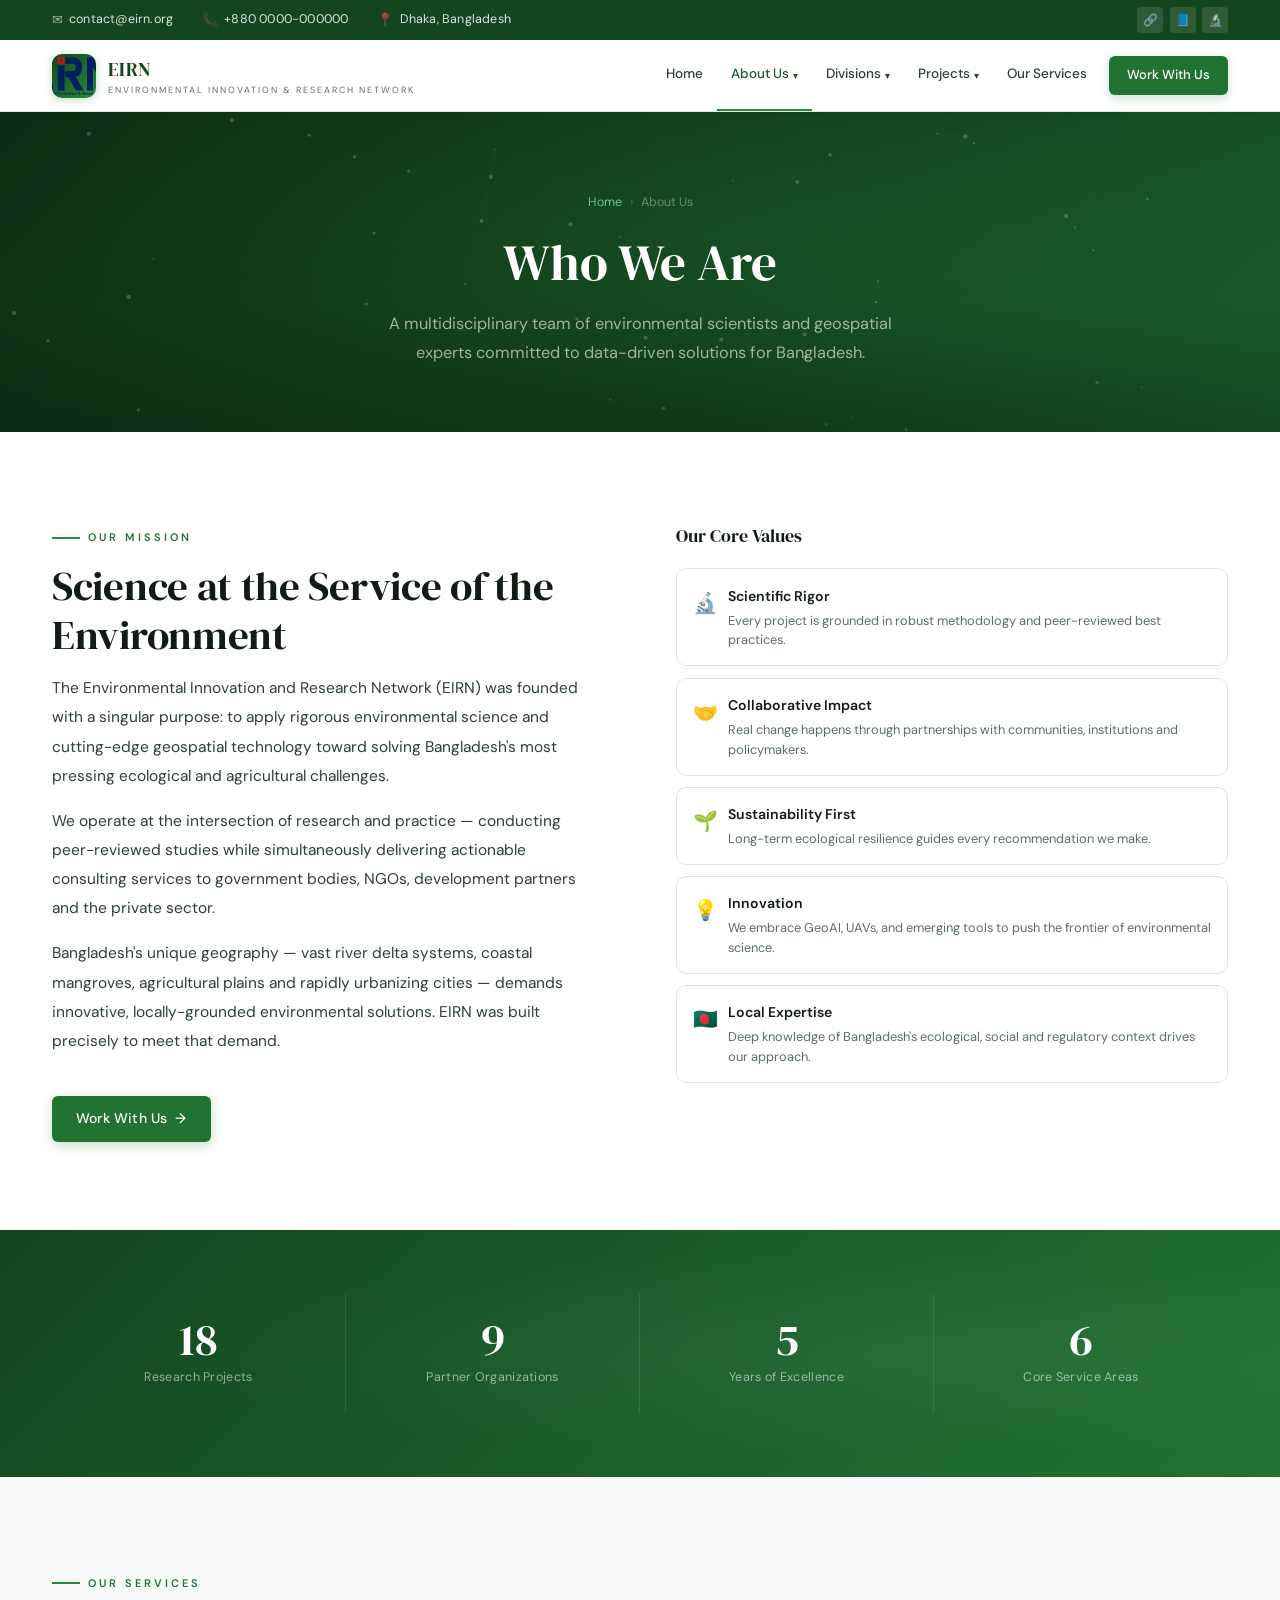
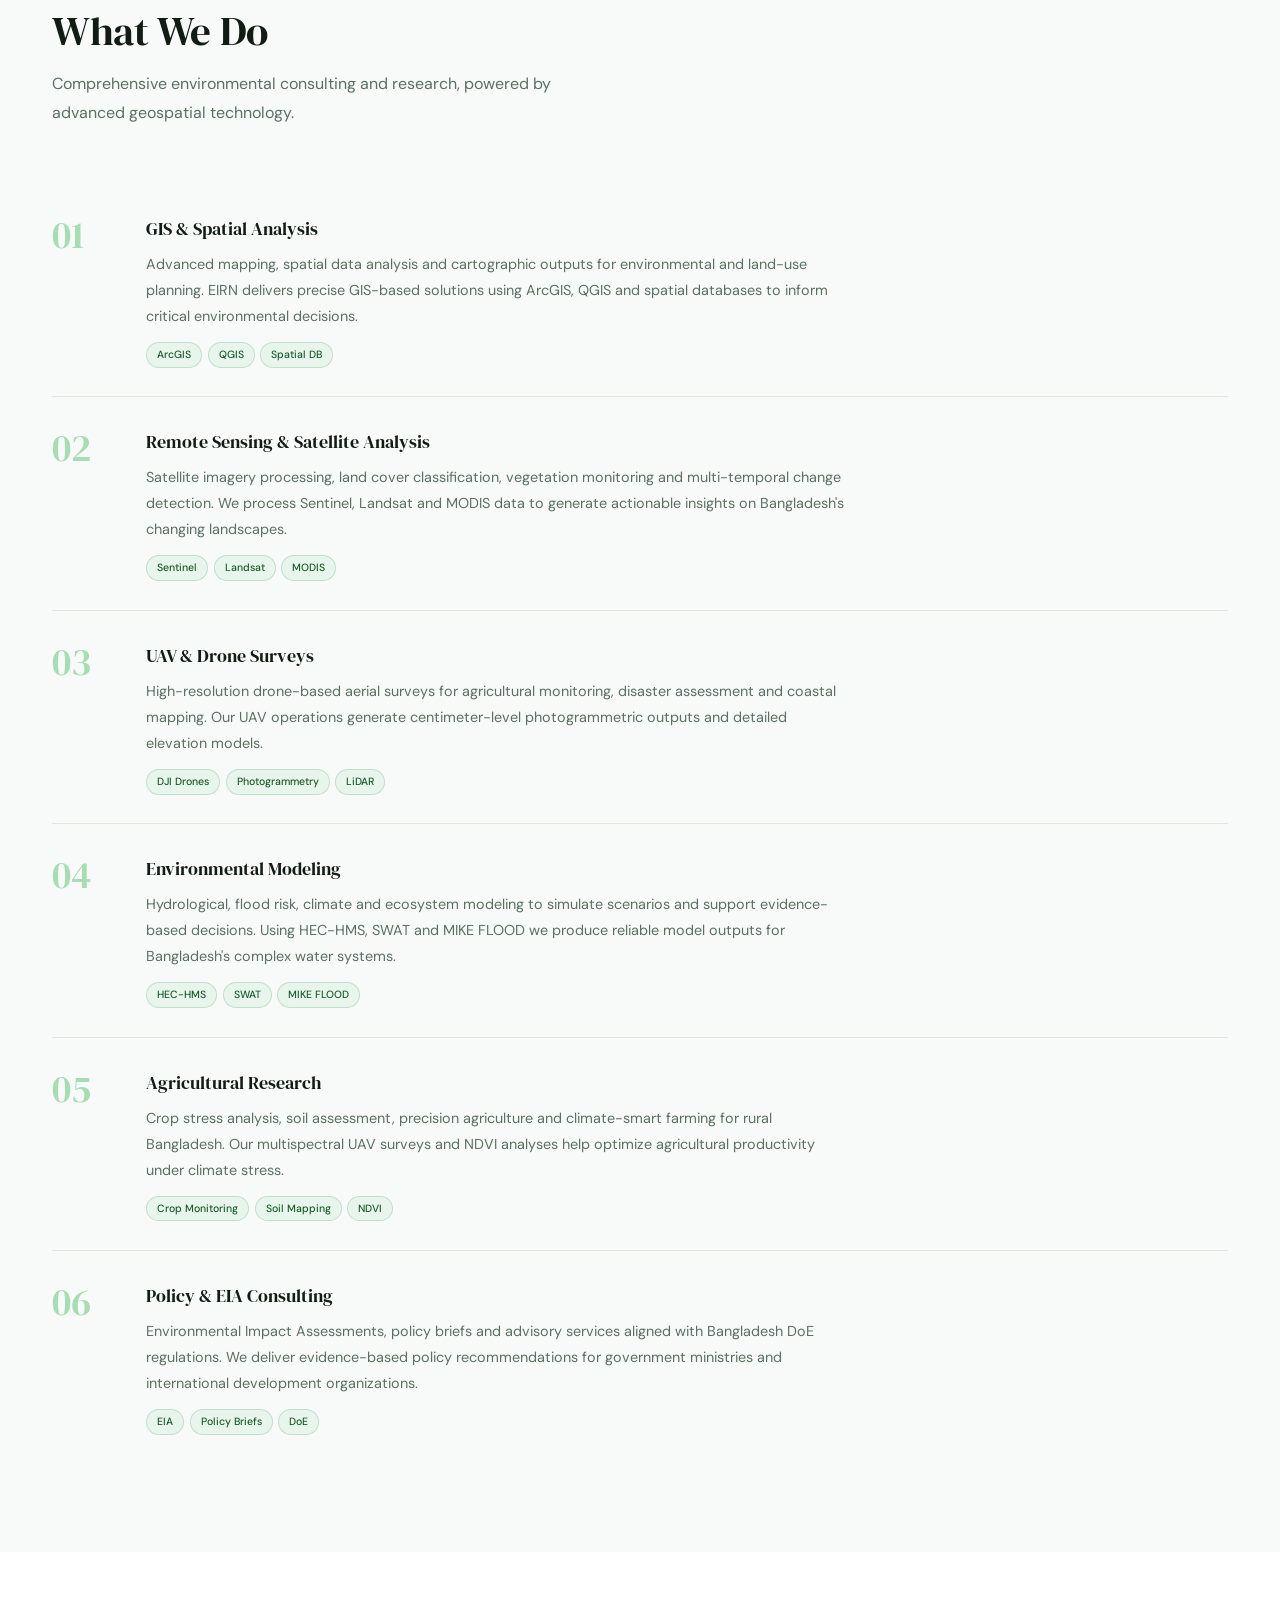
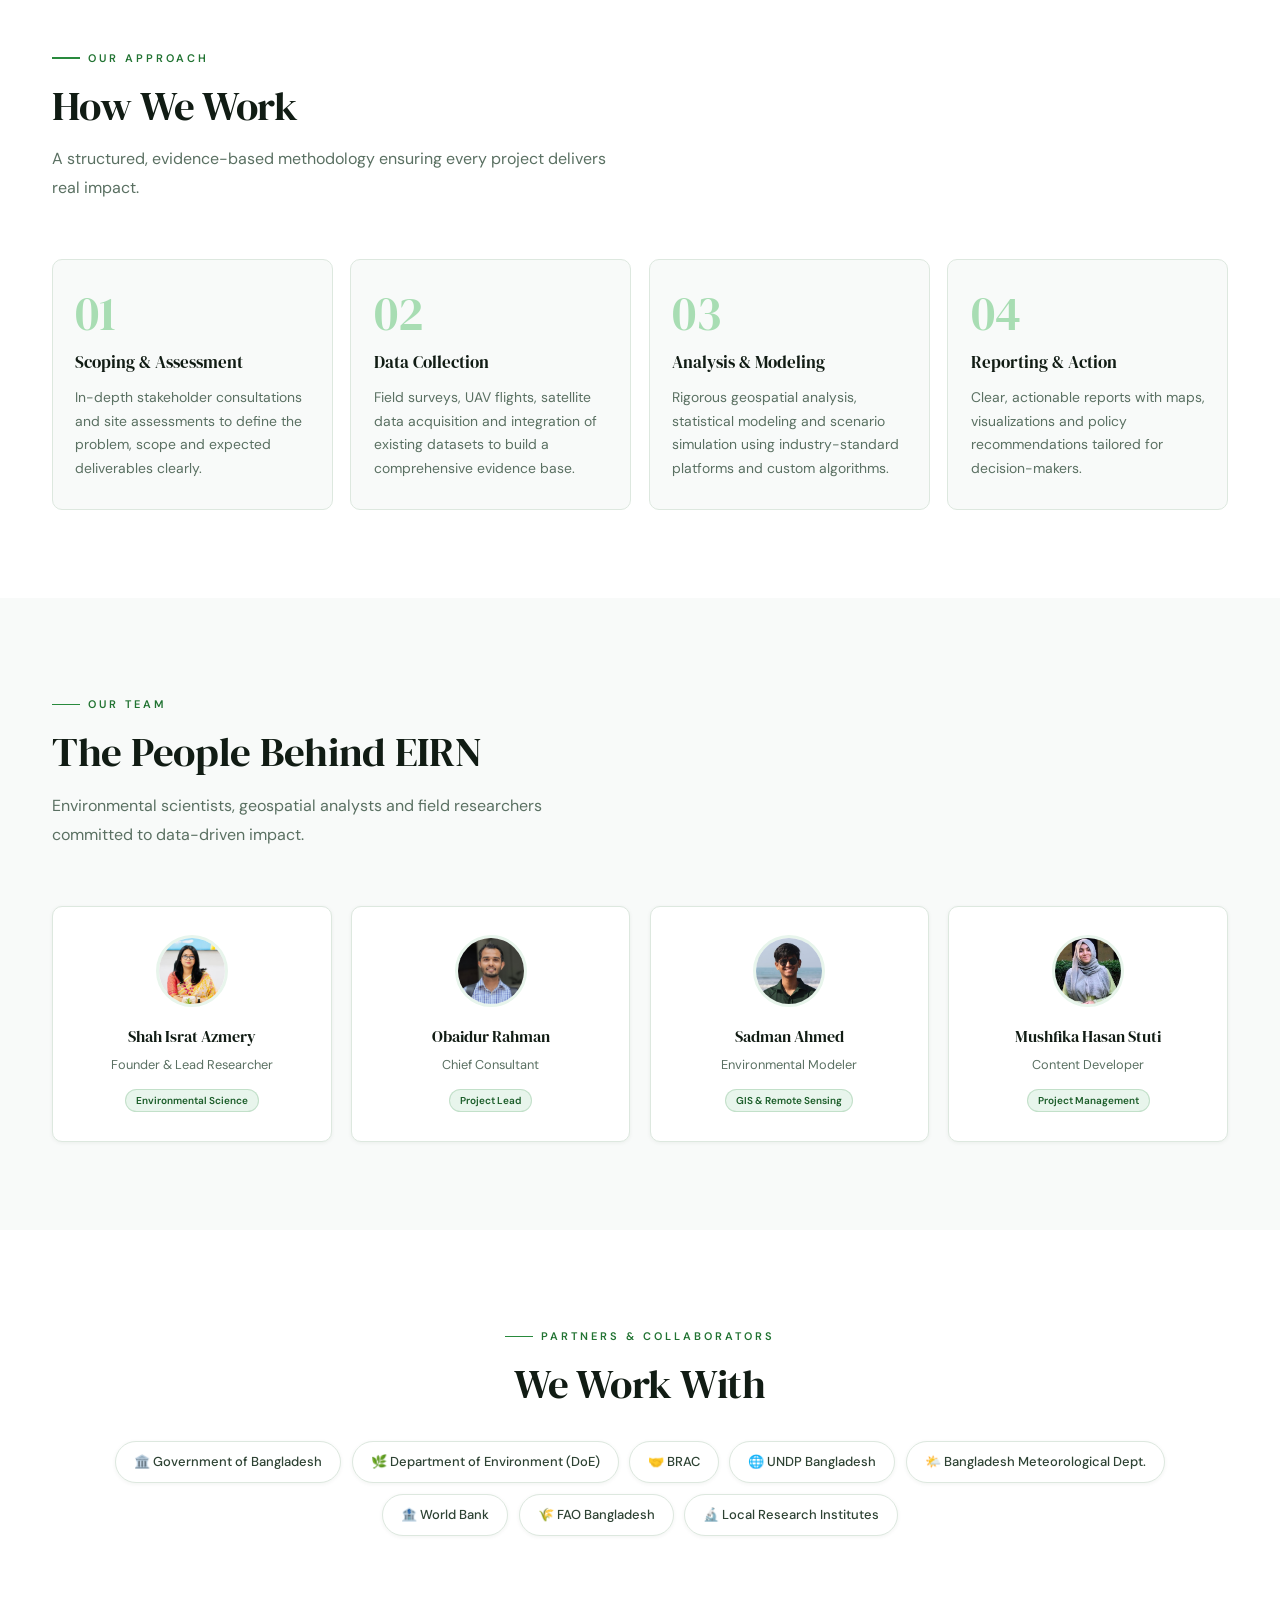
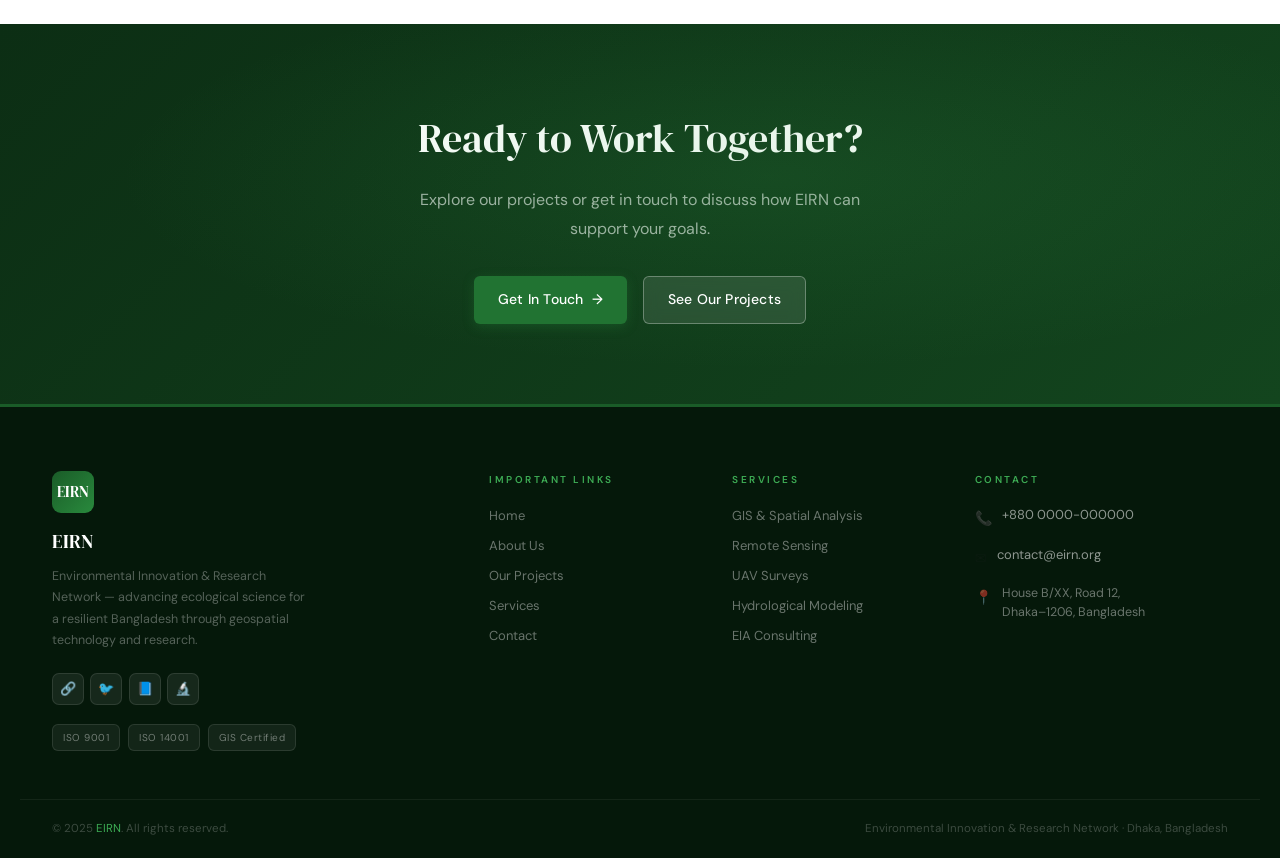
==== commit fe971247: "Add files via upload" ====
--- a/about.html
+++ b/about.html
@@ -10,45 +10,68 @@
 <style>
 #mission{background:var(--white)}
 .ms-grid{display:grid;grid-template-columns:1fr 1fr;gap:4.5rem;align-items:start}
+.ms-text p{color:var(--mid);font-size:.97rem;line-height:1.88;margin-bottom:1rem}
 #services-detail{background:var(--off)}
 #approach{background:var(--white)}
 .ap-grid{display:grid;grid-template-columns:repeat(4,1fr);gap:1.1rem}
+.ap-card{background:var(--off);border:1px solid var(--border);border-radius:var(--r);padding:1.8rem 1.4rem;position:relative;overflow:hidden;transition:transform .3s,box-shadow .3s,border-color .3s}
+.ap-card:hover{transform:translateY(-4px);box-shadow:var(--sh-md);border-color:var(--border2)}
+.ap-n{font-family:var(--ff-d);font-size:3rem;font-weight:400;color:var(--g100);line-height:1;margin-bottom:.8rem;user-select:none}
+.ap-t{font-family:var(--ff-d);font-size:1.05rem;font-weight:400;color:var(--dark);margin-bottom:.5rem}
+.ap-d{font-size:.87rem;color:var(--muted);line-height:1.7}
+.ap-line{position:absolute;bottom:0;left:0;right:0;height:3px;background:linear-gradient(90deg,var(--g500),var(--g300));transform:scaleX(0);transform-origin:left;transition:transform .4s var(--ease)}
+.ap-card:hover .ap-line{transform:scaleX(1)}
 #team{background:var(--off)}
 .team-grid{display:grid;grid-template-columns:repeat(4,1fr);gap:1.2rem}
+.tm-card{background:var(--white);border:1px solid var(--border);border-radius:var(--r);padding:1.8rem 1.4rem;text-align:center;transition:transform .3s,box-shadow .3s,border-color .3s;box-shadow:var(--sh-xs)}
+.tm-card:hover{transform:translateY(-4px);box-shadow:var(--sh-md);border-color:var(--border2)}
+.tm-av{width:72px;height:72px;border-radius:50%;background:var(--g700);margin:0 auto 1rem;display:flex;align-items:center;justify-content:center;font-family:var(--ff-d);font-size:22px;color:var(--g100);overflow:hidden;border:3px solid var(--g50);transition:transform .3s}
+.tm-card:hover .tm-av{transform:scale(1.06)}
+.tm-av img{width:100%;height:100%;object-fit:cover}
+.tm-n{font-family:var(--ff-d);font-size:1rem;font-weight:400;color:var(--dark);margin-bottom:.2rem}
+.tm-r{font-size:.8rem;color:var(--muted);margin-bottom:.6rem}
+.tm-tag{display:inline-block;font-size:10px;background:var(--g50);color:var(--g600);padding:2px 10px;border-radius:100px;border:1px solid rgba(41,138,61,.2);font-weight:600}
 #partners-sec{background:var(--white);text-align:center}
 .stats-band{background:linear-gradient(135deg,var(--g700) 0%,var(--g600) 50%,var(--g500) 100%);padding:4rem 0;position:relative;overflow:hidden}
 .stats-inner{display:grid;grid-template-columns:repeat(4,1fr);position:relative;z-index:1}
 .sb-item{text-align:center;padding:1.5rem 1rem;border-right:1px solid rgba(255,255,255,.1);transition:background .2s}
 .sb-item:last-child{border:none}
 .sb-item:hover{background:rgba(255,255,255,.04)}
-.sb-n{font-family:var(--ff-d);font-size:2.8rem;font-weight:700;color:#fff;line-height:1;display:block;margin-bottom:.3rem}
-.sb-l{font-family:var(--ff-b);font-size:14px;color:rgba(255,255,255,.55)}
+.sb-n{font-family:var(--ff-d);font-size:2.8rem;font-weight:400;color:#fff;line-height:1;display:block;margin-bottom:.3rem}
+.sb-l{font-size:12.5px;color:rgba(255,255,255,.55)}
 @media(max-width:900px){.ms-grid{grid-template-columns:1fr}.ap-grid{grid-template-columns:1fr 1fr}.team-grid{grid-template-columns:repeat(2,1fr)}.stats-inner{grid-template-columns:repeat(2,1fr)}}
 @media(max-width:500px){.ap-grid{grid-template-columns:1fr}.team-grid{grid-template-columns:1fr 1fr}}
 </style>
 </head>
 <body>
-<div class="topbar"><div class="topbar-in"><div class="topbar-contact"><a href="mailto:contact@eirn.org"><span class="tbi">✉</span> contact@eirn.org</a><a href="tel:+880000000000"><span class="tbi">📞</span> +880 0000-000000</a><a href="#"><span class="tbi">📍</span> Dhaka, Bangladesh</a></div><div class="topbar-social"><a href="#">🔗</a><a href="#">📘</a><a href="#">🔬</a></div></div></div>
+<!-- TOP BAR -->
+<div class="topbar">
+  <div class="topbar-in">
+    <div class="topbar-contact">
+      <a href="mailto:contact@eirn.org"><span class="tbi">✉</span> contact@eirn.org</a>
+      <a href="tel:+880000000000"><span class="tbi">📞</span> +880 0000-000000</a>
+      <a href="index.html"><span class="tbi">📍</span> Dhaka, Bangladesh</a>
+    </div>
+    <div class="topbar-social">
+      <a href="#" title="LinkedIn">🔗</a><a href="#" title="Facebook">📘</a><a href="#" title="ResearchGate">🔬</a>
+    </div>
+  </div>
+</div>
+<!-- NAV -->
 <nav>
   <div class="nav-in">
     <a class="nav-brand" href="index.html">
-      <div class="nav-logo">
-        <img src="images/logo.png" alt="EIRN Logo" loading="lazy"
-             onerror="this.style.display='none';this.parentElement.innerHTML='<span class=nav-logo-fb>EIRN</span>'"/>
-      </div>
-      <div class="nav-brand-text">
-        <span class="nav-nm-m">EIRN</span>
-        <span class="nav-nm-s">Environmental Innovation &amp; Research Network</span>
-      </div>
+      <div class="nav-logo"><img src="images/logo.png" alt="EIRN" loading="lazy" onerror="this.style.display='none';this.parentElement.innerHTML='<span class=nav-logo-fb>EI</span>'"/></div>
+      <div><span class="nav-nm-m">EIRN</span><span class="nav-nm-s">Environmental Innovation & Research Network</span></div>
     </a>
     <button class="nav-tog" aria-label="Menu" aria-expanded="false"><span></span><span></span><span></span></button>
     <ul class="nav-menu">
       <li><a href="index.html">Home</a></li>
       <li><a href="about.html" class="active">About Us <span class="chev">▾</span></a>
-        <div class="dropdown"><a href="about.html">The Organization</a><a href="about.html#mission">Mission &amp; Vision</a><a href="about.html#team">Meet the Team</a><a href="about.html#partners-sec">Our Partners</a><a href="contact.html">Contact Us</a></div>
+        <div class="dropdown"><a href="about.html">The Organization</a><a href="about.html#mission">Mission & Vision</a><a href="about.html#team">Meet the Team</a><a href="about.html#partners-sec">Our Partners</a><a href="contact.html">Contact Us</a></div>
       </li>
       <li><a href="projects.html">Divisions <span class="chev">▾</span></a>
-        <div class="dropdown"><a href="projects.html">Environment</a><a href="projects.html">Hydrology</a><a href="projects.html">Urban Environment</a><a href="projects.html">Agriculture</a><a href="projects.html">GIS &amp; Remote Sensing</a></div>
+        <div class="dropdown"><a href="projects.html">Environment</a><a href="projects.html">Hydrology</a><a href="projects.html">Urban Environment</a><a href="projects.html">Agriculture</a><a href="projects.html">GIS & Remote Sensing</a></div>
       </li>
       <li><a href="projects.html">Projects <span class="chev">▾</span></a>
         <div class="dropdown"><a href="projects.html">Ongoing Projects</a><a href="projects.html">Completed Projects</a></div>
@@ -58,6 +81,8 @@
     </ul>
   </div>
 </nav>
+
+<!-- PAGE HERO -->
 <div class="ph">
   <canvas id="ph-canvas"></canvas>
   <div class="ph-ov"></div>
@@ -67,79 +92,108 @@
     <p>A multidisciplinary team of environmental scientists and geospatial experts committed to data-driven solutions for Bangladesh.</p>
   </div>
 </div>
-<section id="mission"><div class="container"><div class="ms-grid">
-  <div class="rv-l">
-    <div class="sec-label">Our Mission</div>
-    <h2 class="sec-title">Science at the Service of the Environment</h2>
-    <div class="ms-text">
-      <p>The Environmental Innovation and Research Network (EIRN) was founded with a singular purpose: to apply rigorous environmental science and cutting-edge geospatial technology toward solving Bangladesh's most pressing ecological and agricultural challenges.</p>
-      <p>We operate at the intersection of research and practice — conducting peer-reviewed studies while simultaneously delivering actionable consulting services to government bodies, NGOs, development partners and the private sector.</p>
-      <p>Bangladesh's unique geography — vast river delta systems, coastal mangroves, agricultural plains and rapidly urbanizing cities — demands innovative, locally-grounded environmental solutions. EIRN was built precisely to meet that demand.</p>
-    </div>
-    <a href="contact.html" class="btn btn-p" style="margin-top:1.5rem">Work With Us <span class="arr">→</span></a>
-  </div>
-  <div class="rv-r">
-    <h3 style="font-family:var(--ff-d);font-size:1.3rem;color:var(--dark);margin-bottom:1.1rem;font-weight:700">Our Core Values</h3>
-    <div style="display:flex;flex-direction:column;gap:.7rem">
-      <div class="val-item"><div class="val-ico">🔬</div><div><div class="val-t">Scientific Rigor</div><div class="val-d">Every project is grounded in robust methodology and peer-reviewed best practices.</div></div></div>
-      <div class="val-item"><div class="val-ico">🤝</div><div><div class="val-t">Collaborative Impact</div><div class="val-d">Real change happens through partnerships with communities, institutions and policymakers.</div></div></div>
-      <div class="val-item"><div class="val-ico">🌱</div><div><div class="val-t">Sustainability First</div><div class="val-d">Long-term ecological resilience guides every recommendation we make.</div></div></div>
-      <div class="val-item"><div class="val-ico">💡</div><div><div class="val-t">Innovation</div><div class="val-d">We embrace GeoAI, UAVs, and emerging tools to push the frontier of environmental science.</div></div></div>
-      <div class="val-item"><div class="val-ico">🇧🇩</div><div><div class="val-t">Local Expertise</div><div class="val-d">Deep knowledge of Bangladesh's ecological, social and regulatory context drives our approach.</div></div></div>
-    </div>
-  </div>
-</div></div></section>
-<div class="stats-band"><div class="container stats-inner stag">
-  <div class="sb-item"><span class="sb-n"><span class="counter" data-target="20" data-suffix="+">20+</span></span><div class="sb-l">Research Projects</div></div>
-  <div class="sb-item"><span class="sb-n"><span class="counter" data-target="10" data-suffix="+">10+</span></span><div class="sb-l">Partner Organizations</div></div>
-  <div class="sb-item"><span class="sb-n"><span class="counter" data-target="5" data-suffix="+">5+</span></span><div class="sb-l">Years of Excellence</div></div>
-  <div class="sb-item"><span class="sb-n"><span class="counter" data-target="6">6</span></span><div class="sb-l">Core Service Areas</div></div>
-</div></div>
-<section id="services-detail"><div class="container">
-  <div class="sec-head rv"><div class="sec-label">Our Services</div><h2 class="sec-title">What We Do</h2><p class="sec-sub">Comprehensive environmental consulting and research, powered by advanced geospatial technology.</p></div>
-  <div class="sv-list stag">
-    <div class="sv-item"><div class="sv-num">01</div><div><div class="sv-title">GIS &amp; Spatial Analysis</div><p class="sv-desc">Advanced mapping, spatial data analysis and cartographic outputs for environmental and land-use planning. EIRN delivers precise GIS-based solutions using ArcGIS, QGIS and spatial databases to inform critical environmental decisions.</p><div class="sv-tags"><span class="sv-tag">ArcGIS</span><span class="sv-tag">QGIS</span><span class="sv-tag">Spatial DB</span></div></div></div>
-    <div class="sv-item"><div class="sv-num">02</div><div><div class="sv-title">Remote Sensing &amp; Satellite Analysis</div><p class="sv-desc">Satellite imagery processing, land cover classification, vegetation monitoring and multi-temporal change detection. We process Sentinel, Landsat and MODIS data to generate actionable insights on Bangladesh's changing landscapes.</p><div class="sv-tags"><span class="sv-tag">Sentinel</span><span class="sv-tag">Landsat</span><span class="sv-tag">MODIS</span></div></div></div>
-    <div class="sv-item"><div class="sv-num">03</div><div><div class="sv-title">UAV &amp; Drone Surveys</div><p class="sv-desc">High-resolution drone-based aerial surveys for agricultural monitoring, disaster assessment and coastal mapping. Our UAV operations generate centimeter-level photogrammetric outputs and detailed elevation models.</p><div class="sv-tags"><span class="sv-tag">DJI Drones</span><span class="sv-tag">Photogrammetry</span><span class="sv-tag">LiDAR</span></div></div></div>
-    <div class="sv-item"><div class="sv-num">04</div><div><div class="sv-title">Environmental Modeling</div><p class="sv-desc">Hydrological, flood risk, climate and ecosystem modeling to simulate scenarios and support evidence-based decisions. Using HEC-HMS, SWAT and MIKE FLOOD to produce reliable model outputs for Bangladesh's complex water systems.</p><div class="sv-tags"><span class="sv-tag">HEC-HMS</span><span class="sv-tag">SWAT</span><span class="sv-tag">MIKE FLOOD</span></div></div></div>
-    <div class="sv-item"><div class="sv-num">05</div><div><div class="sv-title">Agricultural Research</div><p class="sv-desc">Crop stress analysis, soil assessment, precision agriculture and climate-smart farming for rural Bangladesh. Multispectral UAV surveys and NDVI analyses help optimize agricultural productivity under climate stress.</p><div class="sv-tags"><span class="sv-tag">Crop Monitoring</span><span class="sv-tag">Soil Mapping</span><span class="sv-tag">NDVI</span></div></div></div>
-    <div class="sv-item"><div class="sv-num">06</div><div><div class="sv-title">Policy &amp; EIA Consulting</div><p class="sv-desc">Environmental Impact Assessments, policy briefs and advisory services aligned with Bangladesh DoE regulations. Evidence-based policy recommendations for government ministries and international development organizations.</p><div class="sv-tags"><span class="sv-tag">EIA</span><span class="sv-tag">Policy Briefs</span><span class="sv-tag">DoE</span></div></div></div>
-  </div>
-</div></section>
-<section id="approach"><div class="container">
-  <div class="sec-head rv"><div class="sec-label">Our Approach</div><h2 class="sec-title">How We Work</h2><p class="sec-sub">A structured, evidence-based methodology ensuring every project delivers real impact.</p></div>
-  <div class="ap-grid stag">
-    <div class="ap-card"><div class="ap-n">01</div><div class="ap-t">Scoping &amp; Assessment</div><p class="ap-d">In-depth stakeholder consultations and site assessments to define the problem, scope and expected deliverables clearly.</p><div class="ap-line"></div></div>
-    <div class="ap-card"><div class="ap-n">02</div><div class="ap-t">Data Collection</div><p class="ap-d">Field surveys, UAV flights, satellite data acquisition and integration of existing datasets to build a comprehensive evidence base.</p><div class="ap-line"></div></div>
-    <div class="ap-card"><div class="ap-n">03</div><div class="ap-t">Analysis &amp; Modeling</div><p class="ap-d">Rigorous geospatial analysis, statistical modeling and scenario simulation using industry-standard platforms and custom algorithms.</p><div class="ap-line"></div></div>
-    <div class="ap-card"><div class="ap-n">04</div><div class="ap-t">Reporting &amp; Action</div><p class="ap-d">Clear, actionable reports with maps, visualizations and policy recommendations tailored for decision-makers.</p><div class="ap-line"></div></div>
-  </div>
-</div></section>
-<section id="team"><div class="container">
-  <div class="sec-head rv"><div class="sec-label">Our Team</div><h2 class="sec-title">The People Behind EIRN</h2><p class="sec-sub">Environmental scientists, geospatial analysts and field researchers committed to data-driven impact.</p></div>
-  <div class="team-grid stag">
-    <div class="tm-card"><div class="tm-av"><img src="images/team1.jpg" alt="Shah Israt Azmery" loading="lazy" onerror="this.parentElement.textContent='SA'"/></div><div class="tm-n">Shah Israt Azmery</div><div class="tm-r">Founder &amp; Lead Researcher</div><div class="tm-tag">Environmental Science</div></div>
-    <div class="tm-card"><div class="tm-av" style="background:var(--g600)"><img src="images/team2.jpg" alt="Obaidur Rahman" loading="lazy" onerror="this.parentElement.textContent='OR'"/></div><div class="tm-n">Obaidur Rahman</div><div class="tm-r">Chief Consultant</div><div class="tm-tag">Project Lead</div></div>
-    <div class="tm-card"><div class="tm-av" style="background:var(--g500)"><img src="images/team3.jpg" alt="Sadman Ahmed" loading="lazy" onerror="this.parentElement.textContent='SA'"/></div><div class="tm-n">Sadman Ahmed</div><div class="tm-r">Environmental Modeler</div><div class="tm-tag">GIS &amp; Remote Sensing</div></div>
-    <div class="tm-card"><div class="tm-av" style="background:var(--g700)"><img src="images/team4.jpg" alt="Mushfika Hasan Stuti" loading="lazy" onerror="this.parentElement.textContent='MH'"/></div><div class="tm-n">Mushfika Hasan Stuti</div><div class="tm-r">Content Developer</div><div class="tm-tag">Project Management</div></div>
-  </div>
-</div></section>
-<section id="partners-sec"><div class="container">
-  <div class="rv"><div class="sec-label" style="justify-content:center">Partners &amp; Collaborators</div><h2 class="sec-title">We Work With</h2></div>
-  <div class="pills-row rv">
-    <div class="pill">🏛️ Government of Bangladesh</div><div class="pill">🌿 Department of Environment (DoE)</div><div class="pill">🤝 BRAC</div><div class="pill">🌐 UNDP Bangladesh</div><div class="pill">🌤️ Bangladesh Meteorological Dept.</div><div class="pill">🏦 World Bank</div><div class="pill">🌾 FAO Bangladesh</div><div class="pill">🔬 Local Research Institutes</div>
-  </div>
-</div></section>
+
+<!-- MISSION -->
+<section id="mission">
+  <div class="container">
+    <div class="ms-grid">
+      <div class="rv-l">
+        <div class="sec-label">Our Mission</div>
+        <h2 class="sec-title">Science at the Service of the Environment</h2>
+        <div class="ms-text">
+          <p>The Environmental Innovation and Research Network (EIRN) was founded with a singular purpose: to apply rigorous environmental science and cutting-edge geospatial technology toward solving Bangladesh's most pressing ecological and agricultural challenges.</p>
+          <p>We operate at the intersection of research and practice — conducting peer-reviewed studies while simultaneously delivering actionable consulting services to government bodies, NGOs, development partners and the private sector.</p>
+          <p>Bangladesh's unique geography — vast river delta systems, coastal mangroves, agricultural plains and rapidly urbanizing cities — demands innovative, locally-grounded environmental solutions. EIRN was built precisely to meet that demand.</p>
+        </div>
+        <a href="contact.html" class="btn btn-p" style="margin-top:1.5rem">Work With Us <span class="arr">→</span></a>
+      </div>
+      <div class="rv-r">
+        <h3 style="font-family:var(--ff-d);font-size:1.15rem;color:var(--dark);margin-bottom:1.1rem;font-weight:400">Our Core Values</h3>
+        <div style="display:flex;flex-direction:column;gap:.7rem">
+          <div class="val-item"><div class="val-ico">🔬</div><div><div class="val-t">Scientific Rigor</div><div class="val-d">Every project is grounded in robust methodology and peer-reviewed best practices.</div></div></div>
+          <div class="val-item"><div class="val-ico">🤝</div><div><div class="val-t">Collaborative Impact</div><div class="val-d">Real change happens through partnerships with communities, institutions and policymakers.</div></div></div>
+          <div class="val-item"><div class="val-ico">🌱</div><div><div class="val-t">Sustainability First</div><div class="val-d">Long-term ecological resilience guides every recommendation we make.</div></div></div>
+          <div class="val-item"><div class="val-ico">💡</div><div><div class="val-t">Innovation</div><div class="val-d">We embrace GeoAI, UAVs, and emerging tools to push the frontier of environmental science.</div></div></div>
+          <div class="val-item"><div class="val-ico">🇧🇩</div><div><div class="val-t">Local Expertise</div><div class="val-d">Deep knowledge of Bangladesh's ecological, social and regulatory context drives our approach.</div></div></div>
+        </div>
+      </div>
+    </div>
+  </div>
+</section>
+
+<!-- STATS -->
+<div class="stats-band">
+  <div class="container stats-inner stag">
+    <div class="sb-item"><span class="sb-n"><span class="counter" data-target="20" data-suffix="+">20+</span></span><div class="sb-l">Research Projects</div></div>
+    <div class="sb-item"><span class="sb-n"><span class="counter" data-target="10" data-suffix="+">10+</span></span><div class="sb-l">Partner Organizations</div></div>
+    <div class="sb-item"><span class="sb-n"><span class="counter" data-target="5" data-suffix="+">5+</span></span><div class="sb-l">Years of Excellence</div></div>
+    <div class="sb-item"><span class="sb-n"><span class="counter" data-target="6">6</span></span><div class="sb-l">Core Service Areas</div></div>
+  </div>
+</div>
+
+<!-- SERVICES DETAIL -->
+<section id="services-detail">
+  <div class="container">
+    <div class="sec-head rv"><div class="sec-label">Our Services</div><h2 class="sec-title">What We Do</h2><p class="sec-sub">Comprehensive environmental consulting and research, powered by advanced geospatial technology.</p></div>
+    <div class="sv-list stag">
+      <div class="sv-item"><div class="sv-num">01</div><div><div class="sv-title">GIS & Spatial Analysis</div><p class="sv-desc">Advanced mapping, spatial data analysis and cartographic outputs for environmental and land-use planning. EIRN delivers precise GIS-based solutions using ArcGIS, QGIS and spatial databases to inform critical environmental decisions.</p><div class="sv-tags"><span class="sv-tag">ArcGIS</span><span class="sv-tag">QGIS</span><span class="sv-tag">Spatial DB</span></div></div></div>
+      <div class="sv-item"><div class="sv-num">02</div><div><div class="sv-title">Remote Sensing & Satellite Analysis</div><p class="sv-desc">Satellite imagery processing, land cover classification, vegetation monitoring and multi-temporal change detection. We process Sentinel, Landsat and MODIS data to generate actionable insights on Bangladesh's changing landscapes.</p><div class="sv-tags"><span class="sv-tag">Sentinel</span><span class="sv-tag">Landsat</span><span class="sv-tag">MODIS</span></div></div></div>
+      <div class="sv-item"><div class="sv-num">03</div><div><div class="sv-title">UAV & Drone Surveys</div><p class="sv-desc">High-resolution drone-based aerial surveys for agricultural monitoring, disaster assessment and coastal mapping. Our UAV operations generate centimeter-level photogrammetric outputs and detailed elevation models.</p><div class="sv-tags"><span class="sv-tag">DJI Drones</span><span class="sv-tag">Photogrammetry</span><span class="sv-tag">LiDAR</span></div></div></div>
+      <div class="sv-item"><div class="sv-num">04</div><div><div class="sv-title">Environmental Modeling</div><p class="sv-desc">Hydrological, flood risk, climate and ecosystem modeling to simulate scenarios and support evidence-based decisions. Using HEC-HMS, SWAT and MIKE FLOOD we produce reliable model outputs for Bangladesh's complex water systems.</p><div class="sv-tags"><span class="sv-tag">HEC-HMS</span><span class="sv-tag">SWAT</span><span class="sv-tag">MIKE FLOOD</span></div></div></div>
+      <div class="sv-item"><div class="sv-num">05</div><div><div class="sv-title">Agricultural Research</div><p class="sv-desc">Crop stress analysis, soil assessment, precision agriculture and climate-smart farming for rural Bangladesh. Our multispectral UAV surveys and NDVI analyses help optimize agricultural productivity under climate stress.</p><div class="sv-tags"><span class="sv-tag">Crop Monitoring</span><span class="sv-tag">Soil Mapping</span><span class="sv-tag">NDVI</span></div></div></div>
+      <div class="sv-item"><div class="sv-num">06</div><div><div class="sv-title">Policy & EIA Consulting</div><p class="sv-desc">Environmental Impact Assessments, policy briefs and advisory services aligned with Bangladesh DoE regulations. We deliver evidence-based policy recommendations for government ministries and international development organizations.</p><div class="sv-tags"><span class="sv-tag">EIA</span><span class="sv-tag">Policy Briefs</span><span class="sv-tag">DoE</span></div></div></div>
+    </div>
+  </div>
+</section>
+
+<!-- APPROACH -->
+<section id="approach">
+  <div class="container">
+    <div class="sec-head rv"><div class="sec-label">Our Approach</div><h2 class="sec-title">How We Work</h2><p class="sec-sub">A structured, evidence-based methodology ensuring every project delivers real impact.</p></div>
+    <div class="ap-grid stag">
+      <div class="ap-card"><div class="ap-n">01</div><div class="ap-t">Scoping & Assessment</div><p class="ap-d">In-depth stakeholder consultations and site assessments to define the problem, scope and expected deliverables clearly.</p><div class="ap-line"></div></div>
+      <div class="ap-card"><div class="ap-n">02</div><div class="ap-t">Data Collection</div><p class="ap-d">Field surveys, UAV flights, satellite data acquisition and integration of existing datasets to build a comprehensive evidence base.</p><div class="ap-line"></div></div>
+      <div class="ap-card"><div class="ap-n">03</div><div class="ap-t">Analysis & Modeling</div><p class="ap-d">Rigorous geospatial analysis, statistical modeling and scenario simulation using industry-standard platforms and custom algorithms.</p><div class="ap-line"></div></div>
+      <div class="ap-card"><div class="ap-n">04</div><div class="ap-t">Reporting & Action</div><p class="ap-d">Clear, actionable reports with maps, visualizations and policy recommendations tailored for decision-makers.</p><div class="ap-line"></div></div>
+    </div>
+  </div>
+</section>
+
+<!-- TEAM -->
+<section id="team" style="background:var(--off)">
+  <div class="container">
+    <div class="sec-head rv"><div class="sec-label">Our Team</div><h2 class="sec-title">The People Behind EIRN</h2><p class="sec-sub">Environmental scientists, geospatial analysts and field researchers committed to data-driven impact.</p></div>
+    <div class="team-grid stag">
+      <div class="tm-card"><div class="tm-av"><img src="images/team1.jpg" alt="Shah Israt Azmery" loading="lazy" onerror="this.parentElement.textContent='SA'"/></div><div class="tm-n">Shah Israt Azmery</div><div class="tm-r">Founder & Lead Researcher</div><div class="tm-tag">Environmental Science</div></div>
+      <div class="tm-card"><div class="tm-av" style="background:var(--g600)"><img src="images/team2.jpg" alt="Obaidur Rahman" loading="lazy" onerror="this.parentElement.textContent='OR'"/></div><div class="tm-n">Obaidur Rahman</div><div class="tm-r">Chief Consultant</div><div class="tm-tag">Project Lead</div></div>
+      <div class="tm-card"><div class="tm-av" style="background:var(--g500)"><img src="images/team3.jpg" alt="Sadman Ahmed" loading="lazy" onerror="this.parentElement.textContent='SA'"/></div><div class="tm-n">Sadman Ahmed</div><div class="tm-r">Environmental Modeler</div><div class="tm-tag">GIS & Remote Sensing</div></div>
+      <div class="tm-card"><div class="tm-av" style="background:var(--g700)"><img src="images/team4.jpg" alt="Mushfika Hasan Stuti" loading="lazy" onerror="this.parentElement.textContent='MH'"/></div><div class="tm-n">Mushfika Hasan Stuti</div><div class="tm-r">Content Developer</div><div class="tm-tag">Project Management</div></div>
+    </div>
+  </div>
+</section>
+
+<!-- PARTNERS -->
+<section id="partners-sec" style="background:var(--white);text-align:center">
+  <div class="container">
+    <div class="rv"><div class="sec-label" style="justify-content:center">Partners & Collaborators</div><h2 class="sec-title">We Work With</h2></div>
+    <div class="pills-row rv">
+      <div class="pill">🏛️ Government of Bangladesh</div><div class="pill">🌿 Department of Environment (DoE)</div><div class="pill">🤝 BRAC</div><div class="pill">🌐 UNDP Bangladesh</div><div class="pill">🌤️ Bangladesh Meteorological Dept.</div><div class="pill">🏦 World Bank</div><div class="pill">🌾 FAO Bangladesh</div><div class="pill">🔬 Local Research Institutes</div>
+    </div>
+  </div>
+</section>
+
 <div class="cta-band"><div class="container rv"><h2>Ready to Work Together?</h2><p>Explore our projects or get in touch to discuss how EIRN can support your goals.</p><div class="cta-acts"><a href="contact.html" class="btn btn-p">Get In Touch <span class="arr">→</span></a><a href="projects.html" class="btn btn-w">See Our Projects</a></div></div></div>
+
 <footer>
   <div class="ft-grid">
-    <div><div class="ft-logo"><span style="font-family:var(--ff-d);color:#fff;font-size:16px;font-weight:700">EIRN</span></div><div class="ft-nm">EIRN</div><p class="ft-desc">Environmental Innovation &amp; Research Network — advancing ecological science for a resilient Bangladesh through geospatial technology and research.</p><div class="ft-soc"><a href="#">🔗</a><a href="#">🐦</a><a href="#">📘</a><a href="#">🔬</a></div><div class="ft-certs"><span class="ft-cert">ISO 9001</span><span class="ft-cert">ISO 14001</span><span class="ft-cert">GIS Certified</span></div></div>
-    <div class="ft-col"><h4>Important Links</h4><ul><li><a href="index.html">Home</a></li><li><a href="about.html">About Us</a></li><li><a href="projects.html">Our Projects</a></li><li><a href="#services-detail">Services</a></li><li><a href="contact.html">Contact</a></li></ul></div>
-    <div class="ft-col"><h4>Services</h4><ul><li><a href="#">GIS &amp; Spatial</a></li><li><a href="#">Remote Sensing</a></li><li><a href="#">UAV Surveys</a></li><li><a href="#">Env. Modeling</a></li></ul></div>
+    <div><div class="ft-brand"><div class="ft-logo"><span style="font-family:var(--ff-d);color:#fff;font-size:15px">EIRN</span></div><div class="ft-nm">EIRN</div><p class="ft-desc">Environmental Innovation & Research Network — advancing ecological science for a resilient Bangladesh through geospatial technology and research.</p><div class="ft-soc"><a href="#">🔗</a><a href="#">🐦</a><a href="#">📘</a><a href="#">🔬</a></div></div><div class="ft-certs"><span class="ft-cert">ISO 9001</span><span class="ft-cert">ISO 14001</span><span class="ft-cert">GIS Certified</span></div></div>
+    <div class="ft-col"><h4>Important Links</h4><ul><li><a href="index.html">Home</a></li><li><a href="about.html">About Us</a></li><li><a href="projects.html">Our Projects</a></li><li><a href="about.html#services-detail">Services</a></li><li><a href="contact.html">Contact</a></li></ul></div>
+    <div class="ft-col"><h4>Services</h4><ul><li><a href="#">GIS & Spatial Analysis</a></li><li><a href="#">Remote Sensing</a></li><li><a href="#">UAV Surveys</a></li><li><a href="#">Hydrological Modeling</a></li><li><a href="#">EIA Consulting</a></li></ul></div>
     <div class="ft-col"><h4>Contact</h4><div class="ft-contact-item"><span class="ft-contact-ico">📞</span><div class="ft-contact-val"><a href="tel:+880000000000">+880 0000-000000</a></div></div><div class="ft-contact-item"><span class="ft-contact-ico">✉</span><div class="ft-contact-val"><a href="mailto:contact@eirn.org">contact@eirn.org</a></div></div><div class="ft-contact-item"><span class="ft-contact-ico">📍</span><div class="ft-contact-val">House B/XX, Road 12,<br>Dhaka–1206, Bangladesh</div></div></div>
   </div>
-  <div class="ft-bot"><span>© 2025 <em>EIRN</em>. All rights reserved.</span><span>Environmental Innovation &amp; Research Network · Dhaka, Bangladesh</span></div>
+  <div class="ft-bot"><span>© 2025 <em>EIRN</em>. All rights reserved.</span><span>Environmental Innovation & Research Network · Dhaka, Bangladesh</span></div>
 </footer>
+
 <script src="script.js"></script>
 <script>initParticles(document.getElementById('ph-canvas'),{count:45,speed:.28,color:'rgba(255,255,255,.5)',lineColor:'rgba(255,255,255,.13)',maxDist:120});</script>
 </body>
--- a/style.css
+++ b/style.css
@@ -1,7 +1,7 @@
 /* ============================================================
-   EIRN v3.1 — Roboto, 20% larger text, full logo
+   EIRN v3.0 — Corporate Light Theme (ocreeds.com inspired)
    ============================================================ */
-@import url('https://fonts.googleapis.com/css2?family=Roboto:ital,wght@0,300;0,400;0,500;0,700;0,900;1,400&family=Roboto+Slab:wght@400;500;600;700&display=swap');
+@import url('https://fonts.googleapis.com/css2?family=DM+Serif+Display:ital@0;1&family=DM+Sans:ital,opsz,wght@0,9..40,300;0,9..40,400;0,9..40,500;0,9..40,600;1,9..40,400&display=swap');
 
 *,*::before,*::after{box-sizing:border-box;margin:0;padding:0}
 
@@ -23,18 +23,18 @@
   --sh-md:0 6px 24px rgba(13,50,20,.12);
   --sh-lg:0 16px 48px rgba(13,50,20,.16);
   --sh-xl:0 32px 80px rgba(13,50,20,.2);
-  /* Typography — Roboto everywhere */
-  --ff-d:'Roboto Slab',Georgia,serif;
-  --ff-b:'Roboto',system-ui,sans-serif;
+  /* Typography */
+  --ff-d:'DM Serif Display',Georgia,serif;
+  --ff-b:'DM Sans',system-ui,sans-serif;
   /* Layout */
-  --topbar-h:42px; --nav-h:80px;
+  --topbar-h:40px; --nav-h:72px; --header-h:112px;
   --max:1240px; --r:10px; --rs:6px;
   --ease:cubic-bezier(.4,0,.2,1);
   --ease-out:cubic-bezier(0,0,.2,1);
 }
 
 /* ── BASE ── */
-html{scroll-behavior:smooth;font-size:19.2px} /* 16px × 1.2 = 19.2px */
+html{scroll-behavior:smooth;font-size:16px}
 body{font-family:var(--ff-b);color:var(--dark);background:var(--white);line-height:1.7;overflow-x:hidden}
 img{max-width:100%;display:block}
 a{color:inherit;text-decoration:none}
@@ -47,89 +47,66 @@
 .topbar{background:var(--g700);height:var(--topbar-h);display:flex;align-items:center;position:relative;z-index:200}
 .topbar-in{max-width:var(--max);margin:0 auto;padding:0 2rem;width:100%;display:flex;align-items:center;justify-content:space-between}
 .topbar-contact{display:flex;gap:1.8rem;align-items:center}
-.topbar-contact a{color:rgba(255,255,255,.85);font-size:14px;font-weight:400;display:flex;align-items:center;gap:6px;letter-spacing:.2px;transition:color .2s}
+.topbar-contact a{color:rgba(255,255,255,.85);font-size:12.5px;font-weight:400;display:flex;align-items:center;gap:6px;letter-spacing:.2px;transition:color .2s}
 .topbar-contact a:hover{color:#fff}
-.topbar-contact .tbi{font-size:14px;opacity:.7}
+.topbar-contact .tbi{font-size:13px;opacity:.7}
 .topbar-social{display:flex;gap:.4rem}
-.topbar-social a{width:28px;height:28px;background:rgba(255,255,255,.12);border-radius:4px;display:flex;align-items:center;justify-content:center;font-size:13px;color:rgba(255,255,255,.75);transition:background .2s,color .2s}
+.topbar-social a{width:26px;height:26px;background:rgba(255,255,255,.12);border-radius:4px;display:flex;align-items:center;justify-content:center;font-size:12px;color:rgba(255,255,255,.75);transition:background .2s,color .2s}
 .topbar-social a:hover{background:var(--g400);color:#fff}
 
 /* ── NAV ── */
 nav{background:var(--white);height:var(--nav-h);position:sticky;top:0;z-index:100;border-bottom:1px solid var(--border);box-shadow:var(--sh-xs);transition:box-shadow .3s}
 nav.elevated{box-shadow:var(--sh-sm)}
 .nav-in{max-width:var(--max);margin:0 auto;padding:0 2rem;height:100%;display:flex;align-items:center;justify-content:space-between;gap:2rem}
-
-/* ── LOGO: full image, no crop ── */
-.nav-brand{display:flex;align-items:center;gap:14px;flex-shrink:0;text-decoration:none}
-.nav-logo{width:64px;height:64px;display:flex;align-items:center;justify-content:center;flex-shrink:0}
-.nav-logo img{width:64px;height:64px;object-fit:contain;display:block}
-.nav-logo-fb{font-family:var(--ff-d);font-size:22px;font-weight:700;color:var(--g700);background:var(--g50);border:2px solid var(--g300);border-radius:8px;width:60px;height:60px;display:flex;align-items:center;justify-content:center}
-.nav-brand-text{display:flex;flex-direction:column;gap:2px}
-
-/* Bold highlighted company name */
-.nav-nm-m{
-  font-family:var(--ff-b);
-  font-size:22px;
-  font-weight:900;
-  color:var(--g700);
-  letter-spacing:.3px;
-  line-height:1;
-  display:block;
-}
-.nav-nm-s{
-  font-family:var(--ff-b);
-  font-size:11px;
-  font-weight:500;
-  letter-spacing:2.5px;
-  color:var(--muted);
-  text-transform:uppercase;
-  line-height:1;
-  display:block;
-  margin-top:3px;
-}
+.nav-brand{display:flex;align-items:center;gap:12px;flex-shrink:0}
+.nav-logo{width:44px;height:44px;border-radius:10px;background:linear-gradient(135deg,var(--g700),var(--g400));display:flex;align-items:center;justify-content:center;overflow:hidden;box-shadow:0 2px 10px rgba(41,138,61,.3)}
+.nav-logo img{width:100%;height:100%;object-fit:cover;border-radius:10px}
+.nav-logo-fb{font-family:var(--ff-d);font-size:16px;font-weight:400;color:#fff;letter-spacing:.5px}
+.nav-nm-m{font-family:var(--ff-d);font-size:19px;font-weight:400;color:var(--g700);letter-spacing:.3px}
+.nav-nm-s{font-size:9px;font-weight:400;letter-spacing:2px;color:var(--muted);text-transform:uppercase;display:block;margin-top:-2px}
 
 /* Dropdown nav */
 .nav-menu{display:flex;gap:0;list-style:none;align-items:stretch;height:100%}
 .nav-menu>li{position:relative;display:flex;align-items:center}
-.nav-menu>li>a{color:var(--mid);text-decoration:none;font-family:var(--ff-b);font-size:15px;font-weight:500;padding:0 14px;height:100%;display:flex;align-items:center;gap:4px;border-bottom:3px solid transparent;transition:color .2s,border-color .2s;white-space:nowrap}
+.nav-menu>li>a{color:var(--mid);text-decoration:none;font-size:13.5px;font-weight:500;padding:0 14px;height:100%;display:flex;align-items:center;gap:4px;border-bottom:2px solid transparent;transition:color .2s,border-color .2s;white-space:nowrap}
 .nav-menu>li>a:hover,.nav-menu>li>a.active{color:var(--g600);border-bottom-color:var(--g400)}
-.nav-menu>li>a .chev{font-size:11px;transition:transform .2s;margin-top:1px}
+.nav-menu>li>a .chev{font-size:10px;transition:transform .2s;margin-top:1px}
 .nav-menu>li:hover>a .chev{transform:rotate(180deg)}
-.nav-menu .ncta{background:var(--g500);color:#fff!important;border:none!important;border-radius:var(--rs);padding:9px 20px!important;margin-left:8px;height:auto!important;font-size:15px!important;font-weight:700!important;box-shadow:0 3px 10px rgba(41,138,61,.25);transition:background .2s,transform .2s,box-shadow .2s!important}
+.nav-menu .ncta{background:var(--g500);color:#fff!important;border:none!important;border-radius:var(--rs);padding:8px 18px!important;margin-left:8px;height:auto!important;font-size:13px!important;box-shadow:0 3px 10px rgba(41,138,61,.25);transition:background .2s,transform .2s,box-shadow .2s!important}
 .nav-menu .ncta:hover{background:var(--g400)!important;transform:translateY(-1px);box-shadow:0 5px 18px rgba(41,138,61,.35)!important}
 
 /* Dropdown */
-.dropdown{position:absolute;top:100%;left:0;background:var(--white);border:1px solid var(--border);border-radius:var(--r);min-width:210px;opacity:0;visibility:hidden;transform:translateY(8px);transition:opacity .22s var(--ease),transform .22s var(--ease),visibility .22s;box-shadow:var(--sh-md);z-index:10;pointer-events:none}
+.dropdown{position:absolute;top:calc(100% + 0px);left:0;background:var(--white);border:1px solid var(--border);border-radius:var(--r);min-width:200px;opacity:0;visibility:hidden;transform:translateY(8px);transition:opacity .22s var(--ease),transform .22s var(--ease),visibility .22s;box-shadow:var(--sh-md);z-index:10;pointer-events:none}
 .dropdown::before{content:'';position:absolute;top:-5px;left:20px;width:10px;height:10px;background:var(--white);border-left:1px solid var(--border);border-top:1px solid var(--border);transform:rotate(45deg)}
 .nav-menu>li:hover .dropdown{opacity:1;visibility:visible;transform:translateY(0);pointer-events:auto}
-.dropdown a{display:block;padding:10px 20px;color:var(--mid);font-family:var(--ff-b);font-size:14px;font-weight:400;border-bottom:1px solid var(--border);transition:background .15s,color .15s,padding-left .15s}
+.dropdown a{display:block;padding:9px 18px;color:var(--mid);font-size:13px;font-weight:400;border-bottom:1px solid var(--border);transition:background .15s,color .15s,padding-left .15s}
 .dropdown a:last-child{border-bottom:none}
-.dropdown a:hover{background:var(--g20);color:var(--g600);padding-left:26px}
+.dropdown a:hover{background:var(--g20);color:var(--g600);padding-left:24px}
 
 /* Mobile toggle */
 .nav-tog{display:none;flex-direction:column;gap:5px;cursor:pointer;background:none;border:none;padding:6px}
-.nav-tog span{display:block;width:24px;height:2px;background:var(--mid);border-radius:2px;transition:.3s}
-.nav-tog.open span:nth-child(1){transform:translateY(7px) rotate(45deg)}
+.nav-tog span{display:block;width:22px;height:1.5px;background:var(--mid);border-radius:2px;transition:.3s}
+.nav-tog.open span:nth-child(1){transform:translateY(6.5px) rotate(45deg)}
 .nav-tog.open span:nth-child(2){opacity:0}
-.nav-tog.open span:nth-child(3){transform:translateY(-7px) rotate(-45deg)}
+.nav-tog.open span:nth-child(3){transform:translateY(-6.5px) rotate(-45deg)}
 
 /* ── LAYOUT ── */
 .container{max-width:var(--max);margin:0 auto;padding:0 2rem}
 section{padding:5.5rem 0}
 
 /* ── SECTION LABELS ── */
-.sec-label{display:inline-flex;align-items:center;gap:8px;font-family:var(--ff-b);font-size:13px;font-weight:700;letter-spacing:3px;text-transform:uppercase;color:var(--g500);margin-bottom:.9rem}
-.sec-label::before{content:'';width:28px;height:2px;background:var(--g400);flex-shrink:0}
-.sec-title{font-family:var(--ff-d);font-size:clamp(2.3rem,3.2vw,3.1rem);font-weight:700;color:var(--dark);line-height:1.2;margin-bottom:.9rem;letter-spacing:-.3px}
-.sec-sub{font-family:var(--ff-b);font-size:1.15rem;color:var(--muted);max-width:560px;line-height:1.8}
+.sec-label{display:inline-flex;align-items:center;gap:8px;font-size:11px;font-weight:600;letter-spacing:3px;text-transform:uppercase;color:var(--g500);margin-bottom:.9rem}
+.sec-label::before{content:'';width:28px;height:1.5px;background:var(--g400);flex-shrink:0}
+.sec-title{font-family:var(--ff-d);font-size:clamp(1.9rem,3.2vw,2.6rem);font-weight:400;color:var(--dark);line-height:1.2;margin-bottom:.9rem;letter-spacing:-.3px}
+.sec-sub{font-size:1rem;color:var(--muted);max-width:560px;line-height:1.8}
 .sec-head{margin-bottom:3.5rem}
-.sec-quote{font-family:var(--ff-b);font-style:italic;color:var(--muted);font-size:1.05rem;margin-top:.4rem}
+.sec-quote{font-family:var(--ff-d);font-style:italic;color:var(--muted);font-size:1rem;margin-top:.4rem}
 
 /* ── BUTTONS ── */
-.btn{display:inline-flex;align-items:center;gap:8px;font-family:var(--ff-b);font-size:16px;font-weight:600;cursor:pointer;padding:13px 27px;border-radius:var(--rs);border:none;transition:all .25s var(--ease);letter-spacing:.2px;position:relative;overflow:hidden;text-decoration:none}
+.btn{display:inline-flex;align-items:center;gap:8px;font-family:var(--ff-b);font-size:14px;font-weight:500;cursor:pointer;padding:11px 24px;border-radius:var(--rs);border:none;transition:all .25s var(--ease);letter-spacing:.2px;position:relative;overflow:hidden;text-decoration:none}
 .btn-p{background:var(--g500);color:#fff;box-shadow:0 3px 12px rgba(41,138,61,.28)}
 .btn-p:hover{background:var(--g400);transform:translateY(-2px);box-shadow:0 6px 20px rgba(41,138,61,.38)}
-.btn-o{background:transparent;color:var(--g600);border:2px solid var(--g400)}
+.btn-o{background:transparent;color:var(--g600);border:1.5px solid var(--g400)}
 .btn-o:hover{background:var(--g500);color:#fff;transform:translateY(-2px)}
 .btn-dark{background:var(--g700);color:#fff;box-shadow:0 3px 12px rgba(13,50,20,.2)}
 .btn-dark:hover{background:var(--g600);transform:translateY(-2px)}
@@ -145,26 +122,26 @@
 .hero-glow{position:absolute;top:-20%;right:-10%;width:600px;height:600px;background:radial-gradient(circle,rgba(61,171,84,.15) 0%,transparent 65%);pointer-events:none}
 .hero-glow2{position:absolute;bottom:-20%;left:-5%;width:400px;height:400px;background:radial-gradient(circle,rgba(26,122,110,.1) 0%,transparent 65%);pointer-events:none}
 .hero-in{position:relative;z-index:2;display:grid;grid-template-columns:1fr 420px;gap:4rem;align-items:center;padding:3rem 0}
-.hero-badge{display:inline-flex;align-items:center;gap:8px;background:rgba(61,171,84,.15);border:1px solid rgba(61,171,84,.3);color:var(--g100);font-family:var(--ff-b);font-size:13px;font-weight:500;padding:6px 16px;border-radius:100px;margin-bottom:1.6rem;letter-spacing:.4px}
-.hero-badge::before{content:'';width:7px;height:7px;background:var(--g200);border-radius:50%;animation:pulse 2s infinite}
+.hero-badge{display:inline-flex;align-items:center;gap:8px;background:rgba(61,171,84,.15);border:1px solid rgba(61,171,84,.3);color:var(--g100);font-size:11.5px;font-weight:500;padding:5px 14px;border-radius:100px;margin-bottom:1.6rem;letter-spacing:.4px}
+.hero-badge::before{content:'';width:6px;height:6px;background:var(--g200);border-radius:50%;animation:pulse 2s infinite}
 @keyframes pulse{0%,100%{opacity:1;transform:scale(1)}50%{opacity:.5;transform:scale(.8)}}
-.hero h1{font-family:var(--ff-d);font-size:clamp(2.6rem,5vw,4.2rem);font-weight:700;color:#fff;line-height:1.12;margin-bottom:1.3rem;letter-spacing:-.3px}
+.hero h1{font-family:var(--ff-d);font-size:clamp(2.4rem,5vw,3.8rem);font-weight:400;color:#fff;line-height:1.12;margin-bottom:1.3rem;letter-spacing:-.5px}
 .hero h1 em{color:var(--g200);font-style:italic}
-.hero-sub{font-family:var(--ff-b);font-size:1.18rem;color:rgba(255,255,255,.68);max-width:540px;line-height:1.82;margin-bottom:2rem}
+.hero-sub{font-size:1.05rem;color:rgba(255,255,255,.68);max-width:540px;line-height:1.82;margin-bottom:2rem}
 .hero-btns{display:flex;gap:1rem;flex-wrap:wrap;margin-bottom:2.8rem}
 .hero-divider{width:40px;height:1px;background:rgba(255,255,255,.2);margin-bottom:2rem}
 .hero-stats{display:flex;gap:2.5rem}
-.h-stat-n{font-family:var(--ff-d);font-size:2.4rem;font-weight:700;color:var(--g200);line-height:1;display:block}
-.h-stat-l{font-family:var(--ff-b);font-size:13px;color:rgba(255,255,255,.45);margin-top:3px;letter-spacing:.3px}
+.h-stat-n{font-family:var(--ff-d);font-size:2rem;font-weight:400;color:var(--g200);line-height:1;display:block}
+.h-stat-l{font-size:11.5px;color:rgba(255,255,255,.45);margin-top:3px;letter-spacing:.3px}
 
 /* Contact card inside hero */
-.hero-card{background:rgba(255,255,255,.97);border-radius:16px;padding:2rem;box-shadow:var(--sh-xl);backdrop-filter:blur(12px)}
-.hero-card-title{font-family:var(--ff-d);font-size:1.45rem;font-weight:700;color:var(--dark);margin-bottom:1.2rem;border-bottom:1px solid var(--border);padding-bottom:.8rem}
-.hc-item{display:flex;align-items:flex-start;gap:12px;padding:.8rem 0;border-bottom:1px solid var(--border)}
+.hero-card{background:rgba(255,255,255,.96);border-radius:16px;padding:2rem;box-shadow:var(--sh-xl);backdrop-filter:blur(12px)}
+.hero-card-title{font-family:var(--ff-d);font-size:1.3rem;color:var(--dark);margin-bottom:1.2rem;font-weight:400;border-bottom:1px solid var(--border);padding-bottom:.8rem}
+.hc-item{display:flex;align-items:flex-start;gap:12px;padding:.75rem 0;border-bottom:1px solid var(--border)}
 .hc-item:last-child{border-bottom:none}
-.hc-ico{width:38px;height:38px;border-radius:8px;background:var(--g50);border:1px solid var(--border);display:flex;align-items:center;justify-content:center;font-size:17px;flex-shrink:0}
-.hc-label{font-family:var(--ff-b);font-size:11px;color:var(--muted);text-transform:uppercase;letter-spacing:1.5px;font-weight:700;margin-bottom:2px}
-.hc-val{font-family:var(--ff-b);font-size:14px;color:var(--dark);font-weight:500;line-height:1.4}
+.hc-ico{width:36px;height:36px;border-radius:8px;background:var(--g50);border:1px solid var(--border);display:flex;align-items:center;justify-content:center;font-size:16px;flex-shrink:0}
+.hc-label{font-size:10.5px;color:var(--muted);text-transform:uppercase;letter-spacing:1.5px;font-weight:600;margin-bottom:2px}
+.hc-val{font-size:13.5px;color:var(--dark);font-weight:500;line-height:1.4}
 .hc-val a{color:var(--g600);text-decoration:none}
 .hc-val a:hover{text-decoration:underline}
 .hero-card-cta{margin-top:1.2rem}
@@ -174,32 +151,32 @@
 .about-strip{background:var(--off);border-top:1px solid var(--border);border-bottom:1px solid var(--border)}
 .about-grid{display:grid;grid-template-columns:1fr 340px;gap:4rem;align-items:start}
 .ceo-card{background:var(--white);border-radius:16px;border:1px solid var(--border);overflow:hidden;box-shadow:var(--sh-sm);position:sticky;top:calc(var(--nav-h) + 1.5rem)}
-.ceo-img{height:270px;background:linear-gradient(135deg,var(--g700),var(--g500));display:flex;align-items:center;justify-content:center;overflow:hidden}
+.ceo-img{height:260px;background:linear-gradient(135deg,var(--g700),var(--g500));display:flex;align-items:center;justify-content:center;overflow:hidden}
 .ceo-img img{width:100%;height:100%;object-fit:cover}
 .ceo-img-fallback{font-size:80px;opacity:.4}
 .ceo-body{padding:1.5rem}
-.ceo-name{font-family:var(--ff-d);font-size:1.3rem;color:var(--dark);font-weight:700;margin-bottom:.2rem}
-.ceo-role{font-family:var(--ff-b);font-size:13px;color:var(--muted);text-transform:uppercase;letter-spacing:1.5px;font-weight:600}
-.ceo-quote{margin-top:1rem;padding:.9rem 1rem;background:var(--g20);border-left:3px solid var(--g400);border-radius:0 var(--rs) var(--rs) 0;font-style:italic;font-size:.95rem;color:var(--mid);font-family:var(--ff-b);line-height:1.6}
-.about-text p{font-family:var(--ff-b);color:var(--mid);font-size:1.05rem;line-height:1.88;margin-bottom:1rem}
+.ceo-name{font-family:var(--ff-d);font-size:1.15rem;color:var(--dark);font-weight:400;margin-bottom:.2rem}
+.ceo-role{font-size:12px;color:var(--muted);text-transform:uppercase;letter-spacing:1.5px;font-weight:600}
+.ceo-quote{margin-top:1rem;padding:.9rem 1rem;background:var(--g20);border-left:3px solid var(--g400);border-radius:0 var(--rs) var(--rs) 0;font-style:italic;font-size:.85rem;color:var(--mid);font-family:var(--ff-d);line-height:1.6}
+.about-text p{color:var(--mid);font-size:.97rem;line-height:1.88;margin-bottom:1rem}
 .val-grid{display:grid;grid-template-columns:1fr 1fr;gap:.75rem;margin-top:1.5rem}
-.val-item{display:flex;gap:10px;align-items:flex-start;background:var(--white);border:1px solid var(--border);border-radius:var(--r);padding:1rem 1.1rem;transition:border-color .2s,transform .2s,box-shadow .2s}
+.val-item{display:flex;gap:10px;align-items:flex-start;background:var(--white);border:1px solid var(--border);border-radius:var(--r);padding:.95rem 1rem;transition:border-color .2s,transform .2s,box-shadow .2s}
 .val-item:hover{border-color:var(--g300);transform:translateY(-2px);box-shadow:var(--sh-sm)}
-.val-ico{font-size:21px;flex-shrink:0;margin-top:1px}
-.val-t{font-family:var(--ff-b);font-weight:700;font-size:.95rem;color:var(--dark);margin-bottom:2px}
-.val-d{font-family:var(--ff-b);font-size:.88rem;color:var(--muted);line-height:1.55}
+.val-ico{font-size:20px;flex-shrink:0;margin-top:1px}
+.val-t{font-weight:600;font-size:.88rem;color:var(--dark);margin-bottom:2px}
+.val-d{font-size:.8rem;color:var(--muted);line-height:1.55}
 
 /* ── SERVICES ── */
 .services-section{background:var(--white)}
 .sv-list{display:flex;flex-direction:column;gap:0}
-.sv-item{display:grid;grid-template-columns:72px 1fr;gap:1.5rem;align-items:start;padding:2rem 0;border-bottom:1px solid var(--border);transition:background .2s;border-radius:0}
+.sv-item{display:grid;grid-template-columns:70px 1fr;gap:1.5rem;align-items:start;padding:1.8rem 0;border-bottom:1px solid var(--border);transition:background .2s}
 .sv-item:last-child{border-bottom:none}
 .sv-item:hover{background:var(--g20);margin:0 -1.5rem;padding-left:1.5rem;padding-right:1.5rem;border-radius:var(--r)}
-.sv-num{font-family:var(--ff-d);font-size:2.8rem;font-weight:700;color:var(--g100);line-height:1;padding-top:.15rem;user-select:none}
-.sv-title{font-family:var(--ff-d);font-size:1.3rem;font-weight:700;color:var(--dark);margin-bottom:.55rem}
-.sv-desc{font-family:var(--ff-b);font-size:.97rem;color:var(--muted);line-height:1.82;max-width:700px}
-.sv-tags{display:flex;flex-wrap:wrap;gap:.35rem;margin-top:.8rem}
-.sv-tag{font-family:var(--ff-b);font-size:12px;background:var(--g50);color:var(--g600);padding:4px 11px;border-radius:100px;border:1px solid rgba(41,138,61,.2);font-weight:600}
+.sv-num{font-family:var(--ff-d);font-size:2.4rem;font-weight:400;color:var(--g100);line-height:1;padding-top:.2rem;user-select:none}
+.sv-title{font-family:var(--ff-d);font-size:1.15rem;font-weight:400;color:var(--dark);margin-bottom:.5rem}
+.sv-desc{font-size:.9rem;color:var(--muted);line-height:1.8;max-width:700px}
+.sv-tags{display:flex;flex-wrap:wrap;gap:.35rem;margin-top:.75rem}
+.sv-tag{font-size:10.5px;background:var(--g50);color:var(--g600);padding:3px 10px;border-radius:100px;border:1px solid rgba(41,138,61,.2);font-weight:500}
 
 /* ── TOOLS ── */
 .tools-section{background:var(--g800);position:relative;overflow:hidden}
@@ -208,11 +185,11 @@
 .tools-section .sec-label::before{background:var(--g300)}
 .tools-section .sec-title{color:#fff}
 .tools-section .sec-sub{color:rgba(255,255,255,.55)}
-.tools-grid{display:grid;grid-template-columns:repeat(5,1fr);gap:.85rem;margin-top:2.5rem}
-.tc{background:rgba(255,255,255,.05);border:1px solid rgba(255,255,255,.08);border-radius:var(--rs);padding:1.1rem .85rem;text-align:center;transition:background .2s,border-color .2s,transform .2s}
+.tools-grid{display:grid;grid-template-columns:repeat(5,1fr);gap:.8rem;margin-top:2.5rem}
+.tc{background:rgba(255,255,255,.05);border:1px solid rgba(255,255,255,.08);border-radius:var(--rs);padding:1rem .75rem;text-align:center;transition:background .2s,border-color .2s,transform .2s}
 .tc:hover{background:rgba(61,171,84,.14);border-color:rgba(61,171,84,.35);transform:translateY(-3px)}
-.tc-ico{font-size:22px;margin-bottom:.5rem}
-.tc-n{font-family:var(--ff-b);font-size:12px;font-weight:500;color:rgba(255,255,255,.65);line-height:1.35}
+.tc-ico{font-size:20px;margin-bottom:.4rem}
+.tc-n{font-size:11px;font-weight:500;color:rgba(255,255,255,.65);line-height:1.35}
 
 /* ── PROJECTS ── */
 .projects-section{background:var(--off)}
@@ -220,13 +197,13 @@
 .pj-card{border-radius:var(--r);overflow:hidden;background:var(--white);border:1px solid var(--border);box-shadow:var(--sh-xs);transition:transform .3s var(--ease),box-shadow .3s var(--ease),border-color .3s}
 .pj-card:hover{transform:translateY(-4px);box-shadow:var(--sh-lg);border-color:var(--border2)}
 .pj-card[data-hide="1"]{display:none}
-.pj-img{height:165px;display:flex;align-items:center;justify-content:center;font-size:3rem;position:relative;overflow:hidden}
+.pj-img{height:160px;display:flex;align-items:center;justify-content:center;font-size:2.8rem;position:relative;overflow:hidden}
 .pj-img::after{content:'';position:absolute;inset:0;background:linear-gradient(to bottom,transparent 50%,rgba(0,0,0,.28));pointer-events:none}
-.pj-body{padding:1.4rem}
-.pj-tag{display:inline-block;font-family:var(--ff-b);font-size:11px;font-weight:700;letter-spacing:.5px;text-transform:uppercase;color:var(--g600);background:var(--g50);border:1px solid rgba(41,138,61,.2);padding:3px 11px;border-radius:100px;margin-bottom:.6rem}
-.pj-title{font-family:var(--ff-d);font-size:1.1rem;font-weight:700;color:var(--dark);margin-bottom:.45rem;line-height:1.35}
-.pj-desc{font-family:var(--ff-b);font-size:.92rem;color:var(--muted);line-height:1.68;margin-bottom:.95rem}
-.pj-meta{display:flex;gap:.65rem;flex-wrap:wrap;font-family:var(--ff-b);font-size:12px;color:var(--muted);padding-top:.85rem;border-top:1px solid var(--border)}
+.pj-body{padding:1.3rem}
+.pj-tag{display:inline-block;font-size:10px;font-weight:600;letter-spacing:.5px;text-transform:uppercase;color:var(--g600);background:var(--g50);border:1px solid rgba(41,138,61,.2);padding:2px 10px;border-radius:100px;margin-bottom:.55rem}
+.pj-title{font-family:var(--ff-d);font-size:1rem;font-weight:400;color:var(--dark);margin-bottom:.4rem;line-height:1.35}
+.pj-desc{font-size:.84rem;color:var(--muted);line-height:1.65;margin-bottom:.9rem}
+.pj-meta{display:flex;gap:.6rem;flex-wrap:wrap;font-size:11px;color:var(--muted);padding-top:.8rem;border-top:1px solid var(--border)}
 
 /* ── STATS BAND ── */
 .stats-band{background:linear-gradient(135deg,var(--g700) 0%,var(--g600) 50%,var(--g500) 100%);padding:4rem 0;position:relative;overflow:hidden}
@@ -235,20 +212,20 @@
 .sb-item{text-align:center;padding:1.5rem 1rem;border-right:1px solid rgba(255,255,255,.1)}
 .sb-item:last-child{border:none}
 .sb-item:hover{background:rgba(255,255,255,.04)}
-.sb-n{font-family:var(--ff-d);font-size:3.2rem;font-weight:700;color:#fff;line-height:1;display:block;margin-bottom:.3rem}
-.sb-l{font-family:var(--ff-b);font-size:14px;color:rgba(255,255,255,.55);letter-spacing:.3px}
+.sb-n{font-family:var(--ff-d);font-size:2.8rem;font-weight:400;color:#fff;line-height:1;display:block;margin-bottom:.3rem}
+.sb-l{font-size:12.5px;color:rgba(255,255,255,.55);letter-spacing:.3px}
 
 /* ── PARTNERS ── */
 .partners-section{background:var(--white)}
 .pills-row{display:flex;flex-wrap:wrap;gap:.65rem;justify-content:center;margin-top:2rem}
-.pill{display:inline-flex;align-items:center;background:var(--white);border:1px solid var(--border);border-radius:100px;padding:10px 20px;font-family:var(--ff-b);font-size:14px;font-weight:500;color:var(--mid);box-shadow:var(--sh-xs);transition:transform .2s,box-shadow .2s,border-color .2s,background .2s,color .2s}
+.pill{display:inline-flex;align-items:center;background:var(--white);border:1px solid var(--border);border-radius:100px;padding:9px 18px;font-size:13px;font-weight:500;color:var(--mid);box-shadow:var(--sh-xs);transition:transform .2s,box-shadow .2s,border-color .2s,background .2s,color .2s}
 .pill:hover{transform:translateY(-2px);box-shadow:var(--sh-sm);border-color:var(--g300);background:var(--g50);color:var(--g600)}
 
 /* ── CTA BAND ── */
 .cta-band{background:linear-gradient(135deg,var(--g800),var(--g700));padding:5rem 0;text-align:center;position:relative;overflow:hidden}
 .cta-band::before{content:'';position:absolute;inset:0;background:radial-gradient(ellipse at 60% 40%,rgba(61,171,84,.14) 0%,transparent 60%);pointer-events:none}
-.cta-band h2{font-family:var(--ff-d);font-size:clamp(2rem,3.2vw,2.8rem);font-weight:700;color:#fff;margin-bottom:.9rem}
-.cta-band p{font-family:var(--ff-b);color:rgba(255,255,255,.62);font-size:1.12rem;max-width:480px;margin:0 auto 2rem;line-height:1.8}
+.cta-band h2{font-family:var(--ff-d);font-size:clamp(1.8rem,3.2vw,2.5rem);font-weight:400;color:#fff;margin-bottom:.9rem}
+.cta-band p{color:rgba(255,255,255,.62);font-size:1rem;max-width:480px;margin:0 auto 2rem;line-height:1.8}
 .cta-acts{display:flex;gap:1rem;justify-content:center;flex-wrap:wrap;position:relative;z-index:1}
 
 /* ── PAGE HERO (inner pages) ── */
@@ -256,34 +233,35 @@
 .ph canvas{position:absolute;inset:0;width:100%;height:100%;opacity:.4;pointer-events:none}
 .ph-ov{position:absolute;inset:0;background:radial-gradient(ellipse at 60% 40%,rgba(61,171,84,.1) 0%,transparent 65%),linear-gradient(to bottom,transparent 60%,rgba(5,24,10,.3));pointer-events:none}
 .ph-in{position:relative;z-index:2}
-.ph-breadcrumb{display:flex;align-items:center;justify-content:center;gap:.5rem;margin-bottom:1.2rem;font-family:var(--ff-b);font-size:14px;color:rgba(255,255,255,.45)}
+.ph-breadcrumb{display:flex;align-items:center;justify-content:center;gap:.5rem;margin-bottom:1.2rem;font-size:12.5px;color:rgba(255,255,255,.45)}
 .ph-breadcrumb a{color:var(--g200);transition:color .2s}
 .ph-breadcrumb a:hover{color:#fff}
 .ph-breadcrumb span{opacity:.5}
-.ph h1{font-family:var(--ff-d);font-size:clamp(2.4rem,4.5vw,3.6rem);font-weight:700;color:#fff;line-height:1.18;margin-bottom:1rem}
-.ph p{font-family:var(--ff-b);font-size:1.15rem;color:rgba(255,255,255,.6);max-width:520px;margin:0 auto;line-height:1.8}
+.ph h1{font-family:var(--ff-d);font-size:clamp(2rem,4.5vw,3.2rem);font-weight:400;color:#fff;line-height:1.18;margin-bottom:1rem}
+.ph p{font-size:1.02rem;color:rgba(255,255,255,.6);max-width:520px;margin:0 auto;line-height:1.8}
 
 /* ── FOOTER ── */
 footer{background:var(--g900);padding:4rem 0 0;border-top:3px solid var(--g600)}
 .ft-grid{max-width:var(--max);margin:0 auto;padding:0 2rem 3rem;display:grid;grid-template-columns:2fr 1fr 1fr 1.3fr;gap:3rem}
-.ft-logo{width:44px;height:44px;border-radius:9px;background:linear-gradient(135deg,var(--g600),var(--g400));display:flex;align-items:center;justify-content:center;margin-bottom:.9rem}
-.ft-nm{font-family:var(--ff-d);font-size:1.35rem;font-weight:700;color:#fff;margin-bottom:.5rem}
-.ft-desc{font-family:var(--ff-b);font-size:13px;color:rgba(255,255,255,.32);line-height:1.72;max-width:260px;margin-bottom:1.3rem}
+.ft-brand{margin-bottom:1.2rem}
+.ft-logo{width:42px;height:42px;border-radius:9px;background:linear-gradient(135deg,var(--g600),var(--g400));display:flex;align-items:center;justify-content:center;margin-bottom:.8rem}
+.ft-nm{font-family:var(--ff-d);font-size:1.2rem;color:#fff;margin-bottom:.5rem}
+.ft-desc{font-size:12.5px;color:rgba(255,255,255,.32);line-height:1.72;max-width:260px;margin-bottom:1.3rem}
 .ft-soc{display:flex;gap:.4rem}
-.ft-soc a{width:34px;height:34px;background:rgba(255,255,255,.07);border:1px solid rgba(255,255,255,.1);border-radius:7px;display:flex;align-items:center;justify-content:center;font-size:14px;transition:background .2s,border-color .2s,transform .2s}
+.ft-soc a{width:32px;height:32px;background:rgba(255,255,255,.07);border:1px solid rgba(255,255,255,.1);border-radius:7px;display:flex;align-items:center;justify-content:center;font-size:13px;transition:background .2s,border-color .2s,transform .2s}
 .ft-soc a:hover{background:rgba(61,171,84,.22);border-color:rgba(61,171,84,.4);transform:translateY(-2px)}
-.ft-col h4{font-family:var(--ff-b);font-size:11px;font-weight:700;letter-spacing:2.5px;text-transform:uppercase;color:var(--g300);margin-bottom:1.1rem}
+.ft-col h4{font-size:10px;font-weight:600;letter-spacing:2.5px;text-transform:uppercase;color:var(--g300);margin-bottom:1.1rem}
 .ft-col ul{list-style:none;display:flex;flex-direction:column;gap:.5rem}
-.ft-col a{font-family:var(--ff-b);color:rgba(255,255,255,.4);text-decoration:none;font-size:14px;transition:color .2s,padding-left .2s;display:flex;align-items:center;gap:5px}
+.ft-col a{color:rgba(255,255,255,.4);text-decoration:none;font-size:13px;transition:color .2s,padding-left .2s;display:flex;align-items:center;gap:5px}
 .ft-col a:hover{color:var(--g200);padding-left:4px}
-.ft-contact-item{display:flex;gap:10px;align-items:flex-start;margin-bottom:.9rem}
-.ft-contact-ico{font-size:15px;margin-top:2px;opacity:.5;flex-shrink:0}
-.ft-contact-val{font-family:var(--ff-b);font-size:13px;color:rgba(255,255,255,.4);line-height:1.55}
+.ft-contact-item{display:flex;gap:10px;align-items:flex-start;margin-bottom:.85rem}
+.ft-contact-ico{font-size:14px;margin-top:2px;opacity:.5;flex-shrink:0}
+.ft-contact-val{font-size:12.5px;color:rgba(255,255,255,.4);line-height:1.5}
 .ft-contact-val a{color:rgba(255,255,255,.55);text-decoration:none;transition:color .2s}
 .ft-contact-val a:hover{color:var(--g200)}
 .ft-certs{display:flex;gap:.5rem;margin-top:1rem;flex-wrap:wrap}
-.ft-cert{font-family:var(--ff-b);background:rgba(255,255,255,.06);border:1px solid rgba(255,255,255,.1);border-radius:6px;padding:5px 11px;font-size:11px;color:rgba(255,255,255,.4);letter-spacing:.5px;font-weight:600}
-.ft-bot{border-top:1px solid rgba(255,255,255,.06);padding:1.3rem 2rem;max-width:var(--max);margin:0 auto;display:flex;justify-content:space-between;align-items:center;font-family:var(--ff-b);font-size:13px;color:rgba(255,255,255,.22)}
+.ft-cert{background:rgba(255,255,255,.06);border:1px solid rgba(255,255,255,.1);border-radius:6px;padding:4px 10px;font-size:10px;color:rgba(255,255,255,.4);letter-spacing:.5px}
+.ft-bot{border-top:1px solid rgba(255,255,255,.06);padding:1.2rem 2rem;max-width:var(--max);margin:0 auto;display:flex;justify-content:space-between;align-items:center;font-size:11.5px;color:rgba(255,255,255,.22)}
 .ft-bot em{color:var(--g300);font-style:normal}
 
 /* ── SCROLL REVEAL ── */
@@ -306,45 +284,27 @@
 .stag.on>*:nth-child(10){opacity:1;transform:none;transition-delay:.68s}
 
 /* ── FILTER BAR ── */
-.filter-bar{background:rgba(248,250,249,.96);border-bottom:1px solid var(--border);padding:1.1rem 0;position:sticky;top:var(--nav-h);z-index:50;backdrop-filter:blur(14px)}
+.filter-bar{background:rgba(248,250,249,.95);border-bottom:1px solid var(--border);padding:1rem 0;position:sticky;top:var(--nav-h);z-index:50;backdrop-filter:blur(14px)}
 .filter-in{display:flex;gap:.5rem;flex-wrap:wrap;align-items:center}
-.f-btn{background:var(--white);color:var(--muted);border:1px solid var(--border);border-radius:100px;padding:7px 18px;font-family:var(--ff-b);font-size:14px;cursor:pointer;transition:all .2s;font-weight:400}
+.f-btn{background:var(--white);color:var(--muted);border:1px solid var(--border);border-radius:100px;padding:6px 16px;font-size:12.5px;font-family:var(--ff-b);cursor:pointer;transition:all .2s;font-weight:400}
 .f-btn:hover{border-color:var(--g300);color:var(--g600)}
-.f-btn.active{background:var(--g600);color:#fff;border-color:var(--g600);font-weight:600}
+.f-btn.active{background:var(--g600);color:#fff;border-color:var(--g600);font-weight:500}
 
 /* ── ONGOING / IMPACT ── */
 .og-list{display:flex;flex-direction:column;gap:.75rem}
-.og-item{display:flex;align-items:center;gap:1.3rem;background:var(--white);border:1px solid var(--border);border-radius:10px;padding:1.2rem 1.4rem;transition:border-color .2s,transform .2s,box-shadow .2s}
+.og-item{display:flex;align-items:center;gap:1.3rem;background:var(--white);border:1px solid var(--border);border-radius:10px;padding:1.1rem 1.3rem;transition:border-color .2s,transform .2s,box-shadow .2s}
 .og-item:hover{border-color:var(--g300);transform:translateX(4px);box-shadow:var(--sh-xs)}
-.og-dot{width:10px;height:10px;border-radius:50%;background:var(--g400);flex-shrink:0;animation:glow 2s ease-in-out infinite}
-@keyframes glow{0%,100%{box-shadow:0 0 0 0 rgba(41,138,61,0)}50%{box-shadow:0 0 0 5px rgba(41,138,61,.2)}}
-.og-title{font-family:var(--ff-b);font-weight:600;font-size:1rem;color:var(--dark)}
-.og-desc{font-family:var(--ff-b);font-size:.88rem;color:var(--muted);margin-top:.15rem}
-.og-tag{margin-left:auto;flex-shrink:0;font-family:var(--ff-b);font-size:11px;background:var(--g50);color:var(--g600);padding:4px 13px;border-radius:100px;border:1px solid rgba(41,138,61,.2);font-weight:700}
+.og-dot{width:9px;height:9px;border-radius:50%;background:var(--g400);flex-shrink:0;animation:glow 2s ease-in-out infinite}
+@keyframes glow{0%,100%{box-shadow:0 0 0 0 rgba(41,138,61,0)}50%{box-shadow:0 0 0 4px rgba(41,138,61,.2)}}
+.og-title{font-weight:500;font-size:.92rem;color:var(--dark)}
+.og-desc{font-size:.82rem;color:var(--muted);margin-top:.15rem}
+.og-tag{margin-left:auto;flex-shrink:0;font-size:10px;background:var(--g50);color:var(--g600);padding:3px 12px;border-radius:100px;border:1px solid rgba(41,138,61,.2);font-weight:600}
 .impact-grid{display:grid;grid-template-columns:repeat(3,1fr);gap:1.1rem;margin-top:2.5rem}
-.im-card{background:rgba(255,255,255,.05);border:1px solid rgba(255,255,255,.1);border-radius:var(--r);padding:1.7rem 1.4rem;transition:background .2s,border-color .2s,transform .2s}
+.im-card{background:rgba(255,255,255,.05);border:1px solid rgba(255,255,255,.1);border-radius:var(--r);padding:1.6rem 1.3rem;transition:background .2s,border-color .2s,transform .2s}
 .im-card:hover{background:rgba(61,171,84,.1);border-color:rgba(61,171,84,.28);transform:translateY(-3px)}
-.im-ico{font-size:28px;margin-bottom:.9rem}
-.im-n{font-family:var(--ff-d);font-size:2.2rem;font-weight:700;color:var(--g200);line-height:1;margin-bottom:.35rem}
-.im-l{font-family:var(--ff-b);font-size:.9rem;color:rgba(255,255,255,.5)}
-
-/* ── ABOUT PAGE EXTRAS ── */
-.ms-text p{font-family:var(--ff-b);color:var(--mid);font-size:1.05rem;line-height:1.88;margin-bottom:1rem}
-.ap-card{background:var(--off);border:1px solid var(--border);border-radius:var(--r);padding:1.9rem 1.5rem;position:relative;overflow:hidden;transition:transform .3s,box-shadow .3s,border-color .3s}
-.ap-card:hover{transform:translateY(-4px);box-shadow:var(--sh-md);border-color:var(--border2)}
-.ap-n{font-family:var(--ff-d);font-size:3.2rem;font-weight:700;color:var(--g100);line-height:1;margin-bottom:.85rem;user-select:none}
-.ap-t{font-family:var(--ff-d);font-size:1.15rem;font-weight:700;color:var(--dark);margin-bottom:.5rem}
-.ap-d{font-family:var(--ff-b);font-size:.93rem;color:var(--muted);line-height:1.72}
-.ap-line{position:absolute;bottom:0;left:0;right:0;height:3px;background:linear-gradient(90deg,var(--g500),var(--g300));transform:scaleX(0);transform-origin:left;transition:transform .4s var(--ease)}
-.ap-card:hover .ap-line{transform:scaleX(1)}
-.tm-card{background:var(--white);border:1px solid var(--border);border-radius:var(--r);padding:1.9rem 1.5rem;text-align:center;transition:transform .3s,box-shadow .3s,border-color .3s;box-shadow:var(--sh-xs)}
-.tm-card:hover{transform:translateY(-4px);box-shadow:var(--sh-md);border-color:var(--border2)}
-.tm-av{width:76px;height:76px;border-radius:50%;background:var(--g700);margin:0 auto 1.1rem;display:flex;align-items:center;justify-content:center;font-family:var(--ff-b);font-size:24px;font-weight:700;color:var(--g100);overflow:hidden;border:3px solid var(--g50);transition:transform .3s}
-.tm-card:hover .tm-av{transform:scale(1.06)}
-.tm-av img{width:100%;height:100%;object-fit:cover}
-.tm-n{font-family:var(--ff-d);font-size:1.1rem;font-weight:700;color:var(--dark);margin-bottom:.25rem}
-.tm-r{font-family:var(--ff-b);font-size:.88rem;color:var(--muted);margin-bottom:.65rem}
-.tm-tag{display:inline-block;font-family:var(--ff-b);font-size:11px;background:var(--g50);color:var(--g600);padding:3px 11px;border-radius:100px;border:1px solid rgba(41,138,61,.2);font-weight:700}
+.im-ico{font-size:26px;margin-bottom:.8rem}
+.im-n{font-family:var(--ff-d);font-size:2rem;font-weight:400;color:var(--g200);line-height:1;margin-bottom:.3rem}
+.im-l{font-size:.84rem;color:rgba(255,255,255,.5)}
 
 /* ── RESPONSIVE ── */
 @media(max-width:1024px){
@@ -357,19 +317,20 @@
   .ft-grid{grid-template-columns:1fr 1fr;gap:2rem}
 }
 @media(max-width:768px){
-  :root{--topbar-h:38px;--nav-h:72px}
+  :root{--topbar-h:36px}
   .topbar-contact{gap:1rem}
   .topbar-social{display:none}
   .nav-menu{display:none;flex-direction:column;gap:0;position:absolute;top:var(--nav-h);left:0;right:0;background:var(--white);border-bottom:1px solid var(--border);box-shadow:var(--sh-md);padding:.5rem 0 1rem;height:auto}
   .nav-menu.open{display:flex}
   .nav-menu>li{height:auto}
-  .nav-menu>li>a{padding:12px 1.5rem;border-bottom:none;height:auto;border-left:3px solid transparent;border-bottom-color:transparent!important}
+  .nav-menu>li>a{padding:11px 1.5rem;border-bottom:none;height:auto;border-left:3px solid transparent}
   .nav-menu>li>a:hover,.nav-menu>li>a.active{border-left-color:var(--g400);background:var(--g20)}
   .nav-menu .ncta{margin:8px 1.5rem 0;justify-content:center}
   .dropdown{position:static;opacity:1;visibility:visible;transform:none;box-shadow:none;border:none;border-radius:0;background:var(--off);padding-left:1rem;display:none}
   .nav-menu>li:hover .dropdown{display:block}
   .nav-tog{display:flex}
   .hero-stats{gap:1.5rem}
+  .sv-item{grid-template-columns:50px 1fr;gap:1rem}
   .val-grid{grid-template-columns:1fr}
   .stats-inner{grid-template-columns:repeat(2,1fr)}
   .impact-grid{grid-template-columns:1fr 1fr}
@@ -381,9 +342,8 @@
   .container{padding:0 1.1rem}
   .pj-grid{grid-template-columns:1fr}
   .tools-grid{grid-template-columns:repeat(2,1fr)}
+  .stats-inner{grid-template-columns:1fr 1fr}
   .impact-grid{grid-template-columns:1fr}
   .topbar{display:none}
   .hero-stats{flex-wrap:wrap;gap:1rem}
-  .nav-logo{width:52px;height:52px}
-  .nav-logo img{width:52px;height:52px}
 }
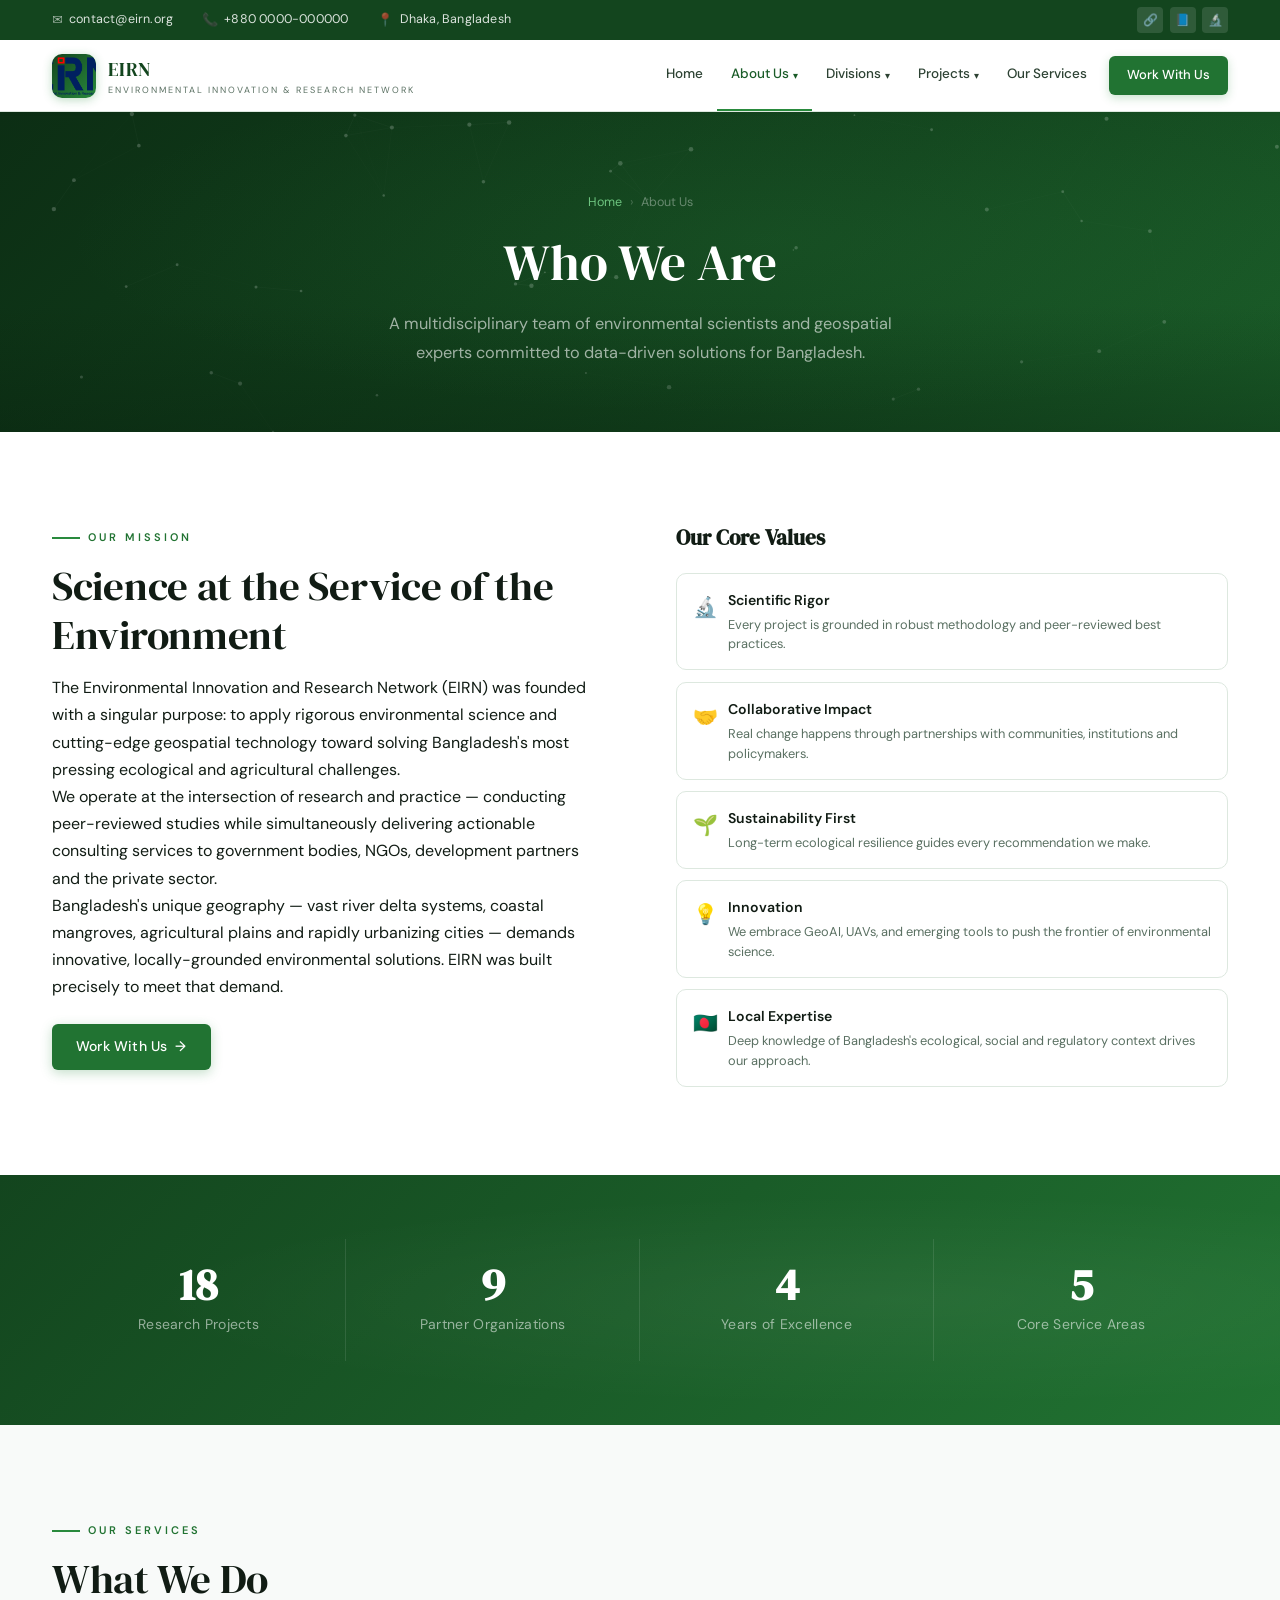
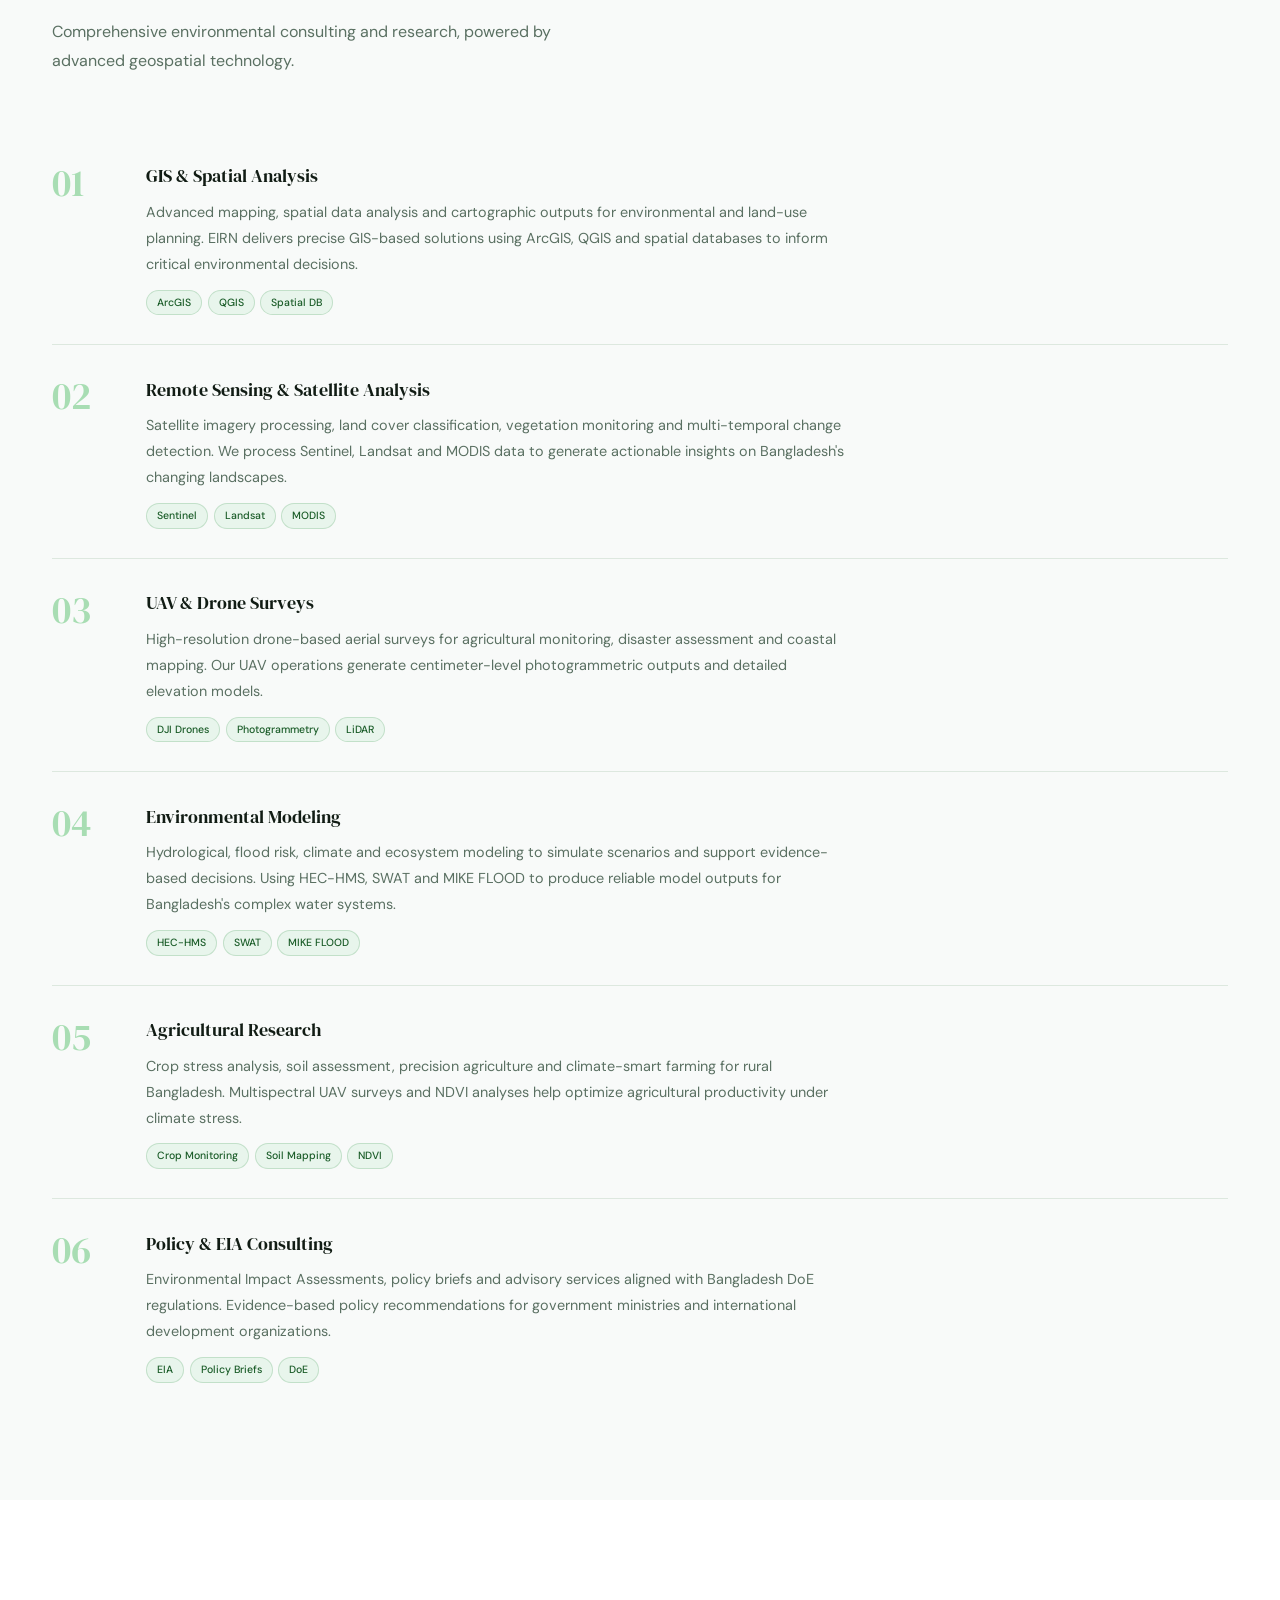
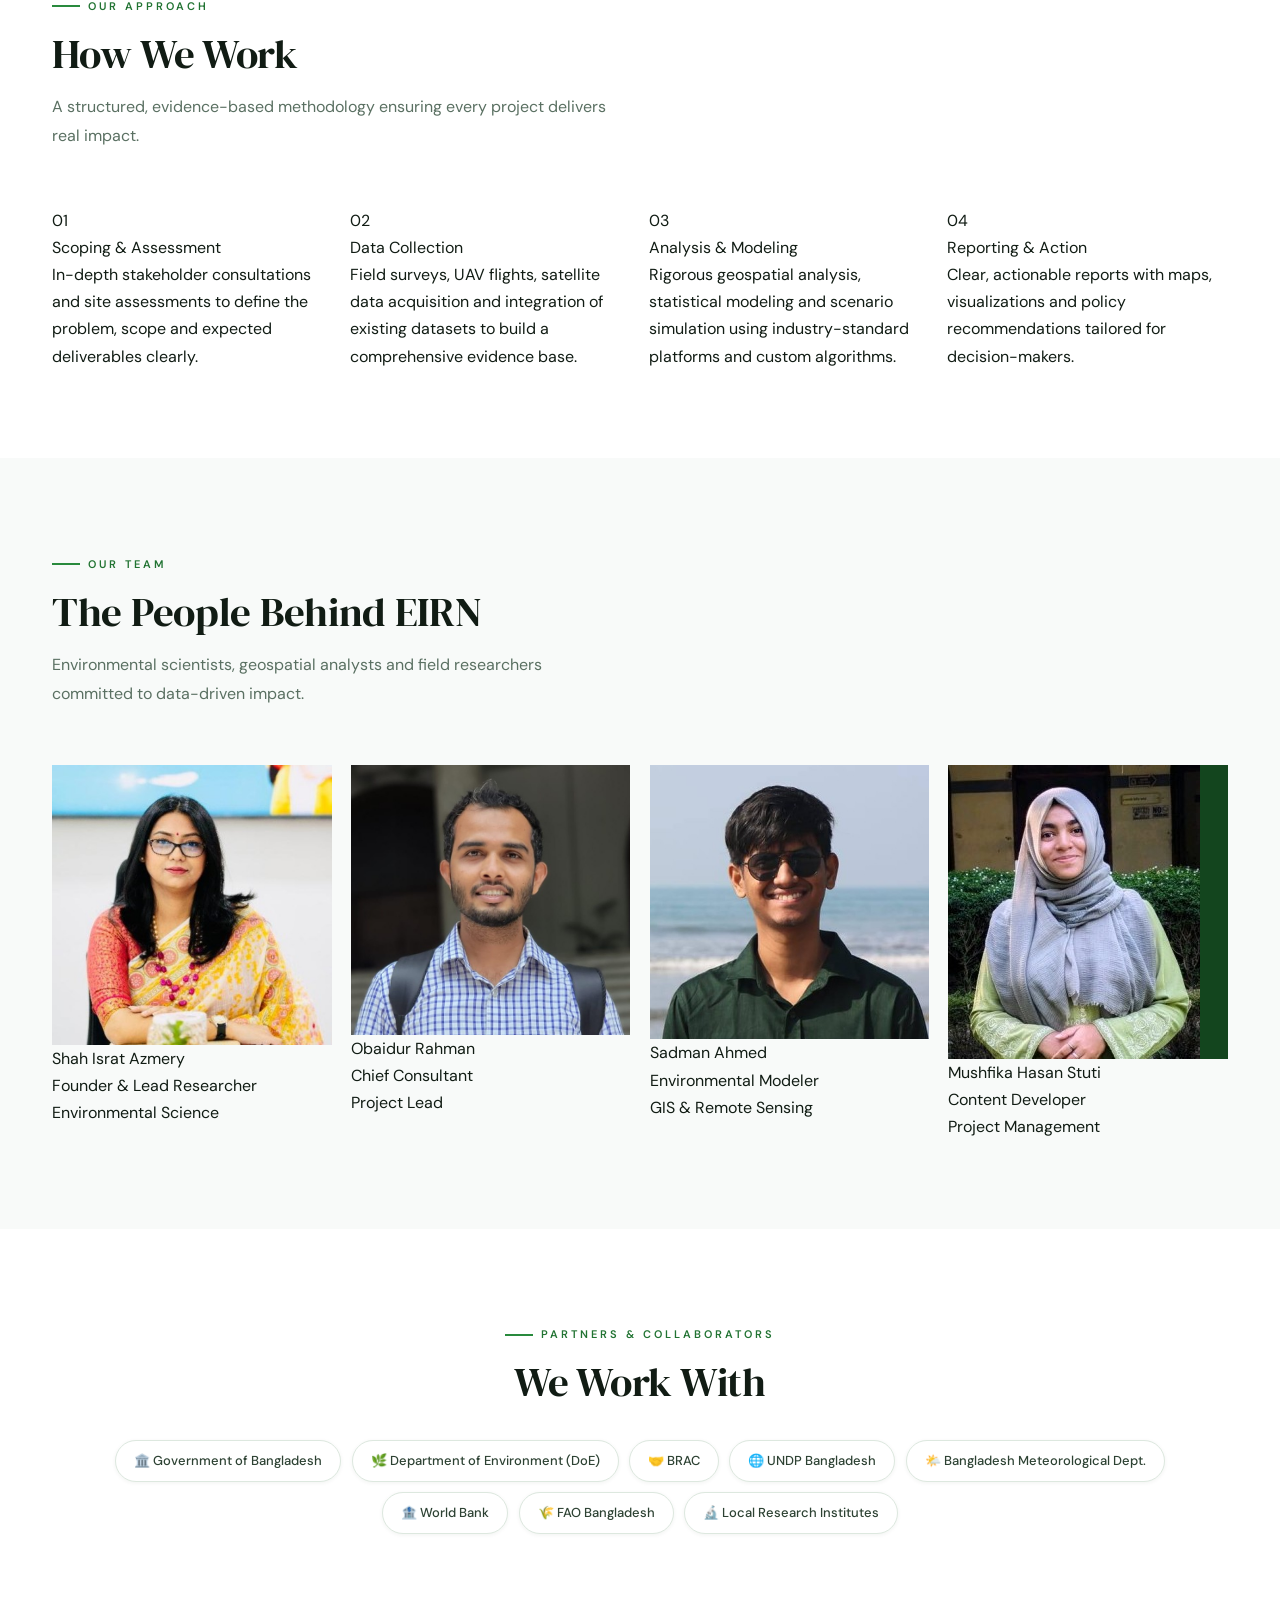
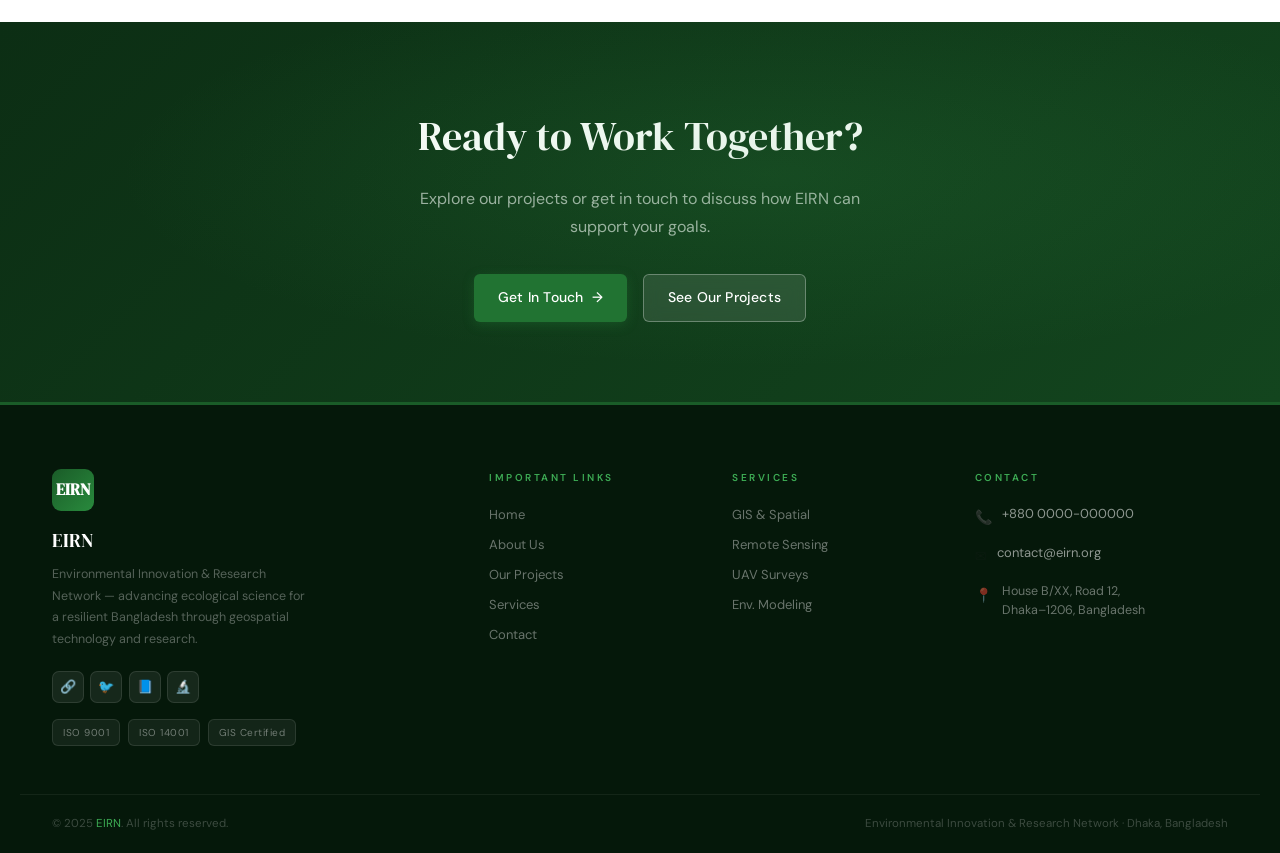
==== commit e274acca: "Update about.html" ====
--- a/about.html
+++ b/about.html
@@ -10,68 +10,45 @@
 <style>
 #mission{background:var(--white)}
 .ms-grid{display:grid;grid-template-columns:1fr 1fr;gap:4.5rem;align-items:start}
-.ms-text p{color:var(--mid);font-size:.97rem;line-height:1.88;margin-bottom:1rem}
 #services-detail{background:var(--off)}
 #approach{background:var(--white)}
 .ap-grid{display:grid;grid-template-columns:repeat(4,1fr);gap:1.1rem}
-.ap-card{background:var(--off);border:1px solid var(--border);border-radius:var(--r);padding:1.8rem 1.4rem;position:relative;overflow:hidden;transition:transform .3s,box-shadow .3s,border-color .3s}
-.ap-card:hover{transform:translateY(-4px);box-shadow:var(--sh-md);border-color:var(--border2)}
-.ap-n{font-family:var(--ff-d);font-size:3rem;font-weight:400;color:var(--g100);line-height:1;margin-bottom:.8rem;user-select:none}
-.ap-t{font-family:var(--ff-d);font-size:1.05rem;font-weight:400;color:var(--dark);margin-bottom:.5rem}
-.ap-d{font-size:.87rem;color:var(--muted);line-height:1.7}
-.ap-line{position:absolute;bottom:0;left:0;right:0;height:3px;background:linear-gradient(90deg,var(--g500),var(--g300));transform:scaleX(0);transform-origin:left;transition:transform .4s var(--ease)}
-.ap-card:hover .ap-line{transform:scaleX(1)}
 #team{background:var(--off)}
 .team-grid{display:grid;grid-template-columns:repeat(4,1fr);gap:1.2rem}
-.tm-card{background:var(--white);border:1px solid var(--border);border-radius:var(--r);padding:1.8rem 1.4rem;text-align:center;transition:transform .3s,box-shadow .3s,border-color .3s;box-shadow:var(--sh-xs)}
-.tm-card:hover{transform:translateY(-4px);box-shadow:var(--sh-md);border-color:var(--border2)}
-.tm-av{width:72px;height:72px;border-radius:50%;background:var(--g700);margin:0 auto 1rem;display:flex;align-items:center;justify-content:center;font-family:var(--ff-d);font-size:22px;color:var(--g100);overflow:hidden;border:3px solid var(--g50);transition:transform .3s}
-.tm-card:hover .tm-av{transform:scale(1.06)}
-.tm-av img{width:100%;height:100%;object-fit:cover}
-.tm-n{font-family:var(--ff-d);font-size:1rem;font-weight:400;color:var(--dark);margin-bottom:.2rem}
-.tm-r{font-size:.8rem;color:var(--muted);margin-bottom:.6rem}
-.tm-tag{display:inline-block;font-size:10px;background:var(--g50);color:var(--g600);padding:2px 10px;border-radius:100px;border:1px solid rgba(41,138,61,.2);font-weight:600}
 #partners-sec{background:var(--white);text-align:center}
 .stats-band{background:linear-gradient(135deg,var(--g700) 0%,var(--g600) 50%,var(--g500) 100%);padding:4rem 0;position:relative;overflow:hidden}
 .stats-inner{display:grid;grid-template-columns:repeat(4,1fr);position:relative;z-index:1}
 .sb-item{text-align:center;padding:1.5rem 1rem;border-right:1px solid rgba(255,255,255,.1);transition:background .2s}
 .sb-item:last-child{border:none}
 .sb-item:hover{background:rgba(255,255,255,.04)}
-.sb-n{font-family:var(--ff-d);font-size:2.8rem;font-weight:400;color:#fff;line-height:1;display:block;margin-bottom:.3rem}
-.sb-l{font-size:12.5px;color:rgba(255,255,255,.55)}
+.sb-n{font-family:var(--ff-d);font-size:2.8rem;font-weight:700;color:#fff;line-height:1;display:block;margin-bottom:.3rem}
+.sb-l{font-family:var(--ff-b);font-size:14px;color:rgba(255,255,255,.55)}
 @media(max-width:900px){.ms-grid{grid-template-columns:1fr}.ap-grid{grid-template-columns:1fr 1fr}.team-grid{grid-template-columns:repeat(2,1fr)}.stats-inner{grid-template-columns:repeat(2,1fr)}}
 @media(max-width:500px){.ap-grid{grid-template-columns:1fr}.team-grid{grid-template-columns:1fr 1fr}}
 </style>
 </head>
 <body>
-<!-- TOP BAR -->
-<div class="topbar">
-  <div class="topbar-in">
-    <div class="topbar-contact">
-      <a href="mailto:contact@eirn.org"><span class="tbi">✉</span> contact@eirn.org</a>
-      <a href="tel:+880000000000"><span class="tbi">📞</span> +880 0000-000000</a>
-      <a href="index.html"><span class="tbi">📍</span> Dhaka, Bangladesh</a>
-    </div>
-    <div class="topbar-social">
-      <a href="#" title="LinkedIn">🔗</a><a href="#" title="Facebook">📘</a><a href="#" title="ResearchGate">🔬</a>
-    </div>
-  </div>
-</div>
-<!-- NAV -->
+<div class="topbar"><div class="topbar-in"><div class="topbar-contact"><a href="mailto:contact@eirn.org"><span class="tbi">✉</span> contact@eirn.org</a><a href="tel:+880000000000"><span class="tbi">📞</span> +880 0000-000000</a><a href="#"><span class="tbi">📍</span> Dhaka, Bangladesh</a></div><div class="topbar-social"><a href="#">🔗</a><a href="#">📘</a><a href="#">🔬</a></div></div></div>
 <nav>
   <div class="nav-in">
     <a class="nav-brand" href="index.html">
-      <div class="nav-logo"><img src="images/logo.png" alt="EIRN" loading="lazy" onerror="this.style.display='none';this.parentElement.innerHTML='<span class=nav-logo-fb>EI</span>'"/></div>
-      <div><span class="nav-nm-m">EIRN</span><span class="nav-nm-s">Environmental Innovation & Research Network</span></div>
+      <div class="nav-logo">
+        <img src="images/logo.png" alt="EIRN Logo" loading="lazy"
+             onerror="this.style.display='none';this.parentElement.innerHTML='<span class=nav-logo-fb>EIRN</span>'"/>
+      </div>
+      <div class="nav-brand-text">
+        <span class="nav-nm-m">EIRN</span>
+        <span class="nav-nm-s">Environmental Innovation &amp; Research Network</span>
+      </div>
     </a>
     <button class="nav-tog" aria-label="Menu" aria-expanded="false"><span></span><span></span><span></span></button>
     <ul class="nav-menu">
       <li><a href="index.html">Home</a></li>
       <li><a href="about.html" class="active">About Us <span class="chev">▾</span></a>
-        <div class="dropdown"><a href="about.html">The Organization</a><a href="about.html#mission">Mission & Vision</a><a href="about.html#team">Meet the Team</a><a href="about.html#partners-sec">Our Partners</a><a href="contact.html">Contact Us</a></div>
+        <div class="dropdown"><a href="about.html">The Organization</a><a href="about.html#mission">Mission &amp; Vision</a><a href="about.html#team">Meet the Team</a><a href="about.html#partners-sec">Our Partners</a><a href="contact.html">Contact Us</a></div>
       </li>
       <li><a href="projects.html">Divisions <span class="chev">▾</span></a>
-        <div class="dropdown"><a href="projects.html">Environment</a><a href="projects.html">Hydrology</a><a href="projects.html">Urban Environment</a><a href="projects.html">Agriculture</a><a href="projects.html">GIS & Remote Sensing</a></div>
+        <div class="dropdown"><a href="projects.html">Environment</a><a href="projects.html">Hydrology</a><a href="projects.html">Urban Environment</a><a href="projects.html">Agriculture</a><a href="projects.html">GIS &amp; Remote Sensing</a></div>
       </li>
       <li><a href="projects.html">Projects <span class="chev">▾</span></a>
         <div class="dropdown"><a href="projects.html">Ongoing Projects</a><a href="projects.html">Completed Projects</a></div>
@@ -81,8 +58,6 @@
     </ul>
   </div>
 </nav>
-
-<!-- PAGE HERO -->
 <div class="ph">
   <canvas id="ph-canvas"></canvas>
   <div class="ph-ov"></div>
@@ -92,108 +67,79 @@
     <p>A multidisciplinary team of environmental scientists and geospatial experts committed to data-driven solutions for Bangladesh.</p>
   </div>
 </div>
-
-<!-- MISSION -->
-<section id="mission">
-  <div class="container">
-    <div class="ms-grid">
-      <div class="rv-l">
-        <div class="sec-label">Our Mission</div>
-        <h2 class="sec-title">Science at the Service of the Environment</h2>
-        <div class="ms-text">
-          <p>The Environmental Innovation and Research Network (EIRN) was founded with a singular purpose: to apply rigorous environmental science and cutting-edge geospatial technology toward solving Bangladesh's most pressing ecological and agricultural challenges.</p>
-          <p>We operate at the intersection of research and practice — conducting peer-reviewed studies while simultaneously delivering actionable consulting services to government bodies, NGOs, development partners and the private sector.</p>
-          <p>Bangladesh's unique geography — vast river delta systems, coastal mangroves, agricultural plains and rapidly urbanizing cities — demands innovative, locally-grounded environmental solutions. EIRN was built precisely to meet that demand.</p>
-        </div>
-        <a href="contact.html" class="btn btn-p" style="margin-top:1.5rem">Work With Us <span class="arr">→</span></a>
-      </div>
-      <div class="rv-r">
-        <h3 style="font-family:var(--ff-d);font-size:1.15rem;color:var(--dark);margin-bottom:1.1rem;font-weight:400">Our Core Values</h3>
-        <div style="display:flex;flex-direction:column;gap:.7rem">
-          <div class="val-item"><div class="val-ico">🔬</div><div><div class="val-t">Scientific Rigor</div><div class="val-d">Every project is grounded in robust methodology and peer-reviewed best practices.</div></div></div>
-          <div class="val-item"><div class="val-ico">🤝</div><div><div class="val-t">Collaborative Impact</div><div class="val-d">Real change happens through partnerships with communities, institutions and policymakers.</div></div></div>
-          <div class="val-item"><div class="val-ico">🌱</div><div><div class="val-t">Sustainability First</div><div class="val-d">Long-term ecological resilience guides every recommendation we make.</div></div></div>
-          <div class="val-item"><div class="val-ico">💡</div><div><div class="val-t">Innovation</div><div class="val-d">We embrace GeoAI, UAVs, and emerging tools to push the frontier of environmental science.</div></div></div>
-          <div class="val-item"><div class="val-ico">🇧🇩</div><div><div class="val-t">Local Expertise</div><div class="val-d">Deep knowledge of Bangladesh's ecological, social and regulatory context drives our approach.</div></div></div>
-        </div>
-      </div>
+<section id="mission"><div class="container"><div class="ms-grid">
+  <div class="rv-l">
+    <div class="sec-label">Our Mission</div>
+    <h2 class="sec-title">Science at the Service of the Environment</h2>
+    <div class="ms-text">
+      <p>The Environmental Innovation and Research Network (EIRN) was founded with a singular purpose: to apply rigorous environmental science and cutting-edge geospatial technology toward solving Bangladesh's most pressing ecological and agricultural challenges.</p>
+      <p>We operate at the intersection of research and practice — conducting peer-reviewed studies while simultaneously delivering actionable consulting services to government bodies, NGOs, development partners and the private sector.</p>
+      <p>Bangladesh's unique geography — vast river delta systems, coastal mangroves, agricultural plains and rapidly urbanizing cities — demands innovative, locally-grounded environmental solutions. EIRN was built precisely to meet that demand.</p>
+    </div>
+    <a href="contact.html" class="btn btn-p" style="margin-top:1.5rem">Work With Us <span class="arr">→</span></a>
+  </div>
+  <div class="rv-r">
+    <h3 style="font-family:var(--ff-d);font-size:1.3rem;color:var(--dark);margin-bottom:1.1rem;font-weight:700">Our Core Values</h3>
+    <div style="display:flex;flex-direction:column;gap:.7rem">
+      <div class="val-item"><div class="val-ico">🔬</div><div><div class="val-t">Scientific Rigor</div><div class="val-d">Every project is grounded in robust methodology and peer-reviewed best practices.</div></div></div>
+      <div class="val-item"><div class="val-ico">🤝</div><div><div class="val-t">Collaborative Impact</div><div class="val-d">Real change happens through partnerships with communities, institutions and policymakers.</div></div></div>
+      <div class="val-item"><div class="val-ico">🌱</div><div><div class="val-t">Sustainability First</div><div class="val-d">Long-term ecological resilience guides every recommendation we make.</div></div></div>
+      <div class="val-item"><div class="val-ico">💡</div><div><div class="val-t">Innovation</div><div class="val-d">We embrace GeoAI, UAVs, and emerging tools to push the frontier of environmental science.</div></div></div>
+      <div class="val-item"><div class="val-ico">🇧🇩</div><div><div class="val-t">Local Expertise</div><div class="val-d">Deep knowledge of Bangladesh's ecological, social and regulatory context drives our approach.</div></div></div>
     </div>
   </div>
-</section>
-
-<!-- STATS -->
-<div class="stats-band">
-  <div class="container stats-inner stag">
-    <div class="sb-item"><span class="sb-n"><span class="counter" data-target="20" data-suffix="+">20+</span></span><div class="sb-l">Research Projects</div></div>
-    <div class="sb-item"><span class="sb-n"><span class="counter" data-target="10" data-suffix="+">10+</span></span><div class="sb-l">Partner Organizations</div></div>
-    <div class="sb-item"><span class="sb-n"><span class="counter" data-target="5" data-suffix="+">5+</span></span><div class="sb-l">Years of Excellence</div></div>
-    <div class="sb-item"><span class="sb-n"><span class="counter" data-target="6">6</span></span><div class="sb-l">Core Service Areas</div></div>
+</div></div></section>
+<div class="stats-band"><div class="container stats-inner stag">
+  <div class="sb-item"><span class="sb-n"><span class="counter" data-target="20" data-suffix="+">20+</span></span><div class="sb-l">Research Projects</div></div>
+  <div class="sb-item"><span class="sb-n"><span class="counter" data-target="10" data-suffix="+">10+</span></span><div class="sb-l">Partner Organizations</div></div>
+  <div class="sb-item"><span class="sb-n"><span class="counter" data-target="5" data-suffix="+">5+</span></span><div class="sb-l">Years of Excellence</div></div>
+  <div class="sb-item"><span class="sb-n"><span class="counter" data-target="6">6</span></span><div class="sb-l">Core Service Areas</div></div>
+</div></div>
+<section id="services-detail"><div class="container">
+  <div class="sec-head rv"><div class="sec-label">Our Services</div><h2 class="sec-title">What We Do</h2><p class="sec-sub">Comprehensive environmental consulting and research, powered by advanced geospatial technology.</p></div>
+  <div class="sv-list stag">
+    <div class="sv-item"><div class="sv-num">01</div><div><div class="sv-title">GIS &amp; Spatial Analysis</div><p class="sv-desc">Advanced mapping, spatial data analysis and cartographic outputs for environmental and land-use planning. EIRN delivers precise GIS-based solutions using ArcGIS, QGIS and spatial databases to inform critical environmental decisions.</p><div class="sv-tags"><span class="sv-tag">ArcGIS</span><span class="sv-tag">QGIS</span><span class="sv-tag">Spatial DB</span></div></div></div>
+    <div class="sv-item"><div class="sv-num">02</div><div><div class="sv-title">Remote Sensing &amp; Satellite Analysis</div><p class="sv-desc">Satellite imagery processing, land cover classification, vegetation monitoring and multi-temporal change detection. We process Sentinel, Landsat and MODIS data to generate actionable insights on Bangladesh's changing landscapes.</p><div class="sv-tags"><span class="sv-tag">Sentinel</span><span class="sv-tag">Landsat</span><span class="sv-tag">MODIS</span></div></div></div>
+    <div class="sv-item"><div class="sv-num">03</div><div><div class="sv-title">UAV &amp; Drone Surveys</div><p class="sv-desc">High-resolution drone-based aerial surveys for agricultural monitoring, disaster assessment and coastal mapping. Our UAV operations generate centimeter-level photogrammetric outputs and detailed elevation models.</p><div class="sv-tags"><span class="sv-tag">DJI Drones</span><span class="sv-tag">Photogrammetry</span><span class="sv-tag">LiDAR</span></div></div></div>
+    <div class="sv-item"><div class="sv-num">04</div><div><div class="sv-title">Environmental Modeling</div><p class="sv-desc">Hydrological, flood risk, climate and ecosystem modeling to simulate scenarios and support evidence-based decisions. Using HEC-HMS, SWAT and MIKE FLOOD to produce reliable model outputs for Bangladesh's complex water systems.</p><div class="sv-tags"><span class="sv-tag">HEC-HMS</span><span class="sv-tag">SWAT</span><span class="sv-tag">MIKE FLOOD</span></div></div></div>
+    <div class="sv-item"><div class="sv-num">05</div><div><div class="sv-title">Agricultural Research</div><p class="sv-desc">Crop stress analysis, soil assessment, precision agriculture and climate-smart farming for rural Bangladesh. Multispectral UAV surveys and NDVI analyses help optimize agricultural productivity under climate stress.</p><div class="sv-tags"><span class="sv-tag">Crop Monitoring</span><span class="sv-tag">Soil Mapping</span><span class="sv-tag">NDVI</span></div></div></div>
+    <div class="sv-item"><div class="sv-num">06</div><div><div class="sv-title">Policy &amp; EIA Consulting</div><p class="sv-desc">Environmental Impact Assessments, policy briefs and advisory services aligned with Bangladesh DoE regulations. Evidence-based policy recommendations for government ministries and international development organizations.</p><div class="sv-tags"><span class="sv-tag">EIA</span><span class="sv-tag">Policy Briefs</span><span class="sv-tag">DoE</span></div></div></div>
   </div>
-</div>
-
-<!-- SERVICES DETAIL -->
-<section id="services-detail">
-  <div class="container">
-    <div class="sec-head rv"><div class="sec-label">Our Services</div><h2 class="sec-title">What We Do</h2><p class="sec-sub">Comprehensive environmental consulting and research, powered by advanced geospatial technology.</p></div>
-    <div class="sv-list stag">
-      <div class="sv-item"><div class="sv-num">01</div><div><div class="sv-title">GIS & Spatial Analysis</div><p class="sv-desc">Advanced mapping, spatial data analysis and cartographic outputs for environmental and land-use planning. EIRN delivers precise GIS-based solutions using ArcGIS, QGIS and spatial databases to inform critical environmental decisions.</p><div class="sv-tags"><span class="sv-tag">ArcGIS</span><span class="sv-tag">QGIS</span><span class="sv-tag">Spatial DB</span></div></div></div>
-      <div class="sv-item"><div class="sv-num">02</div><div><div class="sv-title">Remote Sensing & Satellite Analysis</div><p class="sv-desc">Satellite imagery processing, land cover classification, vegetation monitoring and multi-temporal change detection. We process Sentinel, Landsat and MODIS data to generate actionable insights on Bangladesh's changing landscapes.</p><div class="sv-tags"><span class="sv-tag">Sentinel</span><span class="sv-tag">Landsat</span><span class="sv-tag">MODIS</span></div></div></div>
-      <div class="sv-item"><div class="sv-num">03</div><div><div class="sv-title">UAV & Drone Surveys</div><p class="sv-desc">High-resolution drone-based aerial surveys for agricultural monitoring, disaster assessment and coastal mapping. Our UAV operations generate centimeter-level photogrammetric outputs and detailed elevation models.</p><div class="sv-tags"><span class="sv-tag">DJI Drones</span><span class="sv-tag">Photogrammetry</span><span class="sv-tag">LiDAR</span></div></div></div>
-      <div class="sv-item"><div class="sv-num">04</div><div><div class="sv-title">Environmental Modeling</div><p class="sv-desc">Hydrological, flood risk, climate and ecosystem modeling to simulate scenarios and support evidence-based decisions. Using HEC-HMS, SWAT and MIKE FLOOD we produce reliable model outputs for Bangladesh's complex water systems.</p><div class="sv-tags"><span class="sv-tag">HEC-HMS</span><span class="sv-tag">SWAT</span><span class="sv-tag">MIKE FLOOD</span></div></div></div>
-      <div class="sv-item"><div class="sv-num">05</div><div><div class="sv-title">Agricultural Research</div><p class="sv-desc">Crop stress analysis, soil assessment, precision agriculture and climate-smart farming for rural Bangladesh. Our multispectral UAV surveys and NDVI analyses help optimize agricultural productivity under climate stress.</p><div class="sv-tags"><span class="sv-tag">Crop Monitoring</span><span class="sv-tag">Soil Mapping</span><span class="sv-tag">NDVI</span></div></div></div>
-      <div class="sv-item"><div class="sv-num">06</div><div><div class="sv-title">Policy & EIA Consulting</div><p class="sv-desc">Environmental Impact Assessments, policy briefs and advisory services aligned with Bangladesh DoE regulations. We deliver evidence-based policy recommendations for government ministries and international development organizations.</p><div class="sv-tags"><span class="sv-tag">EIA</span><span class="sv-tag">Policy Briefs</span><span class="sv-tag">DoE</span></div></div></div>
-    </div>
+</div></section>
+<section id="approach"><div class="container">
+  <div class="sec-head rv"><div class="sec-label">Our Approach</div><h2 class="sec-title">How We Work</h2><p class="sec-sub">A structured, evidence-based methodology ensuring every project delivers real impact.</p></div>
+  <div class="ap-grid stag">
+    <div class="ap-card"><div class="ap-n">01</div><div class="ap-t">Scoping &amp; Assessment</div><p class="ap-d">In-depth stakeholder consultations and site assessments to define the problem, scope and expected deliverables clearly.</p><div class="ap-line"></div></div>
+    <div class="ap-card"><div class="ap-n">02</div><div class="ap-t">Data Collection</div><p class="ap-d">Field surveys, UAV flights, satellite data acquisition and integration of existing datasets to build a comprehensive evidence base.</p><div class="ap-line"></div></div>
+    <div class="ap-card"><div class="ap-n">03</div><div class="ap-t">Analysis &amp; Modeling</div><p class="ap-d">Rigorous geospatial analysis, statistical modeling and scenario simulation using industry-standard platforms and custom algorithms.</p><div class="ap-line"></div></div>
+    <div class="ap-card"><div class="ap-n">04</div><div class="ap-t">Reporting &amp; Action</div><p class="ap-d">Clear, actionable reports with maps, visualizations and policy recommendations tailored for decision-makers.</p><div class="ap-line"></div></div>
   </div>
-</section>
-
-<!-- APPROACH -->
-<section id="approach">
-  <div class="container">
-    <div class="sec-head rv"><div class="sec-label">Our Approach</div><h2 class="sec-title">How We Work</h2><p class="sec-sub">A structured, evidence-based methodology ensuring every project delivers real impact.</p></div>
-    <div class="ap-grid stag">
-      <div class="ap-card"><div class="ap-n">01</div><div class="ap-t">Scoping & Assessment</div><p class="ap-d">In-depth stakeholder consultations and site assessments to define the problem, scope and expected deliverables clearly.</p><div class="ap-line"></div></div>
-      <div class="ap-card"><div class="ap-n">02</div><div class="ap-t">Data Collection</div><p class="ap-d">Field surveys, UAV flights, satellite data acquisition and integration of existing datasets to build a comprehensive evidence base.</p><div class="ap-line"></div></div>
-      <div class="ap-card"><div class="ap-n">03</div><div class="ap-t">Analysis & Modeling</div><p class="ap-d">Rigorous geospatial analysis, statistical modeling and scenario simulation using industry-standard platforms and custom algorithms.</p><div class="ap-line"></div></div>
-      <div class="ap-card"><div class="ap-n">04</div><div class="ap-t">Reporting & Action</div><p class="ap-d">Clear, actionable reports with maps, visualizations and policy recommendations tailored for decision-makers.</p><div class="ap-line"></div></div>
-    </div>
+</div></section>
+<section id="team"><div class="container">
+  <div class="sec-head rv"><div class="sec-label">Our Team</div><h2 class="sec-title">The People Behind EIRN</h2><p class="sec-sub">Environmental scientists, geospatial analysts and field researchers committed to data-driven impact.</p></div>
+  <div class="team-grid stag">
+    <div class="tm-card"><div class="tm-av"><img src="images/team1.jpg" alt="Shah Israt Azmery" loading="lazy" onerror="this.parentElement.textContent='SA'"/></div><div class="tm-n">Shah Israt Azmery</div><div class="tm-r">Founder &amp; Lead Researcher</div><div class="tm-tag">Environmental Science</div></div>
+    <div class="tm-card"><div class="tm-av" style="background:var(--g600)"><img src="images/team2.jpg" alt="Obaidur Rahman" loading="lazy" onerror="this.parentElement.textContent='OR'"/></div><div class="tm-n">Obaidur Rahman</div><div class="tm-r">Chief Consultant</div><div class="tm-tag">Project Lead</div></div>
+    <div class="tm-card"><div class="tm-av" style="background:var(--g500)"><img src="images/team3.jpg" alt="Sadman Ahmed" loading="lazy" onerror="this.parentElement.textContent='SA'"/></div><div class="tm-n">Sadman Ahmed</div><div class="tm-r">Environmental Modeler</div><div class="tm-tag">GIS &amp; Remote Sensing</div></div>
+    <div class="tm-card"><div class="tm-av" style="background:var(--g700)"><img src="images/team4.jpg" alt="Mushfika Hasan Stuti" loading="lazy" onerror="this.parentElement.textContent='MH'"/></div><div class="tm-n">Mushfika Hasan Stuti</div><div class="tm-r">Content Developer</div><div class="tm-tag">Project Management</div></div>
   </div>
-</section>
-
-<!-- TEAM -->
-<section id="team" style="background:var(--off)">
-  <div class="container">
-    <div class="sec-head rv"><div class="sec-label">Our Team</div><h2 class="sec-title">The People Behind EIRN</h2><p class="sec-sub">Environmental scientists, geospatial analysts and field researchers committed to data-driven impact.</p></div>
-    <div class="team-grid stag">
-      <div class="tm-card"><div class="tm-av"><img src="images/team1.jpg" alt="Shah Israt Azmery" loading="lazy" onerror="this.parentElement.textContent='SA'"/></div><div class="tm-n">Shah Israt Azmery</div><div class="tm-r">Founder & Lead Researcher</div><div class="tm-tag">Environmental Science</div></div>
-      <div class="tm-card"><div class="tm-av" style="background:var(--g600)"><img src="images/team2.jpg" alt="Obaidur Rahman" loading="lazy" onerror="this.parentElement.textContent='OR'"/></div><div class="tm-n">Obaidur Rahman</div><div class="tm-r">Chief Consultant</div><div class="tm-tag">Project Lead</div></div>
-      <div class="tm-card"><div class="tm-av" style="background:var(--g500)"><img src="images/team3.jpg" alt="Sadman Ahmed" loading="lazy" onerror="this.parentElement.textContent='SA'"/></div><div class="tm-n">Sadman Ahmed</div><div class="tm-r">Environmental Modeler</div><div class="tm-tag">GIS & Remote Sensing</div></div>
-      <div class="tm-card"><div class="tm-av" style="background:var(--g700)"><img src="images/team4.jpg" alt="Mushfika Hasan Stuti" loading="lazy" onerror="this.parentElement.textContent='MH'"/></div><div class="tm-n">Mushfika Hasan Stuti</div><div class="tm-r">Content Developer</div><div class="tm-tag">Project Management</div></div>
-    </div>
+</div></section>
+<section id="partners-sec"><div class="container">
+  <div class="rv"><div class="sec-label" style="justify-content:center">Partners &amp; Collaborators</div><h2 class="sec-title">We Work With</h2></div>
+  <div class="pills-row rv">
+    <div class="pill">🏛️ Government of Bangladesh</div><div class="pill">🌿 Department of Environment (DoE)</div><div class="pill">🤝 BRAC</div><div class="pill">🌐 UNDP Bangladesh</div><div class="pill">🌤️ Bangladesh Meteorological Dept.</div><div class="pill">🏦 World Bank</div><div class="pill">🌾 FAO Bangladesh</div><div class="pill">🔬 Local Research Institutes</div>
   </div>
-</section>
-
-<!-- PARTNERS -->
-<section id="partners-sec" style="background:var(--white);text-align:center">
-  <div class="container">
-    <div class="rv"><div class="sec-label" style="justify-content:center">Partners & Collaborators</div><h2 class="sec-title">We Work With</h2></div>
-    <div class="pills-row rv">
-      <div class="pill">🏛️ Government of Bangladesh</div><div class="pill">🌿 Department of Environment (DoE)</div><div class="pill">🤝 BRAC</div><div class="pill">🌐 UNDP Bangladesh</div><div class="pill">🌤️ Bangladesh Meteorological Dept.</div><div class="pill">🏦 World Bank</div><div class="pill">🌾 FAO Bangladesh</div><div class="pill">🔬 Local Research Institutes</div>
-    </div>
-  </div>
-</section>
-
+</div></section>
 <div class="cta-band"><div class="container rv"><h2>Ready to Work Together?</h2><p>Explore our projects or get in touch to discuss how EIRN can support your goals.</p><div class="cta-acts"><a href="contact.html" class="btn btn-p">Get In Touch <span class="arr">→</span></a><a href="projects.html" class="btn btn-w">See Our Projects</a></div></div></div>
-
 <footer>
   <div class="ft-grid">
-    <div><div class="ft-brand"><div class="ft-logo"><span style="font-family:var(--ff-d);color:#fff;font-size:15px">EIRN</span></div><div class="ft-nm">EIRN</div><p class="ft-desc">Environmental Innovation & Research Network — advancing ecological science for a resilient Bangladesh through geospatial technology and research.</p><div class="ft-soc"><a href="#">🔗</a><a href="#">🐦</a><a href="#">📘</a><a href="#">🔬</a></div></div><div class="ft-certs"><span class="ft-cert">ISO 9001</span><span class="ft-cert">ISO 14001</span><span class="ft-cert">GIS Certified</span></div></div>
-    <div class="ft-col"><h4>Important Links</h4><ul><li><a href="index.html">Home</a></li><li><a href="about.html">About Us</a></li><li><a href="projects.html">Our Projects</a></li><li><a href="about.html#services-detail">Services</a></li><li><a href="contact.html">Contact</a></li></ul></div>
-    <div class="ft-col"><h4>Services</h4><ul><li><a href="#">GIS & Spatial Analysis</a></li><li><a href="#">Remote Sensing</a></li><li><a href="#">UAV Surveys</a></li><li><a href="#">Hydrological Modeling</a></li><li><a href="#">EIA Consulting</a></li></ul></div>
+    <div><div class="ft-logo"><span style="font-family:var(--ff-d);color:#fff;font-size:16px;font-weight:700">EIRN</span></div><div class="ft-nm">EIRN</div><p class="ft-desc">Environmental Innovation &amp; Research Network — advancing ecological science for a resilient Bangladesh through geospatial technology and research.</p><div class="ft-soc"><a href="#">🔗</a><a href="#">🐦</a><a href="#">📘</a><a href="#">🔬</a></div><div class="ft-certs"><span class="ft-cert">ISO 9001</span><span class="ft-cert">ISO 14001</span><span class="ft-cert">GIS Certified</span></div></div>
+    <div class="ft-col"><h4>Important Links</h4><ul><li><a href="index.html">Home</a></li><li><a href="about.html">About Us</a></li><li><a href="projects.html">Our Projects</a></li><li><a href="#services-detail">Services</a></li><li><a href="contact.html">Contact</a></li></ul></div>
+    <div class="ft-col"><h4>Services</h4><ul><li><a href="#">GIS &amp; Spatial</a></li><li><a href="#">Remote Sensing</a></li><li><a href="#">UAV Surveys</a></li><li><a href="#">Env. Modeling</a></li></ul></div>
     <div class="ft-col"><h4>Contact</h4><div class="ft-contact-item"><span class="ft-contact-ico">📞</span><div class="ft-contact-val"><a href="tel:+880000000000">+880 0000-000000</a></div></div><div class="ft-contact-item"><span class="ft-contact-ico">✉</span><div class="ft-contact-val"><a href="mailto:contact@eirn.org">contact@eirn.org</a></div></div><div class="ft-contact-item"><span class="ft-contact-ico">📍</span><div class="ft-contact-val">House B/XX, Road 12,<br>Dhaka–1206, Bangladesh</div></div></div>
   </div>
-  <div class="ft-bot"><span>© 2025 <em>EIRN</em>. All rights reserved.</span><span>Environmental Innovation & Research Network · Dhaka, Bangladesh</span></div>
+  <div class="ft-bot"><span>© 2025 <em>EIRN</em>. All rights reserved.</span><span>Environmental Innovation &amp; Research Network · Dhaka, Bangladesh</span></div>
 </footer>
-
 <script src="script.js"></script>
 <script>initParticles(document.getElementById('ph-canvas'),{count:45,speed:.28,color:'rgba(255,255,255,.5)',lineColor:'rgba(255,255,255,.13)',maxDist:120});</script>
 </body>
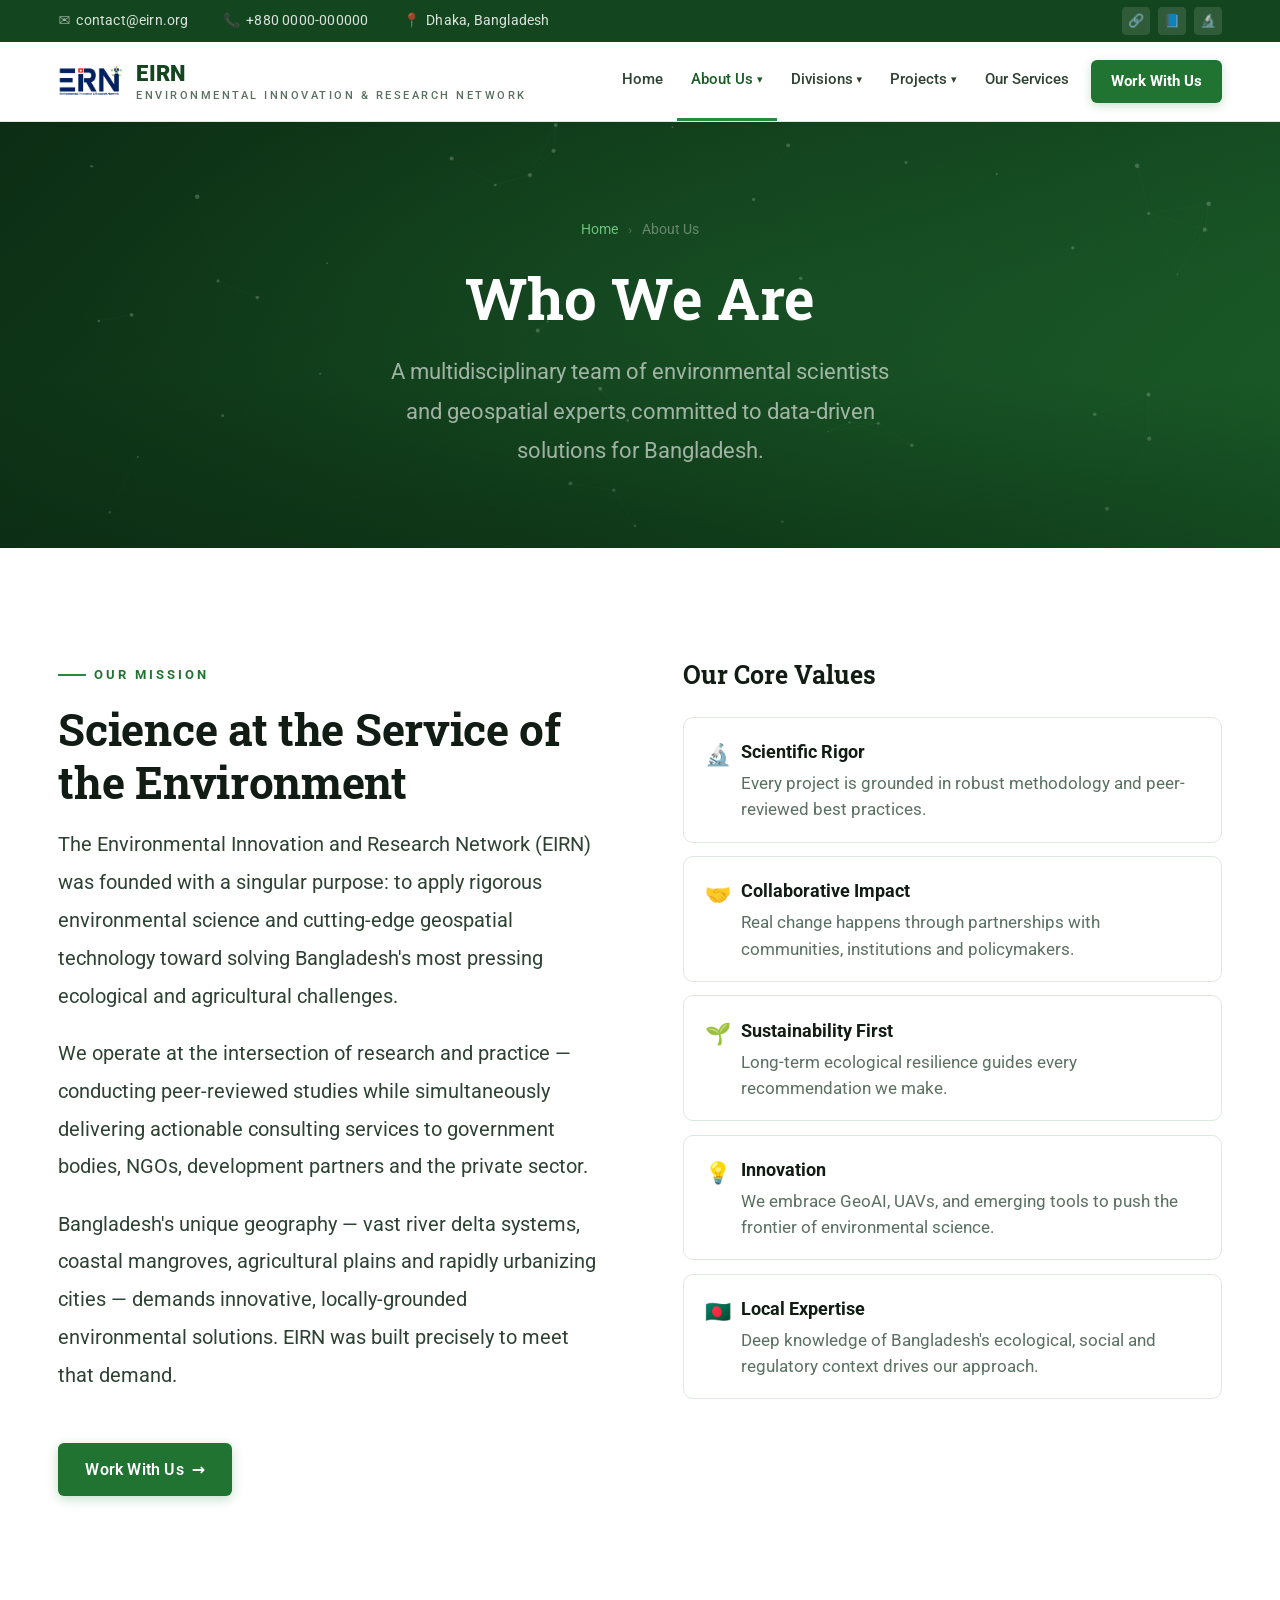
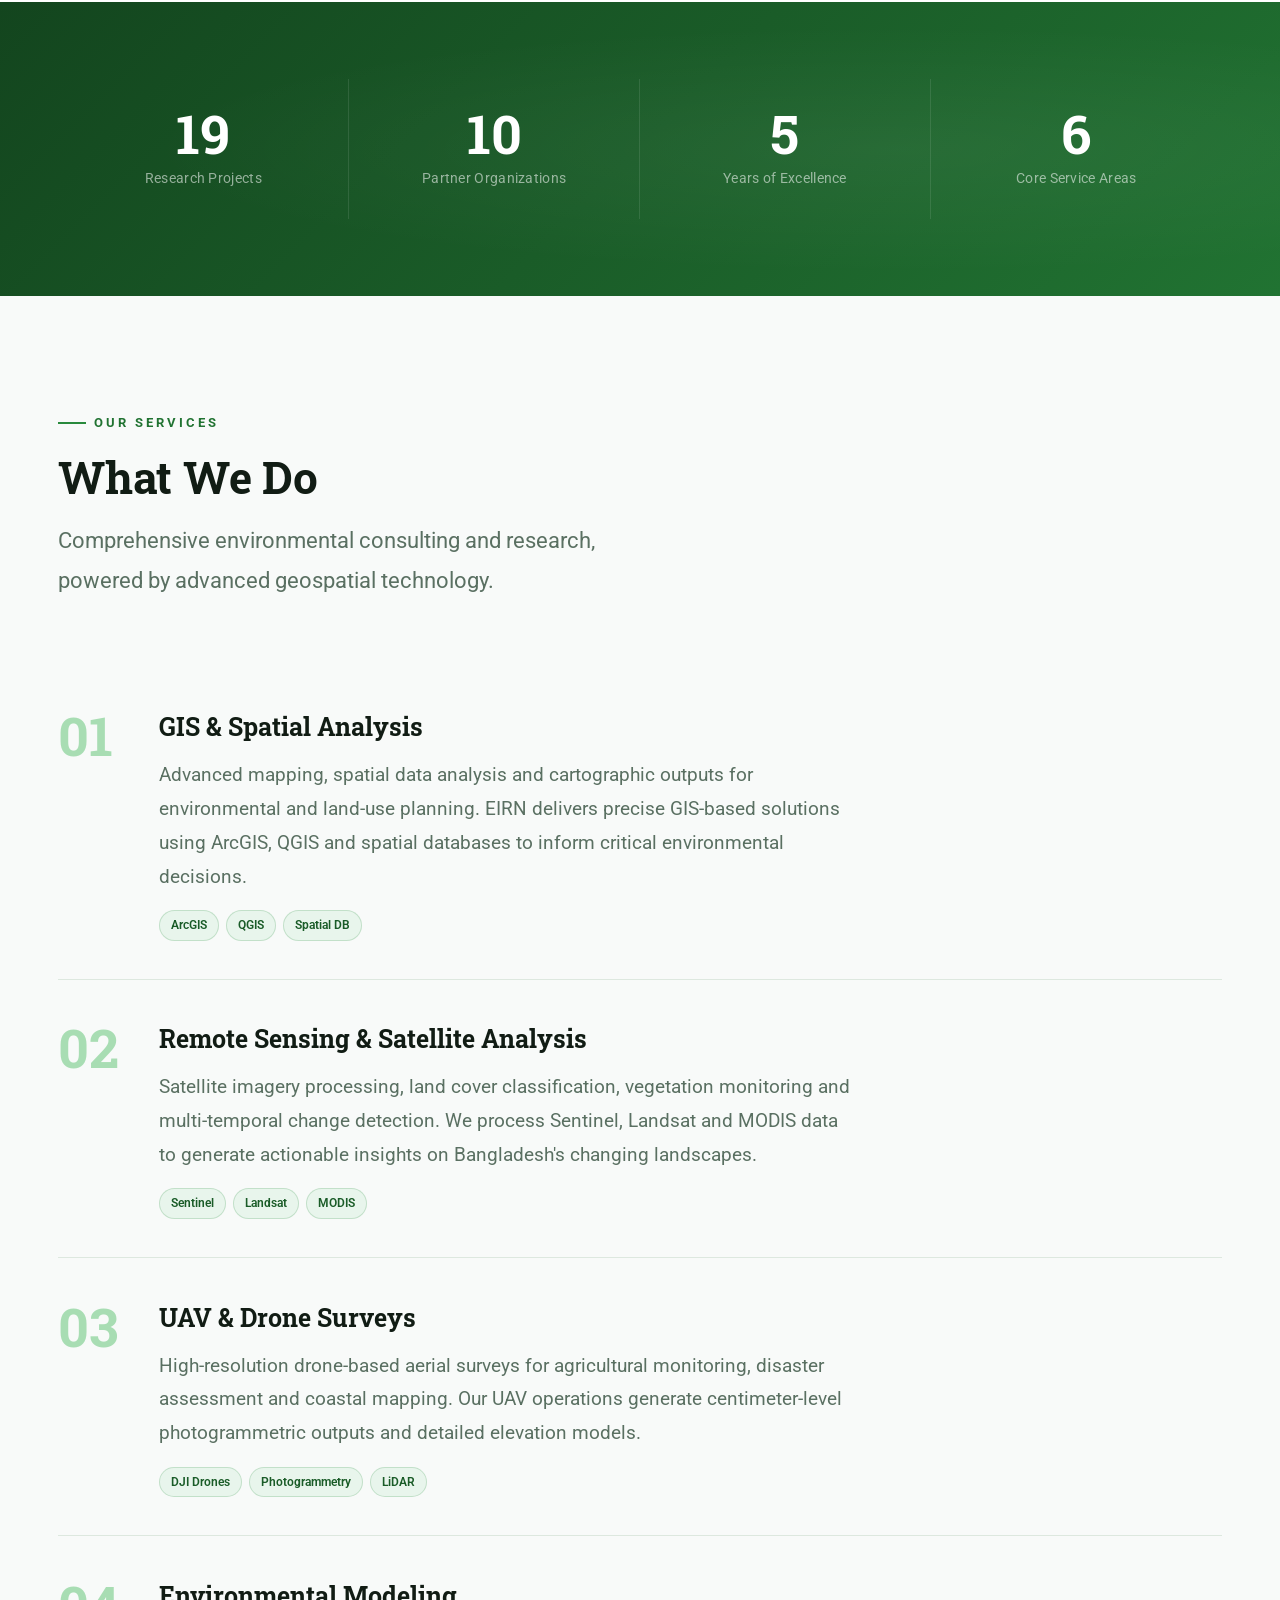
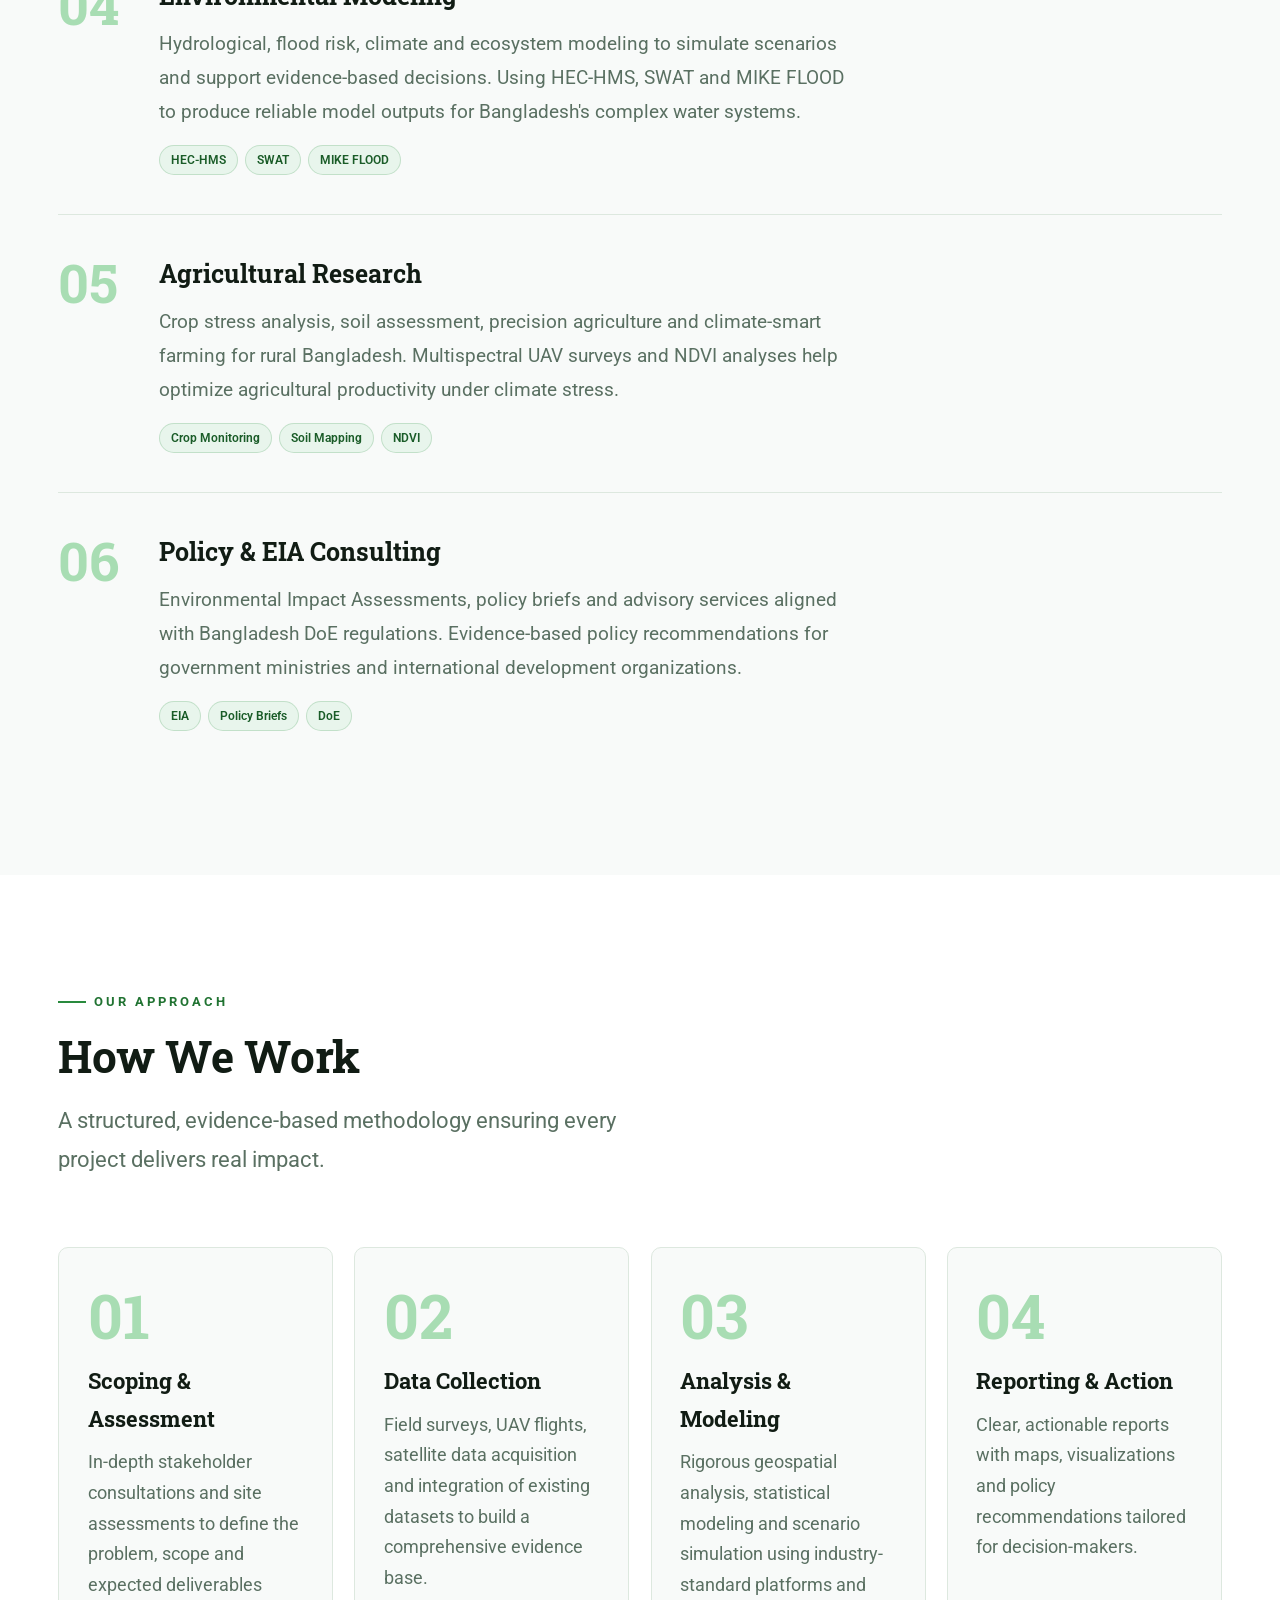
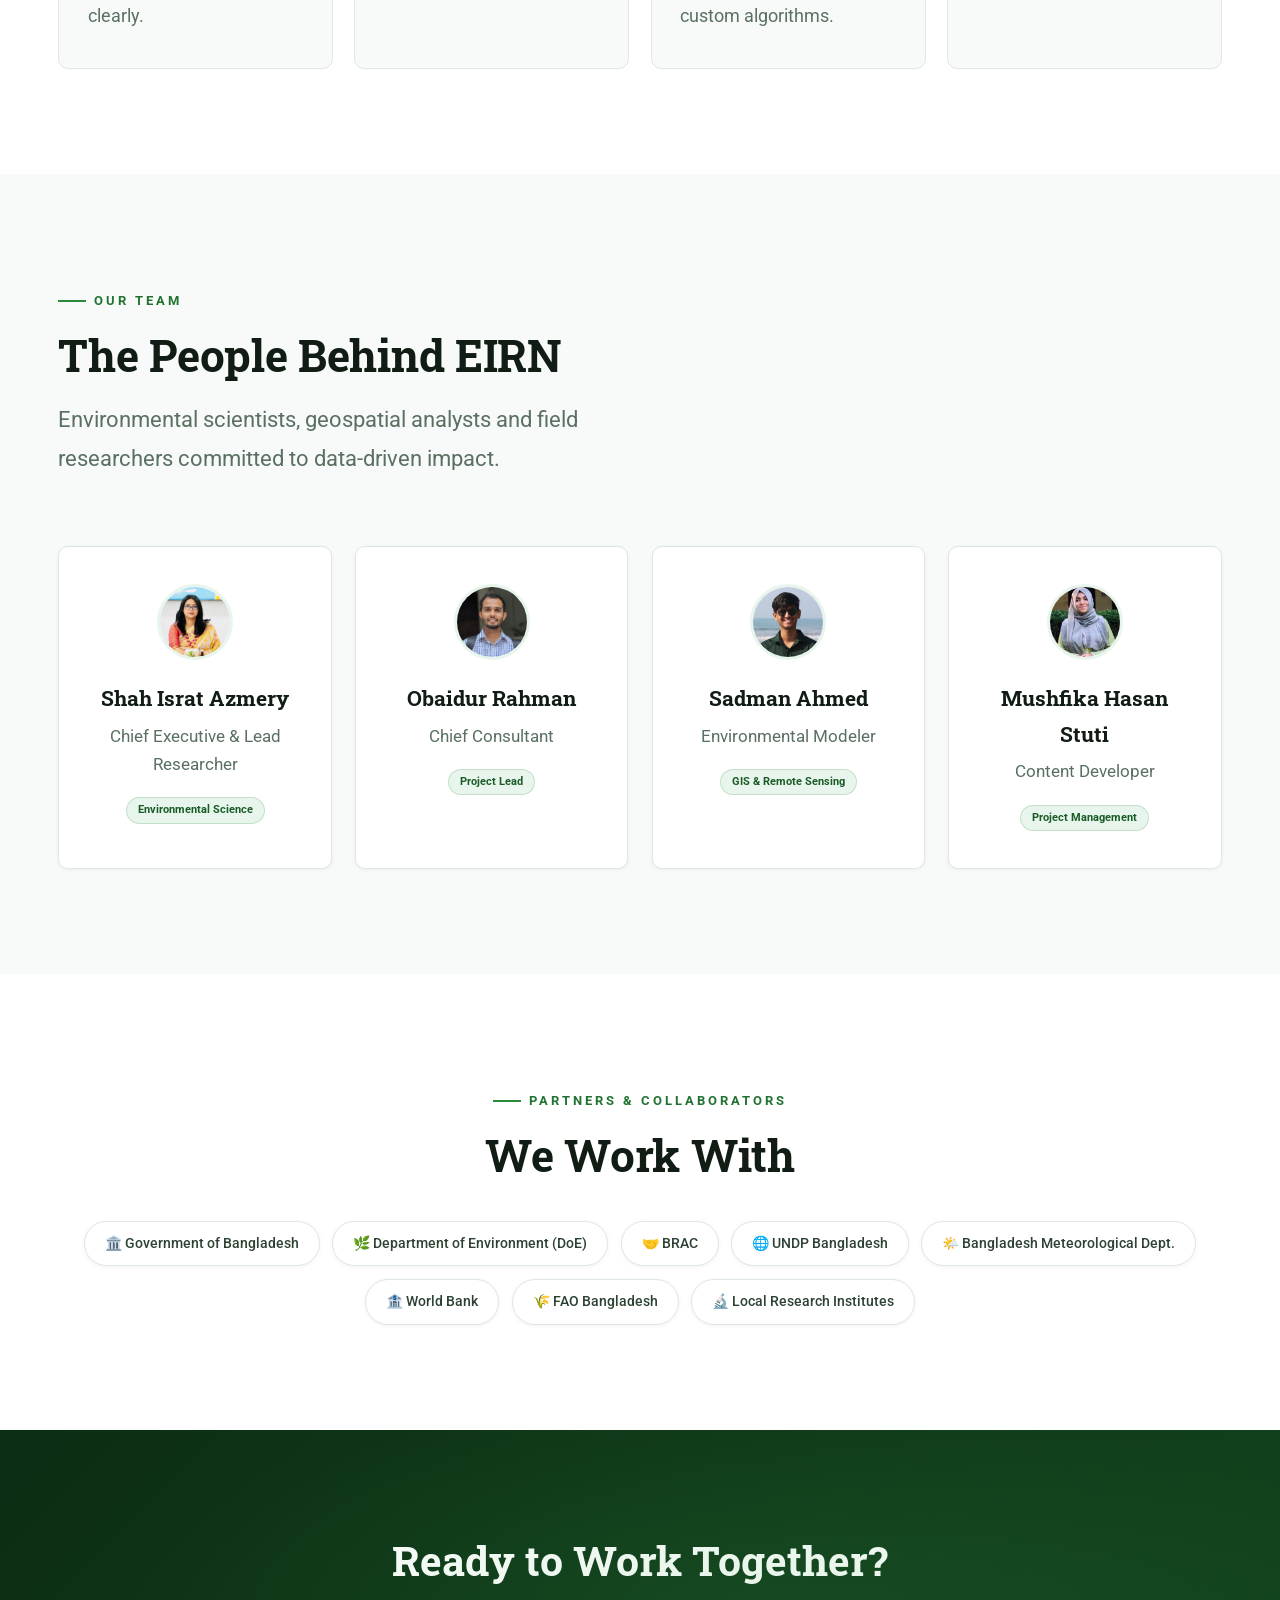
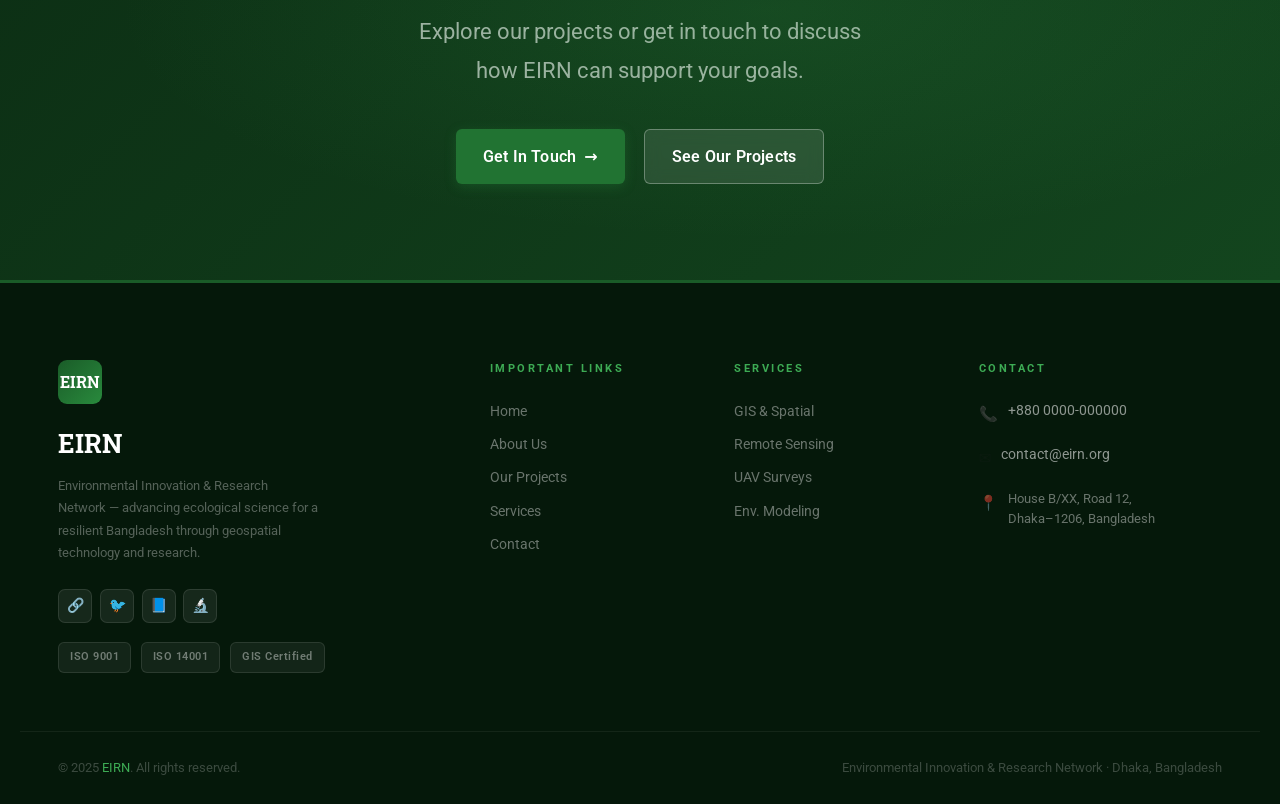
==== commit 28cdcc21: "Update about.html" ====
--- a/about.html
+++ b/about.html
@@ -118,7 +118,7 @@
 <section id="team"><div class="container">
   <div class="sec-head rv"><div class="sec-label">Our Team</div><h2 class="sec-title">The People Behind EIRN</h2><p class="sec-sub">Environmental scientists, geospatial analysts and field researchers committed to data-driven impact.</p></div>
   <div class="team-grid stag">
-    <div class="tm-card"><div class="tm-av"><img src="images/team1.jpg" alt="Shah Israt Azmery" loading="lazy" onerror="this.parentElement.textContent='SA'"/></div><div class="tm-n">Shah Israt Azmery</div><div class="tm-r">Founder &amp; Lead Researcher</div><div class="tm-tag">Environmental Science</div></div>
+    <div class="tm-card"><div class="tm-av"><img src="images/team1.jpg" alt="Shah Israt Azmery" loading="lazy" onerror="this.parentElement.textContent='SA'"/></div><div class="tm-n">Shah Israt Azmery</div><div class="tm-r">Chief Executive &amp; Lead Researcher</div><div class="tm-tag">Environmental Science</div></div>
     <div class="tm-card"><div class="tm-av" style="background:var(--g600)"><img src="images/team2.jpg" alt="Obaidur Rahman" loading="lazy" onerror="this.parentElement.textContent='OR'"/></div><div class="tm-n">Obaidur Rahman</div><div class="tm-r">Chief Consultant</div><div class="tm-tag">Project Lead</div></div>
     <div class="tm-card"><div class="tm-av" style="background:var(--g500)"><img src="images/team3.jpg" alt="Sadman Ahmed" loading="lazy" onerror="this.parentElement.textContent='SA'"/></div><div class="tm-n">Sadman Ahmed</div><div class="tm-r">Environmental Modeler</div><div class="tm-tag">GIS &amp; Remote Sensing</div></div>
     <div class="tm-card"><div class="tm-av" style="background:var(--g700)"><img src="images/team4.jpg" alt="Mushfika Hasan Stuti" loading="lazy" onerror="this.parentElement.textContent='MH'"/></div><div class="tm-n">Mushfika Hasan Stuti</div><div class="tm-r">Content Developer</div><div class="tm-tag">Project Management</div></div>
--- a/style.css
+++ b/style.css
@@ -1,7 +1,7 @@
 /* ============================================================
-   EIRN v3.0 — Corporate Light Theme (ocreeds.com inspired)
+   EIRN v3.1 — Roboto, 20% larger text, full logo
    ============================================================ */
-@import url('https://fonts.googleapis.com/css2?family=DM+Serif+Display:ital@0;1&family=DM+Sans:ital,opsz,wght@0,9..40,300;0,9..40,400;0,9..40,500;0,9..40,600;1,9..40,400&display=swap');
+@import url('https://fonts.googleapis.com/css2?family=Roboto:ital,wght@0,300;0,400;0,500;0,700;0,900;1,400&family=Roboto+Slab:wght@400;500;600;700&display=swap');
 
 *,*::before,*::after{box-sizing:border-box;margin:0;padding:0}
 
@@ -23,18 +23,18 @@
   --sh-md:0 6px 24px rgba(13,50,20,.12);
   --sh-lg:0 16px 48px rgba(13,50,20,.16);
   --sh-xl:0 32px 80px rgba(13,50,20,.2);
-  /* Typography */
-  --ff-d:'DM Serif Display',Georgia,serif;
-  --ff-b:'DM Sans',system-ui,sans-serif;
+  /* Typography — Roboto everywhere */
+  --ff-d:'Roboto Slab',Georgia,serif;
+  --ff-b:'Roboto',system-ui,sans-serif;
   /* Layout */
-  --topbar-h:40px; --nav-h:72px; --header-h:112px;
+  --topbar-h:42px; --nav-h:80px;
   --max:1240px; --r:10px; --rs:6px;
   --ease:cubic-bezier(.4,0,.2,1);
   --ease-out:cubic-bezier(0,0,.2,1);
 }
 
 /* ── BASE ── */
-html{scroll-behavior:smooth;font-size:16px}
+html{scroll-behavior:smooth;font-size:19.2px} /* 16px × 1.2 = 19.2px */
 body{font-family:var(--ff-b);color:var(--dark);background:var(--white);line-height:1.7;overflow-x:hidden}
 img{max-width:100%;display:block}
 a{color:inherit;text-decoration:none}
@@ -47,66 +47,89 @@
 .topbar{background:var(--g700);height:var(--topbar-h);display:flex;align-items:center;position:relative;z-index:200}
 .topbar-in{max-width:var(--max);margin:0 auto;padding:0 2rem;width:100%;display:flex;align-items:center;justify-content:space-between}
 .topbar-contact{display:flex;gap:1.8rem;align-items:center}
-.topbar-contact a{color:rgba(255,255,255,.85);font-size:12.5px;font-weight:400;display:flex;align-items:center;gap:6px;letter-spacing:.2px;transition:color .2s}
+.topbar-contact a{color:rgba(255,255,255,.85);font-size:14px;font-weight:400;display:flex;align-items:center;gap:6px;letter-spacing:.2px;transition:color .2s}
 .topbar-contact a:hover{color:#fff}
-.topbar-contact .tbi{font-size:13px;opacity:.7}
+.topbar-contact .tbi{font-size:14px;opacity:.7}
 .topbar-social{display:flex;gap:.4rem}
-.topbar-social a{width:26px;height:26px;background:rgba(255,255,255,.12);border-radius:4px;display:flex;align-items:center;justify-content:center;font-size:12px;color:rgba(255,255,255,.75);transition:background .2s,color .2s}
+.topbar-social a{width:28px;height:28px;background:rgba(255,255,255,.12);border-radius:4px;display:flex;align-items:center;justify-content:center;font-size:13px;color:rgba(255,255,255,.75);transition:background .2s,color .2s}
 .topbar-social a:hover{background:var(--g400);color:#fff}
 
 /* ── NAV ── */
 nav{background:var(--white);height:var(--nav-h);position:sticky;top:0;z-index:100;border-bottom:1px solid var(--border);box-shadow:var(--sh-xs);transition:box-shadow .3s}
 nav.elevated{box-shadow:var(--sh-sm)}
 .nav-in{max-width:var(--max);margin:0 auto;padding:0 2rem;height:100%;display:flex;align-items:center;justify-content:space-between;gap:2rem}
-.nav-brand{display:flex;align-items:center;gap:12px;flex-shrink:0}
-.nav-logo{width:44px;height:44px;border-radius:10px;background:linear-gradient(135deg,var(--g700),var(--g400));display:flex;align-items:center;justify-content:center;overflow:hidden;box-shadow:0 2px 10px rgba(41,138,61,.3)}
-.nav-logo img{width:100%;height:100%;object-fit:cover;border-radius:10px}
-.nav-logo-fb{font-family:var(--ff-d);font-size:16px;font-weight:400;color:#fff;letter-spacing:.5px}
-.nav-nm-m{font-family:var(--ff-d);font-size:19px;font-weight:400;color:var(--g700);letter-spacing:.3px}
-.nav-nm-s{font-size:9px;font-weight:400;letter-spacing:2px;color:var(--muted);text-transform:uppercase;display:block;margin-top:-2px}
+
+/* ── LOGO: full image, no crop ── */
+.nav-brand{display:flex;align-items:center;gap:14px;flex-shrink:0;text-decoration:none}
+.nav-logo{width:64px;height:64px;display:flex;align-items:center;justify-content:center;flex-shrink:0}
+.nav-logo img{width:64px;height:64px;object-fit:contain;display:block}
+.nav-logo-fb{font-family:var(--ff-d);font-size:22px;font-weight:700;color:var(--g700);background:var(--g50);border:2px solid var(--g300);border-radius:8px;width:60px;height:60px;display:flex;align-items:center;justify-content:center}
+.nav-brand-text{display:flex;flex-direction:column;gap:2px}
+
+/* Bold highlighted company name */
+.nav-nm-m{
+  font-family:var(--ff-b);
+  font-size:22px;
+  font-weight:900;
+  color:var(--g700);
+  letter-spacing:.3px;
+  line-height:1;
+  display:block;
+}
+.nav-nm-s{
+  font-family:var(--ff-b);
+  font-size:11px;
+  font-weight:500;
+  letter-spacing:2.5px;
+  color:var(--muted);
+  text-transform:uppercase;
+  line-height:1;
+  display:block;
+  margin-top:3px;
+}
 
 /* Dropdown nav */
 .nav-menu{display:flex;gap:0;list-style:none;align-items:stretch;height:100%}
 .nav-menu>li{position:relative;display:flex;align-items:center}
-.nav-menu>li>a{color:var(--mid);text-decoration:none;font-size:13.5px;font-weight:500;padding:0 14px;height:100%;display:flex;align-items:center;gap:4px;border-bottom:2px solid transparent;transition:color .2s,border-color .2s;white-space:nowrap}
+.nav-menu>li>a{color:var(--mid);text-decoration:none;font-family:var(--ff-b);font-size:15px;font-weight:500;padding:0 14px;height:100%;display:flex;align-items:center;gap:4px;border-bottom:3px solid transparent;transition:color .2s,border-color .2s;white-space:nowrap}
 .nav-menu>li>a:hover,.nav-menu>li>a.active{color:var(--g600);border-bottom-color:var(--g400)}
-.nav-menu>li>a .chev{font-size:10px;transition:transform .2s;margin-top:1px}
+.nav-menu>li>a .chev{font-size:11px;transition:transform .2s;margin-top:1px}
 .nav-menu>li:hover>a .chev{transform:rotate(180deg)}
-.nav-menu .ncta{background:var(--g500);color:#fff!important;border:none!important;border-radius:var(--rs);padding:8px 18px!important;margin-left:8px;height:auto!important;font-size:13px!important;box-shadow:0 3px 10px rgba(41,138,61,.25);transition:background .2s,transform .2s,box-shadow .2s!important}
+.nav-menu .ncta{background:var(--g500);color:#fff!important;border:none!important;border-radius:var(--rs);padding:9px 20px!important;margin-left:8px;height:auto!important;font-size:15px!important;font-weight:700!important;box-shadow:0 3px 10px rgba(41,138,61,.25);transition:background .2s,transform .2s,box-shadow .2s!important}
 .nav-menu .ncta:hover{background:var(--g400)!important;transform:translateY(-1px);box-shadow:0 5px 18px rgba(41,138,61,.35)!important}
 
 /* Dropdown */
-.dropdown{position:absolute;top:calc(100% + 0px);left:0;background:var(--white);border:1px solid var(--border);border-radius:var(--r);min-width:200px;opacity:0;visibility:hidden;transform:translateY(8px);transition:opacity .22s var(--ease),transform .22s var(--ease),visibility .22s;box-shadow:var(--sh-md);z-index:10;pointer-events:none}
+.dropdown{position:absolute;top:100%;left:0;background:var(--white);border:1px solid var(--border);border-radius:var(--r);min-width:210px;opacity:0;visibility:hidden;transform:translateY(8px);transition:opacity .22s var(--ease),transform .22s var(--ease),visibility .22s;box-shadow:var(--sh-md);z-index:10;pointer-events:none}
 .dropdown::before{content:'';position:absolute;top:-5px;left:20px;width:10px;height:10px;background:var(--white);border-left:1px solid var(--border);border-top:1px solid var(--border);transform:rotate(45deg)}
 .nav-menu>li:hover .dropdown{opacity:1;visibility:visible;transform:translateY(0);pointer-events:auto}
-.dropdown a{display:block;padding:9px 18px;color:var(--mid);font-size:13px;font-weight:400;border-bottom:1px solid var(--border);transition:background .15s,color .15s,padding-left .15s}
+.dropdown a{display:block;padding:10px 20px;color:var(--mid);font-family:var(--ff-b);font-size:14px;font-weight:400;border-bottom:1px solid var(--border);transition:background .15s,color .15s,padding-left .15s}
 .dropdown a:last-child{border-bottom:none}
-.dropdown a:hover{background:var(--g20);color:var(--g600);padding-left:24px}
+.dropdown a:hover{background:var(--g20);color:var(--g600);padding-left:26px}
 
 /* Mobile toggle */
 .nav-tog{display:none;flex-direction:column;gap:5px;cursor:pointer;background:none;border:none;padding:6px}
-.nav-tog span{display:block;width:22px;height:1.5px;background:var(--mid);border-radius:2px;transition:.3s}
-.nav-tog.open span:nth-child(1){transform:translateY(6.5px) rotate(45deg)}
+.nav-tog span{display:block;width:24px;height:2px;background:var(--mid);border-radius:2px;transition:.3s}
+.nav-tog.open span:nth-child(1){transform:translateY(7px) rotate(45deg)}
 .nav-tog.open span:nth-child(2){opacity:0}
-.nav-tog.open span:nth-child(3){transform:translateY(-6.5px) rotate(-45deg)}
+.nav-tog.open span:nth-child(3){transform:translateY(-7px) rotate(-45deg)}
 
 /* ── LAYOUT ── */
 .container{max-width:var(--max);margin:0 auto;padding:0 2rem}
 section{padding:5.5rem 0}
 
 /* ── SECTION LABELS ── */
-.sec-label{display:inline-flex;align-items:center;gap:8px;font-size:11px;font-weight:600;letter-spacing:3px;text-transform:uppercase;color:var(--g500);margin-bottom:.9rem}
-.sec-label::before{content:'';width:28px;height:1.5px;background:var(--g400);flex-shrink:0}
-.sec-title{font-family:var(--ff-d);font-size:clamp(1.9rem,3.2vw,2.6rem);font-weight:400;color:var(--dark);line-height:1.2;margin-bottom:.9rem;letter-spacing:-.3px}
-.sec-sub{font-size:1rem;color:var(--muted);max-width:560px;line-height:1.8}
+.sec-label{display:inline-flex;align-items:center;gap:8px;font-family:var(--ff-b);font-size:13px;font-weight:700;letter-spacing:3px;text-transform:uppercase;color:var(--g500);margin-bottom:.9rem}
+.sec-label::before{content:'';width:28px;height:2px;background:var(--g400);flex-shrink:0}
+.sec-title{font-family:var(--ff-d);font-size:clamp(2.3rem,3.2vw,3.1rem);font-weight:700;color:var(--dark);line-height:1.2;margin-bottom:.9rem;letter-spacing:-.3px}
+.sec-sub{font-family:var(--ff-b);font-size:1.15rem;color:var(--muted);max-width:560px;line-height:1.8}
 .sec-head{margin-bottom:3.5rem}
-.sec-quote{font-family:var(--ff-d);font-style:italic;color:var(--muted);font-size:1rem;margin-top:.4rem}
+.sec-quote{font-family:var(--ff-b);font-style:italic;color:var(--muted);font-size:1.05rem;margin-top:.4rem}
 
 /* ── BUTTONS ── */
-.btn{display:inline-flex;align-items:center;gap:8px;font-family:var(--ff-b);font-size:14px;font-weight:500;cursor:pointer;padding:11px 24px;border-radius:var(--rs);border:none;transition:all .25s var(--ease);letter-spacing:.2px;position:relative;overflow:hidden;text-decoration:none}
+.btn{display:inline-flex;align-items:center;gap:8px;font-family:var(--ff-b);font-size:16px;font-weight:600;cursor:pointer;padding:13px 27px;border-radius:var(--rs);border:none;transition:all .25s var(--ease);letter-spacing:.2px;position:relative;overflow:hidden;text-decoration:none}
 .btn-p{background:var(--g500);color:#fff;box-shadow:0 3px 12px rgba(41,138,61,.28)}
 .btn-p:hover{background:var(--g400);transform:translateY(-2px);box-shadow:0 6px 20px rgba(41,138,61,.38)}
-.btn-o{background:transparent;color:var(--g600);border:1.5px solid var(--g400)}
+.btn-o{background:transparent;color:var(--g600);border:2px solid var(--g400)}
 .btn-o:hover{background:var(--g500);color:#fff;transform:translateY(-2px)}
 .btn-dark{background:var(--g700);color:#fff;box-shadow:0 3px 12px rgba(13,50,20,.2)}
 .btn-dark:hover{background:var(--g600);transform:translateY(-2px)}
@@ -122,26 +145,26 @@
 .hero-glow{position:absolute;top:-20%;right:-10%;width:600px;height:600px;background:radial-gradient(circle,rgba(61,171,84,.15) 0%,transparent 65%);pointer-events:none}
 .hero-glow2{position:absolute;bottom:-20%;left:-5%;width:400px;height:400px;background:radial-gradient(circle,rgba(26,122,110,.1) 0%,transparent 65%);pointer-events:none}
 .hero-in{position:relative;z-index:2;display:grid;grid-template-columns:1fr 420px;gap:4rem;align-items:center;padding:3rem 0}
-.hero-badge{display:inline-flex;align-items:center;gap:8px;background:rgba(61,171,84,.15);border:1px solid rgba(61,171,84,.3);color:var(--g100);font-size:11.5px;font-weight:500;padding:5px 14px;border-radius:100px;margin-bottom:1.6rem;letter-spacing:.4px}
-.hero-badge::before{content:'';width:6px;height:6px;background:var(--g200);border-radius:50%;animation:pulse 2s infinite}
+.hero-badge{display:inline-flex;align-items:center;gap:8px;background:rgba(61,171,84,.15);border:1px solid rgba(61,171,84,.3);color:var(--g100);font-family:var(--ff-b);font-size:13px;font-weight:500;padding:6px 16px;border-radius:100px;margin-bottom:1.6rem;letter-spacing:.4px}
+.hero-badge::before{content:'';width:7px;height:7px;background:var(--g200);border-radius:50%;animation:pulse 2s infinite}
 @keyframes pulse{0%,100%{opacity:1;transform:scale(1)}50%{opacity:.5;transform:scale(.8)}}
-.hero h1{font-family:var(--ff-d);font-size:clamp(2.4rem,5vw,3.8rem);font-weight:400;color:#fff;line-height:1.12;margin-bottom:1.3rem;letter-spacing:-.5px}
+.hero h1{font-family:var(--ff-d);font-size:clamp(2.6rem,5vw,4.2rem);font-weight:700;color:#fff;line-height:1.12;margin-bottom:1.3rem;letter-spacing:-.3px}
 .hero h1 em{color:var(--g200);font-style:italic}
-.hero-sub{font-size:1.05rem;color:rgba(255,255,255,.68);max-width:540px;line-height:1.82;margin-bottom:2rem}
+.hero-sub{font-family:var(--ff-b);font-size:1.18rem;color:rgba(255,255,255,.68);max-width:540px;line-height:1.82;margin-bottom:2rem}
 .hero-btns{display:flex;gap:1rem;flex-wrap:wrap;margin-bottom:2.8rem}
 .hero-divider{width:40px;height:1px;background:rgba(255,255,255,.2);margin-bottom:2rem}
 .hero-stats{display:flex;gap:2.5rem}
-.h-stat-n{font-family:var(--ff-d);font-size:2rem;font-weight:400;color:var(--g200);line-height:1;display:block}
-.h-stat-l{font-size:11.5px;color:rgba(255,255,255,.45);margin-top:3px;letter-spacing:.3px}
+.h-stat-n{font-family:var(--ff-d);font-size:2.4rem;font-weight:700;color:var(--g200);line-height:1;display:block}
+.h-stat-l{font-family:var(--ff-b);font-size:13px;color:rgba(255,255,255,.45);margin-top:3px;letter-spacing:.3px}
 
 /* Contact card inside hero */
-.hero-card{background:rgba(255,255,255,.96);border-radius:16px;padding:2rem;box-shadow:var(--sh-xl);backdrop-filter:blur(12px)}
-.hero-card-title{font-family:var(--ff-d);font-size:1.3rem;color:var(--dark);margin-bottom:1.2rem;font-weight:400;border-bottom:1px solid var(--border);padding-bottom:.8rem}
-.hc-item{display:flex;align-items:flex-start;gap:12px;padding:.75rem 0;border-bottom:1px solid var(--border)}
+.hero-card{background:rgba(255,255,255,.97);border-radius:16px;padding:2rem;box-shadow:var(--sh-xl);backdrop-filter:blur(12px)}
+.hero-card-title{font-family:var(--ff-d);font-size:1.45rem;font-weight:700;color:var(--dark);margin-bottom:1.2rem;border-bottom:1px solid var(--border);padding-bottom:.8rem}
+.hc-item{display:flex;align-items:flex-start;gap:12px;padding:.8rem 0;border-bottom:1px solid var(--border)}
 .hc-item:last-child{border-bottom:none}
-.hc-ico{width:36px;height:36px;border-radius:8px;background:var(--g50);border:1px solid var(--border);display:flex;align-items:center;justify-content:center;font-size:16px;flex-shrink:0}
-.hc-label{font-size:10.5px;color:var(--muted);text-transform:uppercase;letter-spacing:1.5px;font-weight:600;margin-bottom:2px}
-.hc-val{font-size:13.5px;color:var(--dark);font-weight:500;line-height:1.4}
+.hc-ico{width:38px;height:38px;border-radius:8px;background:var(--g50);border:1px solid var(--border);display:flex;align-items:center;justify-content:center;font-size:17px;flex-shrink:0}
+.hc-label{font-family:var(--ff-b);font-size:11px;color:var(--muted);text-transform:uppercase;letter-spacing:1.5px;font-weight:700;margin-bottom:2px}
+.hc-val{font-family:var(--ff-b);font-size:14px;color:var(--dark);font-weight:500;line-height:1.4}
 .hc-val a{color:var(--g600);text-decoration:none}
 .hc-val a:hover{text-decoration:underline}
 .hero-card-cta{margin-top:1.2rem}
@@ -151,32 +174,32 @@
 .about-strip{background:var(--off);border-top:1px solid var(--border);border-bottom:1px solid var(--border)}
 .about-grid{display:grid;grid-template-columns:1fr 340px;gap:4rem;align-items:start}
 .ceo-card{background:var(--white);border-radius:16px;border:1px solid var(--border);overflow:hidden;box-shadow:var(--sh-sm);position:sticky;top:calc(var(--nav-h) + 1.5rem)}
-.ceo-img{height:260px;background:linear-gradient(135deg,var(--g700),var(--g500));display:flex;align-items:center;justify-content:center;overflow:hidden}
+.ceo-img{height:270px;background:linear-gradient(135deg,var(--g700),var(--g500));display:flex;align-items:center;justify-content:center;overflow:hidden}
 .ceo-img img{width:100%;height:100%;object-fit:cover}
 .ceo-img-fallback{font-size:80px;opacity:.4}
 .ceo-body{padding:1.5rem}
-.ceo-name{font-family:var(--ff-d);font-size:1.15rem;color:var(--dark);font-weight:400;margin-bottom:.2rem}
-.ceo-role{font-size:12px;color:var(--muted);text-transform:uppercase;letter-spacing:1.5px;font-weight:600}
-.ceo-quote{margin-top:1rem;padding:.9rem 1rem;background:var(--g20);border-left:3px solid var(--g400);border-radius:0 var(--rs) var(--rs) 0;font-style:italic;font-size:.85rem;color:var(--mid);font-family:var(--ff-d);line-height:1.6}
-.about-text p{color:var(--mid);font-size:.97rem;line-height:1.88;margin-bottom:1rem}
+.ceo-name{font-family:var(--ff-d);font-size:1.3rem;color:var(--dark);font-weight:700;margin-bottom:.2rem}
+.ceo-role{font-family:var(--ff-b);font-size:13px;color:var(--muted);text-transform:uppercase;letter-spacing:1.5px;font-weight:600}
+.ceo-quote{margin-top:1rem;padding:.9rem 1rem;background:var(--g20);border-left:3px solid var(--g400);border-radius:0 var(--rs) var(--rs) 0;font-style:italic;font-size:.95rem;color:var(--mid);font-family:var(--ff-b);line-height:1.6}
+.about-text p{font-family:var(--ff-b);color:var(--mid);font-size:1.05rem;line-height:1.88;margin-bottom:1rem}
 .val-grid{display:grid;grid-template-columns:1fr 1fr;gap:.75rem;margin-top:1.5rem}
-.val-item{display:flex;gap:10px;align-items:flex-start;background:var(--white);border:1px solid var(--border);border-radius:var(--r);padding:.95rem 1rem;transition:border-color .2s,transform .2s,box-shadow .2s}
+.val-item{display:flex;gap:10px;align-items:flex-start;background:var(--white);border:1px solid var(--border);border-radius:var(--r);padding:1rem 1.1rem;transition:border-color .2s,transform .2s,box-shadow .2s}
 .val-item:hover{border-color:var(--g300);transform:translateY(-2px);box-shadow:var(--sh-sm)}
-.val-ico{font-size:20px;flex-shrink:0;margin-top:1px}
-.val-t{font-weight:600;font-size:.88rem;color:var(--dark);margin-bottom:2px}
-.val-d{font-size:.8rem;color:var(--muted);line-height:1.55}
+.val-ico{font-size:21px;flex-shrink:0;margin-top:1px}
+.val-t{font-family:var(--ff-b);font-weight:700;font-size:.95rem;color:var(--dark);margin-bottom:2px}
+.val-d{font-family:var(--ff-b);font-size:.88rem;color:var(--muted);line-height:1.55}
 
 /* ── SERVICES ── */
 .services-section{background:var(--white)}
 .sv-list{display:flex;flex-direction:column;gap:0}
-.sv-item{display:grid;grid-template-columns:70px 1fr;gap:1.5rem;align-items:start;padding:1.8rem 0;border-bottom:1px solid var(--border);transition:background .2s}
+.sv-item{display:grid;grid-template-columns:72px 1fr;gap:1.5rem;align-items:start;padding:2rem 0;border-bottom:1px solid var(--border);transition:background .2s;border-radius:0}
 .sv-item:last-child{border-bottom:none}
 .sv-item:hover{background:var(--g20);margin:0 -1.5rem;padding-left:1.5rem;padding-right:1.5rem;border-radius:var(--r)}
-.sv-num{font-family:var(--ff-d);font-size:2.4rem;font-weight:400;color:var(--g100);line-height:1;padding-top:.2rem;user-select:none}
-.sv-title{font-family:var(--ff-d);font-size:1.15rem;font-weight:400;color:var(--dark);margin-bottom:.5rem}
-.sv-desc{font-size:.9rem;color:var(--muted);line-height:1.8;max-width:700px}
-.sv-tags{display:flex;flex-wrap:wrap;gap:.35rem;margin-top:.75rem}
-.sv-tag{font-size:10.5px;background:var(--g50);color:var(--g600);padding:3px 10px;border-radius:100px;border:1px solid rgba(41,138,61,.2);font-weight:500}
+.sv-num{font-family:var(--ff-d);font-size:2.8rem;font-weight:700;color:var(--g100);line-height:1;padding-top:.15rem;user-select:none}
+.sv-title{font-family:var(--ff-d);font-size:1.3rem;font-weight:700;color:var(--dark);margin-bottom:.55rem}
+.sv-desc{font-family:var(--ff-b);font-size:.97rem;color:var(--muted);line-height:1.82;max-width:700px}
+.sv-tags{display:flex;flex-wrap:wrap;gap:.35rem;margin-top:.8rem}
+.sv-tag{font-family:var(--ff-b);font-size:12px;background:var(--g50);color:var(--g600);padding:4px 11px;border-radius:100px;border:1px solid rgba(41,138,61,.2);font-weight:600}
 
 /* ── TOOLS ── */
 .tools-section{background:var(--g800);position:relative;overflow:hidden}
@@ -185,11 +208,11 @@
 .tools-section .sec-label::before{background:var(--g300)}
 .tools-section .sec-title{color:#fff}
 .tools-section .sec-sub{color:rgba(255,255,255,.55)}
-.tools-grid{display:grid;grid-template-columns:repeat(5,1fr);gap:.8rem;margin-top:2.5rem}
-.tc{background:rgba(255,255,255,.05);border:1px solid rgba(255,255,255,.08);border-radius:var(--rs);padding:1rem .75rem;text-align:center;transition:background .2s,border-color .2s,transform .2s}
+.tools-grid{display:grid;grid-template-columns:repeat(5,1fr);gap:.85rem;margin-top:2.5rem}
+.tc{background:rgba(255,255,255,.05);border:1px solid rgba(255,255,255,.08);border-radius:var(--rs);padding:1.1rem .85rem;text-align:center;transition:background .2s,border-color .2s,transform .2s}
 .tc:hover{background:rgba(61,171,84,.14);border-color:rgba(61,171,84,.35);transform:translateY(-3px)}
-.tc-ico{font-size:20px;margin-bottom:.4rem}
-.tc-n{font-size:11px;font-weight:500;color:rgba(255,255,255,.65);line-height:1.35}
+.tc-ico{font-size:22px;margin-bottom:.5rem}
+.tc-n{font-family:var(--ff-b);font-size:12px;font-weight:500;color:rgba(255,255,255,.65);line-height:1.35}
 
 /* ── PROJECTS ── */
 .projects-section{background:var(--off)}
@@ -197,13 +220,13 @@
 .pj-card{border-radius:var(--r);overflow:hidden;background:var(--white);border:1px solid var(--border);box-shadow:var(--sh-xs);transition:transform .3s var(--ease),box-shadow .3s var(--ease),border-color .3s}
 .pj-card:hover{transform:translateY(-4px);box-shadow:var(--sh-lg);border-color:var(--border2)}
 .pj-card[data-hide="1"]{display:none}
-.pj-img{height:160px;display:flex;align-items:center;justify-content:center;font-size:2.8rem;position:relative;overflow:hidden}
+.pj-img{height:165px;display:flex;align-items:center;justify-content:center;font-size:3rem;position:relative;overflow:hidden}
 .pj-img::after{content:'';position:absolute;inset:0;background:linear-gradient(to bottom,transparent 50%,rgba(0,0,0,.28));pointer-events:none}
-.pj-body{padding:1.3rem}
-.pj-tag{display:inline-block;font-size:10px;font-weight:600;letter-spacing:.5px;text-transform:uppercase;color:var(--g600);background:var(--g50);border:1px solid rgba(41,138,61,.2);padding:2px 10px;border-radius:100px;margin-bottom:.55rem}
-.pj-title{font-family:var(--ff-d);font-size:1rem;font-weight:400;color:var(--dark);margin-bottom:.4rem;line-height:1.35}
-.pj-desc{font-size:.84rem;color:var(--muted);line-height:1.65;margin-bottom:.9rem}
-.pj-meta{display:flex;gap:.6rem;flex-wrap:wrap;font-size:11px;color:var(--muted);padding-top:.8rem;border-top:1px solid var(--border)}
+.pj-body{padding:1.4rem}
+.pj-tag{display:inline-block;font-family:var(--ff-b);font-size:11px;font-weight:700;letter-spacing:.5px;text-transform:uppercase;color:var(--g600);background:var(--g50);border:1px solid rgba(41,138,61,.2);padding:3px 11px;border-radius:100px;margin-bottom:.6rem}
+.pj-title{font-family:var(--ff-d);font-size:1.1rem;font-weight:700;color:var(--dark);margin-bottom:.45rem;line-height:1.35}
+.pj-desc{font-family:var(--ff-b);font-size:.92rem;color:var(--muted);line-height:1.68;margin-bottom:.95rem}
+.pj-meta{display:flex;gap:.65rem;flex-wrap:wrap;font-family:var(--ff-b);font-size:12px;color:var(--muted);padding-top:.85rem;border-top:1px solid var(--border)}
 
 /* ── STATS BAND ── */
 .stats-band{background:linear-gradient(135deg,var(--g700) 0%,var(--g600) 50%,var(--g500) 100%);padding:4rem 0;position:relative;overflow:hidden}
@@ -212,20 +235,20 @@
 .sb-item{text-align:center;padding:1.5rem 1rem;border-right:1px solid rgba(255,255,255,.1)}
 .sb-item:last-child{border:none}
 .sb-item:hover{background:rgba(255,255,255,.04)}
-.sb-n{font-family:var(--ff-d);font-size:2.8rem;font-weight:400;color:#fff;line-height:1;display:block;margin-bottom:.3rem}
-.sb-l{font-size:12.5px;color:rgba(255,255,255,.55);letter-spacing:.3px}
+.sb-n{font-family:var(--ff-d);font-size:3.2rem;font-weight:700;color:#fff;line-height:1;display:block;margin-bottom:.3rem}
+.sb-l{font-family:var(--ff-b);font-size:14px;color:rgba(255,255,255,.55);letter-spacing:.3px}
 
 /* ── PARTNERS ── */
 .partners-section{background:var(--white)}
 .pills-row{display:flex;flex-wrap:wrap;gap:.65rem;justify-content:center;margin-top:2rem}
-.pill{display:inline-flex;align-items:center;background:var(--white);border:1px solid var(--border);border-radius:100px;padding:9px 18px;font-size:13px;font-weight:500;color:var(--mid);box-shadow:var(--sh-xs);transition:transform .2s,box-shadow .2s,border-color .2s,background .2s,color .2s}
+.pill{display:inline-flex;align-items:center;background:var(--white);border:1px solid var(--border);border-radius:100px;padding:10px 20px;font-family:var(--ff-b);font-size:14px;font-weight:500;color:var(--mid);box-shadow:var(--sh-xs);transition:transform .2s,box-shadow .2s,border-color .2s,background .2s,color .2s}
 .pill:hover{transform:translateY(-2px);box-shadow:var(--sh-sm);border-color:var(--g300);background:var(--g50);color:var(--g600)}
 
 /* ── CTA BAND ── */
 .cta-band{background:linear-gradient(135deg,var(--g800),var(--g700));padding:5rem 0;text-align:center;position:relative;overflow:hidden}
 .cta-band::before{content:'';position:absolute;inset:0;background:radial-gradient(ellipse at 60% 40%,rgba(61,171,84,.14) 0%,transparent 60%);pointer-events:none}
-.cta-band h2{font-family:var(--ff-d);font-size:clamp(1.8rem,3.2vw,2.5rem);font-weight:400;color:#fff;margin-bottom:.9rem}
-.cta-band p{color:rgba(255,255,255,.62);font-size:1rem;max-width:480px;margin:0 auto 2rem;line-height:1.8}
+.cta-band h2{font-family:var(--ff-d);font-size:clamp(2rem,3.2vw,2.8rem);font-weight:700;color:#fff;margin-bottom:.9rem}
+.cta-band p{font-family:var(--ff-b);color:rgba(255,255,255,.62);font-size:1.12rem;max-width:480px;margin:0 auto 2rem;line-height:1.8}
 .cta-acts{display:flex;gap:1rem;justify-content:center;flex-wrap:wrap;position:relative;z-index:1}
 
 /* ── PAGE HERO (inner pages) ── */
@@ -233,35 +256,34 @@
 .ph canvas{position:absolute;inset:0;width:100%;height:100%;opacity:.4;pointer-events:none}
 .ph-ov{position:absolute;inset:0;background:radial-gradient(ellipse at 60% 40%,rgba(61,171,84,.1) 0%,transparent 65%),linear-gradient(to bottom,transparent 60%,rgba(5,24,10,.3));pointer-events:none}
 .ph-in{position:relative;z-index:2}
-.ph-breadcrumb{display:flex;align-items:center;justify-content:center;gap:.5rem;margin-bottom:1.2rem;font-size:12.5px;color:rgba(255,255,255,.45)}
+.ph-breadcrumb{display:flex;align-items:center;justify-content:center;gap:.5rem;margin-bottom:1.2rem;font-family:var(--ff-b);font-size:14px;color:rgba(255,255,255,.45)}
 .ph-breadcrumb a{color:var(--g200);transition:color .2s}
 .ph-breadcrumb a:hover{color:#fff}
 .ph-breadcrumb span{opacity:.5}
-.ph h1{font-family:var(--ff-d);font-size:clamp(2rem,4.5vw,3.2rem);font-weight:400;color:#fff;line-height:1.18;margin-bottom:1rem}
-.ph p{font-size:1.02rem;color:rgba(255,255,255,.6);max-width:520px;margin:0 auto;line-height:1.8}
+.ph h1{font-family:var(--ff-d);font-size:clamp(2.4rem,4.5vw,3.6rem);font-weight:700;color:#fff;line-height:1.18;margin-bottom:1rem}
+.ph p{font-family:var(--ff-b);font-size:1.15rem;color:rgba(255,255,255,.6);max-width:520px;margin:0 auto;line-height:1.8}
 
 /* ── FOOTER ── */
 footer{background:var(--g900);padding:4rem 0 0;border-top:3px solid var(--g600)}
 .ft-grid{max-width:var(--max);margin:0 auto;padding:0 2rem 3rem;display:grid;grid-template-columns:2fr 1fr 1fr 1.3fr;gap:3rem}
-.ft-brand{margin-bottom:1.2rem}
-.ft-logo{width:42px;height:42px;border-radius:9px;background:linear-gradient(135deg,var(--g600),var(--g400));display:flex;align-items:center;justify-content:center;margin-bottom:.8rem}
-.ft-nm{font-family:var(--ff-d);font-size:1.2rem;color:#fff;margin-bottom:.5rem}
-.ft-desc{font-size:12.5px;color:rgba(255,255,255,.32);line-height:1.72;max-width:260px;margin-bottom:1.3rem}
+.ft-logo{width:44px;height:44px;border-radius:9px;background:linear-gradient(135deg,var(--g600),var(--g400));display:flex;align-items:center;justify-content:center;margin-bottom:.9rem}
+.ft-nm{font-family:var(--ff-d);font-size:1.35rem;font-weight:700;color:#fff;margin-bottom:.5rem}
+.ft-desc{font-family:var(--ff-b);font-size:13px;color:rgba(255,255,255,.32);line-height:1.72;max-width:260px;margin-bottom:1.3rem}
 .ft-soc{display:flex;gap:.4rem}
-.ft-soc a{width:32px;height:32px;background:rgba(255,255,255,.07);border:1px solid rgba(255,255,255,.1);border-radius:7px;display:flex;align-items:center;justify-content:center;font-size:13px;transition:background .2s,border-color .2s,transform .2s}
+.ft-soc a{width:34px;height:34px;background:rgba(255,255,255,.07);border:1px solid rgba(255,255,255,.1);border-radius:7px;display:flex;align-items:center;justify-content:center;font-size:14px;transition:background .2s,border-color .2s,transform .2s}
 .ft-soc a:hover{background:rgba(61,171,84,.22);border-color:rgba(61,171,84,.4);transform:translateY(-2px)}
-.ft-col h4{font-size:10px;font-weight:600;letter-spacing:2.5px;text-transform:uppercase;color:var(--g300);margin-bottom:1.1rem}
+.ft-col h4{font-family:var(--ff-b);font-size:11px;font-weight:700;letter-spacing:2.5px;text-transform:uppercase;color:var(--g300);margin-bottom:1.1rem}
 .ft-col ul{list-style:none;display:flex;flex-direction:column;gap:.5rem}
-.ft-col a{color:rgba(255,255,255,.4);text-decoration:none;font-size:13px;transition:color .2s,padding-left .2s;display:flex;align-items:center;gap:5px}
+.ft-col a{font-family:var(--ff-b);color:rgba(255,255,255,.4);text-decoration:none;font-size:14px;transition:color .2s,padding-left .2s;display:flex;align-items:center;gap:5px}
 .ft-col a:hover{color:var(--g200);padding-left:4px}
-.ft-contact-item{display:flex;gap:10px;align-items:flex-start;margin-bottom:.85rem}
-.ft-contact-ico{font-size:14px;margin-top:2px;opacity:.5;flex-shrink:0}
-.ft-contact-val{font-size:12.5px;color:rgba(255,255,255,.4);line-height:1.5}
+.ft-contact-item{display:flex;gap:10px;align-items:flex-start;margin-bottom:.9rem}
+.ft-contact-ico{font-size:15px;margin-top:2px;opacity:.5;flex-shrink:0}
+.ft-contact-val{font-family:var(--ff-b);font-size:13px;color:rgba(255,255,255,.4);line-height:1.55}
 .ft-contact-val a{color:rgba(255,255,255,.55);text-decoration:none;transition:color .2s}
 .ft-contact-val a:hover{color:var(--g200)}
 .ft-certs{display:flex;gap:.5rem;margin-top:1rem;flex-wrap:wrap}
-.ft-cert{background:rgba(255,255,255,.06);border:1px solid rgba(255,255,255,.1);border-radius:6px;padding:4px 10px;font-size:10px;color:rgba(255,255,255,.4);letter-spacing:.5px}
-.ft-bot{border-top:1px solid rgba(255,255,255,.06);padding:1.2rem 2rem;max-width:var(--max);margin:0 auto;display:flex;justify-content:space-between;align-items:center;font-size:11.5px;color:rgba(255,255,255,.22)}
+.ft-cert{font-family:var(--ff-b);background:rgba(255,255,255,.06);border:1px solid rgba(255,255,255,.1);border-radius:6px;padding:5px 11px;font-size:11px;color:rgba(255,255,255,.4);letter-spacing:.5px;font-weight:600}
+.ft-bot{border-top:1px solid rgba(255,255,255,.06);padding:1.3rem 2rem;max-width:var(--max);margin:0 auto;display:flex;justify-content:space-between;align-items:center;font-family:var(--ff-b);font-size:13px;color:rgba(255,255,255,.22)}
 .ft-bot em{color:var(--g300);font-style:normal}
 
 /* ── SCROLL REVEAL ── */
@@ -284,27 +306,45 @@
 .stag.on>*:nth-child(10){opacity:1;transform:none;transition-delay:.68s}
 
 /* ── FILTER BAR ── */
-.filter-bar{background:rgba(248,250,249,.95);border-bottom:1px solid var(--border);padding:1rem 0;position:sticky;top:var(--nav-h);z-index:50;backdrop-filter:blur(14px)}
+.filter-bar{background:rgba(248,250,249,.96);border-bottom:1px solid var(--border);padding:1.1rem 0;position:sticky;top:var(--nav-h);z-index:50;backdrop-filter:blur(14px)}
 .filter-in{display:flex;gap:.5rem;flex-wrap:wrap;align-items:center}
-.f-btn{background:var(--white);color:var(--muted);border:1px solid var(--border);border-radius:100px;padding:6px 16px;font-size:12.5px;font-family:var(--ff-b);cursor:pointer;transition:all .2s;font-weight:400}
+.f-btn{background:var(--white);color:var(--muted);border:1px solid var(--border);border-radius:100px;padding:7px 18px;font-family:var(--ff-b);font-size:14px;cursor:pointer;transition:all .2s;font-weight:400}
 .f-btn:hover{border-color:var(--g300);color:var(--g600)}
-.f-btn.active{background:var(--g600);color:#fff;border-color:var(--g600);font-weight:500}
+.f-btn.active{background:var(--g600);color:#fff;border-color:var(--g600);font-weight:600}
 
 /* ── ONGOING / IMPACT ── */
 .og-list{display:flex;flex-direction:column;gap:.75rem}
-.og-item{display:flex;align-items:center;gap:1.3rem;background:var(--white);border:1px solid var(--border);border-radius:10px;padding:1.1rem 1.3rem;transition:border-color .2s,transform .2s,box-shadow .2s}
+.og-item{display:flex;align-items:center;gap:1.3rem;background:var(--white);border:1px solid var(--border);border-radius:10px;padding:1.2rem 1.4rem;transition:border-color .2s,transform .2s,box-shadow .2s}
 .og-item:hover{border-color:var(--g300);transform:translateX(4px);box-shadow:var(--sh-xs)}
-.og-dot{width:9px;height:9px;border-radius:50%;background:var(--g400);flex-shrink:0;animation:glow 2s ease-in-out infinite}
-@keyframes glow{0%,100%{box-shadow:0 0 0 0 rgba(41,138,61,0)}50%{box-shadow:0 0 0 4px rgba(41,138,61,.2)}}
-.og-title{font-weight:500;font-size:.92rem;color:var(--dark)}
-.og-desc{font-size:.82rem;color:var(--muted);margin-top:.15rem}
-.og-tag{margin-left:auto;flex-shrink:0;font-size:10px;background:var(--g50);color:var(--g600);padding:3px 12px;border-radius:100px;border:1px solid rgba(41,138,61,.2);font-weight:600}
+.og-dot{width:10px;height:10px;border-radius:50%;background:var(--g400);flex-shrink:0;animation:glow 2s ease-in-out infinite}
+@keyframes glow{0%,100%{box-shadow:0 0 0 0 rgba(41,138,61,0)}50%{box-shadow:0 0 0 5px rgba(41,138,61,.2)}}
+.og-title{font-family:var(--ff-b);font-weight:600;font-size:1rem;color:var(--dark)}
+.og-desc{font-family:var(--ff-b);font-size:.88rem;color:var(--muted);margin-top:.15rem}
+.og-tag{margin-left:auto;flex-shrink:0;font-family:var(--ff-b);font-size:11px;background:var(--g50);color:var(--g600);padding:4px 13px;border-radius:100px;border:1px solid rgba(41,138,61,.2);font-weight:700}
 .impact-grid{display:grid;grid-template-columns:repeat(3,1fr);gap:1.1rem;margin-top:2.5rem}
-.im-card{background:rgba(255,255,255,.05);border:1px solid rgba(255,255,255,.1);border-radius:var(--r);padding:1.6rem 1.3rem;transition:background .2s,border-color .2s,transform .2s}
+.im-card{background:rgba(255,255,255,.05);border:1px solid rgba(255,255,255,.1);border-radius:var(--r);padding:1.7rem 1.4rem;transition:background .2s,border-color .2s,transform .2s}
 .im-card:hover{background:rgba(61,171,84,.1);border-color:rgba(61,171,84,.28);transform:translateY(-3px)}
-.im-ico{font-size:26px;margin-bottom:.8rem}
-.im-n{font-family:var(--ff-d);font-size:2rem;font-weight:400;color:var(--g200);line-height:1;margin-bottom:.3rem}
-.im-l{font-size:.84rem;color:rgba(255,255,255,.5)}
+.im-ico{font-size:28px;margin-bottom:.9rem}
+.im-n{font-family:var(--ff-d);font-size:2.2rem;font-weight:700;color:var(--g200);line-height:1;margin-bottom:.35rem}
+.im-l{font-family:var(--ff-b);font-size:.9rem;color:rgba(255,255,255,.5)}
+
+/* ── ABOUT PAGE EXTRAS ── */
+.ms-text p{font-family:var(--ff-b);color:var(--mid);font-size:1.05rem;line-height:1.88;margin-bottom:1rem}
+.ap-card{background:var(--off);border:1px solid var(--border);border-radius:var(--r);padding:1.9rem 1.5rem;position:relative;overflow:hidden;transition:transform .3s,box-shadow .3s,border-color .3s}
+.ap-card:hover{transform:translateY(-4px);box-shadow:var(--sh-md);border-color:var(--border2)}
+.ap-n{font-family:var(--ff-d);font-size:3.2rem;font-weight:700;color:var(--g100);line-height:1;margin-bottom:.85rem;user-select:none}
+.ap-t{font-family:var(--ff-d);font-size:1.15rem;font-weight:700;color:var(--dark);margin-bottom:.5rem}
+.ap-d{font-family:var(--ff-b);font-size:.93rem;color:var(--muted);line-height:1.72}
+.ap-line{position:absolute;bottom:0;left:0;right:0;height:3px;background:linear-gradient(90deg,var(--g500),var(--g300));transform:scaleX(0);transform-origin:left;transition:transform .4s var(--ease)}
+.ap-card:hover .ap-line{transform:scaleX(1)}
+.tm-card{background:var(--white);border:1px solid var(--border);border-radius:var(--r);padding:1.9rem 1.5rem;text-align:center;transition:transform .3s,box-shadow .3s,border-color .3s;box-shadow:var(--sh-xs)}
+.tm-card:hover{transform:translateY(-4px);box-shadow:var(--sh-md);border-color:var(--border2)}
+.tm-av{width:76px;height:76px;border-radius:50%;background:var(--g700);margin:0 auto 1.1rem;display:flex;align-items:center;justify-content:center;font-family:var(--ff-b);font-size:24px;font-weight:700;color:var(--g100);overflow:hidden;border:3px solid var(--g50);transition:transform .3s}
+.tm-card:hover .tm-av{transform:scale(1.06)}
+.tm-av img{width:100%;height:100%;object-fit:cover}
+.tm-n{font-family:var(--ff-d);font-size:1.1rem;font-weight:700;color:var(--dark);margin-bottom:.25rem}
+.tm-r{font-family:var(--ff-b);font-size:.88rem;color:var(--muted);margin-bottom:.65rem}
+.tm-tag{display:inline-block;font-family:var(--ff-b);font-size:11px;background:var(--g50);color:var(--g600);padding:3px 11px;border-radius:100px;border:1px solid rgba(41,138,61,.2);font-weight:700}
 
 /* ── RESPONSIVE ── */
 @media(max-width:1024px){
@@ -317,20 +357,19 @@
   .ft-grid{grid-template-columns:1fr 1fr;gap:2rem}
 }
 @media(max-width:768px){
-  :root{--topbar-h:36px}
+  :root{--topbar-h:38px;--nav-h:72px}
   .topbar-contact{gap:1rem}
   .topbar-social{display:none}
   .nav-menu{display:none;flex-direction:column;gap:0;position:absolute;top:var(--nav-h);left:0;right:0;background:var(--white);border-bottom:1px solid var(--border);box-shadow:var(--sh-md);padding:.5rem 0 1rem;height:auto}
   .nav-menu.open{display:flex}
   .nav-menu>li{height:auto}
-  .nav-menu>li>a{padding:11px 1.5rem;border-bottom:none;height:auto;border-left:3px solid transparent}
+  .nav-menu>li>a{padding:12px 1.5rem;border-bottom:none;height:auto;border-left:3px solid transparent;border-bottom-color:transparent!important}
   .nav-menu>li>a:hover,.nav-menu>li>a.active{border-left-color:var(--g400);background:var(--g20)}
   .nav-menu .ncta{margin:8px 1.5rem 0;justify-content:center}
   .dropdown{position:static;opacity:1;visibility:visible;transform:none;box-shadow:none;border:none;border-radius:0;background:var(--off);padding-left:1rem;display:none}
   .nav-menu>li:hover .dropdown{display:block}
   .nav-tog{display:flex}
   .hero-stats{gap:1.5rem}
-  .sv-item{grid-template-columns:50px 1fr;gap:1rem}
   .val-grid{grid-template-columns:1fr}
   .stats-inner{grid-template-columns:repeat(2,1fr)}
   .impact-grid{grid-template-columns:1fr 1fr}
@@ -342,8 +381,9 @@
   .container{padding:0 1.1rem}
   .pj-grid{grid-template-columns:1fr}
   .tools-grid{grid-template-columns:repeat(2,1fr)}
-  .stats-inner{grid-template-columns:1fr 1fr}
   .impact-grid{grid-template-columns:1fr}
   .topbar{display:none}
   .hero-stats{flex-wrap:wrap;gap:1rem}
-}
+  .nav-logo{width:52px;height:52px}
+  .nav-logo img{width:52px;height:52px}
+}
